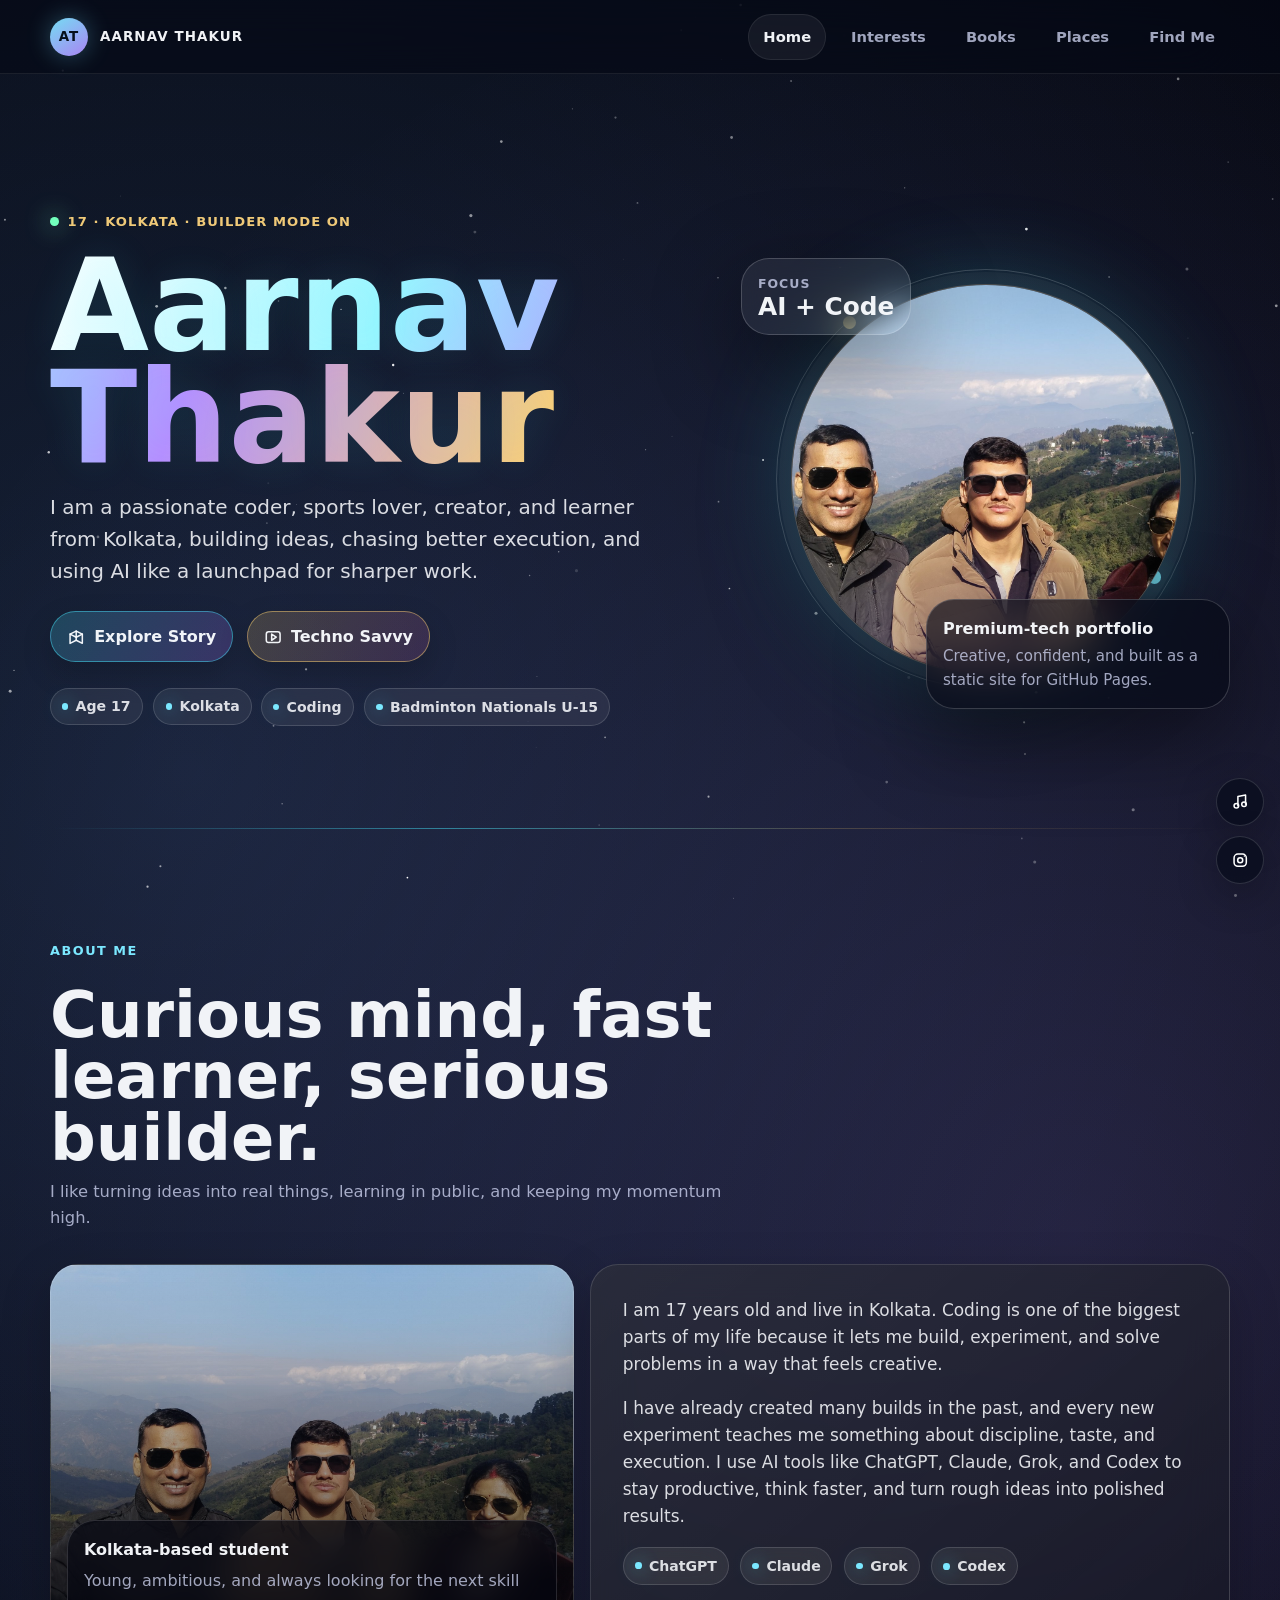
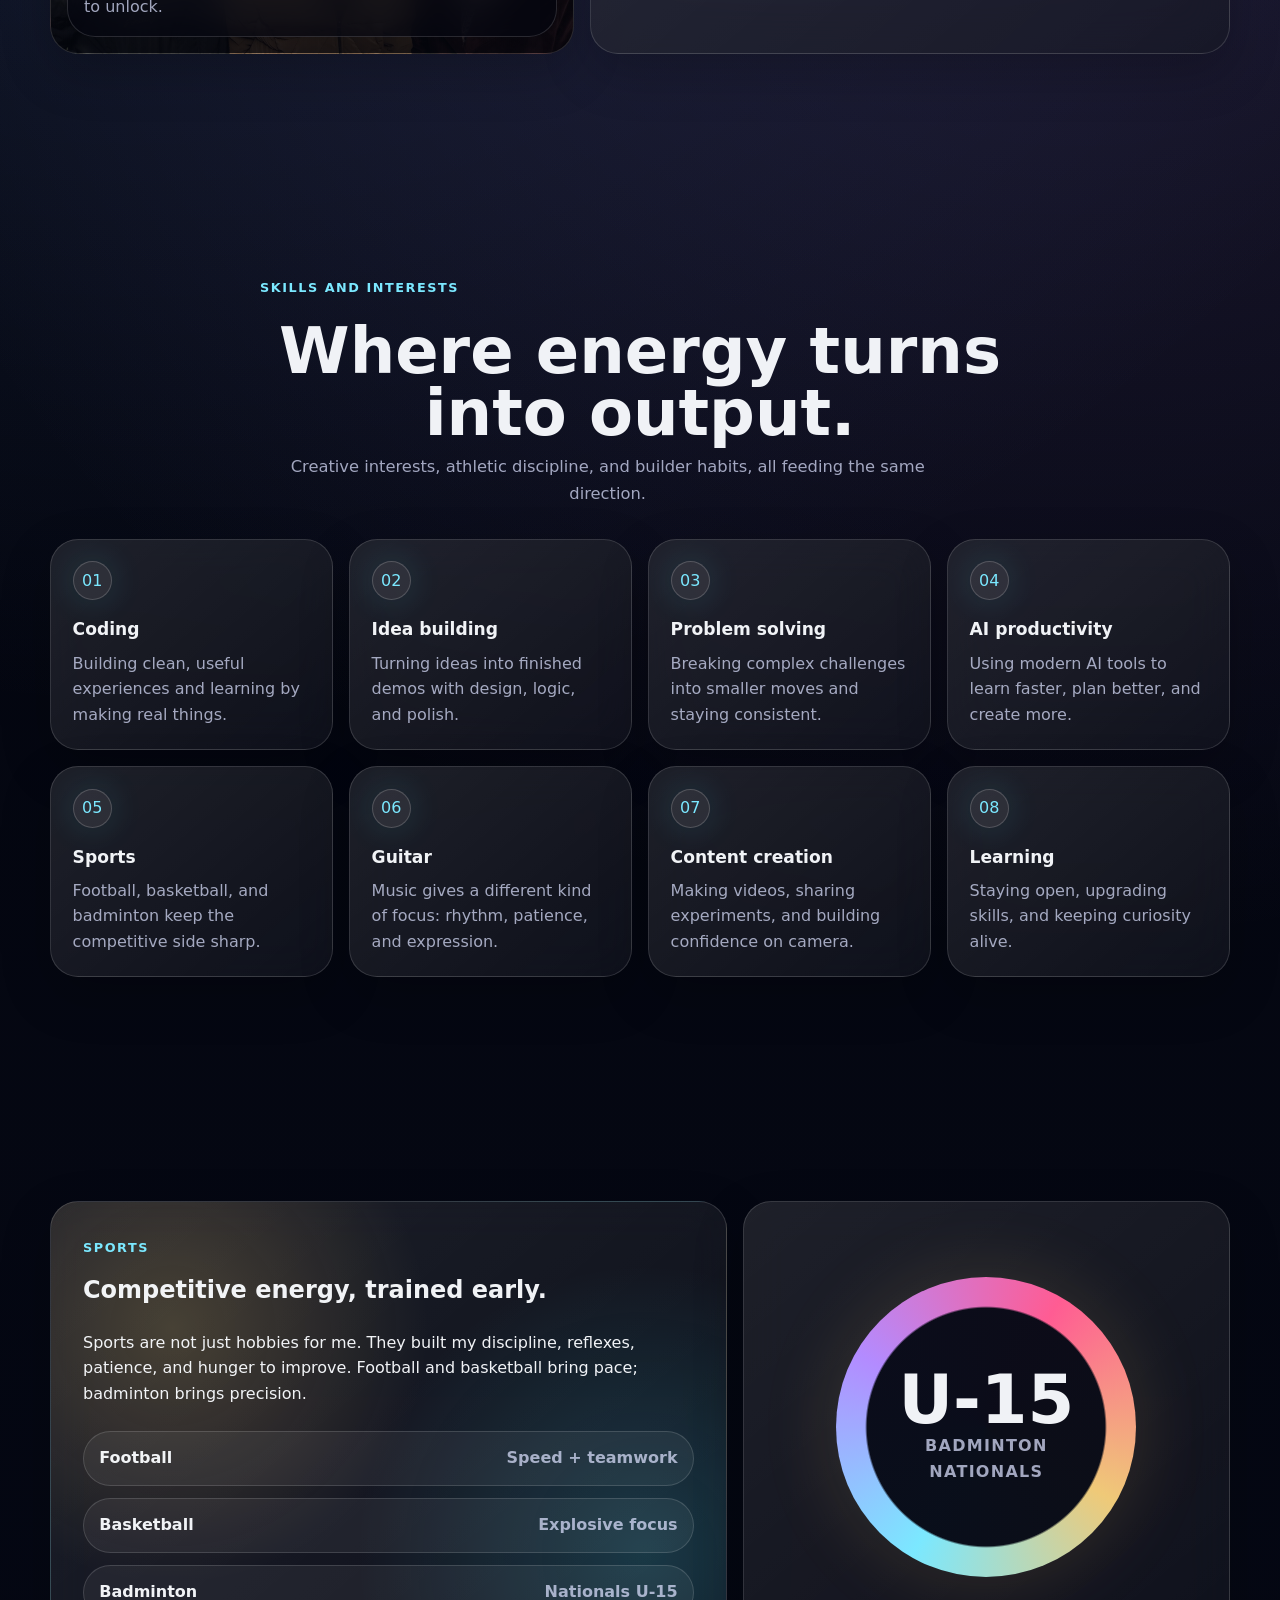
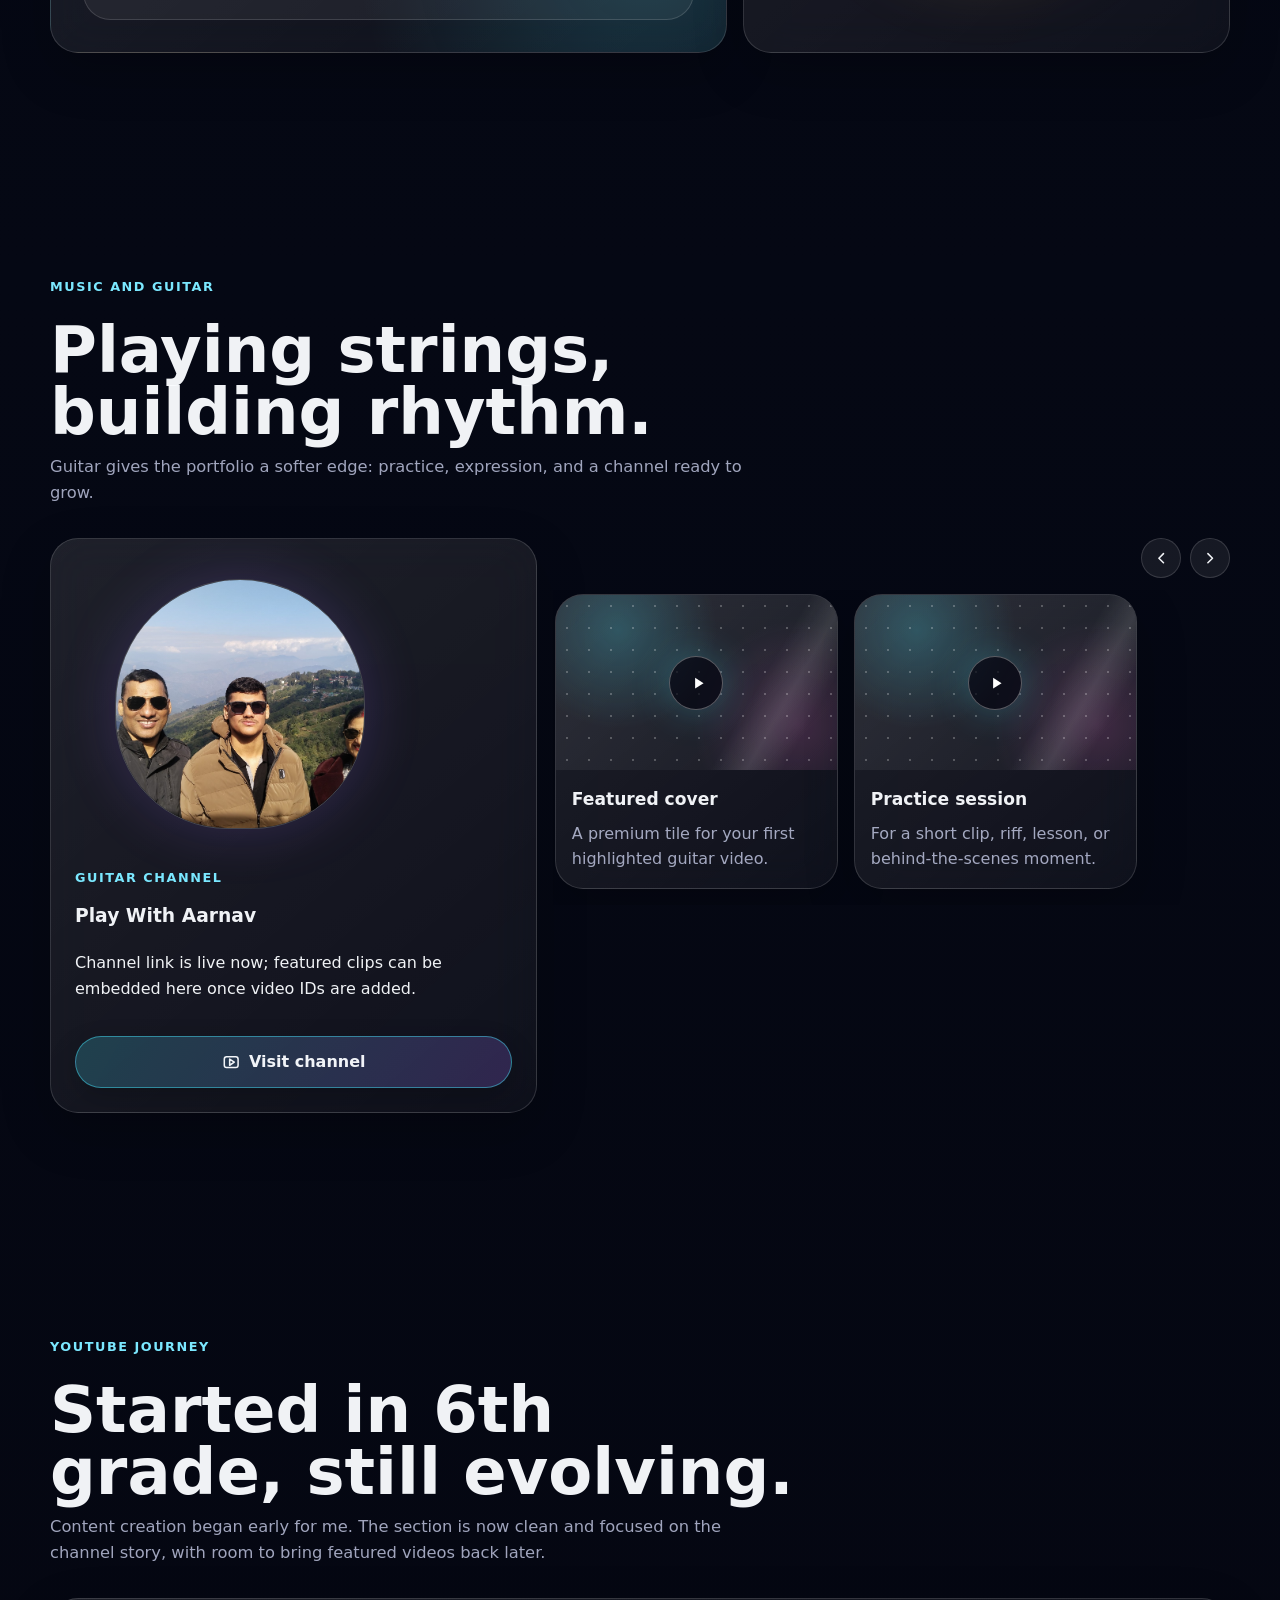
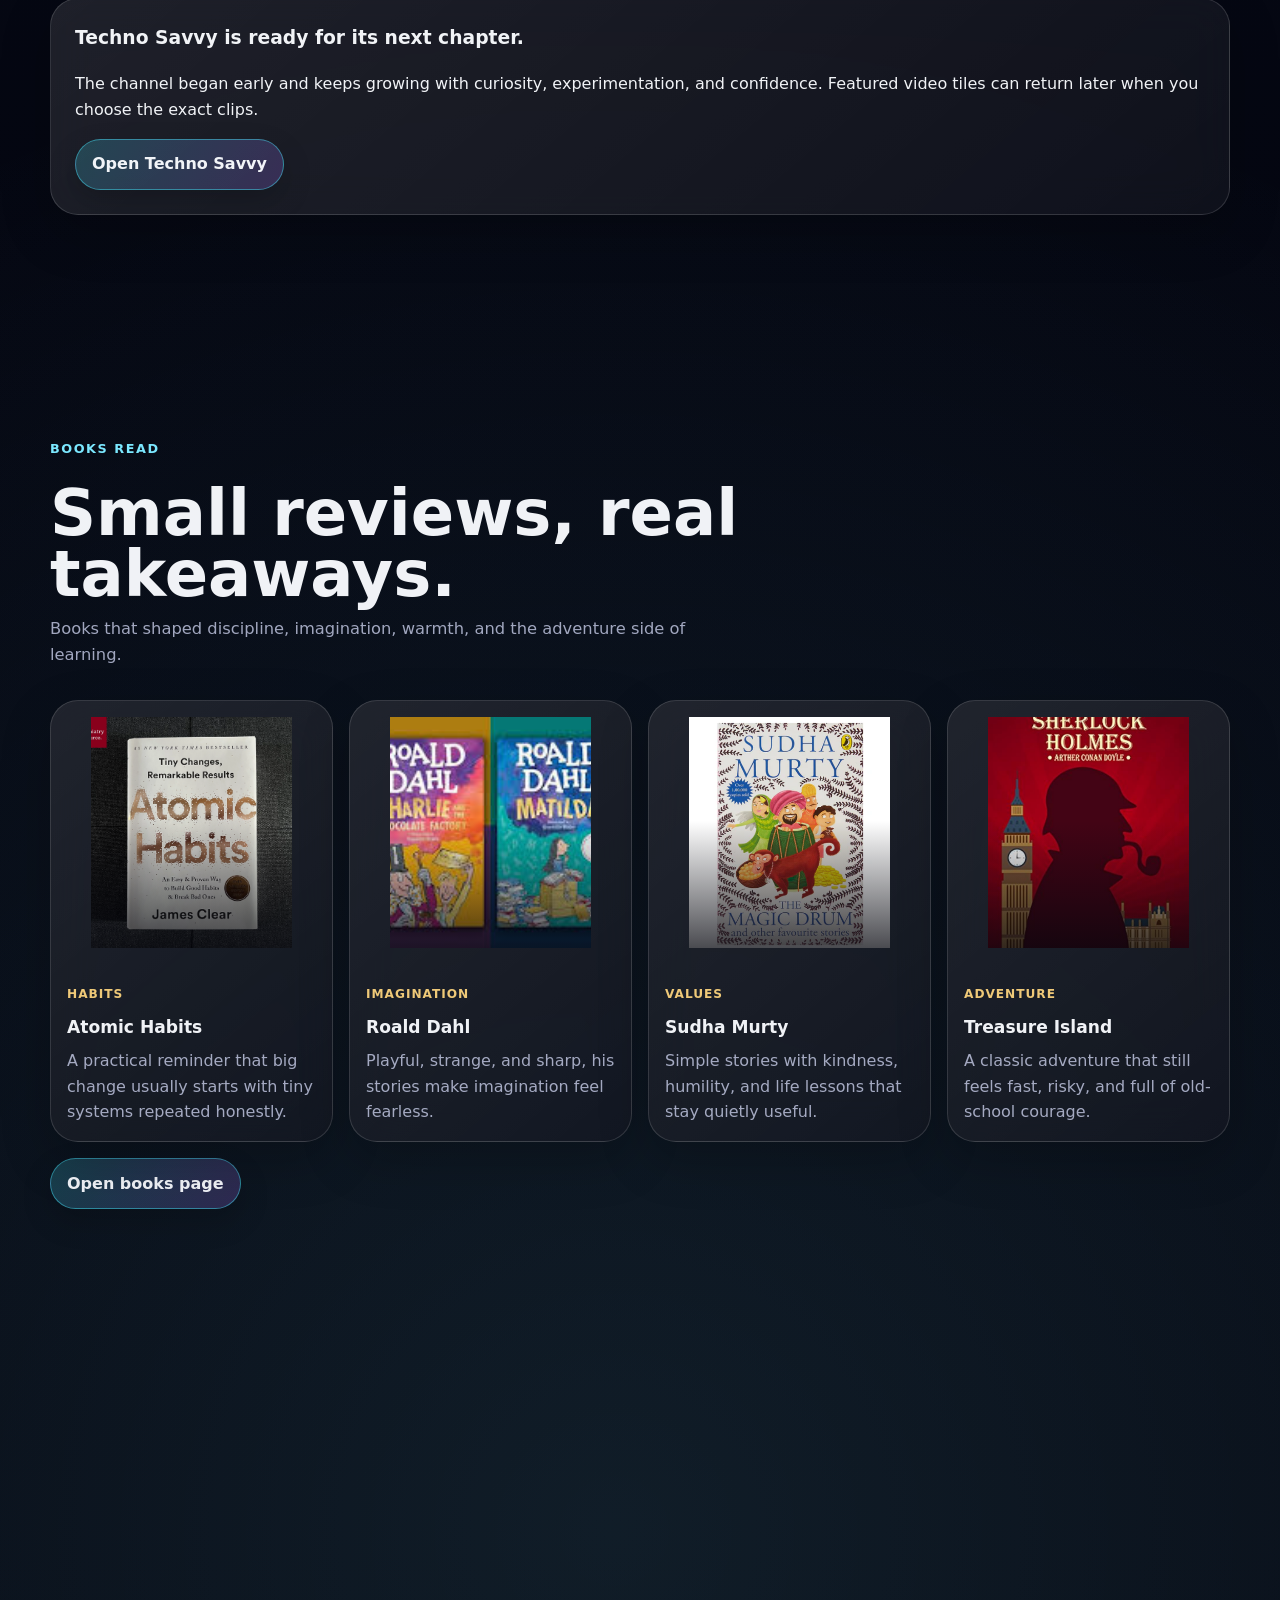
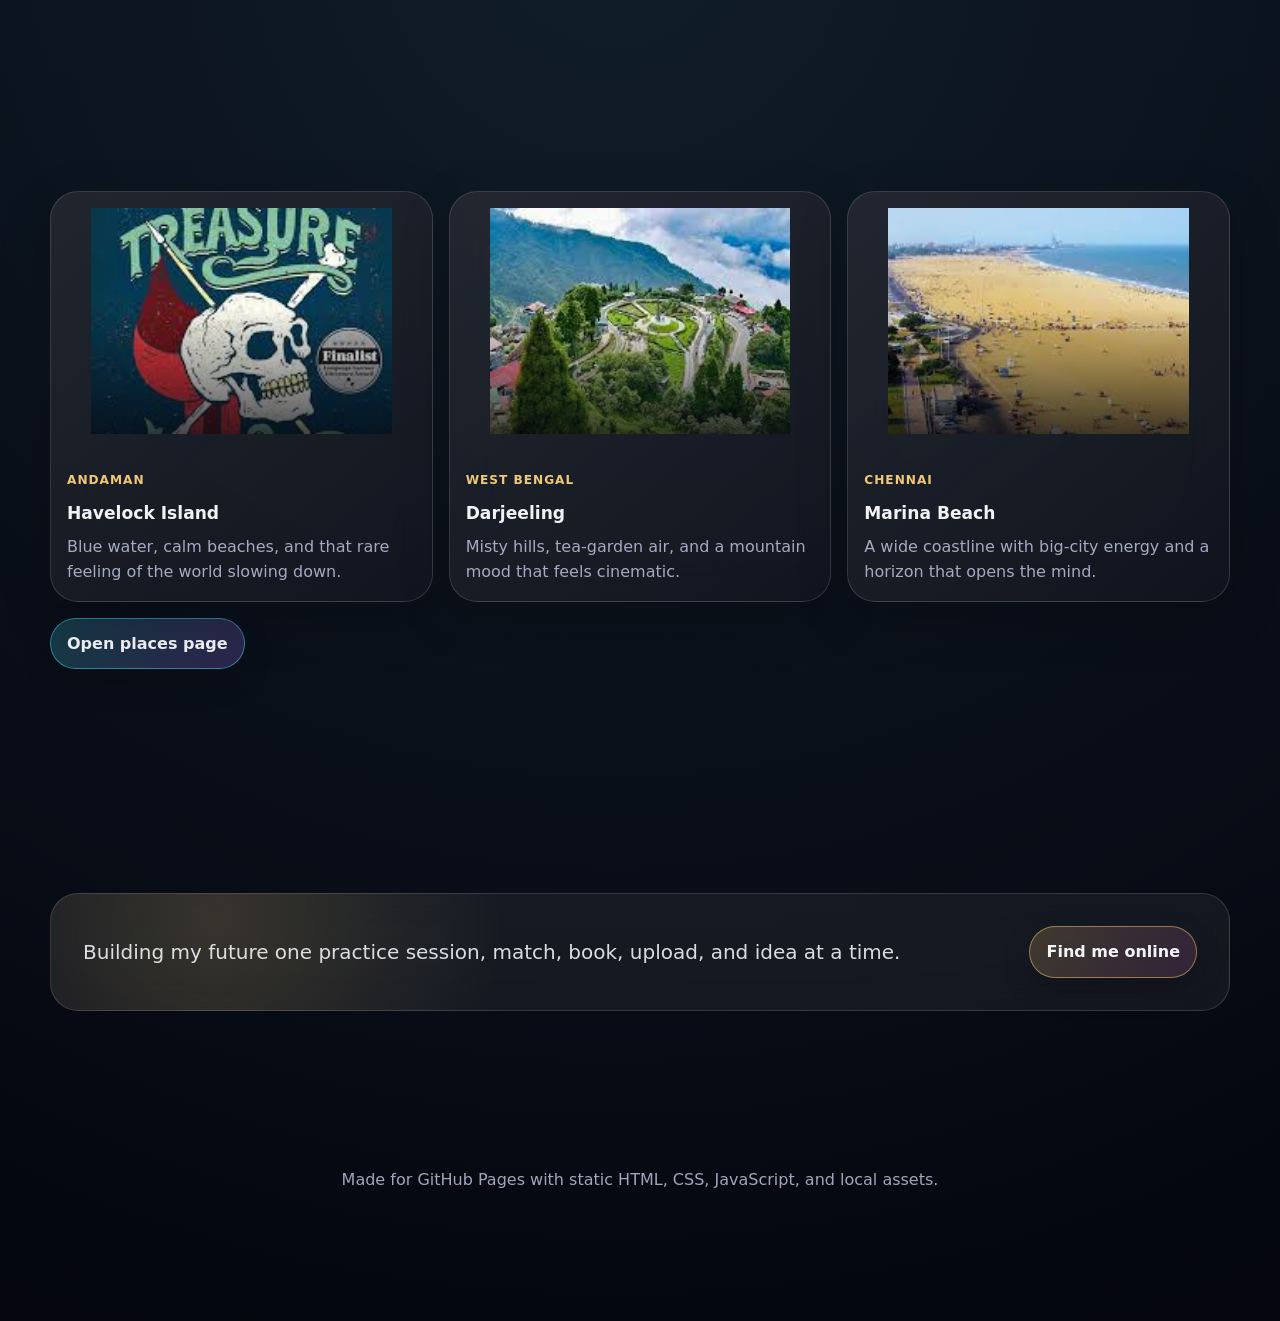
==== index.html @ 8a7a1f85 "Update index.html" ====
<!doctype html>
<html lang="en">
  <head>
    <meta charset="utf-8">
    <meta name="viewport" content="width=device-width, initial-scale=1">
    <meta name="description" content="A futuristic personal portfolio for Aarnav Thakur, a 17-year-old student from Kolkata.">
    <title>Aarnav Thakur | Personal Portfolio</title>
    <link rel="icon" href="/Blog/assets/images/at-favicon.png">
    <link rel="preload" href="./assets/images/profile-family-hero.jpg" as="image">
    <link rel="stylesheet" href="./assets/css/styles.css">
  </head>
  <body>
    <canvas id="starfield" aria-hidden="true"></canvas>
    <div class="texture-noise" aria-hidden="true"></div>
    <div class="aurora aurora-one" aria-hidden="true"></div>
    <div class="aurora aurora-two" aria-hidden="true"></div>
    <div class="aurora aurora-three" aria-hidden="true"></div>

    <a class="skip-link" href="#main">Skip to content</a>

    <header class="site-header">
      <!-- EDIT: Replace this name/initials if you want a different public brand name. -->
      <a class="brand" href="./index.html" aria-label="Aarnav Thakur home">
        <span class="brand-mark">AT</span>
        <span>Aarnav Thakur</span>
      </a>

      <button class="nav-toggle" type="button" aria-expanded="false" aria-controls="primary-navigation" aria-label="Open navigation">
        <svg viewBox="0 0 24 24" aria-hidden="true"><path d="M4 7h16M4 12h16M4 17h16"></path></svg>
      </button>

      <nav class="nav-links" id="primary-navigation" aria-label="Primary navigation">
        <a href="./index.html" aria-current="page">Home</a>
        <a href="./interests.html">Interests</a>
        <a href="./books.html">Books</a>
        <a href="./places.html">Places</a>
        <a href="./find-me.html">Find Me</a>
      </nav>
    </header>

    <main id="main">
      <section class="page-shell hero" id="home">
        <div class="hero-copy" data-reveal>
          <p class="eyebrow">17 &middot; Kolkata &middot; Builder mode on</p>
          <h1><span class="gradient-text">Aarnav Thakur</span></h1>
          <p class="hero-lede">
            I am a passionate coder, sports lover, creator, and learner from Kolkata, building ideas,
            chasing better execution, and using AI like a launchpad for sharper work.
          </p>
          <div class="hero-actions">
            <a class="button primary" href="#about">
              <svg viewBox="0 0 24 24" aria-hidden="true"><path d="M4 20V8l8-4 8 4v12l-8-4-8 4Z"></path><path d="M12 4v12"></path><path d="m4 8 8 4 8-4"></path></svg>
              Explore Story
            </a>
            <a class="button gold" href="https://www.youtube.com/@technosavvy4364" target="_blank" rel="noreferrer">
              <svg viewBox="0 0 24 24" aria-hidden="true"><path d="M10 8l6 4-6 4V8Z"></path><rect x="3" y="5" width="18" height="14" rx="3"></rect></svg>
              Techno Savvy
            </a>
          </div>
          <div class="meta-strip" aria-label="Quick profile facts">
            <span class="meta-pill">Age 17</span>
            <span class="meta-pill">Kolkata</span>
            <span class="meta-pill">Coding</span>
            <span class="meta-pill">Badminton Nationals U-15</span>
          </div>
        </div>

        <div class="hero-visual" data-reveal>
          <div class="portrait-frame">
            <div class="portrait-orbit" aria-hidden="true"></div>
            <figure class="portrait">
              <!-- EDIT: Replace this image with your final hero/profile photo if needed. -->
              <img src="./assets/images/profile-family-hero.jpg" alt="Aarnav with family in the hills">
            </figure>
          </div>
          <div class="floating-badge">
            <span>Focus</span>
            <b>AI + Code</b>
          </div>
          <div class="hero-card">
            <strong>Premium-tech portfolio</strong>
            <p>Creative, confident, and built as a static site for GitHub Pages.</p>
          </div>
        </div>
      </section>

      <div class="section-divider"></div>

      <section class="section page-shell" id="about">
        <div class="section-heading" data-reveal>
          <span class="section-kicker">About me</span>
          <h2>Curious mind, fast learner, serious builder.</h2>
          <p>
            I like turning ideas into real things, learning in public, and keeping my momentum high.
          </p>
        </div>

        <div class="about-grid">
          <article class="glass-card mini-profile" data-reveal>
            <div class="mini-profile-content">
              <strong>Kolkata-based student</strong>
              <p>Young, ambitious, and always looking for the next skill to unlock.</p>
            </div>
          </article>

          <article class="glass-card about-copy delay-1" data-reveal>
            <p>
              I am 17 years old and live in Kolkata. Coding is one of the biggest parts of my life because it
              lets me build, experiment, and solve problems in a way that feels creative.
            </p>
            <p>
              I have already created many builds in the past, and every new experiment teaches me something about
              discipline, taste, and execution. I use AI tools like ChatGPT, Claude, Grok, and Codex to stay
              productive, think faster, and turn rough ideas into polished results.
            </p>
            <div class="skills-cloud" aria-label="AI tools">
              <span class="chip">ChatGPT</span>
              <span class="chip">Claude</span>
              <span class="chip">Grok</span>
              <span class="chip">Codex</span>
            </div>
          </article>
        </div>
      </section>

      <section class="section page-shell" id="skills">
        <div class="section-heading center" data-reveal>
          <span class="section-kicker">Skills and interests</span>
          <h2>Where energy turns into output.</h2>
          <p>Creative interests, athletic discipline, and builder habits, all feeding the same direction.</p>
        </div>

        <div class="grid four">
          <article class="feature-card" data-reveal>
            <div class="feature-icon">01</div>
            <h3>Coding</h3>
            <p>Building clean, useful experiences and learning by making real things.</p>
          </article>
          <article class="feature-card delay-1" data-reveal>
            <div class="feature-icon">02</div>
            <h3>Idea building</h3>
            <p>Turning ideas into finished demos with design, logic, and polish.</p>
          </article>
          <article class="feature-card delay-2" data-reveal>
            <div class="feature-icon">03</div>
            <h3>Problem solving</h3>
            <p>Breaking complex challenges into smaller moves and staying consistent.</p>
          </article>
          <article class="feature-card delay-3" data-reveal>
            <div class="feature-icon">04</div>
            <h3>AI productivity</h3>
            <p>Using modern AI tools to learn faster, plan better, and create more.</p>
          </article>
          <article class="feature-card" data-reveal>
            <div class="feature-icon">05</div>
            <h3>Sports</h3>
            <p>Football, basketball, and badminton keep the competitive side sharp.</p>
          </article>
          <article class="feature-card delay-1" data-reveal>
            <div class="feature-icon">06</div>
            <h3>Guitar</h3>
            <p>Music gives a different kind of focus: rhythm, patience, and expression.</p>
          </article>
          <article class="feature-card delay-2" data-reveal>
            <div class="feature-icon">07</div>
            <h3>Content creation</h3>
            <p>Making videos, sharing experiments, and building confidence on camera.</p>
          </article>
          <article class="feature-card delay-3" data-reveal>
            <div class="feature-icon">08</div>
            <h3>Learning</h3>
            <p>Staying open, upgrading skills, and keeping curiosity alive.</p>
          </article>
        </div>
      </section>

      <section class="section page-shell" id="sports">
        <div class="sports-stage">
          <article class="glass-card sports-panel" data-reveal>
            <span class="section-kicker">Sports</span>
            <h2>Competitive energy, trained early.</h2>
            <p>
              Sports are not just hobbies for me. They built my discipline, reflexes, patience, and hunger to
              improve. Football and basketball bring pace; badminton brings precision.
            </p>
            <div class="sports-list">
              <div class="sport-row"><strong>Football</strong><span>Speed + teamwork</span></div>
              <div class="sport-row"><strong>Basketball</strong><span>Explosive focus</span></div>
              <div class="sport-row"><strong>Badminton</strong><span>Nationals U-15</span></div>
            </div>
          </article>
          <aside class="glass-card achievement-ring delay-1" data-reveal>
            <div class="ring">
              <div class="ring-content">
                <b>U-15</b>
                <span>Badminton Nationals</span>
              </div>
            </div>
          </aside>
        </div>
      </section>

      <section class="section page-shell" id="guitar">
        <div class="section-heading" data-reveal>
          <span class="section-kicker">Music and guitar</span>
          <h2>Playing strings, building rhythm.</h2>
          <p>
            Guitar gives the portfolio a softer edge: practice, expression, and a channel ready to grow.
          </p>
        </div>

        <div class="media-split">
          <article class="glass-card channel-card" data-reveal>
            <figure class="channel-avatar">
              <!-- EDIT: Replace with your guitar channel profile picture later if you want a separate avatar. -->
              <img src="./assets/images/profile-family-hero.jpg" alt="Profile photo for the guitar channel">
            </figure>
            <div>
              <span class="section-kicker">Guitar channel</span>
              <h3>Play With Aarnav</h3>
              <p>Channel link is live now; featured clips can be embedded here once video IDs are added.</p>
            </div>
            <a class="button primary" href="https://www.youtube.com/@playwithaarnav" target="_blank" rel="noreferrer">
              <svg viewBox="0 0 24 24" aria-hidden="true"><path d="M10 8l6 4-6 4V8Z"></path><rect x="3" y="5" width="18" height="14" rx="3"></rect></svg>
              Visit channel
            </a>
          </article>

          <div class="video-rail-wrap" data-reveal>
            <div class="rail-toolbar" aria-label="Guitar video controls">
              <button class="icon-button" type="button" data-rail-prev="#guitarRail" aria-label="Previous guitar video">
                <svg viewBox="0 0 24 24" aria-hidden="true"><path d="m15 18-6-6 6-6"></path></svg>
              </button>
              <button class="icon-button" type="button" data-rail-next="#guitarRail" aria-label="Next guitar video">
                <svg viewBox="0 0 24 24" aria-hidden="true"><path d="m9 18 6-6-6-6"></path></svg>
              </button>
            </div>
            <div class="video-rail" id="guitarRail">
              <!-- YOUTUBE: Replace VIDEO_ID_HERE with the ID from a YouTube URL to make tiles play in-page. -->
              <article class="video-card" tabindex="0" data-title="Guitar Cover Slot 01" data-video-id="VIDEO_ID_HERE" data-channel-url="https://www.youtube.com/@playwithaarnav">
                <div class="video-visual"><span class="play-button"><svg viewBox="0 0 24 24" aria-hidden="true"><path d="M8 5v14l11-7z"></path></svg></span></div>
                <div class="video-content"><h3>Featured cover</h3><p>A premium tile for your first highlighted guitar video.</p></div>
              </article>
              <article class="video-card" tabindex="0" data-title="Guitar Practice Clip" data-video-id="VIDEO_ID_HERE" data-channel-url="https://www.youtube.com/@playwithaarnav">
                <div class="video-visual"><span class="play-button"><svg viewBox="0 0 24 24" aria-hidden="true"><path d="M8 5v14l11-7z"></path></svg></span></div>
                <div class="video-content"><h3>Practice session</h3><p>For a short clip, riff, lesson, or behind-the-scenes moment.</p></div>
              </article>
            </div>
          </div>
        </div>
      </section>

      <section class="section page-shell" id="youtube">
        <div class="section-heading" data-reveal>
          <span class="section-kicker">YouTube journey</span>
          <h2>Started in 6th grade, still evolving.</h2>
          <p>
            Content creation began early for me. The section is now clean and focused on the channel story,
            with room to bring featured videos back later.
          </p>
        </div>

        <article class="glass-card" data-reveal>
          <h3>Techno Savvy is ready for its next chapter.</h3>
          <p>
            The channel began early and keeps growing with curiosity, experimentation, and confidence.
            Featured video tiles can return later when you choose the exact clips.
          </p>
          <div class="section-actions" style="margin-top: 1rem;">
            <a class="button primary" href="https://www.youtube.com/@technosavvy4364" target="_blank" rel="noreferrer">Open Techno Savvy</a>
          </div>
        </article>
      </section>

      <section class="section page-shell" id="books">
        <div class="section-heading" data-reveal>
          <span class="section-kicker">Books read</span>
          <h2>Small reviews, real takeaways.</h2>
          <p>Books that shaped discipline, imagination, warmth, and the adventure side of learning.</p>
        </div>

        <div class="grid four">
          <article class="book-card" data-reveal>
            <figure class="book-cover"><img src="./assets/images/book-atomic-habits.webp" alt="Atomic Habits book cover"></figure>
            <div class="book-content">
              <span class="book-meta">Habits</span>
              <h3>Atomic Habits</h3>
              <p>A practical reminder that big change usually starts with tiny systems repeated honestly.</p>
            </div>
          </article>
          <article class="book-card delay-1" data-reveal>
            <figure class="book-cover"><img src="./assets/images/book-roald-dahl.jpg" alt="Roald Dahl book image"></figure>
            <div class="book-content">
              <span class="book-meta">Imagination</span>
              <h3>Roald Dahl</h3>
              <p>Playful, strange, and sharp, his stories make imagination feel fearless.</p>
            </div>
          </article>
          <article class="book-card delay-2" data-reveal>
            <figure class="book-cover"><img src="./assets/images/book-sudha-murty.webp" alt="Sudha Murty book image"></figure>
            <div class="book-content">
              <span class="book-meta">Values</span>
              <h3>Sudha Murty</h3>
              <p>Simple stories with kindness, humility, and life lessons that stay quietly useful.</p>
            </div>
          </article>
          <article class="book-card delay-3" data-reveal>
            <figure class="book-cover"><img src="./assets/images/book-treasure-island.jpg" alt="Treasure Island book cover"></figure>
            <div class="book-content">
              <span class="book-meta">Adventure</span>
              <h3>Treasure Island</h3>
              <p>A classic adventure that still feels fast, risky, and full of old-school courage.</p>
            </div>
          </article>
        </div>
        <div class="section-actions" style="margin-top: 1rem;">
          <a class="button primary" href="./books.html">Open books page</a>
        </div>
      </section>

      <section class="section page-shell" id="places">
        <div class="section-heading" data-reveal>
          <span class="section-kicker">Places visited</span>
          <h2>Travel notes from beaches, hills, temples, and city lights.</h2>
          <p>Each place gets an image, a memory, and a polished card that can grow over time.</p>
        </div>

        <div class="grid three">
          <article class="place-card" data-reveal>
            <figure class="place-image"><img src="./assets/images/place-havelock.jpg" alt="Havelock Island memory"></figure>
            <div class="place-content"><span class="place-meta">Andaman</span><h3>Havelock Island</h3><p>Blue water, calm beaches, and that rare feeling of the world slowing down.</p></div>
          </article>
          <article class="place-card delay-1" data-reveal>
            <figure class="place-image"><img src="./assets/images/place-darjeeling.jpg" alt="Darjeeling hills"></figure>
            <div class="place-content"><span class="place-meta">West Bengal</span><h3>Darjeeling</h3><p>Misty hills, tea-garden air, and a mountain mood that feels cinematic.</p></div>
          </article>
          <article class="place-card delay-2" data-reveal>
            <figure class="place-image"><img src="./assets/images/place-marina.jpg" alt="Marina Beach"></figure>
            <div class="place-content"><span class="place-meta">Chennai</span><h3>Marina Beach</h3><p>A wide coastline with big-city energy and a horizon that opens the mind.</p></div>
          </article>
        </div>
        <div class="section-actions" style="margin-top: 1rem;">
          <a class="button primary" href="./places.html">Open places page</a>
        </div>
      </section>

      <section class="section page-shell" id="contact">
        <div class="quote-band" data-reveal>
          <p>Building my future one practice session, match, book, upload, and idea at a time.</p>
          <a class="button gold" href="./find-me.html">Find me online</a>
        </div>
      </section>
    </main>

    <footer class="footer">
      <p>Made for GitHub Pages with static HTML, CSS, JavaScript, and local assets.</p>
    </footer>

    <audio id="bgm" src="./assets/audio/minecraft-theme.mp3" loop preload="none"></audio>
    <div class="floating-actions" aria-label="Quick actions">
      <button class="icon-button audio-toggle" type="button" aria-label="Play background music">
        <svg viewBox="0 0 24 24" aria-hidden="true"><path d="M9 18V6l10-2v12"></path><circle cx="7" cy="18" r="3"></circle><circle cx="17" cy="16" r="3"></circle></svg>
      </button>
      <button class="icon-button instagram-float" type="button" aria-label="Open Instagram card">
        <svg viewBox="0 0 24 24" aria-hidden="true"><rect x="4" y="4" width="16" height="16" rx="5"></rect><circle cx="12" cy="12" r="3.3"></circle><path d="M17.5 6.5h.01"></path></svg>
      </button>
      <div class="insta-popover">
        <!-- EDIT: Replace Instagram link or handle here if it changes. -->
        <strong>@aarnav_thakurr</strong>
        <p>Instagram page for updates, moments, and creative work.</p>
        <a class="button primary" href="https://www.instagram.com/aarnav_thakurr/" target="_blank" rel="noreferrer">Open Instagram</a>
      </div>
    </div>

    <section class="video-modal" id="videoModal" aria-hidden="true">
      <div class="video-modal__backdrop" data-close-video></div>
      <div class="video-modal__panel" role="dialog" aria-modal="true" aria-label="Video player">
        <button class="modal-close" type="button" data-close-video aria-label="Close video">
          <svg viewBox="0 0 24 24" aria-hidden="true"><path d="M6 6l12 12M18 6 6 18"></path></svg>
        </button>
        <div id="videoModalBody"></div>
      </div>
    </section>

    <script src="./assets/js/main.js"></script>
  </body>
</html>
---- assets/css/styles.css ----
:root {
  color-scheme: dark;
  --bg: #050814;
  --bg-2: #050814;
  --panel: rgba(12, 16, 38, 0.6);
  --panel-strong: rgba(255, 255, 255, 0.1);
  --line: rgba(255, 255, 255, 0.09);
  --text: rgba(250, 252, 255, 0.96);
  --muted: rgba(220, 226, 255, 0.72);
  --soft: rgba(250, 252, 255, 0.86);
  --cyan: #7be8ff;
  --blue: #6da6ff;
  --purple: #b38bff;
  --pink: #ff5c93;
  --gold: #efc978;
  --green: #72ffbc;
  --shadow: 0 28px 90px rgba(0, 0, 0, 0.48);
  --radius: 28px;
  --max: 1180px;
  --header-height: 74px;
}

* {
  box-sizing: border-box;
}

html {
  scroll-behavior: smooth;
}

body {
  min-height: 100vh;
  margin: 0;
  overflow-x: hidden;
  background:
    radial-gradient(circle at 15% 10%, rgba(109, 166, 255, 0.18), transparent 22%),
    radial-gradient(circle at 84% 16%, rgba(179, 139, 255, 0.16), transparent 20%),
    radial-gradient(circle at 48% 82%, rgba(123, 232, 255, 0.1), transparent 24%),
    linear-gradient(180deg, #03040b 0%, #050814 45%, #04050e 100%);
  color: var(--text);
  font-family: Inter, ui-sans-serif, system-ui, -apple-system, BlinkMacSystemFont, "Segoe UI", sans-serif;
  line-height: 1.6;
}

a {
  color: inherit;
  text-decoration: none;
}

img {
  display: block;
  max-width: 100%;
}

button {
  font: inherit;
}

::selection {
  background: rgba(70, 232, 255, 0.34);
  color: #fff;
}

#starfield {
  position: fixed;
  inset: 0;
  width: 100%;
  height: 100%;
  z-index: -1;
  pointer-events: none;
}

.texture-noise {
  display: none;
}

.aurora {
  display: none;
}

.aurora-one {
  top: -10%;
  left: -9%;
  background: rgba(70, 232, 255, 0.22);
}

.aurora-two {
  right: -12%;
  top: 16%;
  background: rgba(169, 112, 255, 0.22);
  animation-delay: -6s;
}

.aurora-three {
  left: 38%;
  bottom: -20%;
  background: rgba(255, 211, 111, 0.16);
  animation-delay: -10s;
}

@keyframes drift {
  from {
    transform: translate3d(-1.5rem, -1rem, 0) scale(1);
  }
  to {
    transform: translate3d(2rem, 1.5rem, 0) scale(1.08);
  }
}

.skip-link {
  position: absolute;
  top: -4rem;
  left: 1rem;
  z-index: 20;
  padding: 0.7rem 1rem;
  border: 1px solid var(--line);
  border-radius: var(--radius);
  background: #101424;
  color: var(--text);
}

.skip-link:focus {
  top: 1rem;
}

.site-header {
  position: sticky;
  top: 0;
  z-index: 1000;
  min-height: var(--header-height);
  display: flex;
  align-items: center;
  justify-content: space-between;
  gap: 16px;
  width: min(calc(100% - 32px), var(--max));
  margin: 0 auto;
  padding: 14px 0;
  backdrop-filter: blur(22px);
}

.site-header::before {
  content: "";
  position: absolute;
  inset: 0 calc(50% - 50vw);
  z-index: -1;
  border-bottom: 1px solid rgba(255, 255, 255, 0.08);
  background: rgba(5, 8, 20, 0.56);
}

.brand {
  display: inline-flex;
  align-items: center;
  gap: 12px;
  min-width: max-content;
  font-size: 0.84rem;
  font-weight: 800;
  letter-spacing: 0.08em;
  text-transform: uppercase;
}

.brand-mark {
  display: grid;
  place-items: center;
  width: 38px;
  height: 38px;
  border: 0;
  border-radius: 50%;
  color: #06101b;
  font-weight: 900;
  background:
    linear-gradient(145deg, rgba(123, 232, 255, 0.95), rgba(179, 139, 255, 0.95));
  box-shadow: 0 0 24px rgba(123, 232, 255, 0.3);
}

.nav-links {
  display: flex;
  align-items: center;
  flex-wrap: wrap;
  justify-content: flex-end;
  gap: 10px;
  padding: 0;
  border: 0;
  border-radius: 0;
  background: transparent;
  backdrop-filter: none;
}

.nav-links a {
  padding: 10px 14px;
  border: 1px solid transparent;
  border-radius: 999px;
  color: var(--muted);
  font-size: 0.92rem;
  font-weight: 600;
  transition: 0.25s ease;
}

.nav-links a:hover,
.nav-links a:focus-visible,
.nav-links a[aria-current="page"] {
  color: var(--text);
  border-color: rgba(255, 255, 255, 0.08);
  background: rgba(255, 255, 255, 0.06);
  transform: none;
}

.nav-toggle {
  display: none;
  place-items: center;
  width: 2.7rem;
  height: 2.7rem;
  border: 1px solid var(--line);
  border-radius: 999px;
  background: rgba(255, 255, 255, 0.05);
  color: var(--text);
  cursor: pointer;
}

.nav-toggle svg,
.icon-button svg,
.button svg,
.play-button svg,
.modal-close svg {
  width: 1.15rem;
  height: 1.15rem;
  fill: none;
  stroke: currentColor;
  stroke-linecap: round;
  stroke-linejoin: round;
  stroke-width: 2;
}

.page-shell {
  width: min(calc(100% - 2rem), var(--max));
  margin: 0 auto;
}

.hero {
  position: relative;
  display: grid;
  grid-template-columns: minmax(0, 1.03fr) minmax(310px, 0.82fr);
  gap: clamp(2.2rem, 6vw, 5.5rem);
  align-items: center;
  min-height: calc(92vh - var(--header-height));
  padding: clamp(3rem, 8vw, 6rem) 0 clamp(2rem, 5vw, 4rem);
}

.hero-copy {
  position: relative;
  z-index: 1;
}

.eyebrow {
  display: inline-flex;
  align-items: center;
  gap: 0.55rem;
  margin: 0 0 1.1rem;
  color: var(--gold);
  font-size: 0.82rem;
  font-weight: 800;
  letter-spacing: 0.08em;
  text-transform: uppercase;
}

.eyebrow::before {
  content: "";
  width: 0.55rem;
  height: 0.55rem;
  border-radius: 50%;
  background: var(--green);
  box-shadow: 0 0 24px var(--green);
}

h1,
h2,
h3,
p {
  margin-top: 0;
}

h1,
h2,
h3,
.display {
  font-family: ui-sans-serif, system-ui, -apple-system, BlinkMacSystemFont, "Segoe UI", sans-serif;
  letter-spacing: 0;
}

h1 {
  max-width: 11ch;
  margin-bottom: 1rem;
  font-size: clamp(3.9rem, 10vw, 8.8rem);
  line-height: 0.88;
  font-weight: 900;
}

.gradient-text {
  color: transparent;
  background: linear-gradient(110deg, #fff 0%, #9af6ff 34%, #b88dff 62%, #ffd36f 100%);
  background-clip: text;
  -webkit-background-clip: text;
  text-shadow: 0 0 40px rgba(70, 232, 255, 0.1);
}

.hero-lede {
  max-width: 59ch;
  margin-bottom: 1.5rem;
  color: var(--soft);
  font-size: clamp(1.05rem, 1.6vw, 1.25rem);
}

.hero-actions,
.section-actions,
.card-actions {
  display: flex;
  flex-wrap: wrap;
  gap: 0.85rem;
  align-items: center;
}

.button {
  display: inline-flex;
  align-items: center;
  justify-content: center;
  gap: 0.55rem;
  min-height: 2.85rem;
  padding: 0.74rem 1rem;
  border: 1px solid rgba(255, 255, 255, 0.17);
  border-radius: var(--radius);
  background: rgba(255, 255, 255, 0.07);
  color: var(--text);
  font-weight: 800;
  box-shadow: 0 12px 30px rgba(0, 0, 0, 0.18);
  transition: transform 180ms ease, border-color 180ms ease, background 180ms ease, box-shadow 180ms ease;
}

.button:hover,
.button:focus-visible {
  transform: translateY(-2px);
  border-color: rgba(70, 232, 255, 0.48);
  background: rgba(70, 232, 255, 0.1);
  box-shadow: 0 18px 46px rgba(70, 232, 255, 0.12);
}

.button.primary {
  border-color: rgba(70, 232, 255, 0.45);
  background: linear-gradient(120deg, rgba(70, 232, 255, 0.2), rgba(169, 112, 255, 0.22));
}

.button.gold {
  border-color: rgba(255, 211, 111, 0.48);
  background: linear-gradient(120deg, rgba(255, 211, 111, 0.18), rgba(255, 111, 216, 0.13));
}

.meta-strip {
  display: flex;
  flex-wrap: wrap;
  gap: 0.6rem;
  margin: 1.6rem 0 0;
}

.meta-pill,
.chip,
.tool-pill {
  display: inline-flex;
  align-items: center;
  gap: 0.45rem;
  min-height: 2.15rem;
  padding: 0.42rem 0.7rem;
  border: 1px solid rgba(255, 255, 255, 0.14);
  border-radius: 999px;
  background: rgba(255, 255, 255, 0.065);
  color: var(--soft);
  font-size: 0.88rem;
  font-weight: 700;
  backdrop-filter: blur(16px);
}

.meta-pill::before,
.chip::before,
.tool-pill::before {
  content: "";
  width: 0.42rem;
  height: 0.42rem;
  border-radius: 50%;
  background: var(--cyan);
  box-shadow: 0 0 18px rgba(70, 232, 255, 0.68);
}

.hero-visual {
  position: relative;
  min-height: 520px;
  perspective: 1400px;
}

.portrait-frame {
  position: absolute;
  inset: 3rem 0 1.5rem;
  display: grid;
  place-items: center;
  transform: translate3d(calc(var(--parallax-x, 0) * -10px), calc(var(--parallax-y, 0) * -7px), 0);
  transition: transform 220ms ease-out;
}

.portrait-orbit {
  position: absolute;
  width: min(100%, 420px);
  aspect-ratio: 1;
  border: 1px solid rgba(255, 255, 255, 0.2);
  border-radius: 50%;
  animation: slow-spin 24s linear infinite;
}

.portrait-orbit::before,
.portrait-orbit::after {
  content: "";
  position: absolute;
  width: 0.82rem;
  height: 0.82rem;
  border-radius: 50%;
  background: var(--gold);
  box-shadow: 0 0 30px rgba(255, 211, 111, 0.9);
}

.portrait-orbit::before {
  top: 11%;
  left: 16%;
}

.portrait-orbit::after {
  right: 8%;
  bottom: 25%;
  background: var(--cyan);
  box-shadow: 0 0 30px rgba(70, 232, 255, 0.9);
}

@keyframes slow-spin {
  to {
    transform: rotate(360deg);
  }
}

.portrait {
  position: relative;
  width: min(100%, 390px);
  aspect-ratio: 1;
  overflow: hidden;
  border: 1px solid rgba(255, 255, 255, 0.28);
  border-radius: 50%;
  background: #111;
  box-shadow:
    0 0 0 12px rgba(255, 255, 255, 0.035),
    0 0 90px rgba(70, 232, 255, 0.25),
    var(--shadow);
}

.portrait::after {
  content: "";
  position: absolute;
  inset: 0;
  background:
    linear-gradient(140deg, rgba(255, 255, 255, 0.18), transparent 34%),
    radial-gradient(circle at 50% 108%, rgba(169, 112, 255, 0.38), transparent 42%);
  mix-blend-mode: screen;
}

.portrait img {
  width: 100%;
  height: 100%;
  object-fit: cover;
  object-position: 50% 44%;
  transform: scale(1.08);
}

.hero-card {
  position: absolute;
  right: 0;
  bottom: 1.1rem;
  max-width: 19rem;
  padding: 1rem;
  border: 1px solid rgba(255, 255, 255, 0.18);
  border-radius: var(--radius);
  background: rgba(7, 10, 23, 0.68);
  backdrop-filter: blur(22px);
  box-shadow: var(--shadow);
}

.hero-card strong {
  display: block;
  margin-bottom: 0.2rem;
}

.hero-card p {
  margin-bottom: 0;
  color: var(--muted);
  font-size: 0.94rem;
}

.floating-badge {
  position: absolute;
  left: 0;
  top: 3.2rem;
  display: grid;
  gap: 0.08rem;
  padding: 0.9rem 1rem;
  border: 1px solid rgba(255, 255, 255, 0.18);
  border-radius: var(--radius);
  background: rgba(255, 255, 255, 0.065);
  backdrop-filter: blur(18px);
  box-shadow: var(--shadow);
}

.floating-badge span {
  color: var(--muted);
  font-size: 0.78rem;
  font-weight: 800;
  letter-spacing: 0.08em;
  text-transform: uppercase;
}

.floating-badge b {
  font-size: 1.55rem;
  line-height: 1;
}

.section {
  position: relative;
  padding: clamp(4rem, 9vw, 7rem) 0;
}

.section.compact {
  padding: clamp(2.8rem, 7vw, 5rem) 0;
}

.section-divider {
  width: min(calc(100% - 2rem), var(--max));
  height: 1px;
  margin: 0 auto;
  background: linear-gradient(90deg, transparent, rgba(70, 232, 255, 0.48), rgba(255, 211, 111, 0.2), transparent);
}

.section-kicker {
  display: inline-flex;
  margin-bottom: 0.8rem;
  color: var(--cyan);
  font-size: 0.8rem;
  font-weight: 900;
  letter-spacing: 0.12em;
  text-transform: uppercase;
}

.section-heading {
  display: grid;
  gap: 0.65rem;
  max-width: 760px;
  margin-bottom: 2rem;
}

.section-heading.center {
  margin-right: auto;
  margin-left: auto;
  text-align: center;
}

.section-heading h2,
.page-hero h1 {
  margin-bottom: 0;
  font-size: clamp(2.25rem, 5vw, 4.8rem);
  line-height: 0.96;
  font-weight: 900;
}

.section-heading p,
.page-hero p {
  max-width: 67ch;
  margin-bottom: 0;
  color: var(--muted);
  font-size: 1.02rem;
}

.page-hero {
  display: grid;
  gap: 1rem;
  align-content: end;
  min-height: 42vh;
  padding: clamp(4rem, 10vw, 7rem) 0 clamp(2.5rem, 5vw, 4rem);
}

.page-hero h1 {
  max-width: 12ch;
}

.page-hero.wide h1 {
  max-width: 15ch;
}

.grid {
  display: grid;
  gap: 1rem;
}

.grid.two {
  grid-template-columns: repeat(2, minmax(0, 1fr));
}

.grid.three {
  grid-template-columns: repeat(3, minmax(0, 1fr));
}

.grid.four {
  grid-template-columns: repeat(4, minmax(0, 1fr));
}

.glass-card,
.feature-card,
.book-card,
.place-card,
.timeline-card,
.video-card,
.contact-card,
.stat-card {
  position: relative;
  overflow: hidden;
  border: 1px solid rgba(255, 255, 255, 0.14);
  border-radius: var(--radius);
  background:
    linear-gradient(140deg, rgba(255, 255, 255, 0.105), rgba(255, 255, 255, 0.045)),
    rgba(4, 7, 17, 0.55);
  box-shadow: 0 18px 50px rgba(0, 0, 0, 0.22);
  backdrop-filter: blur(22px);
}

.glass-card::before,
.feature-card::before,
.book-card::before,
.place-card::before,
.timeline-card::before,
.video-card::before,
.contact-card::before,
.stat-card::before {
  content: "";
  position: absolute;
  inset: 0;
  pointer-events: none;
  background:
    linear-gradient(120deg, rgba(255, 255, 255, 0.14), transparent 34%),
    radial-gradient(circle at var(--cursor-x, 50%) var(--cursor-y, 50%), rgba(70, 232, 255, 0.16), transparent 28%);
  opacity: 0;
  transition: opacity 220ms ease;
}

.glass-card:hover::before,
.feature-card:hover::before,
.book-card:hover::before,
.place-card:hover::before,
.timeline-card:hover::before,
.video-card:hover::before,
.contact-card:hover::before,
.stat-card:hover::before {
  opacity: 1;
}

.glass-card {
  padding: clamp(1.1rem, 2vw, 1.5rem);
}

.about-grid {
  display: grid;
  grid-template-columns: minmax(0, 0.9fr) minmax(0, 1.1fr);
  gap: 1rem;
  align-items: stretch;
}

.about-copy {
  padding: clamp(1.2rem, 3vw, 2rem);
}

.about-copy p {
  color: var(--soft);
  font-size: 1.06rem;
}

.about-copy p:last-child {
  margin-bottom: 0;
}

.mini-profile {
  display: grid;
  align-content: end;
  min-height: 390px;
  padding: 1rem;
  background:
    linear-gradient(180deg, transparent, rgba(3, 5, 13, 0.78)),
    url("../images/profile-family-hero.jpg") center 42% / cover;
}

.mini-profile-content {
  padding: 1rem;
  border: 1px solid rgba(255, 255, 255, 0.14);
  border-radius: var(--radius);
  background: rgba(5, 7, 17, 0.66);
  backdrop-filter: blur(18px);
}

.mini-profile-content p {
  margin: 0.35rem 0 0;
  color: var(--muted);
}

.skills-cloud {
  display: flex;
  flex-wrap: wrap;
  gap: 0.7rem;
}

.feature-card,
.stat-card,
.timeline-card,
.contact-card {
  padding: clamp(1rem, 2vw, 1.35rem);
}

.feature-card {
  min-height: 175px;
  transition: transform 220ms ease, border-color 220ms ease;
}

.feature-card:hover {
  transform: translateY(-5px);
  border-color: rgba(70, 232, 255, 0.36);
}

.feature-icon,
.stat-icon,
.contact-icon {
  display: grid;
  place-items: center;
  width: 2.45rem;
  height: 2.45rem;
  margin-bottom: 1rem;
  border: 1px solid rgba(255, 255, 255, 0.18);
  border-radius: 50%;
  background: rgba(255, 255, 255, 0.08);
  color: var(--cyan);
  box-shadow: 0 0 34px rgba(70, 232, 255, 0.14);
}

.feature-card h3,
.stat-card h3,
.timeline-card h3,
.contact-card h3,
.book-card h3,
.place-card h3,
.video-card h3 {
  margin-bottom: 0.42rem;
  font-size: 1.07rem;
}

.feature-card p,
.stat-card p,
.timeline-card p,
.contact-card p,
.book-card p,
.place-card p,
.video-card p {
  margin-bottom: 0;
  color: var(--muted);
}

.sports-stage {
  position: relative;
  display: grid;
  grid-template-columns: minmax(0, 1fr) minmax(280px, 0.72fr);
  gap: 1rem;
  align-items: stretch;
}

.sports-panel {
  min-height: 430px;
  padding: clamp(1.3rem, 3vw, 2rem);
  background:
    radial-gradient(circle at 18% 28%, rgba(255, 211, 111, 0.2), transparent 16rem),
    radial-gradient(circle at 88% 78%, rgba(70, 232, 255, 0.18), transparent 18rem),
    linear-gradient(140deg, rgba(255, 255, 255, 0.1), rgba(255, 255, 255, 0.035));
}

.sports-list {
  display: grid;
  gap: 0.75rem;
  margin-top: 1.5rem;
}

.sport-row {
  display: flex;
  align-items: center;
  justify-content: space-between;
  gap: 1rem;
  padding: 0.86rem 0.95rem;
  border: 1px solid rgba(255, 255, 255, 0.14);
  border-radius: var(--radius);
  background: rgba(255, 255, 255, 0.055);
}

.sport-row span {
  color: var(--muted);
  font-weight: 800;
}

.achievement-ring {
  display: grid;
  place-items: center;
  min-height: 100%;
  padding: 1rem;
}

.ring {
  display: grid;
  place-items: center;
  width: min(100%, 300px);
  aspect-ratio: 1;
  border-radius: 50%;
  background:
    radial-gradient(circle, rgba(7, 10, 22, 0.98) 0 56%, transparent 57%),
    conic-gradient(from 120deg, var(--gold), var(--cyan), var(--purple), var(--pink), var(--gold));
  box-shadow: 0 0 80px rgba(255, 211, 111, 0.14);
}

.ring-content {
  width: 74%;
  text-align: center;
}

.ring-content b {
  display: block;
  font-size: clamp(2.1rem, 6vw, 4.2rem);
  line-height: 0.95;
}

.ring-content span {
  color: var(--muted);
  font-weight: 800;
  letter-spacing: 0.08em;
  text-transform: uppercase;
}

.media-split {
  display: grid;
  grid-template-columns: minmax(0, 0.72fr) minmax(0, 1fr);
  gap: 1rem;
  align-items: stretch;
}

.channel-card {
  display: grid;
  gap: 1.2rem;
  padding: clamp(1.1rem, 3vw, 1.5rem);
}

.channel-avatar {
  position: relative;
  width: min(100%, 250px);
  aspect-ratio: 1;
  overflow: hidden;
  border: 1px solid rgba(255, 255, 255, 0.2);
  border-radius: 50% 50% 45% 45%;
  box-shadow: 0 0 58px rgba(169, 112, 255, 0.2);
}

.channel-avatar img {
  width: 100%;
  height: 100%;
  object-fit: cover;
  object-position: 50% 44%;
  transform: scale(1.08);
}

.channel-avatar::after {
  content: "";
  position: absolute;
  inset: 0;
  background: linear-gradient(140deg, rgba(255, 255, 255, 0.16), transparent 42%);
}

.video-rail-wrap {
  position: relative;
  min-width: 0;
}

.rail-toolbar {
  display: flex;
  justify-content: flex-end;
  gap: 0.55rem;
  margin-bottom: 0.75rem;
}

.icon-button,
.modal-close {
  display: grid;
  place-items: center;
  width: 2.5rem;
  height: 2.5rem;
  border: 1px solid rgba(255, 255, 255, 0.14);
  border-radius: var(--radius);
  background: rgba(255, 255, 255, 0.07);
  color: var(--text);
  cursor: pointer;
  transition: transform 180ms ease, border-color 180ms ease, background 180ms ease;
}

.icon-button:hover,
.icon-button:focus-visible,
.modal-close:hover,
.modal-close:focus-visible {
  transform: translateY(-2px);
  border-color: rgba(70, 232, 255, 0.42);
  background: rgba(70, 232, 255, 0.1);
}

.video-rail {
  display: grid;
  grid-auto-flow: column;
  grid-auto-columns: minmax(260px, 42%);
  gap: 1rem;
  overflow-x: auto;
  overscroll-behavior-inline: contain;
  padding: 0.25rem 0.1rem 1rem;
  scroll-snap-type: inline mandatory;
  scrollbar-width: thin;
}

.video-rail > * {
  scroll-snap-align: start;
}

.video-card {
  cursor: pointer;
  transition: transform 220ms ease, border-color 220ms ease;
}

.video-card:hover {
  transform: translateY(-5px);
  border-color: rgba(255, 211, 111, 0.38);
}

.video-visual {
  position: relative;
  display: grid;
  place-items: center;
  aspect-ratio: 16 / 10;
  overflow: hidden;
  background:
    radial-gradient(circle at 22% 20%, rgba(70, 232, 255, 0.22), transparent 38%),
    radial-gradient(circle at 86% 74%, rgba(255, 111, 216, 0.16), transparent 38%),
    linear-gradient(135deg, rgba(255, 255, 255, 0.08), rgba(255, 255, 255, 0.025));
}

.video-visual::before {
  content: "";
  position: absolute;
  inset: 0;
  background-image:
    linear-gradient(120deg, transparent 0 42%, rgba(255, 255, 255, 0.12) 48%, transparent 54%),
    radial-gradient(circle, rgba(255, 255, 255, 0.24) 1px, transparent 1px);
  background-size: 180% 100%, 22px 22px;
  animation: shimmer 5.5s linear infinite;
}

@keyframes shimmer {
  to {
    background-position: -180% 0, 22px 22px;
  }
}

.play-button {
  position: relative;
  z-index: 1;
  display: grid;
  place-items: center;
  width: 3.4rem;
  height: 3.4rem;
  border: 1px solid rgba(255, 255, 255, 0.32);
  border-radius: 50%;
  background: rgba(5, 7, 18, 0.7);
  color: #fff;
  box-shadow: 0 0 38px rgba(70, 232, 255, 0.28);
}

.play-button svg {
  margin-left: 0.18rem;
  fill: currentColor;
  stroke: none;
}

.video-content,
.book-content,
.place-content {
  position: relative;
  z-index: 1;
  padding: 1rem;
}

.timeline {
  position: relative;
  display: grid;
  gap: 1rem;
}

.timeline::before {
  content: "";
  position: absolute;
  top: 0.5rem;
  bottom: 0.5rem;
  left: 1.1rem;
  width: 1px;
  background: linear-gradient(var(--cyan), rgba(255, 255, 255, 0.08), var(--gold));
}

.timeline-card {
  display: grid;
  grid-template-columns: 2.2rem minmax(0, 1fr);
  gap: 1rem;
}

.timeline-dot {
  position: relative;
  z-index: 1;
  display: grid;
  place-items: center;
  width: 2.2rem;
  height: 2.2rem;
  border-radius: 50%;
  background: #080b18;
  border: 1px solid rgba(70, 232, 255, 0.5);
  color: var(--cyan);
  font-size: 0.76rem;
  font-weight: 900;
  box-shadow: 0 0 28px rgba(70, 232, 255, 0.18);
}

.tool-stack {
  display: flex;
  flex-wrap: wrap;
  gap: 0.45rem;
  margin: 1rem 0;
}

.tool-pill {
  min-height: 1.9rem;
  padding: 0.25rem 0.55rem;
  font-size: 0.76rem;
}

.book-card,
.place-card {
  transition: transform 220ms ease, border-color 220ms ease;
}

.book-card:hover,
.place-card:hover {
  transform: translateY(-5px);
  border-color: rgba(70, 232, 255, 0.36);
}

.book-cover,
.place-image {
  position: relative;
  overflow: hidden;
  aspect-ratio: 4 / 3;
  background: rgba(255, 255, 255, 0.05);
}

.book-cover {
  aspect-ratio: 4 / 4.6;
}

.book-cover img,
.place-image img {
  width: 100%;
  height: 100%;
  object-fit: cover;
  transition: transform 550ms ease, filter 550ms ease;
}

.book-card:hover img,
.place-card:hover img {
  transform: scale(1.06);
  filter: saturate(1.1) contrast(1.05);
}

.book-cover::after,
.place-image::after {
  content: "";
  position: absolute;
  inset: 0;
  background: linear-gradient(180deg, transparent 45%, rgba(5, 6, 13, 0.72));
}

.place-meta,
.book-meta {
  display: inline-flex;
  margin-bottom: 0.6rem;
  color: var(--gold);
  font-size: 0.76rem;
  font-weight: 900;
  letter-spacing: 0.08em;
  text-transform: uppercase;
}

.quote-band {
  display: grid;
  grid-template-columns: minmax(0, 1fr) auto;
  gap: 1rem;
  align-items: center;
  padding: clamp(1.3rem, 3vw, 2rem);
  border: 1px solid rgba(255, 255, 255, 0.14);
  border-radius: var(--radius);
  background:
    radial-gradient(circle at 14% 20%, rgba(255, 211, 111, 0.15), transparent 18rem),
    rgba(255, 255, 255, 0.055);
  backdrop-filter: blur(18px);
}

.quote-band p {
  margin-bottom: 0;
  color: var(--soft);
  font-size: clamp(1rem, 2vw, 1.25rem);
}

.contact-layout {
  display: grid;
  grid-template-columns: minmax(0, 0.85fr) minmax(0, 1.15fr);
  gap: 1rem;
  align-items: stretch;
}

.contact-profile {
  display: grid;
  min-height: 460px;
  padding: 1rem;
  background:
    linear-gradient(180deg, transparent, rgba(3, 5, 13, 0.82)),
    url("../images/profile-family-hero.jpg") center 42% / cover;
}

.contact-profile .mini-profile-content {
  align-self: end;
}

.social-list {
  display: grid;
  gap: 0.75rem;
}

.social-row {
  display: flex;
  align-items: center;
  justify-content: space-between;
  gap: 1rem;
  padding: 0.9rem 1rem;
  border: 1px solid rgba(255, 255, 255, 0.13);
  border-radius: var(--radius);
  background: rgba(255, 255, 255, 0.055);
  transition: transform 180ms ease, border-color 180ms ease;
}

.social-row:hover {
  transform: translateY(-2px);
  border-color: rgba(70, 232, 255, 0.36);
}

.social-row span {
  color: var(--muted);
}

.footer {
  width: min(calc(100% - 2rem), var(--max));
  margin: 0 auto;
  padding: 2.8rem 0 7rem;
  color: var(--muted);
  text-align: center;
}

.floating-actions {
  position: fixed;
  right: 1rem;
  bottom: 1rem;
  z-index: 12;
  display: grid;
  gap: 0.65rem;
}

.floating-actions .icon-button {
  width: 3rem;
  height: 3rem;
  border-radius: 50%;
  background: rgba(9, 12, 28, 0.75);
  backdrop-filter: blur(18px);
  box-shadow: 0 12px 40px rgba(0, 0, 0, 0.28);
}

.audio-toggle.is-playing {
  color: var(--green);
  box-shadow: 0 0 38px rgba(114, 255, 188, 0.22);
}

.audio-toggle,
.instagram-float {
  color: #fff;
  animation: soft-vibrate 2.8s ease-in-out infinite;
}

.audio-toggle {
  animation-delay: 0.6s;
}

@keyframes soft-vibrate {
  0%,
  92%,
  100% {
    transform: translate(0, 0) rotate(0);
  }
  94% {
    transform: translate(1px, -1px) rotate(2deg);
  }
  96% {
    transform: translate(-1px, 1px) rotate(-2deg);
  }
  98% {
    transform: translate(1px, 1px) rotate(1deg);
  }
}

.insta-popover {
  position: absolute;
  right: 3.7rem;
  bottom: 0;
  width: min(78vw, 280px);
  padding: 1rem;
  border: 1px solid rgba(255, 255, 255, 0.16);
  border-radius: var(--radius);
  background: rgba(8, 11, 27, 0.88);
  box-shadow: var(--shadow);
  backdrop-filter: blur(22px);
  opacity: 0;
  transform: translateX(0.7rem) scale(0.96);
  pointer-events: none;
  transition: opacity 180ms ease, transform 180ms ease;
}

.insta-popover.is-open {
  opacity: 1;
  transform: translateX(0) scale(1);
  pointer-events: auto;
}

.insta-popover strong {
  display: block;
  margin-bottom: 0.25rem;
}

.insta-popover p {
  margin-bottom: 0.75rem;
  color: var(--muted);
  font-size: 0.92rem;
}

.video-modal {
  position: fixed;
  inset: 0;
  z-index: 30;
  display: grid;
  place-items: center;
  padding: 1rem;
  opacity: 0;
  pointer-events: none;
  transition: opacity 180ms ease;
}

.video-modal.is-open {
  opacity: 1;
  pointer-events: auto;
}

.video-modal__backdrop {
  position: absolute;
  inset: 0;
  background: rgba(0, 0, 0, 0.72);
  backdrop-filter: blur(8px);
}

.video-modal__panel {
  position: relative;
  width: min(960px, 100%);
  border: 1px solid rgba(255, 255, 255, 0.16);
  border-radius: var(--radius);
  background: #070915;
  box-shadow: var(--shadow);
}

.modal-close {
  position: absolute;
  top: 0.75rem;
  right: 0.75rem;
  z-index: 2;
  background: rgba(0, 0, 0, 0.55);
}

.modal-frame {
  position: relative;
  aspect-ratio: 16 / 9;
  overflow: hidden;
  border-radius: var(--radius);
}

.modal-frame iframe {
  width: 100%;
  height: 100%;
  border: 0;
}

.modal-placeholder {
  display: grid;
  place-items: center;
  min-height: 340px;
  padding: 2rem;
  text-align: center;
  background:
    radial-gradient(circle at 30% 18%, rgba(70, 232, 255, 0.16), transparent 18rem),
    radial-gradient(circle at 78% 80%, rgba(255, 211, 111, 0.12), transparent 18rem),
    #080b18;
}

.modal-placeholder h3 {
  margin-bottom: 0.5rem;
}

.modal-placeholder p {
  max-width: 42ch;
  margin: 0 auto 1rem;
  color: var(--muted);
}

[data-reveal] {
  opacity: 0;
  transform: translateY(24px);
  transition: opacity 700ms ease, transform 700ms ease;
}

[data-reveal].is-visible {
  opacity: 1;
  transform: translateY(0);
}

.delay-1 {
  transition-delay: 90ms;
}

.delay-2 {
  transition-delay: 170ms;
}

.delay-3 {
  transition-delay: 250ms;
}

@media (max-width: 980px) {
  :root {
    --header-height: 68px;
  }

  .nav-toggle {
    display: grid;
  }

  .nav-links {
    position: absolute;
    top: calc(100% + 0.5rem);
    right: 0;
    display: grid;
    width: min(320px, calc(100vw - 2rem));
    padding: 0.5rem;
    border: 1px solid rgba(255, 255, 255, 0.08);
    border-radius: 24px;
    background: rgba(5, 8, 20, 0.92);
    backdrop-filter: blur(22px);
    opacity: 0;
    transform: translateY(-0.5rem);
    pointer-events: none;
    transition: opacity 180ms ease, transform 180ms ease;
  }

  .nav-links.is-open {
    opacity: 1;
    transform: translateY(0);
    pointer-events: auto;
  }

  .nav-links a {
    padding: 0.78rem;
  }

  .hero,
  .about-grid,
  .sports-stage,
  .media-split,
  .contact-layout {
    grid-template-columns: 1fr;
  }

  .hero {
    min-height: auto;
    padding-top: 3rem;
  }

  .hero-visual {
    min-height: 430px;
  }

  .hero-card {
    right: 0.5rem;
    bottom: 0;
  }

  .floating-badge {
    left: 0.5rem;
  }

  .grid.three,
  .grid.four {
    grid-template-columns: repeat(2, minmax(0, 1fr));
  }

  .video-rail {
    grid-auto-columns: minmax(250px, 72%);
  }
}

@media (max-width: 640px) {
  .page-shell,
  .site-header,
  .footer,
  .section-divider {
    width: min(calc(100% - 1rem), var(--max));
  }

  .site-header::before {
    inset-inline: calc(50% - 50vw);
  }

  h1 {
    font-size: clamp(3.3rem, 18vw, 5.2rem);
  }

  .hero-lede {
    font-size: 1rem;
  }

  .hero-actions,
  .section-actions,
  .card-actions {
    align-items: stretch;
  }

  .button {
    width: 100%;
  }

  .hero-visual {
    min-height: 370px;
  }

  .portrait {
    width: min(100%, 310px);
  }

  .portrait-orbit {
    width: min(100%, 336px);
  }

  .hero-card,
  .floating-badge {
    position: relative;
    inset: auto;
    margin-top: 1rem;
    max-width: none;
  }

  .portrait-frame {
    inset: 0;
  }

  .grid.two,
  .grid.three,
  .grid.four {
    grid-template-columns: 1fr;
  }

  .quote-band {
    grid-template-columns: 1fr;
  }

  .video-rail {
    grid-auto-columns: minmax(235px, 88%);
  }

  .floating-actions {
    right: 0.75rem;
    bottom: 0.75rem;
  }

  .insta-popover {
    right: 0;
    bottom: 3.6rem;
  }
}

@media (prefers-reduced-motion: reduce) {
  *,
  *::before,
  *::after {
    scroll-behavior: auto !important;
    animation-duration: 0.001ms !important;
    animation-iteration-count: 1 !important;
    transition-duration: 0.001ms !important;
  }

  #starfield {
    display: none;
  }
}
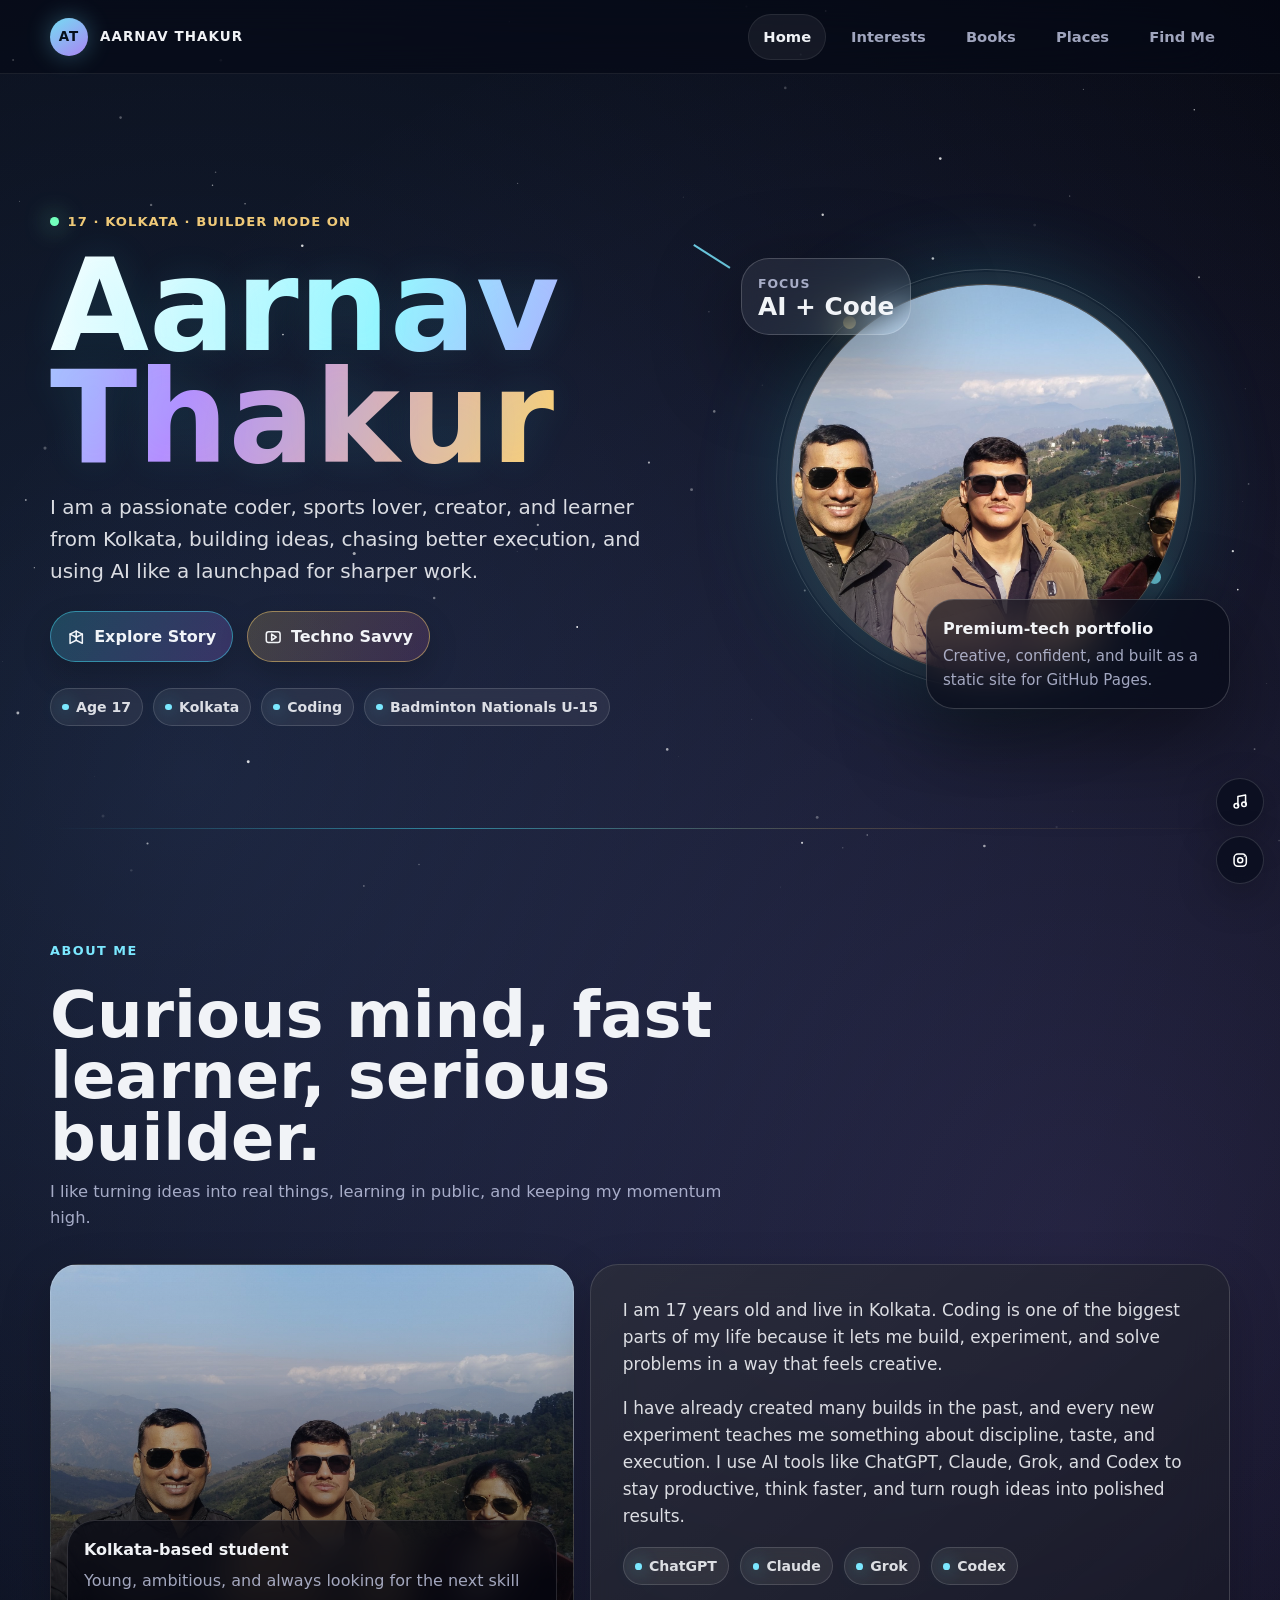
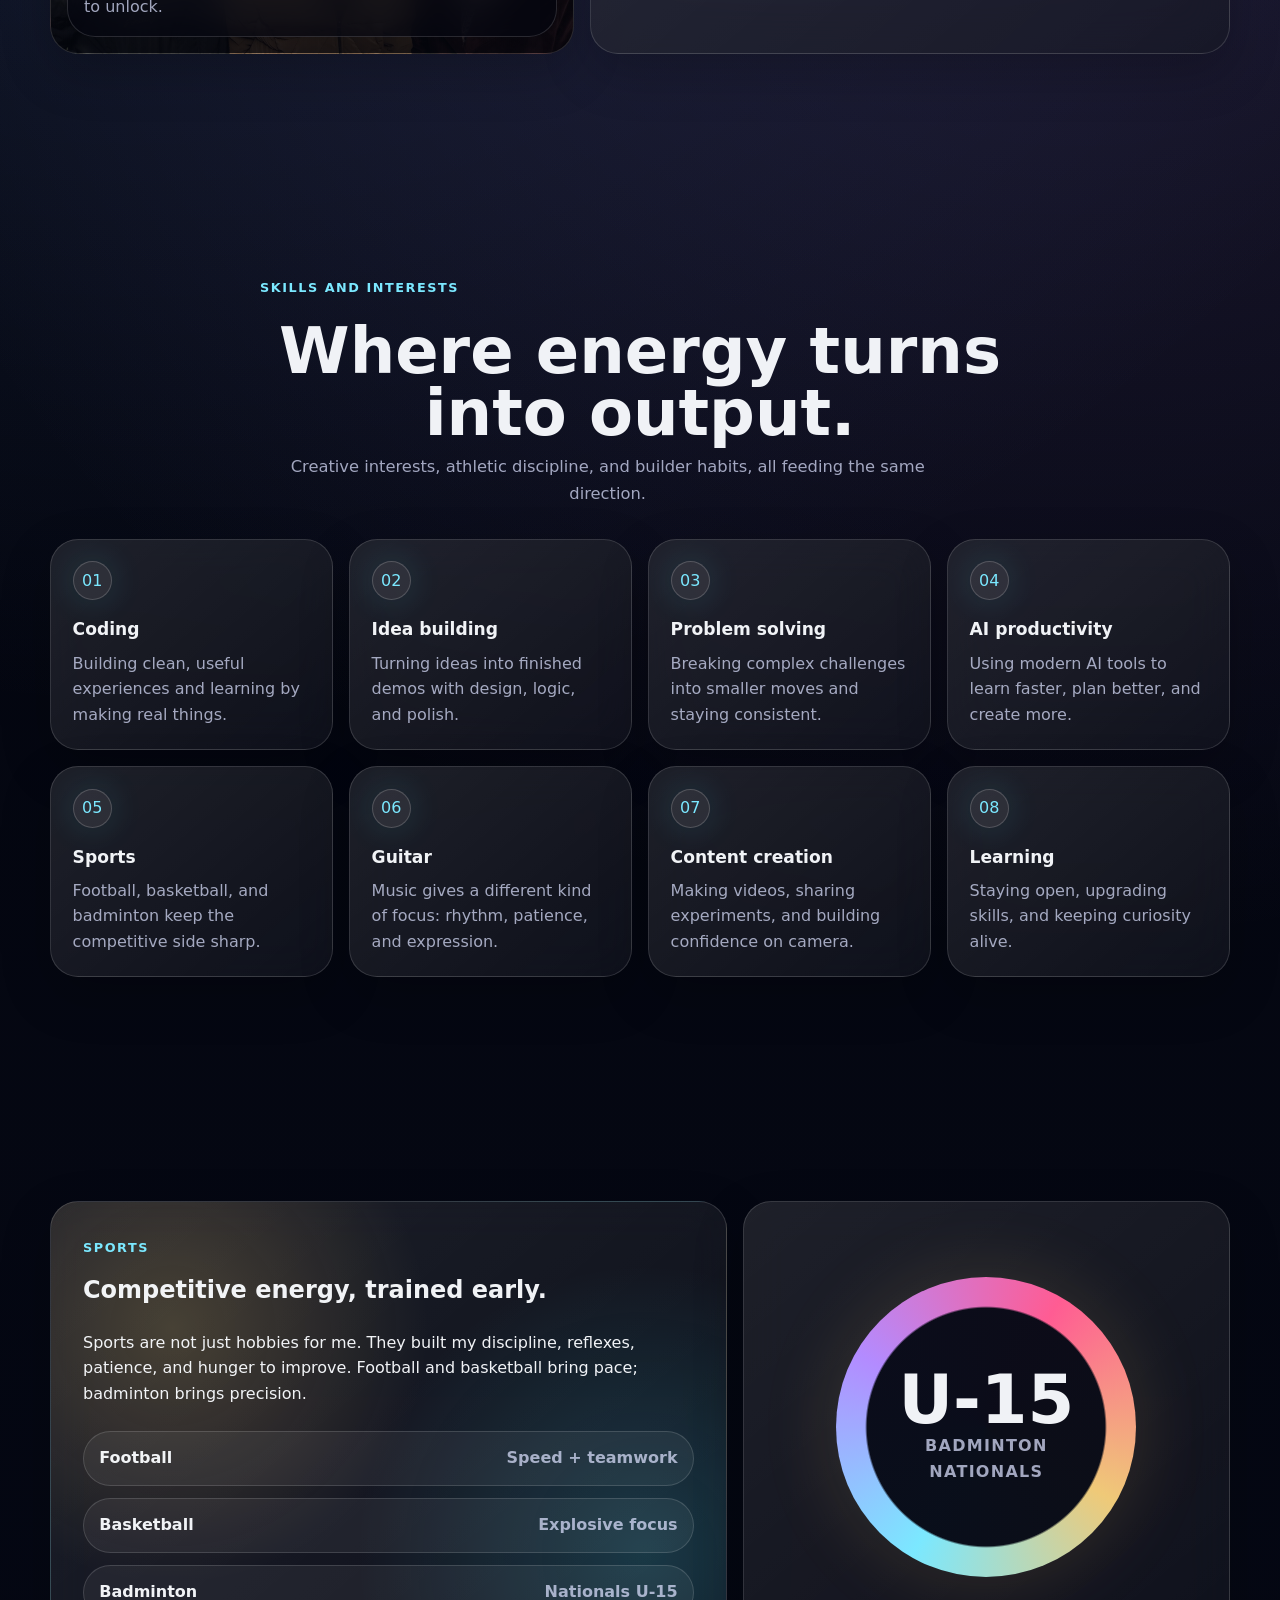
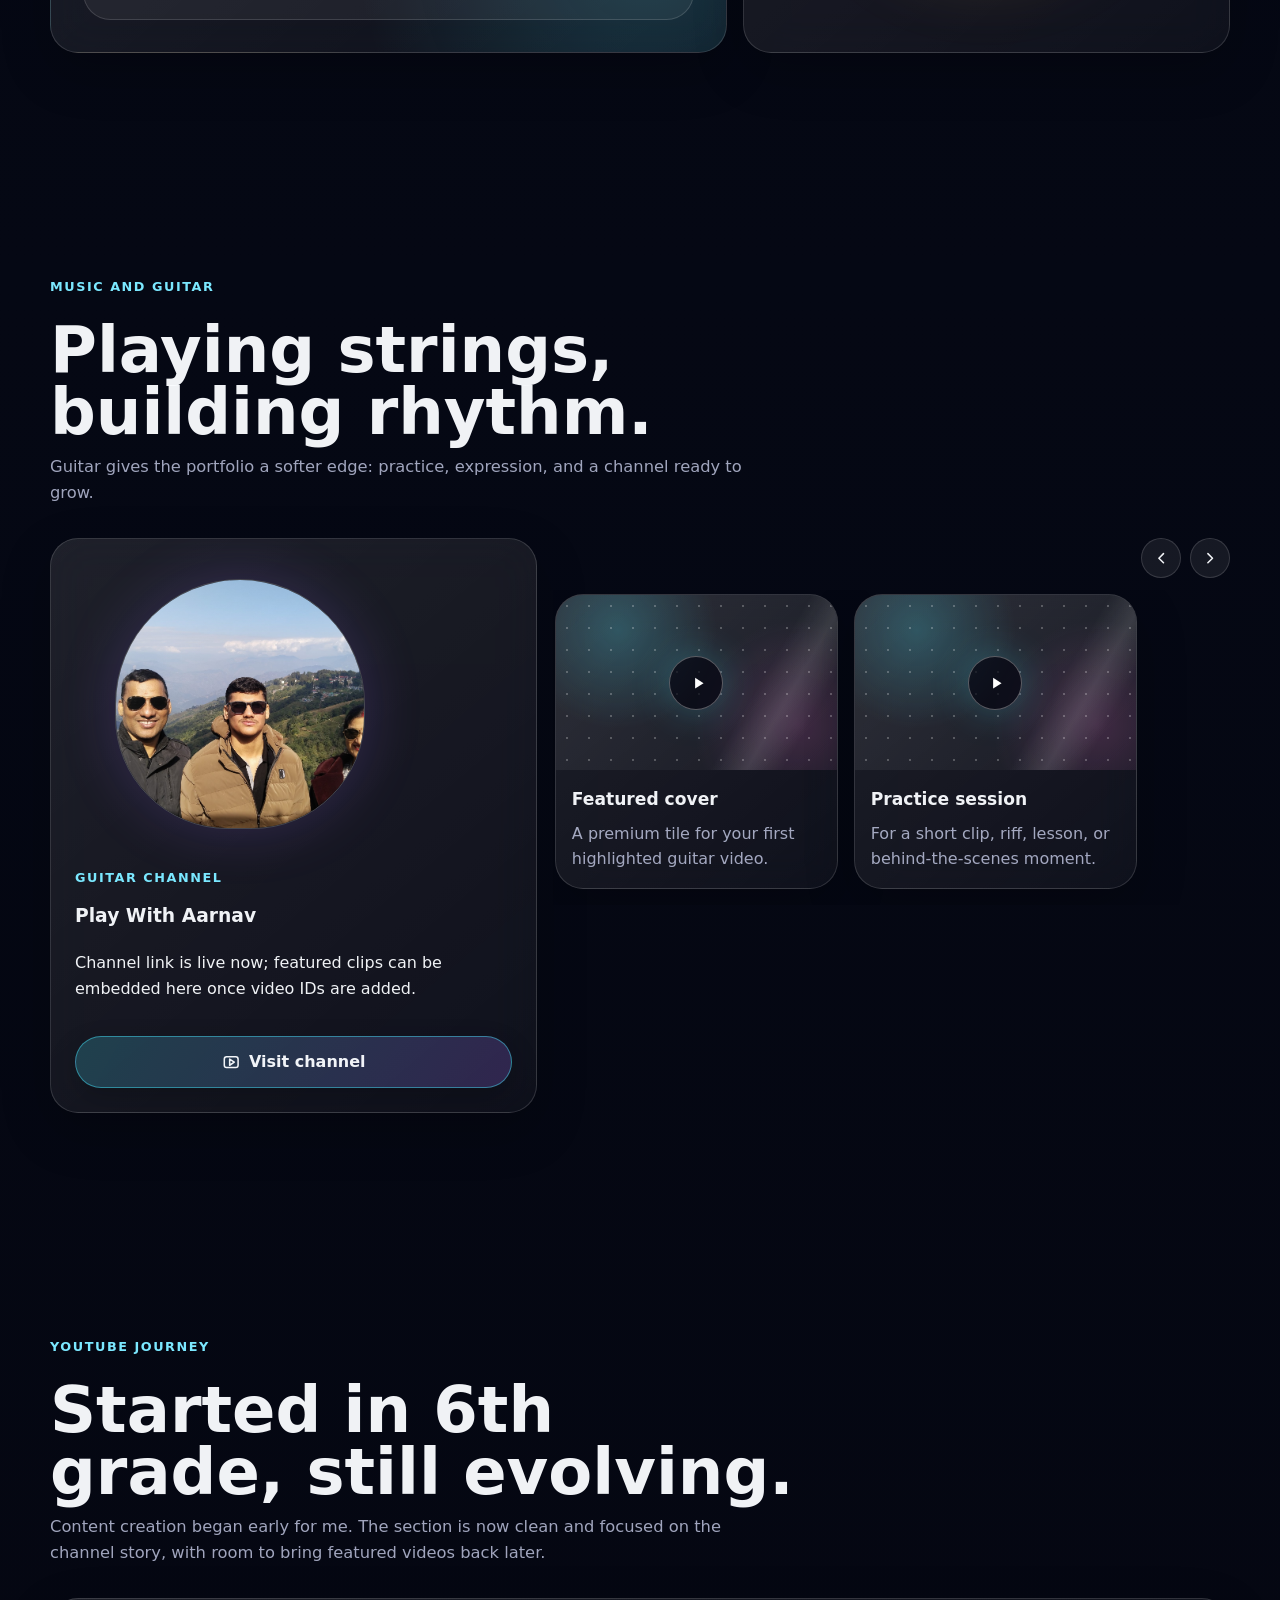
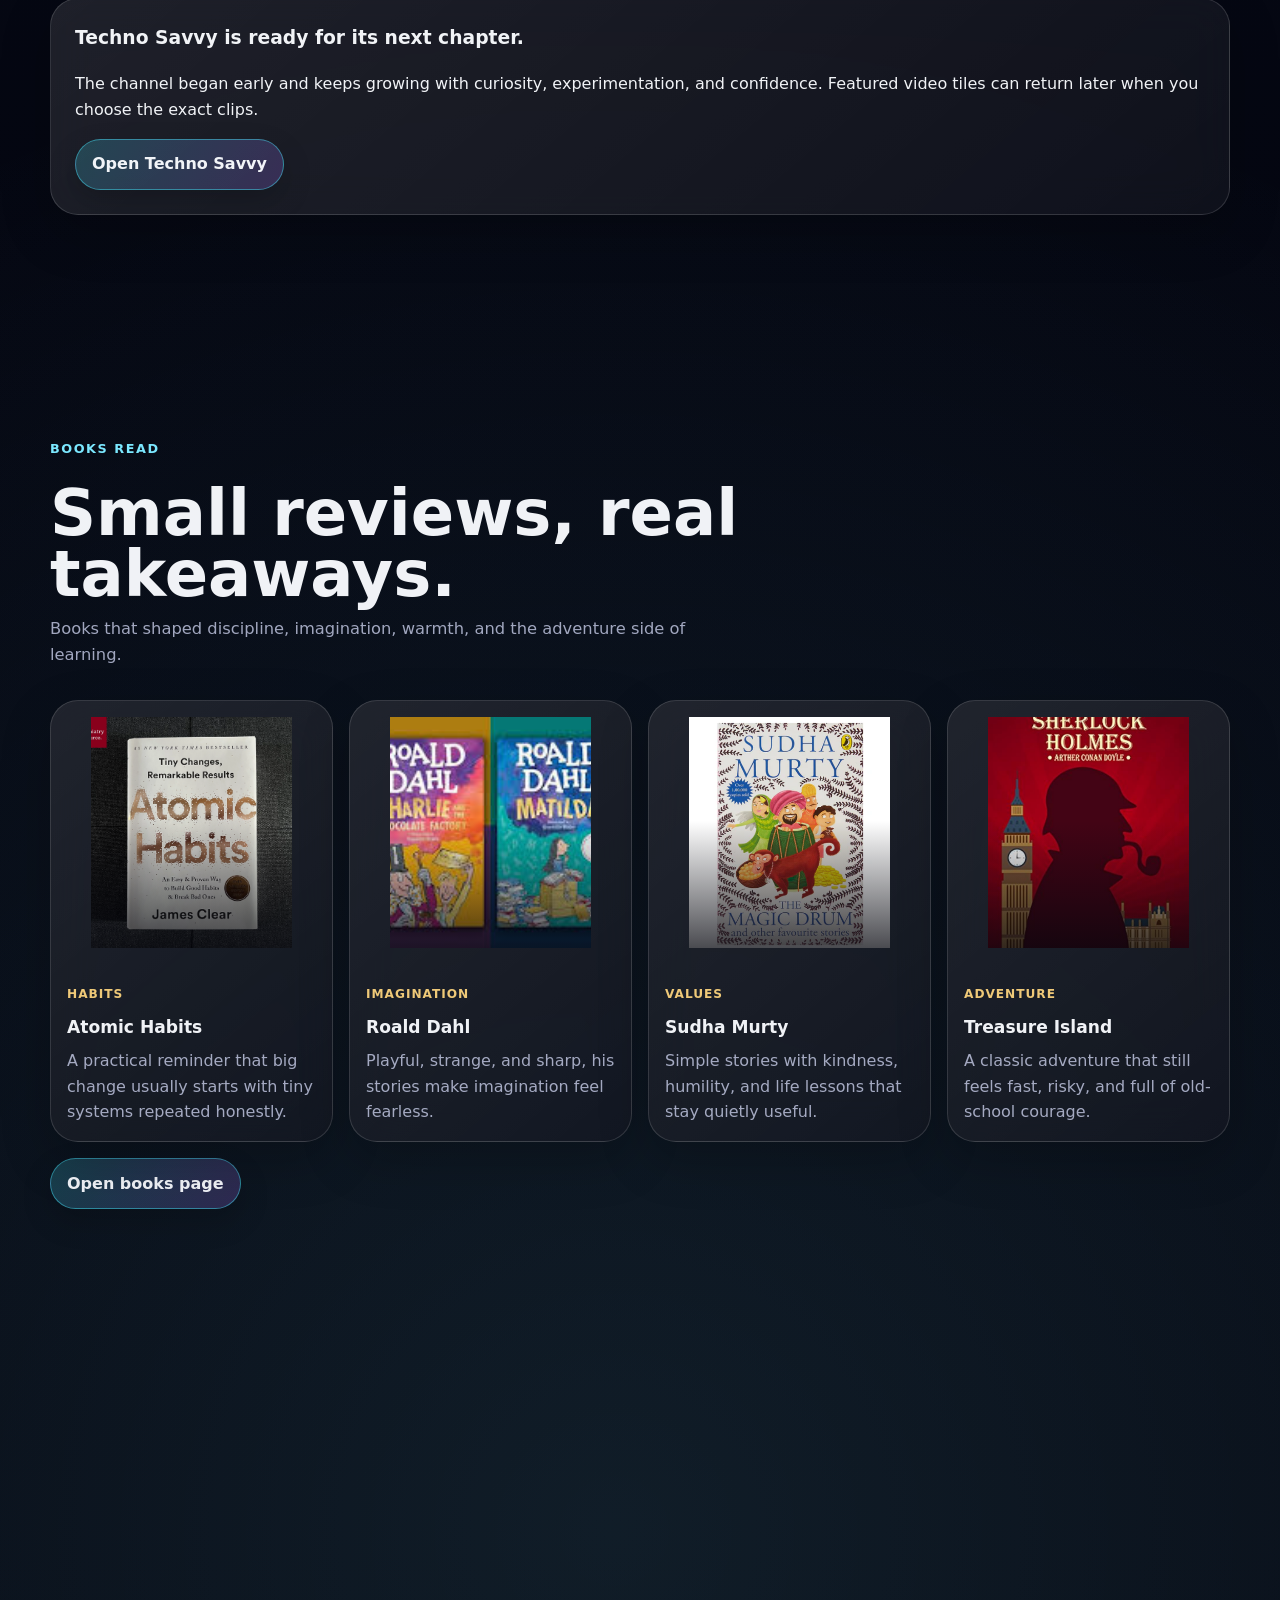
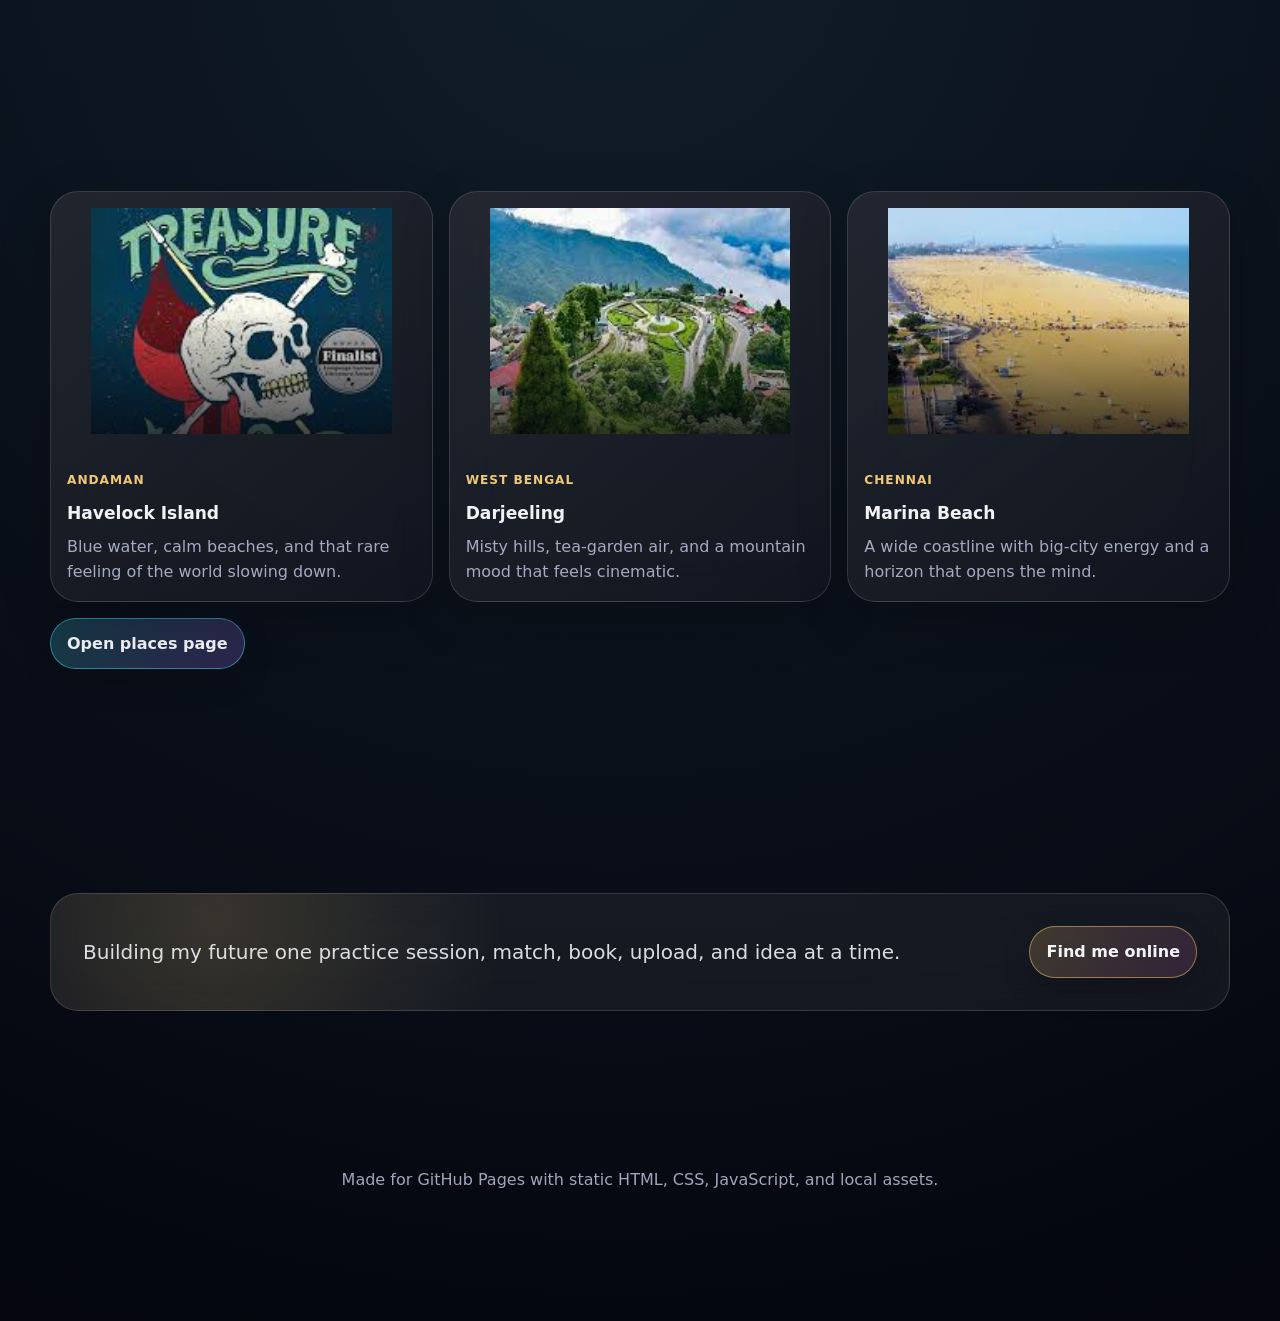
==== commit adfc8024: "Update index.html" ====
--- a/index.html
+++ b/index.html
@@ -5,7 +5,7 @@
     <meta name="viewport" content="width=device-width, initial-scale=1">
     <meta name="description" content="A futuristic personal portfolio for Aarnav Thakur, a 17-year-old student from Kolkata.">
     <title>Aarnav Thakur | Personal Portfolio</title>
-    <link rel="icon" href="/Blog/assets/images/at-favicon.png">
+   <link rel="icon" type="image/x-icon" href="at-favicon.png">
     <link rel="preload" href="./assets/images/profile-family-hero.jpg" as="image">
     <link rel="stylesheet" href="./assets/css/styles.css">
   </head>
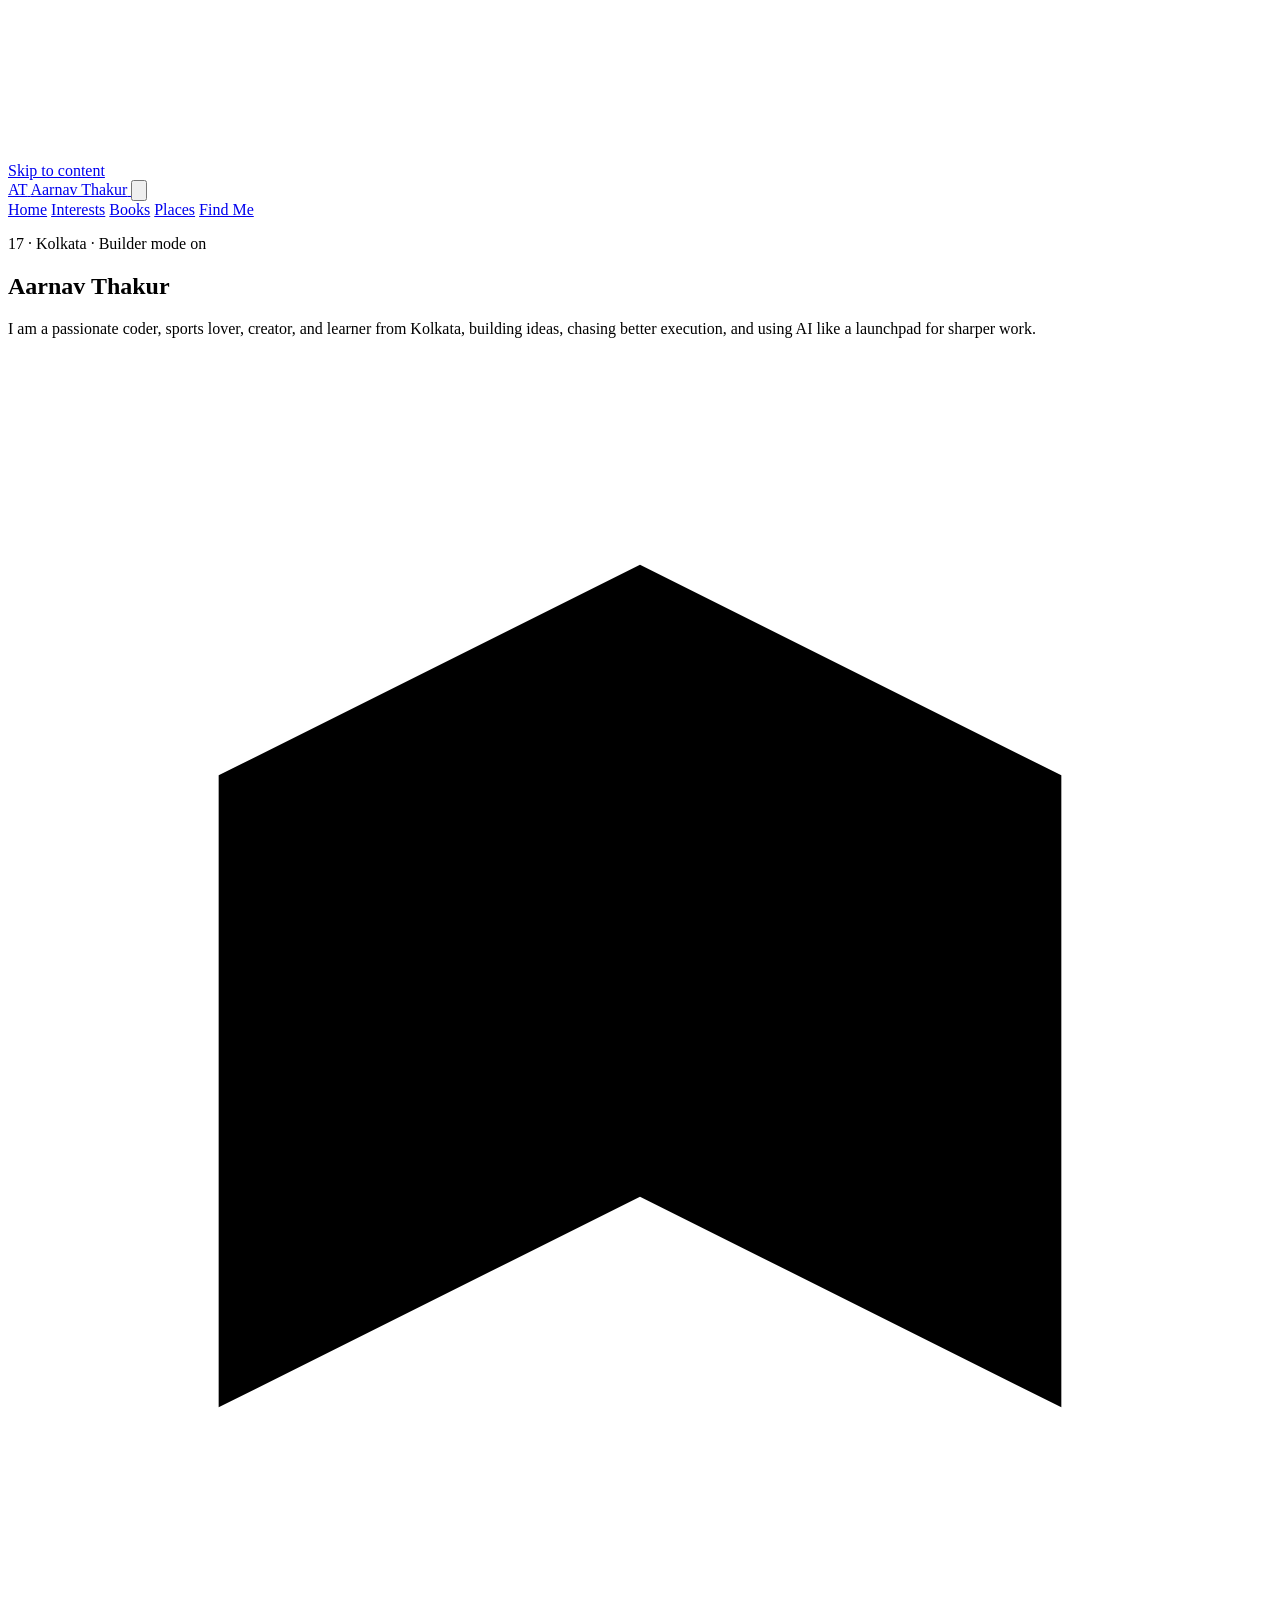
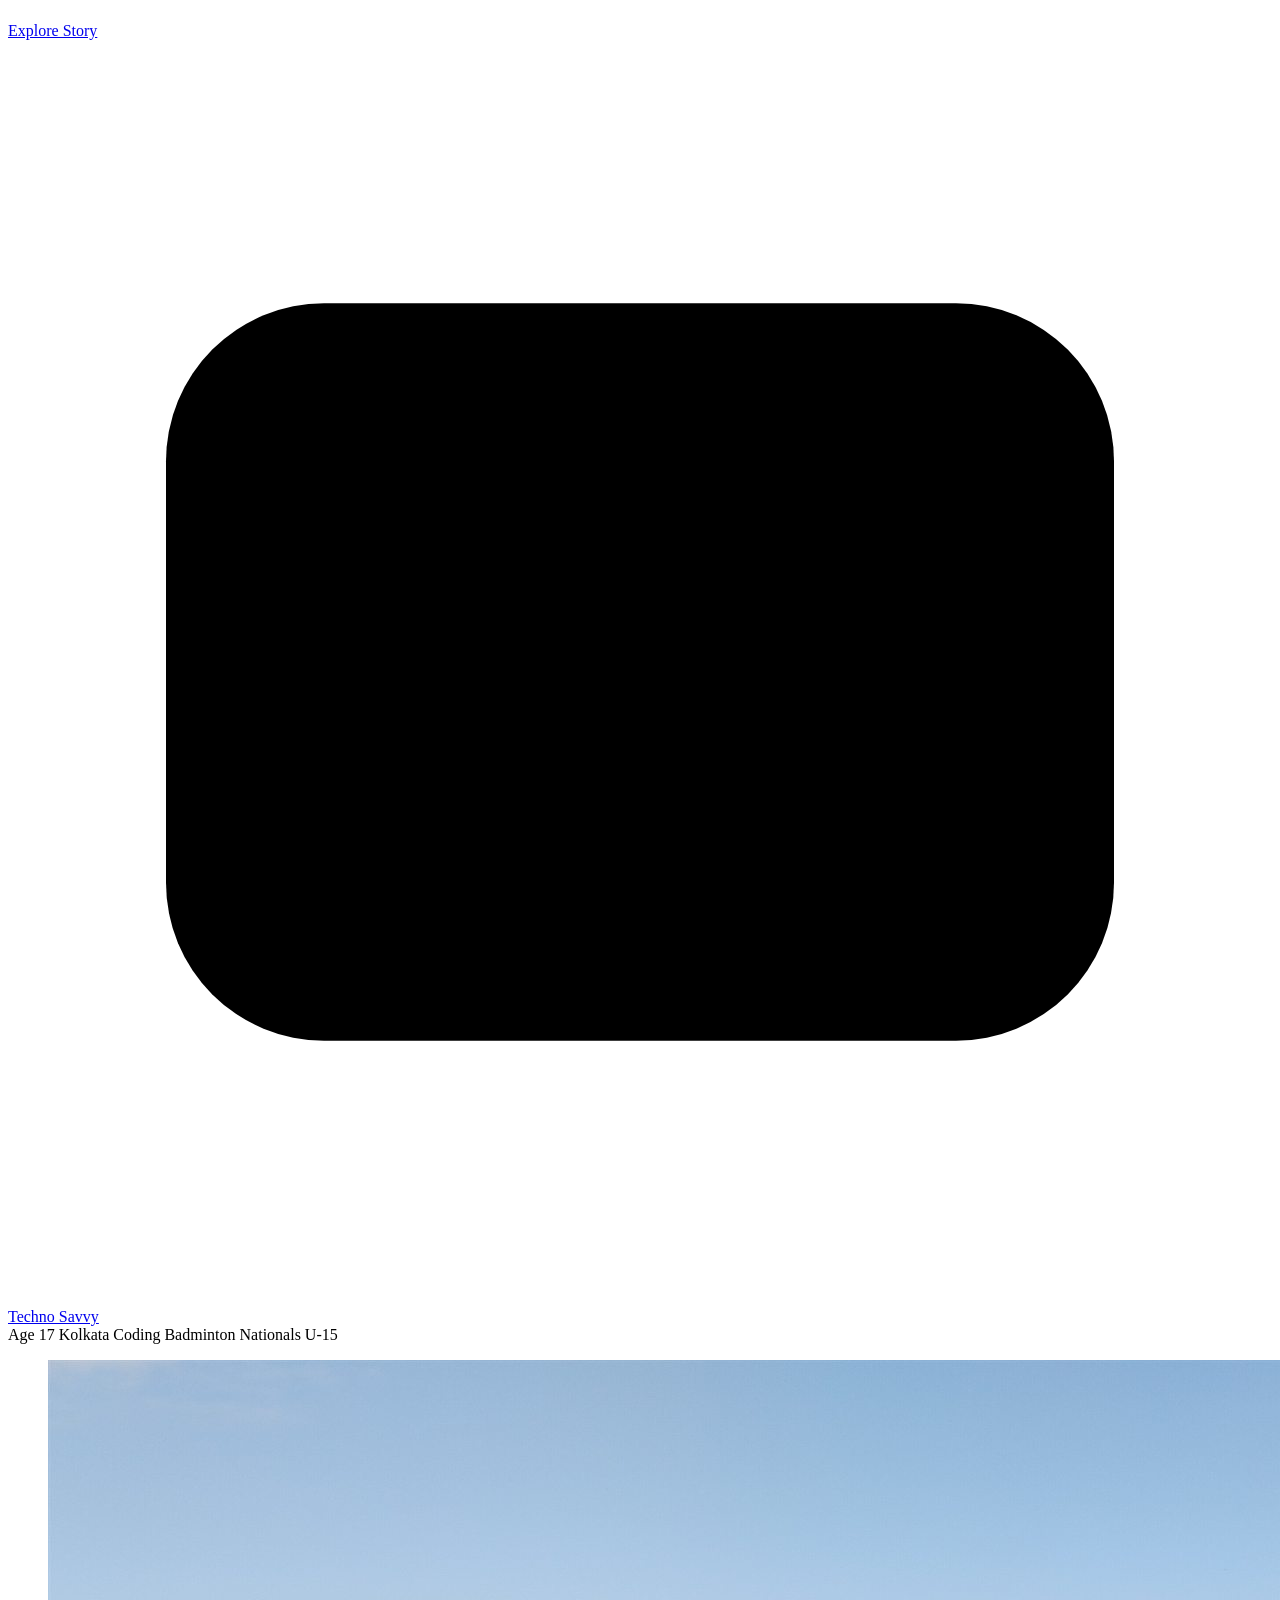
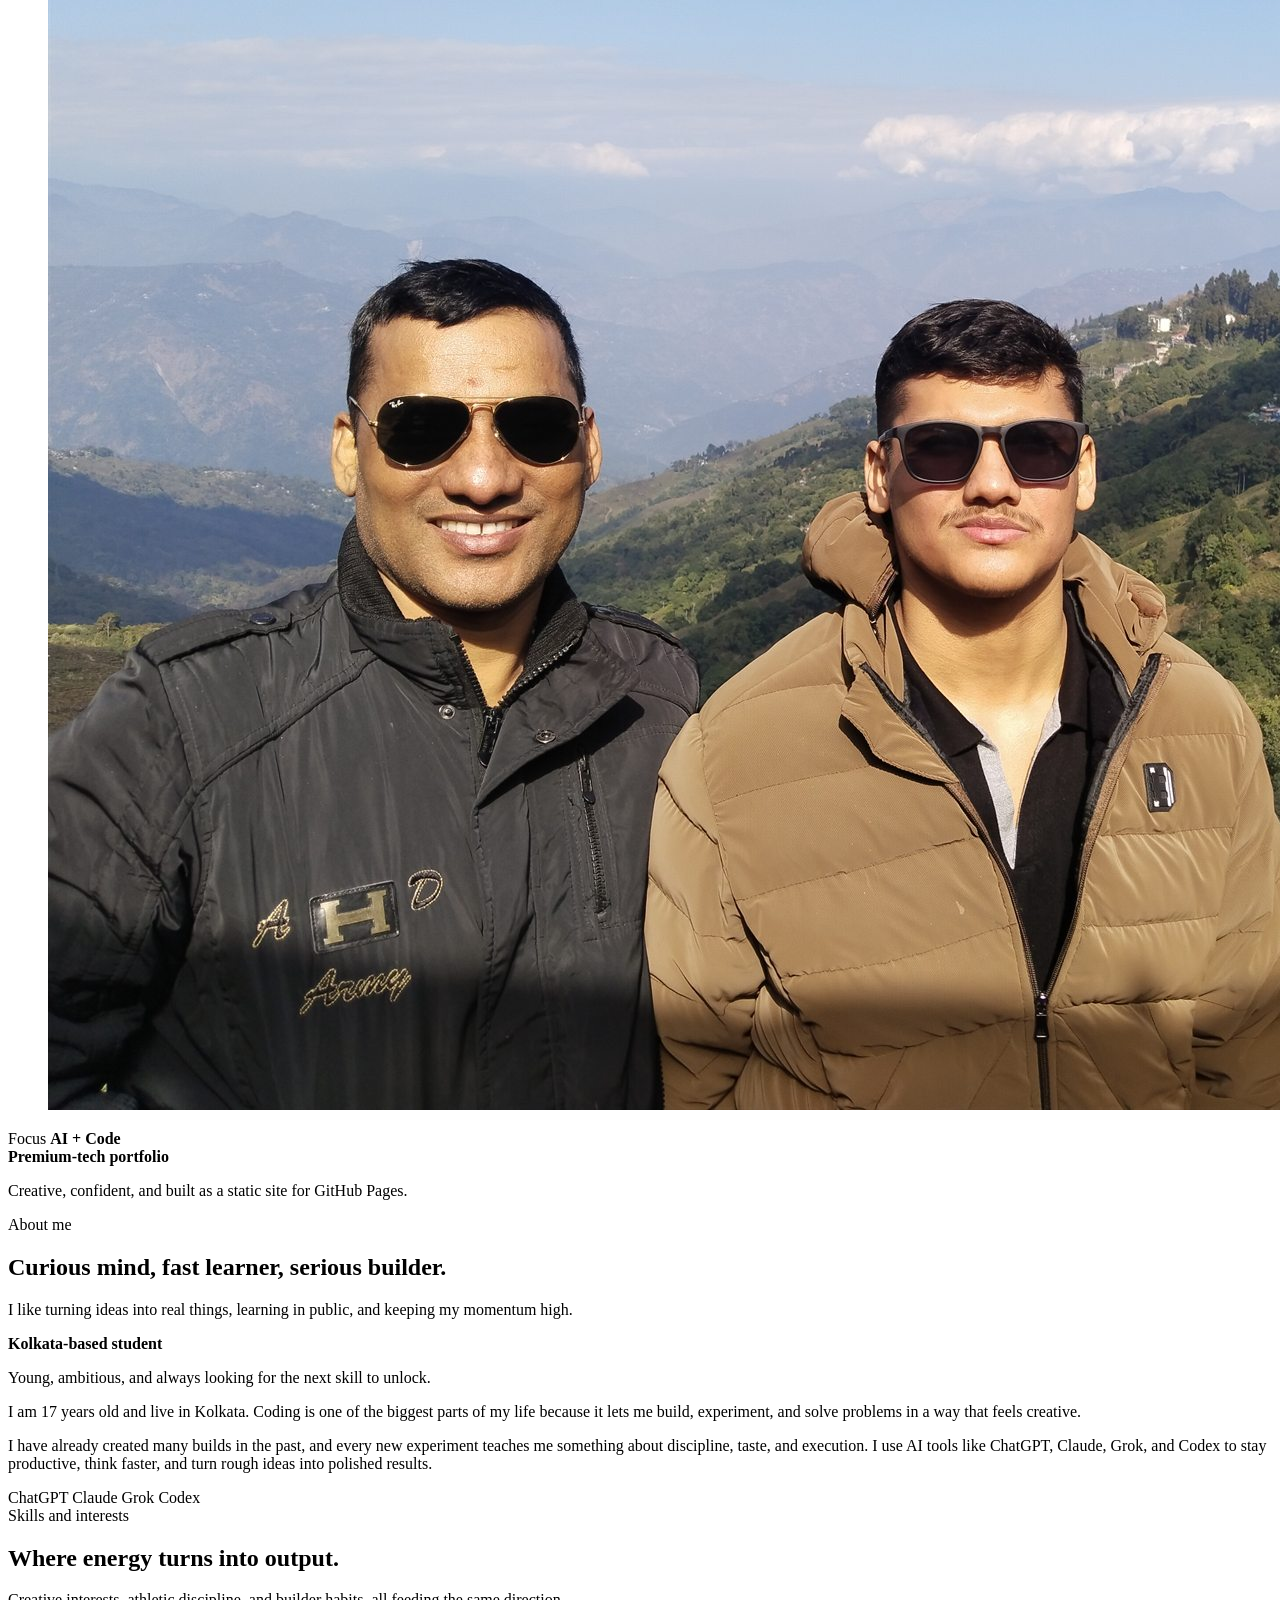
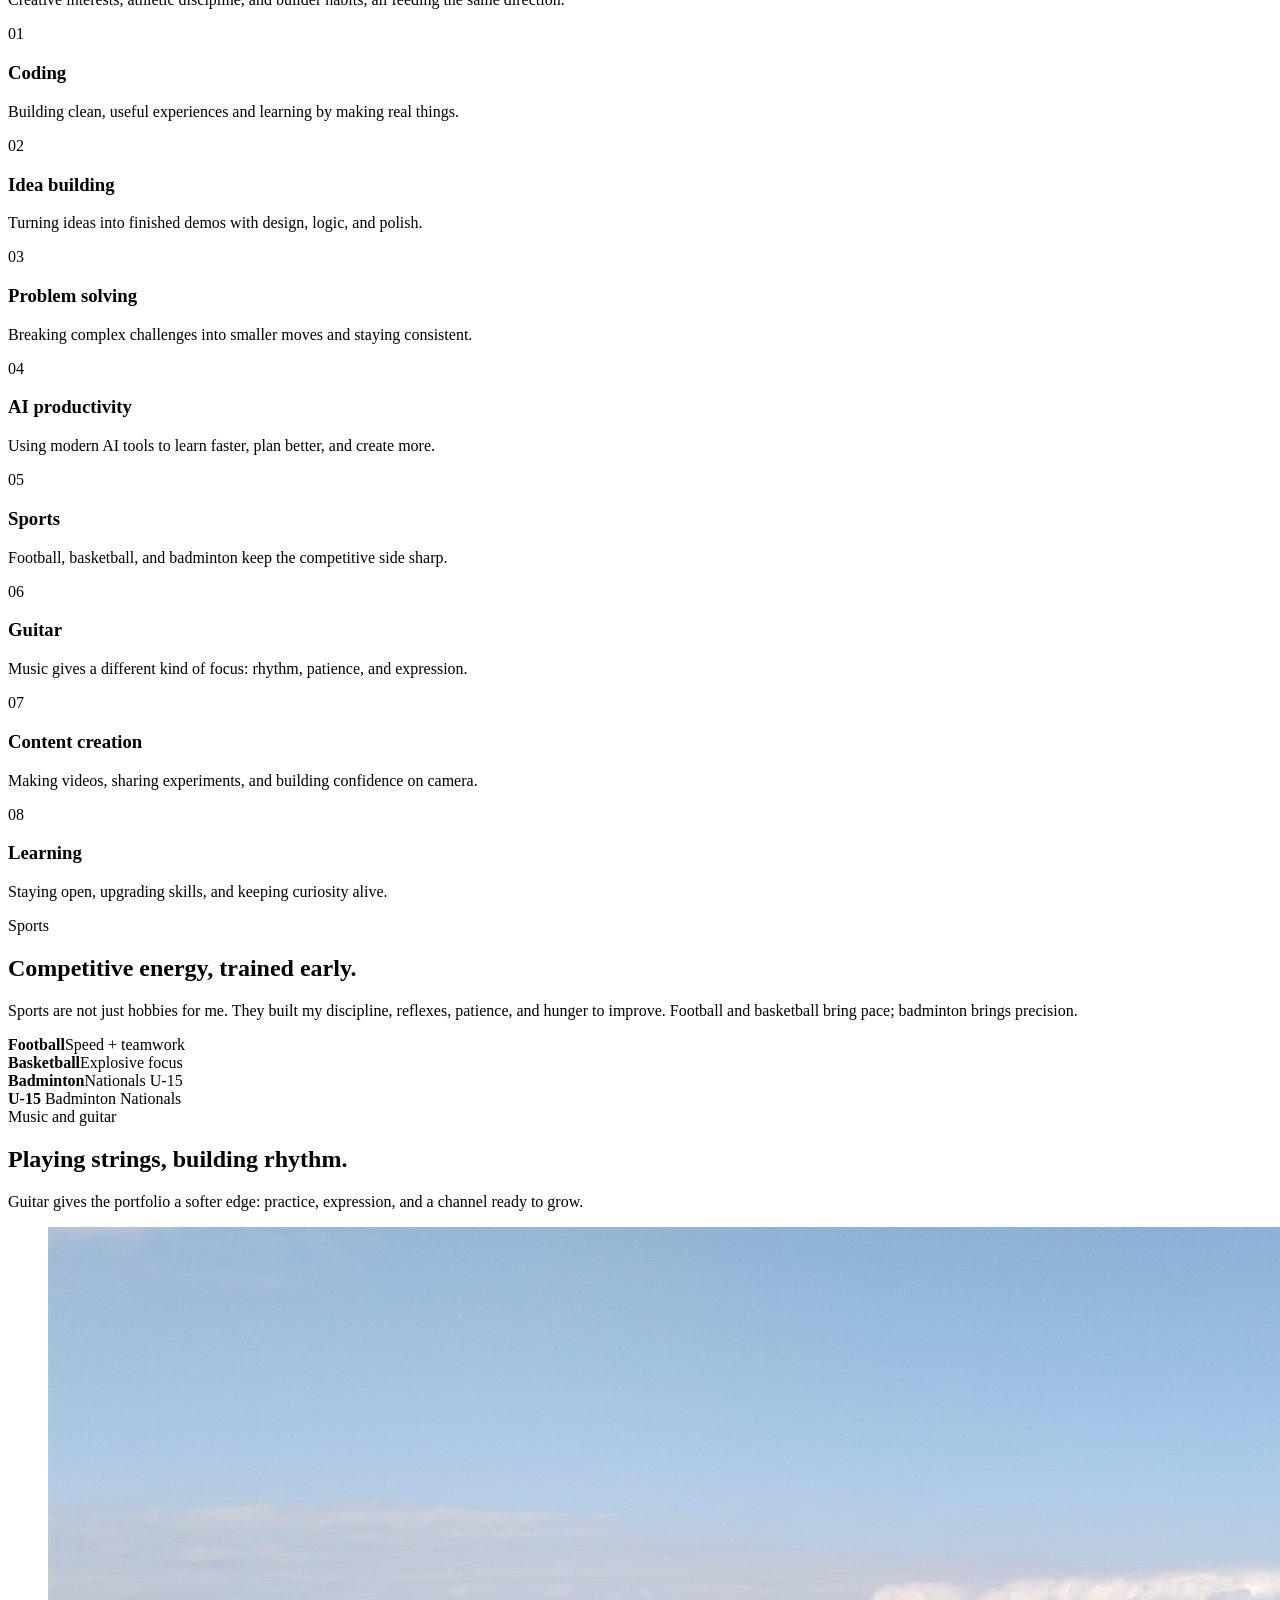
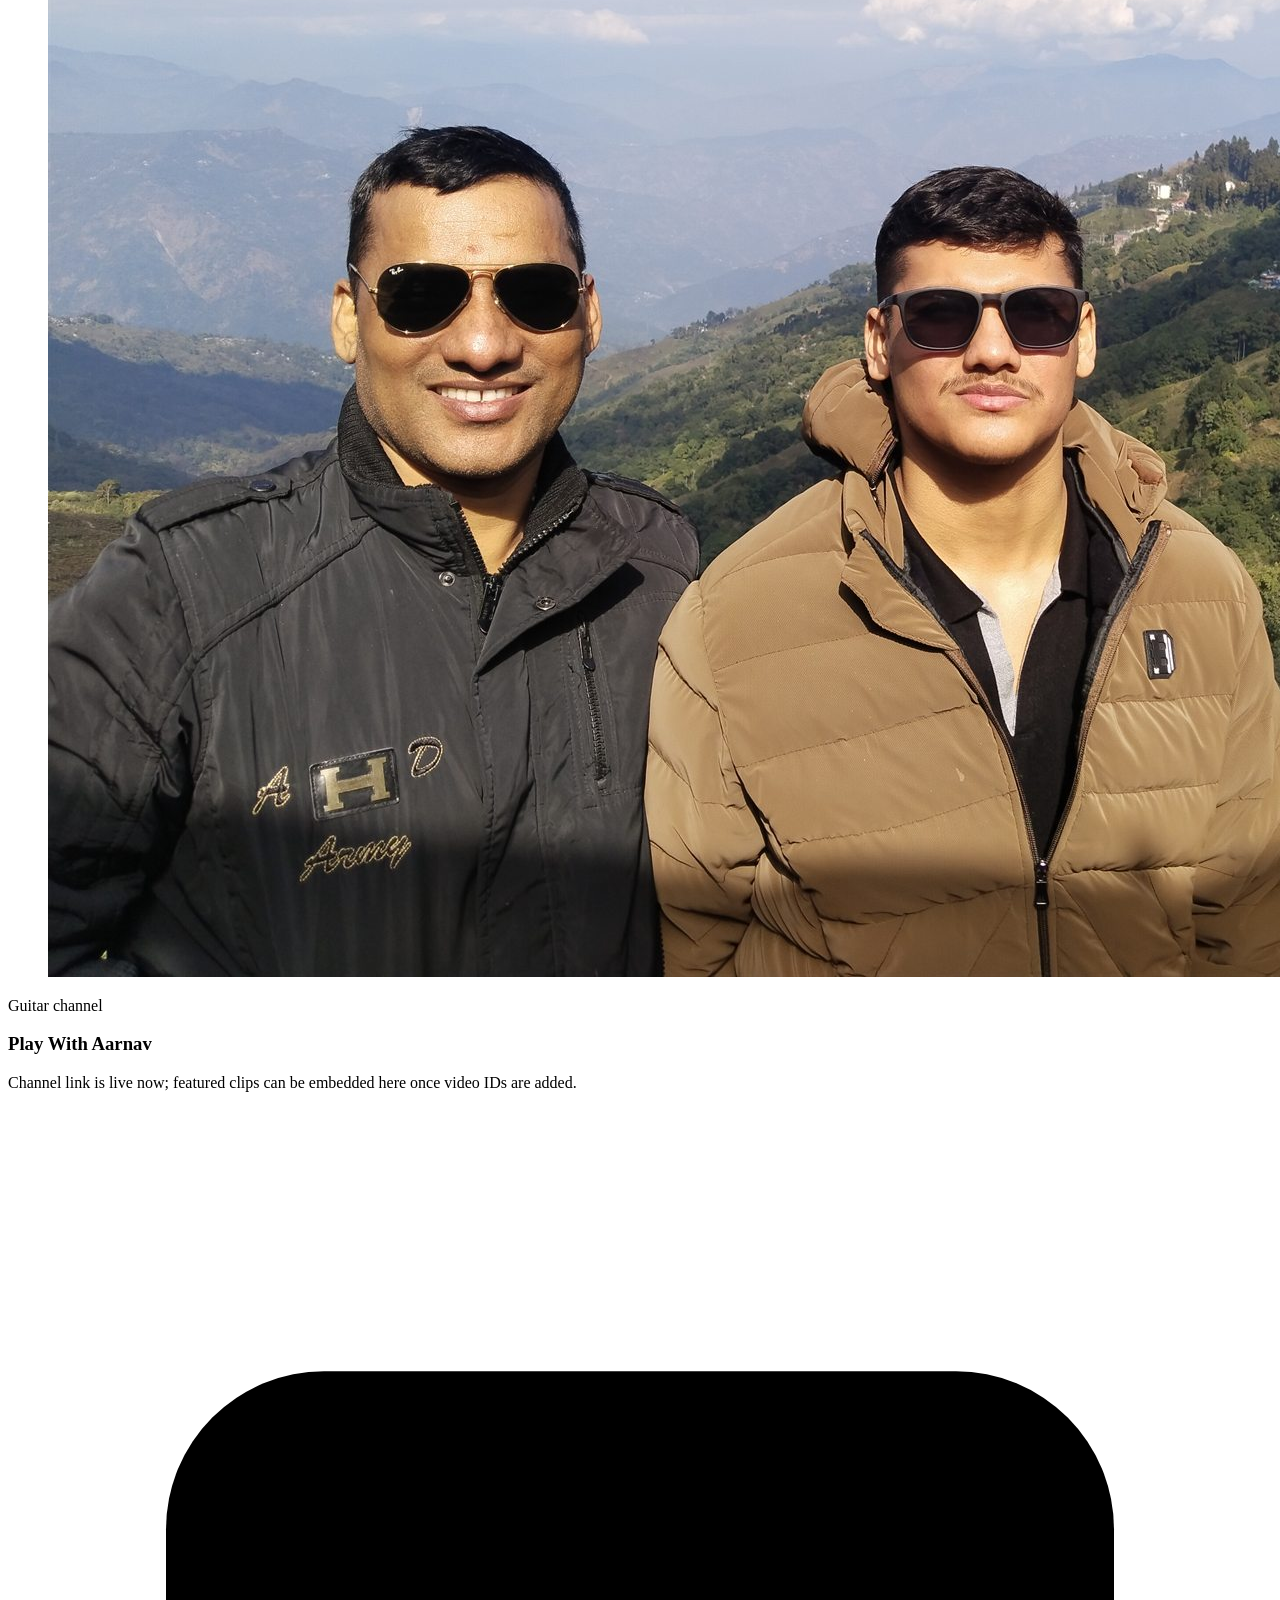
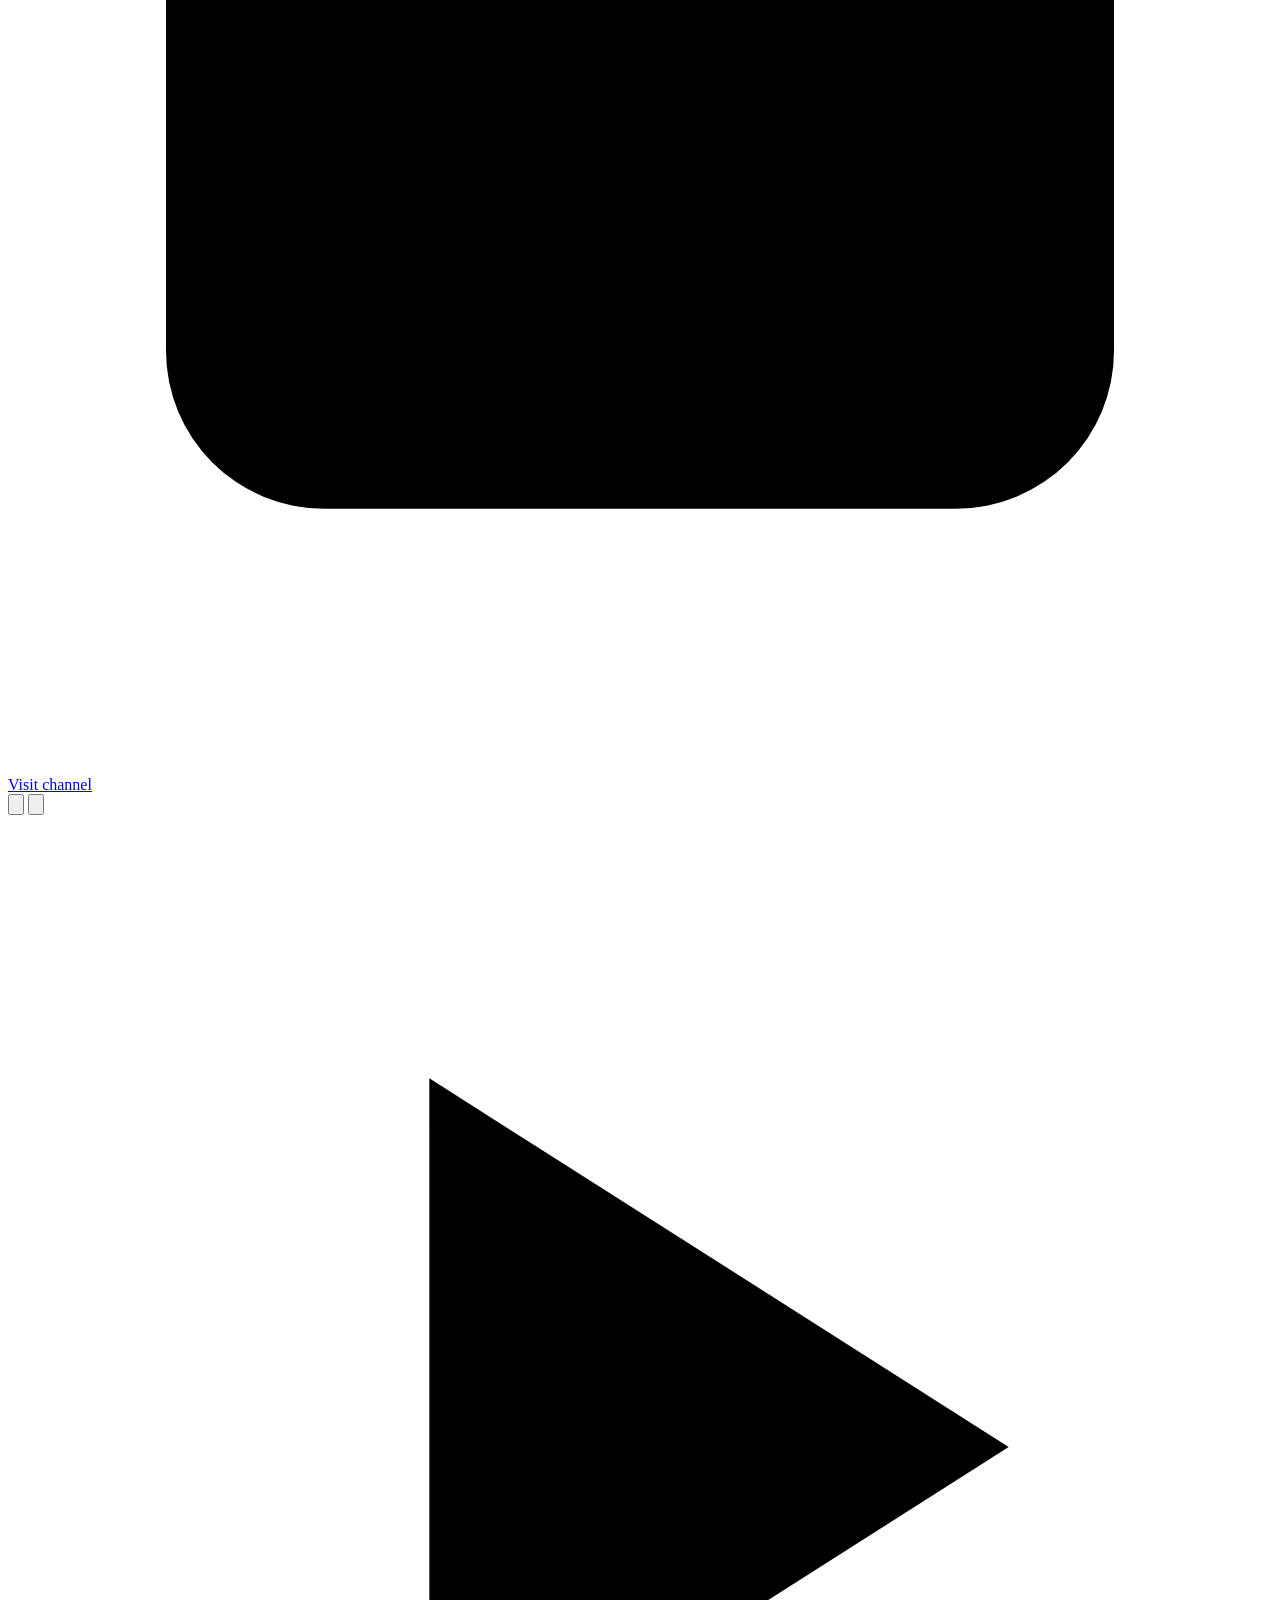
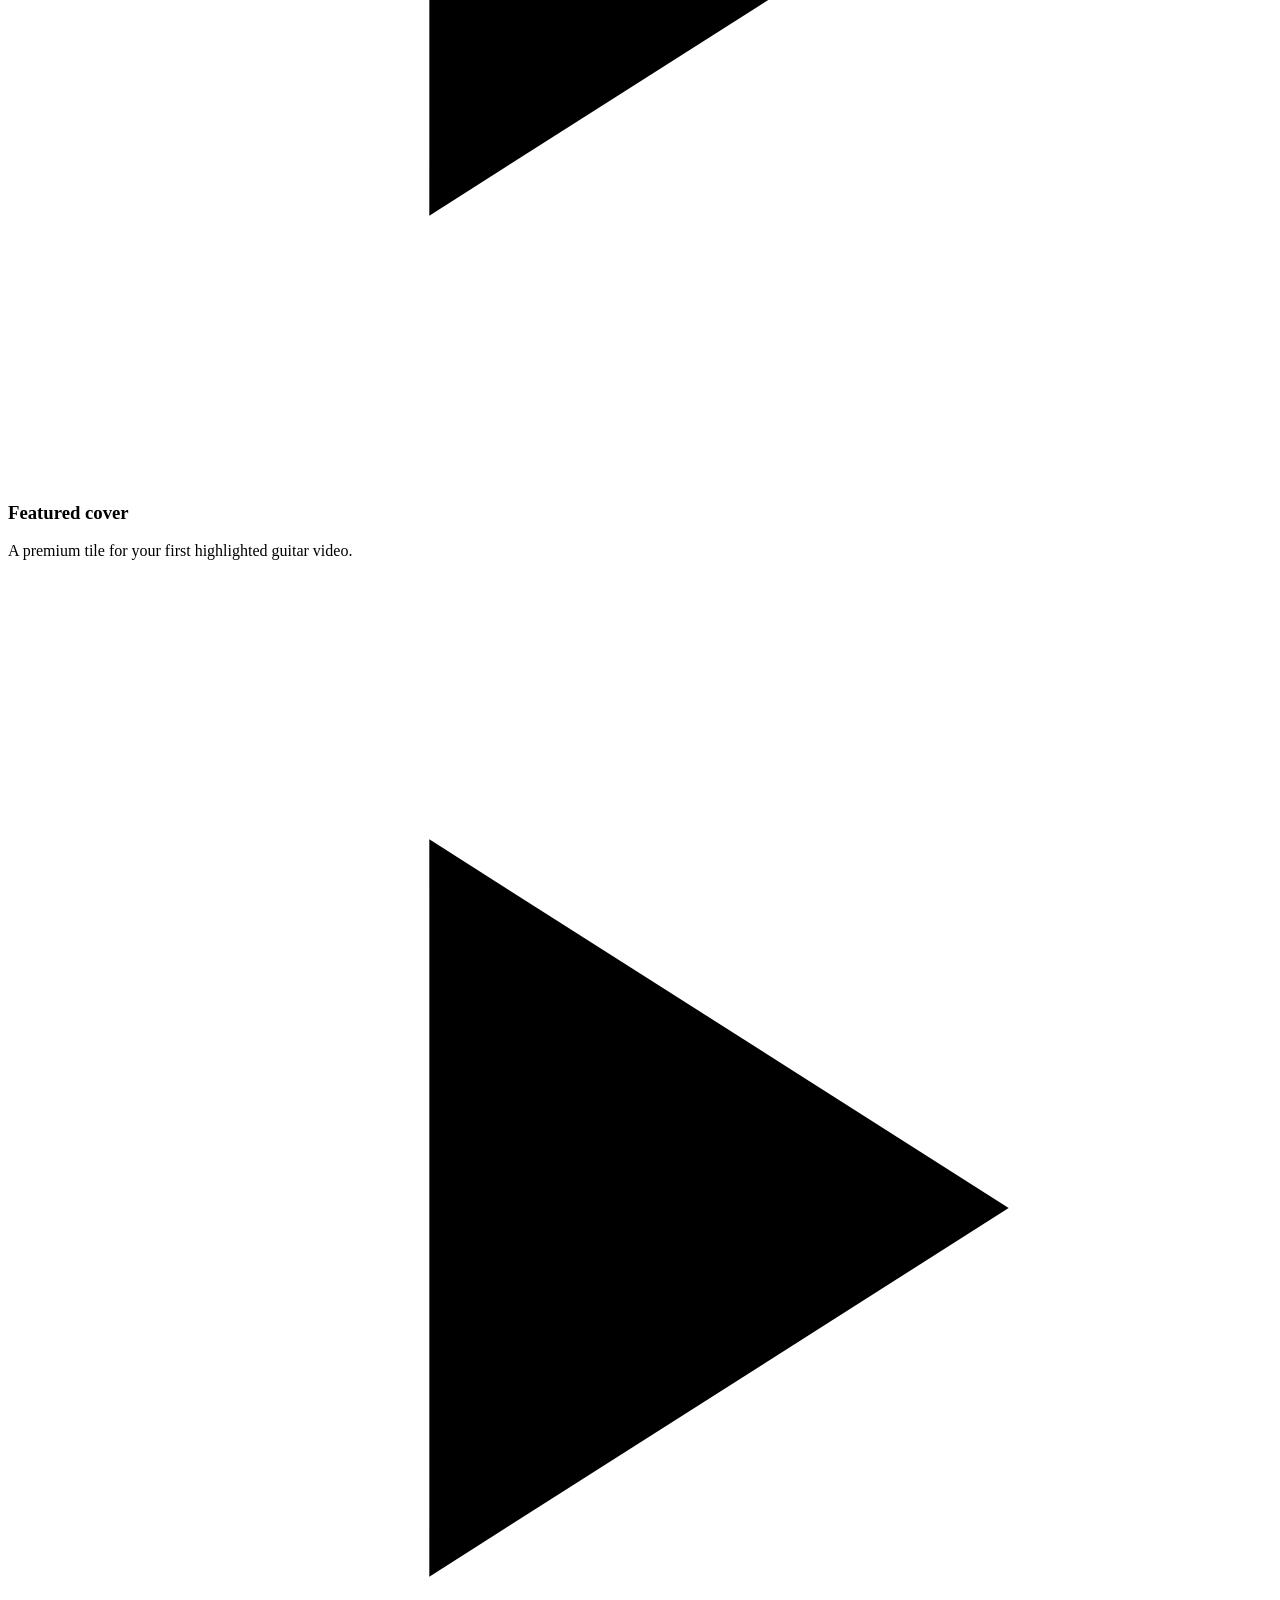
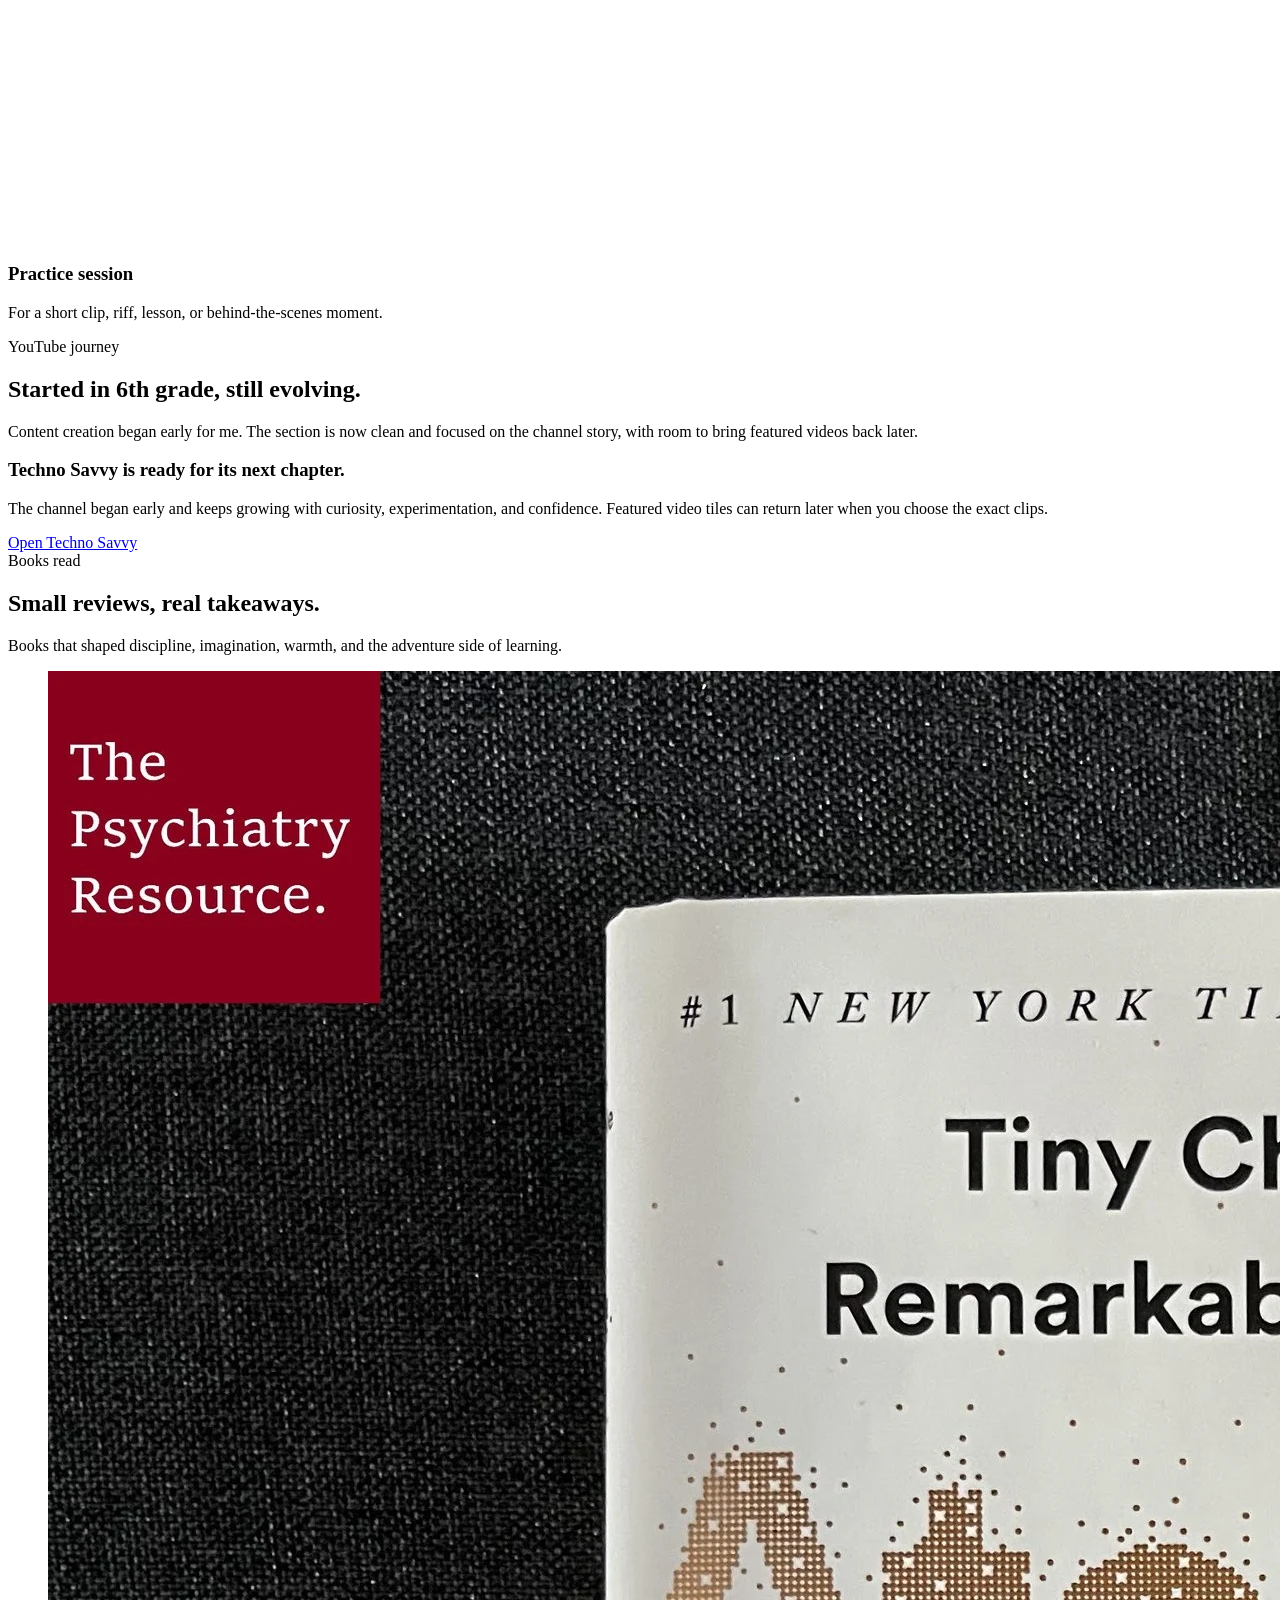
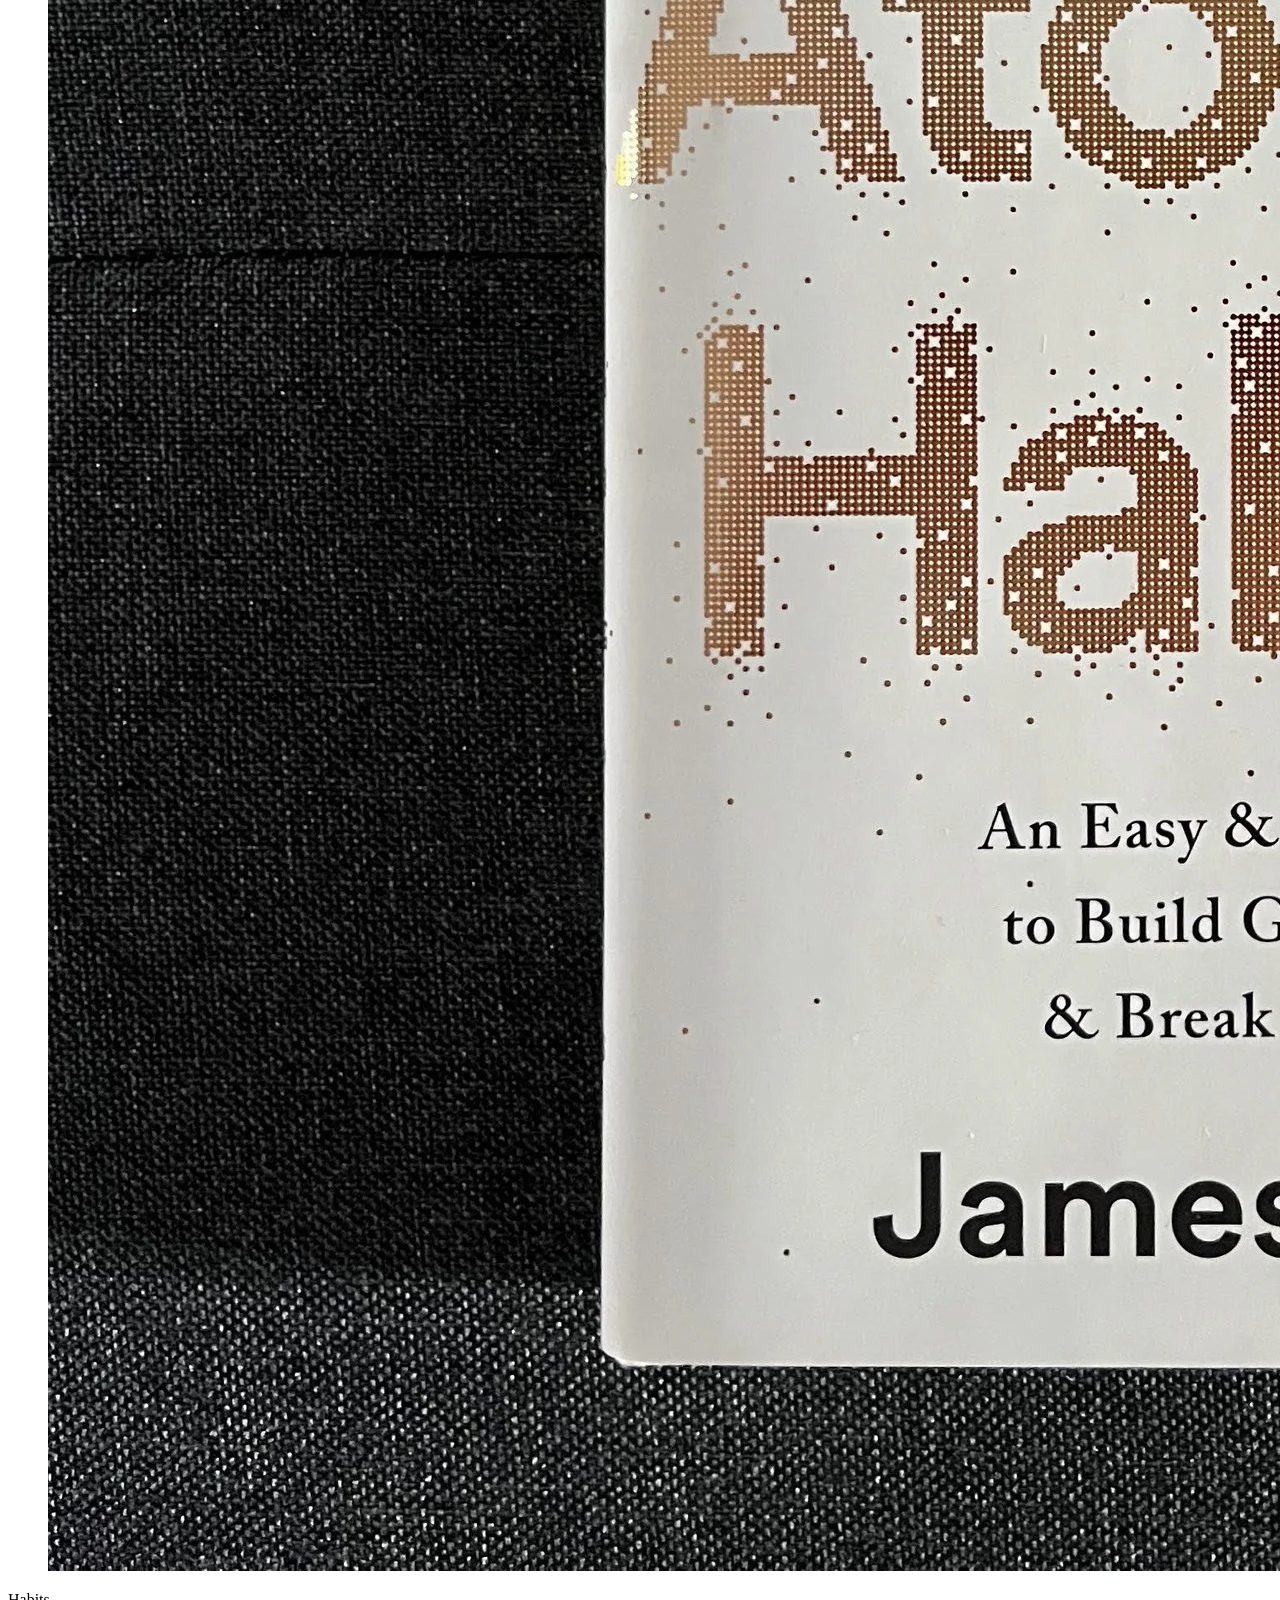
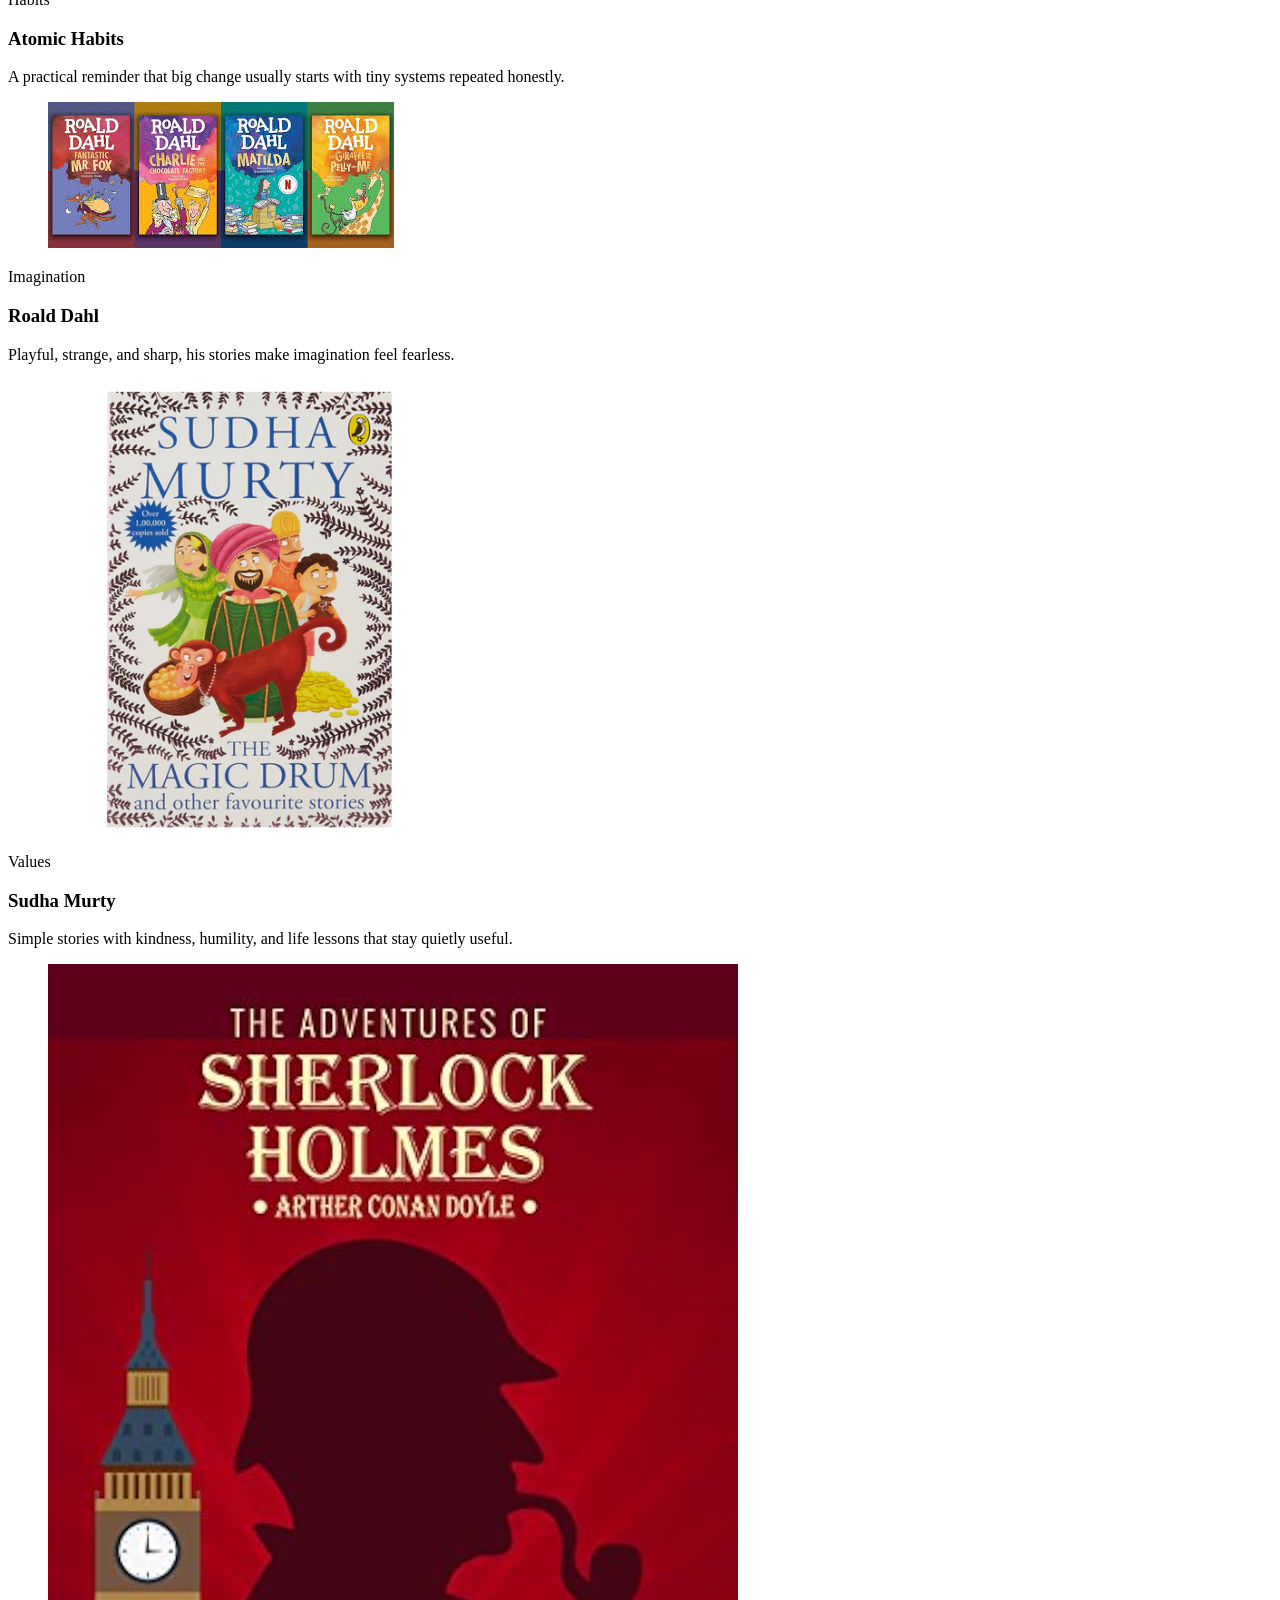
==== commit 4bd1d6ea: "Add files via upload" ====
--- a/index.html
+++ b/index.html
@@ -5,7 +5,6 @@
     <meta name="viewport" content="width=device-width, initial-scale=1">
     <meta name="description" content="A futuristic personal portfolio for Aarnav Thakur, a 17-year-old student from Kolkata.">
     <title>Aarnav Thakur | Personal Portfolio</title>
-   <link rel="icon" type="image/x-icon" href="at-favicon.png">
     <link rel="preload" href="./assets/images/profile-family-hero.jpg" as="image">
     <link rel="stylesheet" href="./assets/css/styles.css">
   </head>
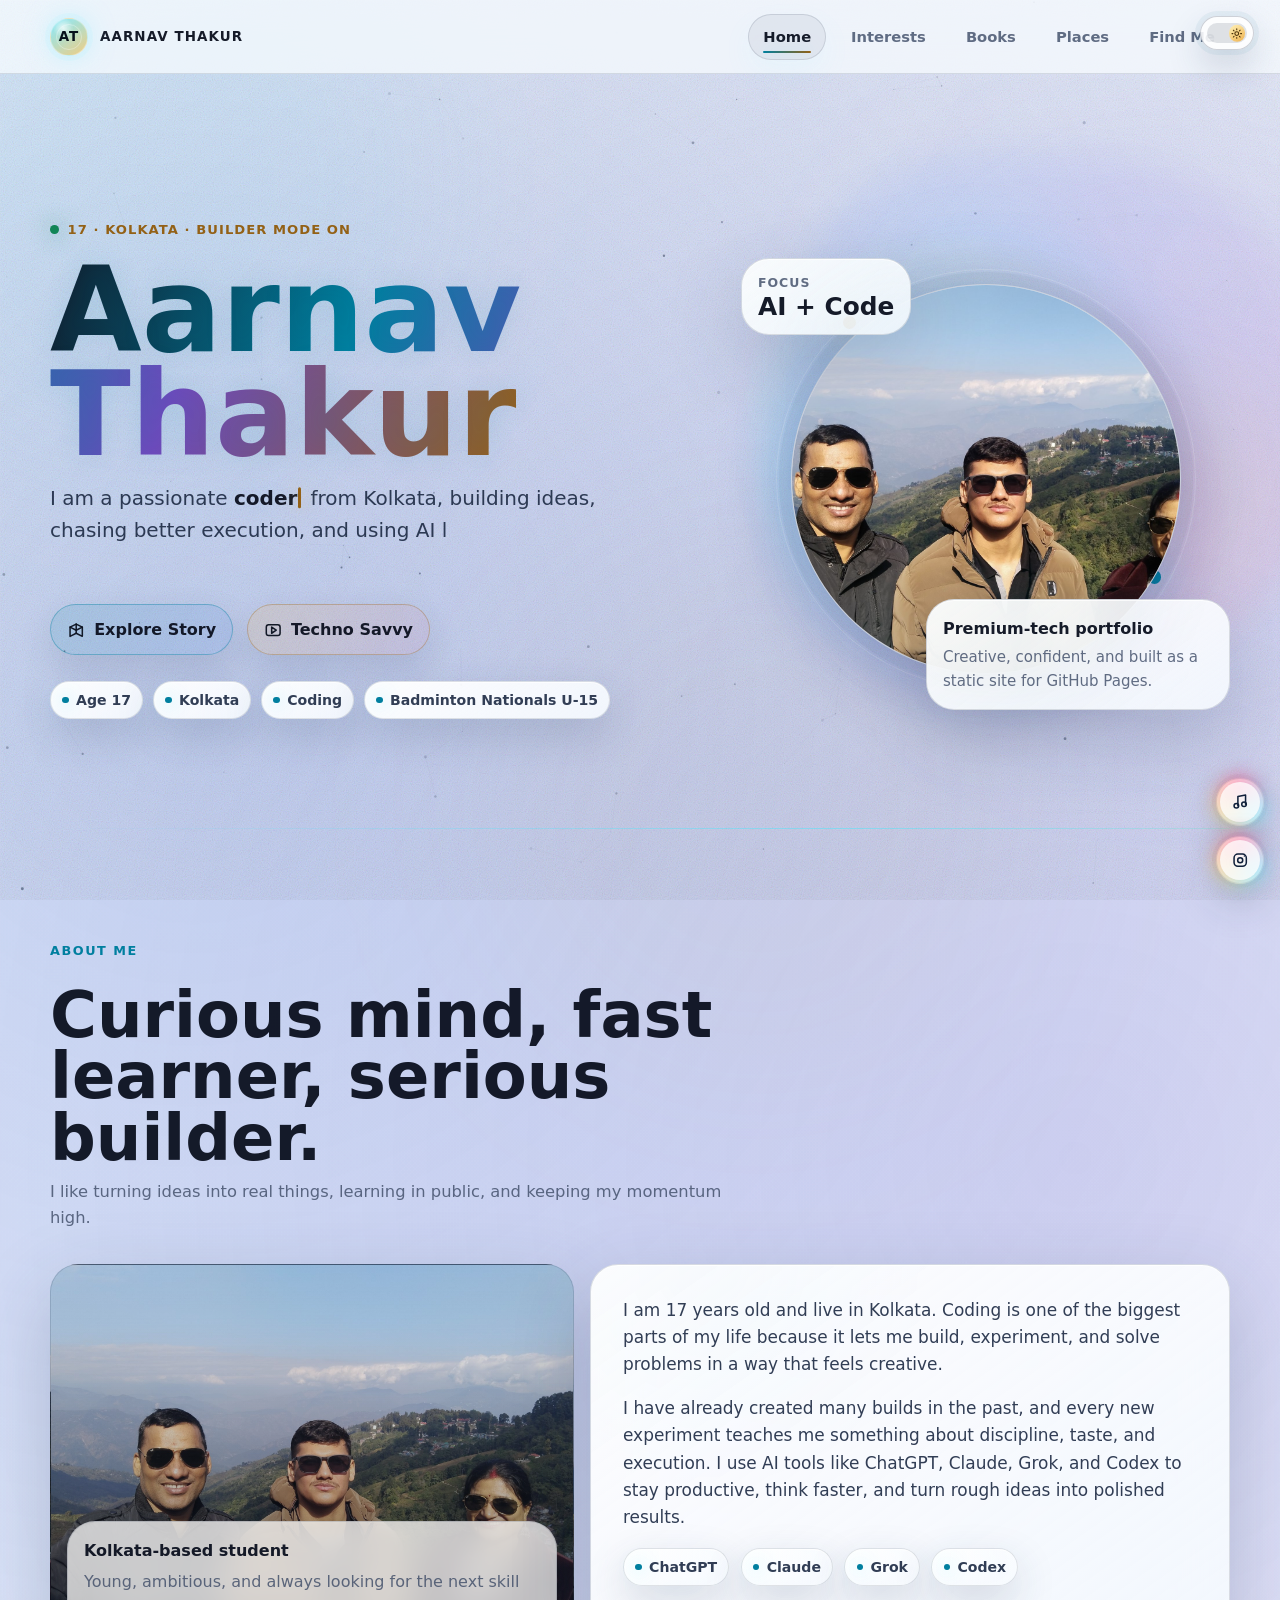
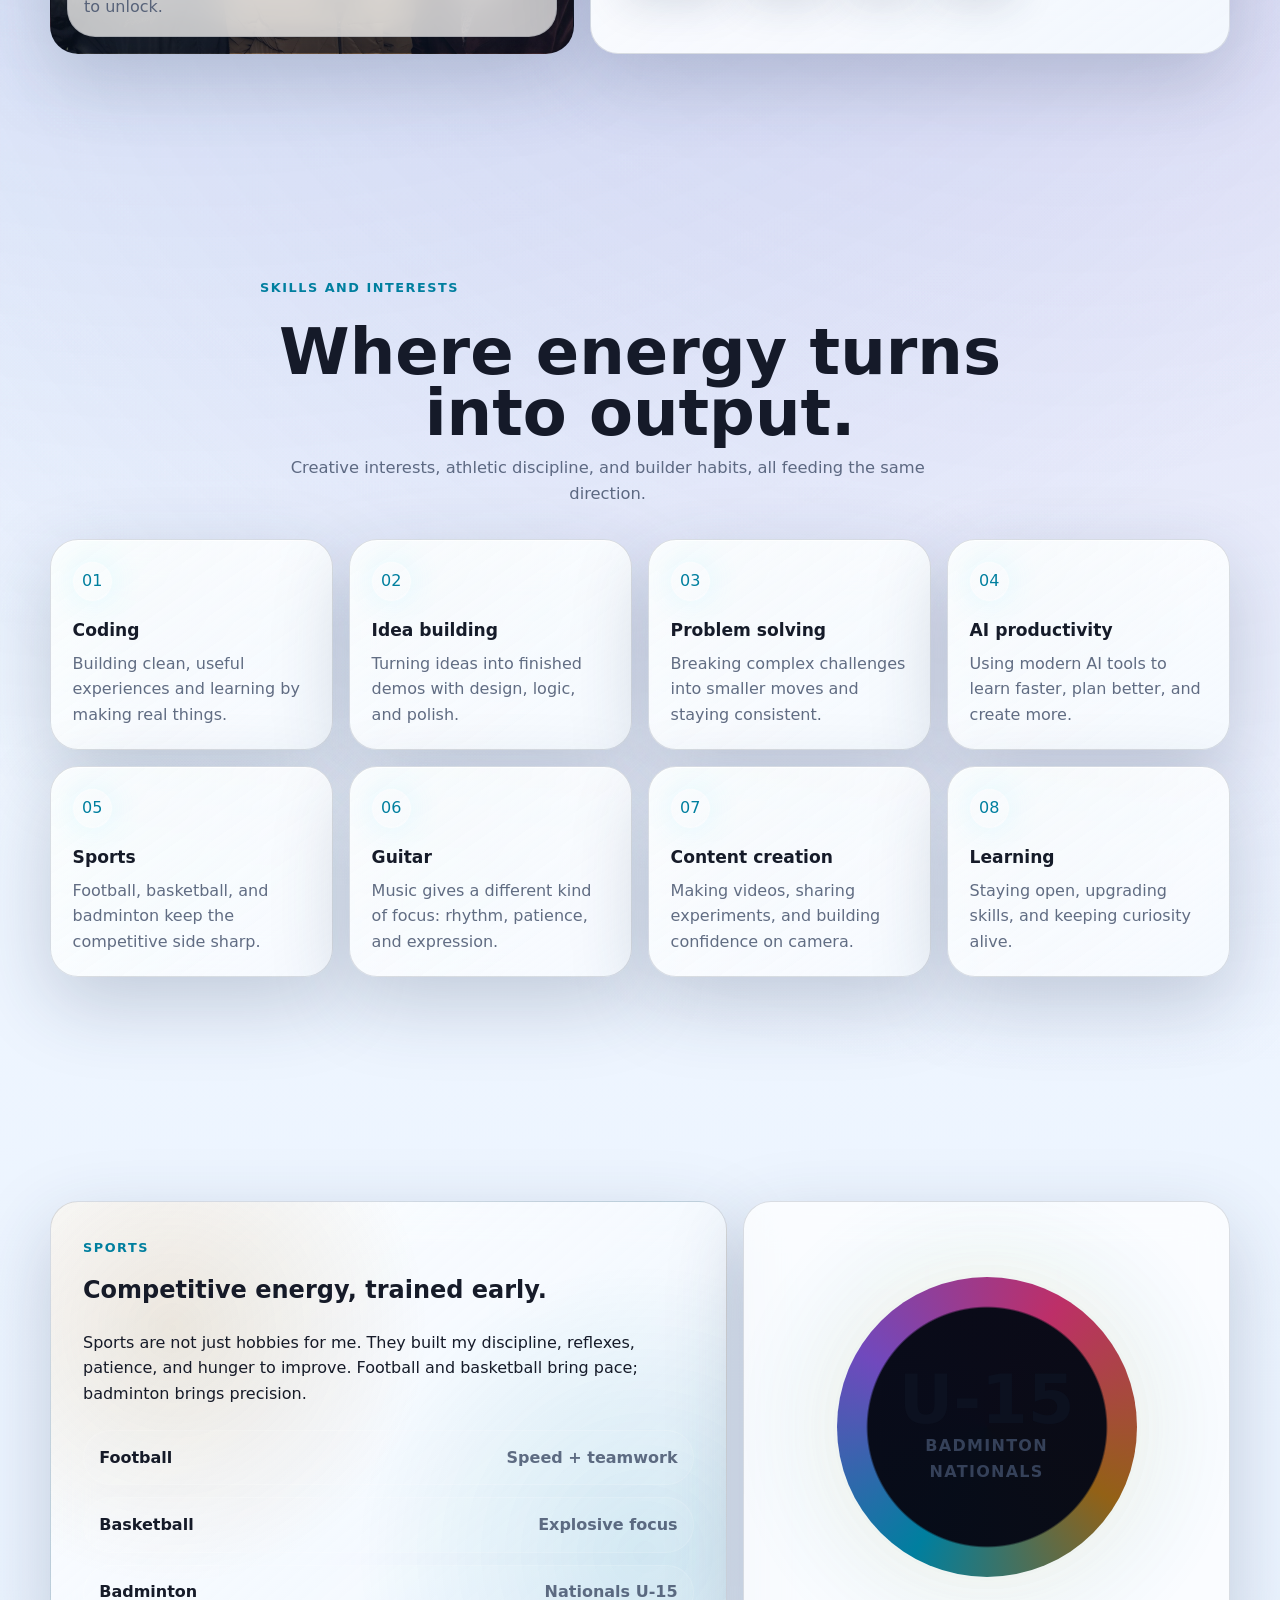
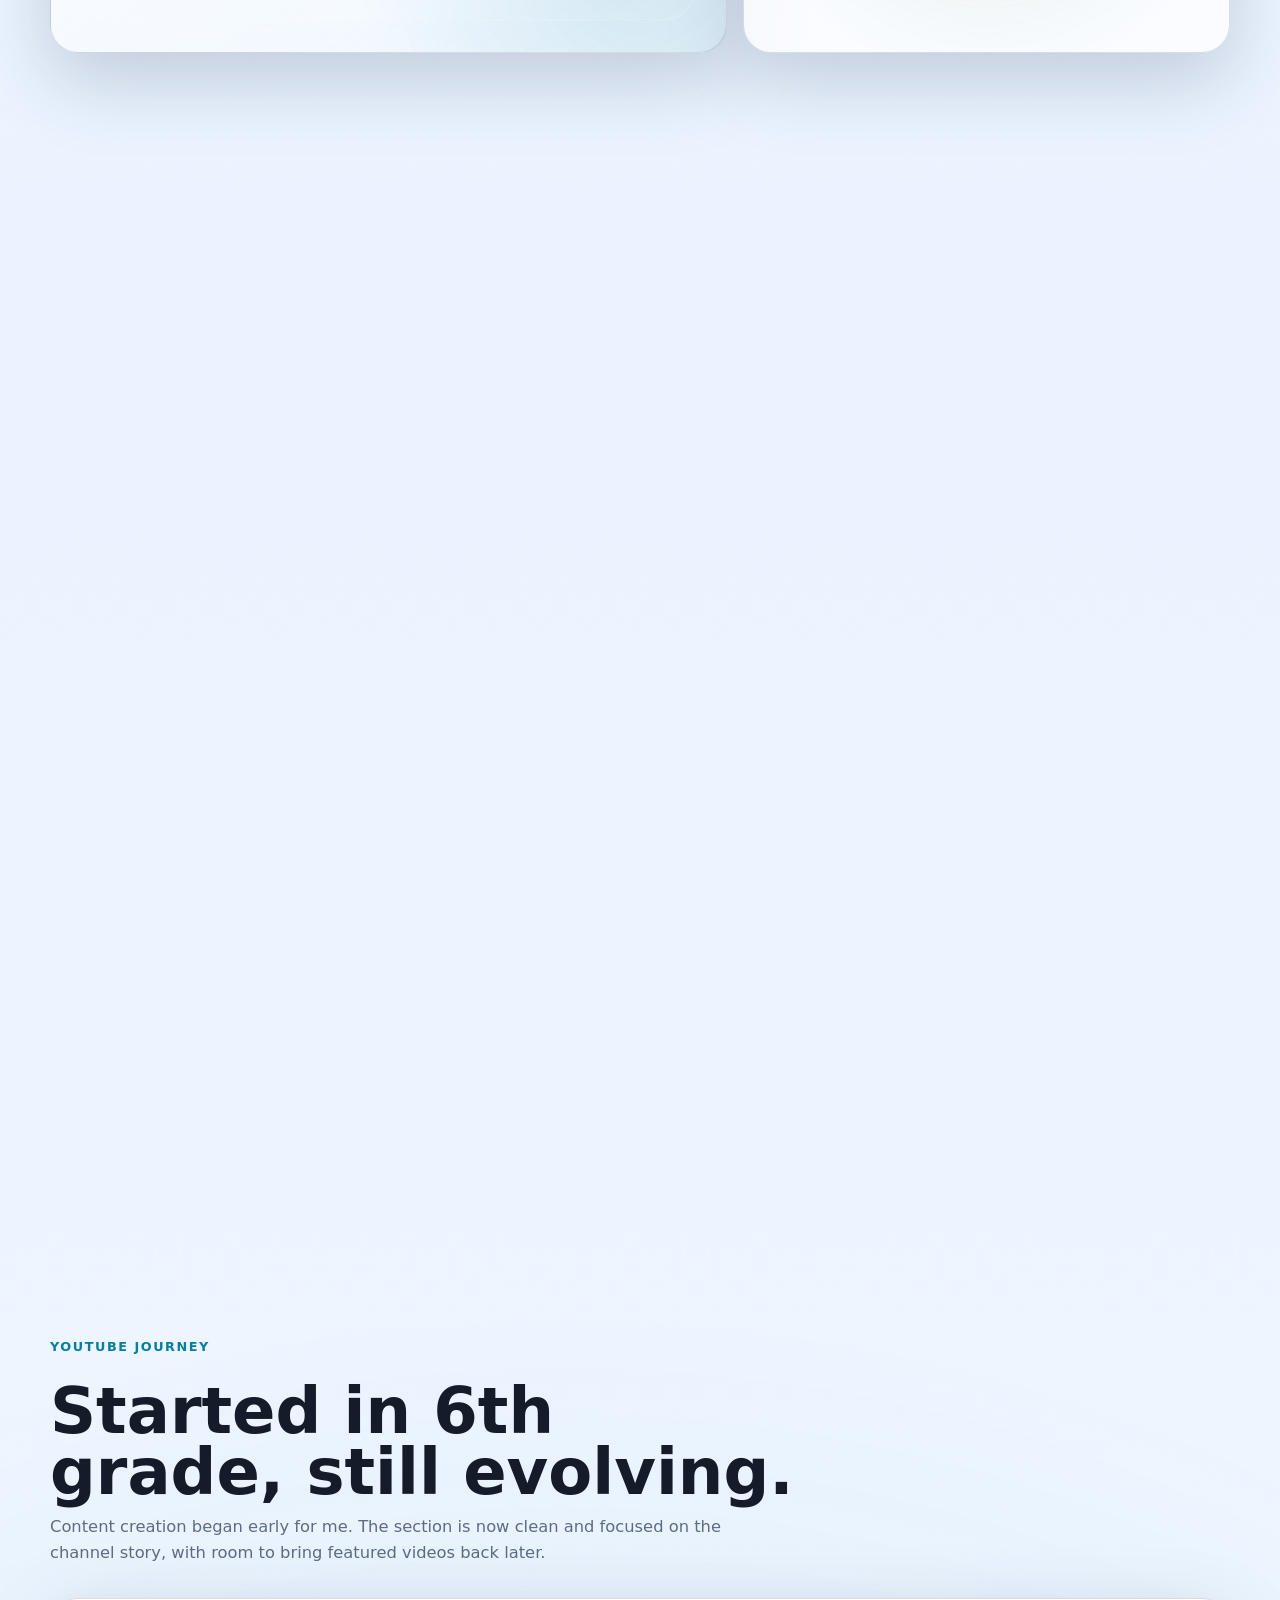
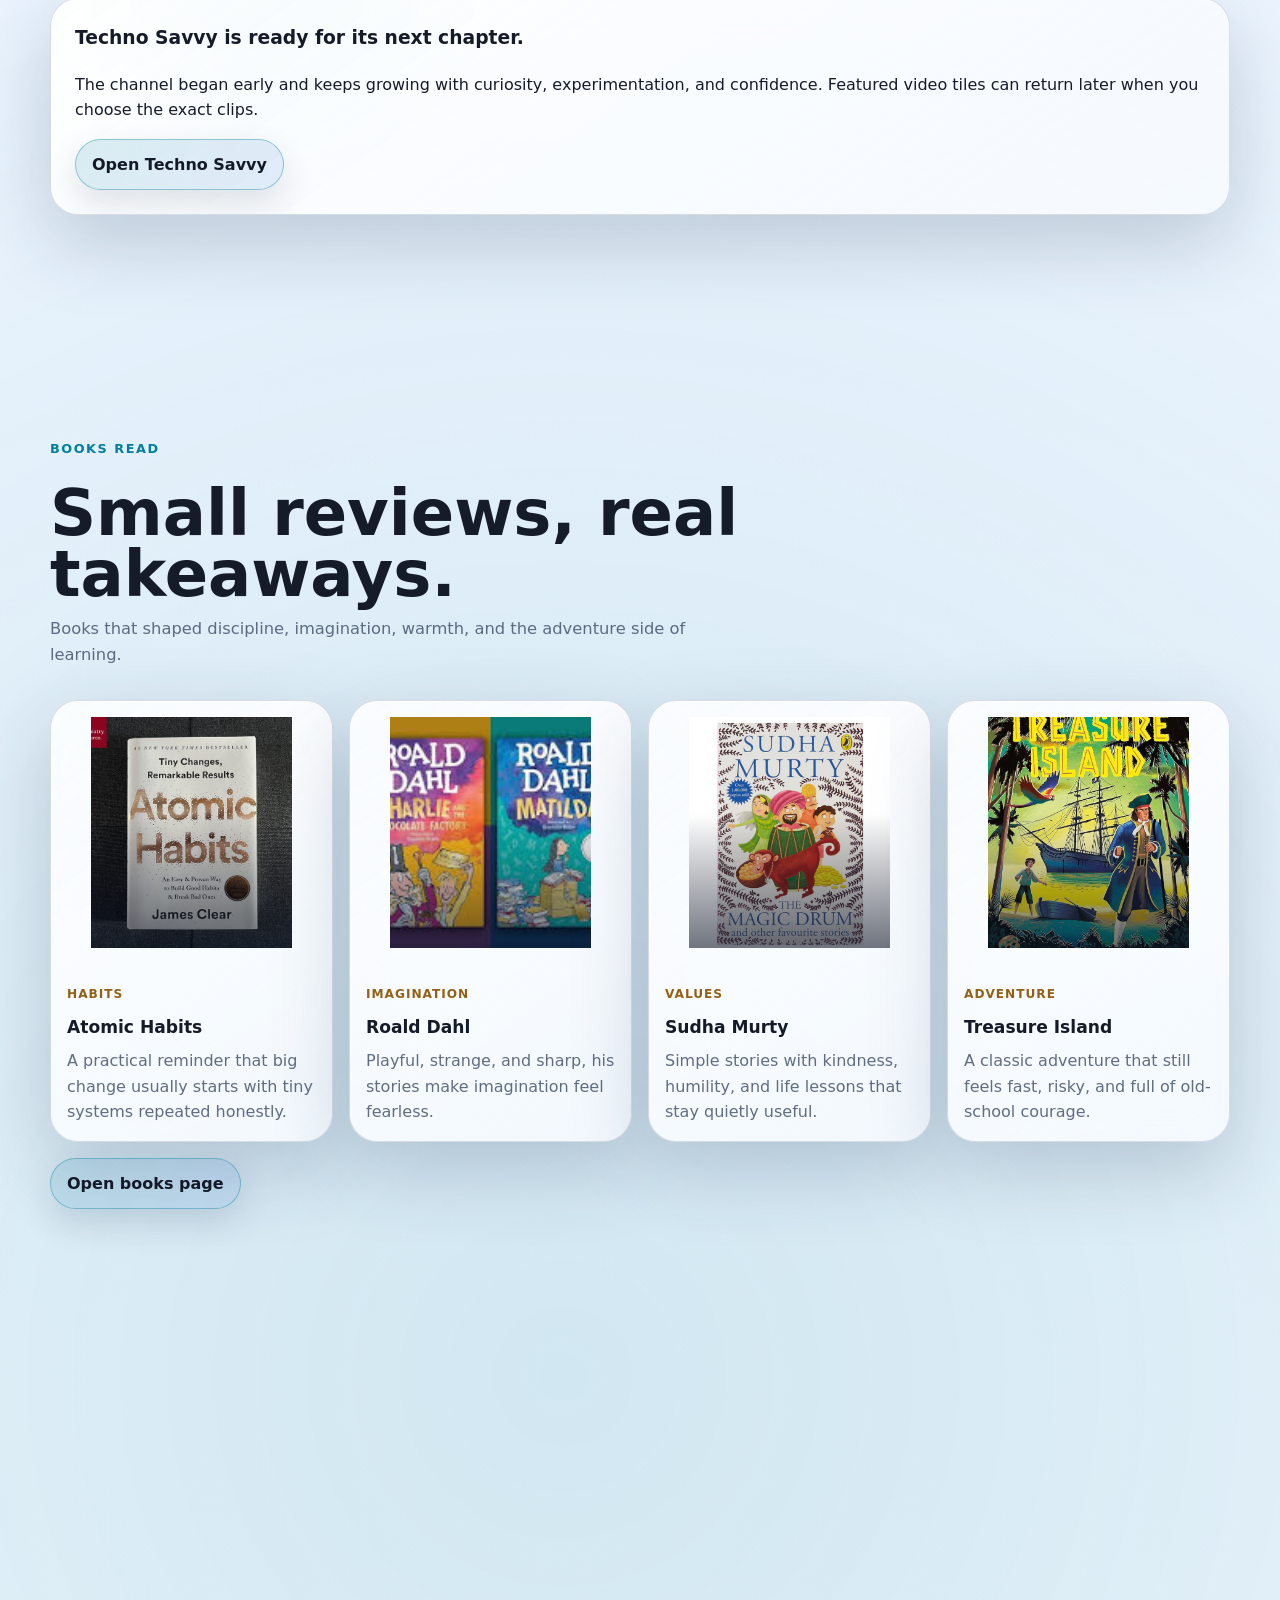
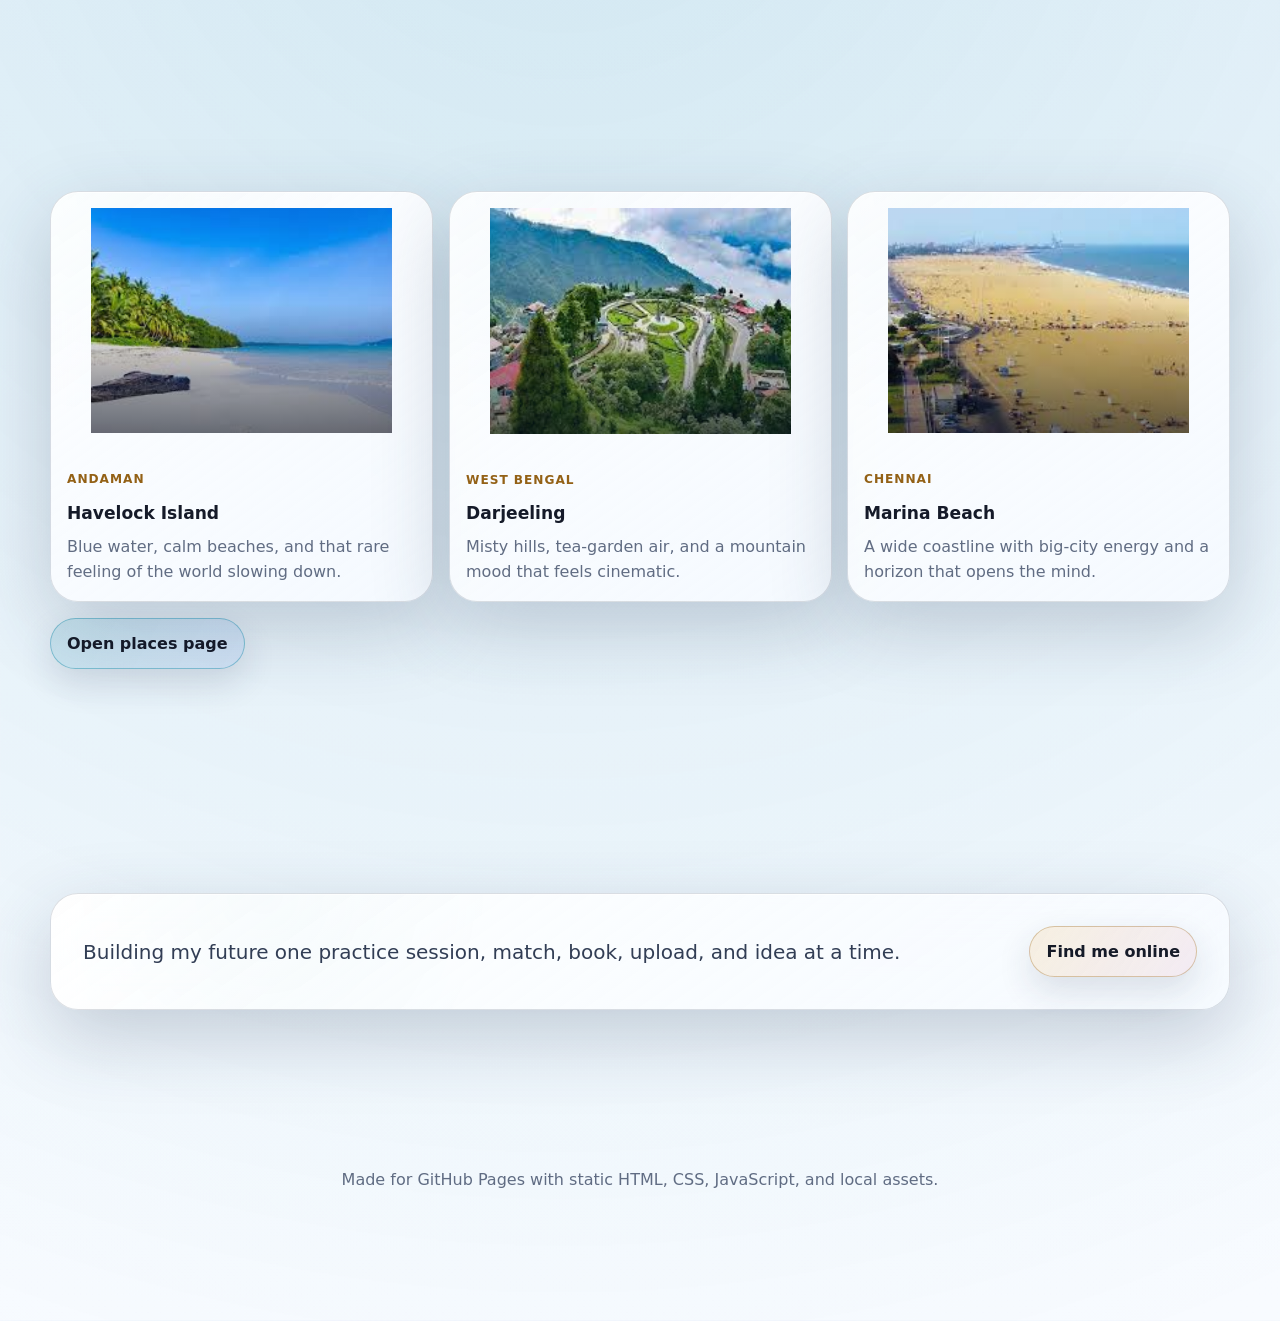
==== commit 2e3a7597: "Add inertia smooth scrolling, button ripple, card sheen, and film-grain texture Co-Authored-By: Devi" ====
--- a/index.html
+++ b/index.html
@@ -381,6 +381,8 @@
       </div>
     </section>
 
+    <script src="./assets/js/lenis.min.js"></script>
+
     <script src="./assets/js/main.js"></script>
   </body>
 </html>
--- a/assets/css/styles.css
+++ b/assets/css/styles.css
@@ -0,0 +1,2450 @@
+:root {
+  color-scheme: dark;
+  --bg: #050814;
+  --bg-2: #050814;
+  --panel: rgba(12, 16, 38, 0.6);
+  --panel-strong: rgba(255, 255, 255, 0.1);
+  --line: rgba(255, 255, 255, 0.09);
+  --text: rgba(250, 252, 255, 0.96);
+  --muted: rgba(220, 226, 255, 0.72);
+  --soft: rgba(250, 252, 255, 0.86);
+  --cyan: #7be8ff;
+  --blue: #6da6ff;
+  --purple: #b38bff;
+  --pink: #ff5c93;
+  --gold: #efc978;
+  --green: #72ffbc;
+  --shadow: 0 28px 90px rgba(0, 0, 0, 0.48);
+  --radius: 28px;
+  --max: 1180px;
+  --header-height: 74px;
+}
+
+html[data-theme="light"] {
+  color-scheme: light;
+  --bg: #edf5ff;
+  --bg-2: #f8fbff;
+  --panel: rgba(255, 255, 255, 0.72);
+  --panel-strong: rgba(20, 34, 62, 0.1);
+  --line: rgba(17, 34, 62, 0.16);
+  --text: rgba(12, 18, 32, 0.96);
+  --muted: rgba(63, 77, 104, 0.82);
+  --soft: rgba(28, 41, 66, 0.9);
+  --cyan: #007f9f;
+  --blue: #285fc7;
+  --purple: #7049bd;
+  --pink: #bd2f68;
+  --gold: #936116;
+  --green: #118556;
+  --shadow: 0 26px 78px rgba(36, 53, 88, 0.22);
+}
+
+* {
+  box-sizing: border-box;
+}
+
+html {
+  scroll-behavior: smooth;
+}
+
+body {
+  min-height: 100vh;
+  margin: 0;
+  overflow-x: hidden;
+  background:
+    radial-gradient(circle at 15% 10%, rgba(109, 166, 255, 0.18), transparent 22%),
+    radial-gradient(circle at 84% 16%, rgba(179, 139, 255, 0.16), transparent 20%),
+    radial-gradient(circle at 48% 82%, rgba(123, 232, 255, 0.1), transparent 24%),
+    linear-gradient(180deg, #03040b 0%, #050814 45%, #04050e 100%);
+  color: var(--text);
+  font-family: Inter, ui-sans-serif, system-ui, -apple-system, BlinkMacSystemFont, "Segoe UI", sans-serif;
+  line-height: 1.6;
+}
+
+html[data-theme="light"] body {
+  background:
+    radial-gradient(circle at 15% 9%, rgba(40, 95, 199, 0.22), transparent 24%),
+    radial-gradient(circle at 84% 15%, rgba(112, 73, 189, 0.18), transparent 23%),
+    radial-gradient(circle at 44% 80%, rgba(0, 127, 159, 0.14), transparent 27%),
+    linear-gradient(180deg, #f8fbff 0%, #eaf3ff 46%, #f8fbff 100%);
+}
+
+a {
+  color: inherit;
+  text-decoration: none;
+}
+
+img {
+  display: block;
+  max-width: 100%;
+}
+
+button {
+  font: inherit;
+}
+
+::selection {
+  background: rgba(70, 232, 255, 0.34);
+  color: #fff;
+}
+
+#starfield {
+  position: fixed;
+  inset: 0;
+  width: 100%;
+  height: 100%;
+  z-index: -1;
+  pointer-events: none;
+}
+
+html[data-theme="light"] #starfield {
+  opacity: 0.78;
+}
+
+.texture-noise {
+  position: fixed;
+  inset: 0;
+  z-index: -1;
+  pointer-events: none;
+  background-image:
+    linear-gradient(115deg, rgba(255, 255, 255, 0.045), transparent 24%, rgba(123, 232, 255, 0.055) 48%, transparent 72%),
+    radial-gradient(circle, rgba(255, 255, 255, 0.16) 1px, transparent 1px);
+  background-position: 0 0, 0 0;
+  background-size: 160% 160%, 42px 42px;
+  mix-blend-mode: screen;
+  opacity: 0.2;
+  animation: texture-drift 24s linear infinite;
+}
+
+.aurora {
+  position: fixed;
+  z-index: -1;
+  width: min(44vw, 34rem);
+  aspect-ratio: 1;
+  border-radius: 50%;
+  filter: blur(72px);
+  mix-blend-mode: screen;
+  opacity: 0.38;
+  pointer-events: none;
+  animation: drift 18s ease-in-out infinite alternate;
+}
+
+.aurora-one {
+  top: -10%;
+  left: -9%;
+  background: rgba(70, 232, 255, 0.22);
+}
+
+.aurora-two {
+  right: -12%;
+  top: 16%;
+  background: rgba(169, 112, 255, 0.22);
+  animation-delay: -6s;
+}
+
+.aurora-three {
+  left: 38%;
+  bottom: -20%;
+  background: rgba(255, 211, 111, 0.16);
+  animation-delay: -10s;
+}
+
+@keyframes drift {
+  from {
+    transform: translate3d(-1.5rem, -1rem, 0) scale(1);
+  }
+  to {
+    transform: translate3d(2rem, 1.5rem, 0) scale(1.08);
+  }
+}
+
+@keyframes texture-drift {
+  to {
+    background-position: 120% 80%, 42px 42px;
+  }
+}
+
+html[data-theme="light"] .texture-noise {
+  mix-blend-mode: multiply;
+  opacity: 0.14;
+}
+
+html[data-theme="light"] .aurora {
+  filter: blur(78px) saturate(1.15);
+  mix-blend-mode: multiply;
+  opacity: 0.26;
+}
+
+.scroll-progress {
+  position: fixed;
+  top: 0;
+  left: 0;
+  z-index: 3000;
+  width: 100%;
+  height: 3px;
+  transform: scaleX(0);
+  transform-origin: left center;
+  background: linear-gradient(90deg, var(--cyan), var(--purple), var(--gold));
+  box-shadow: 0 0 22px rgba(123, 232, 255, 0.48);
+  pointer-events: none;
+  will-change: transform;
+}
+
+.skip-link {
+  position: absolute;
+  top: -4rem;
+  left: 1rem;
+  z-index: 20;
+  padding: 0.7rem 1rem;
+  border: 1px solid var(--line);
+  border-radius: var(--radius);
+  background: #101424;
+  color: var(--text);
+}
+
+.skip-link:focus {
+  top: 1rem;
+}
+
+.site-header {
+  position: sticky;
+  top: 0;
+  z-index: 1000;
+  min-height: var(--header-height);
+  display: flex;
+  align-items: center;
+  justify-content: space-between;
+  gap: 16px;
+  width: min(calc(100% - 32px), var(--max));
+  margin: 0 auto;
+  padding: 14px 0;
+  backdrop-filter: blur(22px);
+}
+
+.site-header::before {
+  content: "";
+  position: absolute;
+  inset: 0 calc(50% - 50vw);
+  z-index: -1;
+  border-bottom: 1px solid rgba(255, 255, 255, 0.08);
+  background: rgba(5, 8, 20, 0.56);
+}
+
+html[data-theme="light"] .site-header::before {
+  border-bottom-color: rgba(15, 29, 52, 0.12);
+  background: rgba(248, 252, 255, 0.72);
+}
+
+.brand {
+  display: inline-flex;
+  align-items: center;
+  gap: 12px;
+  min-width: max-content;
+  font-size: 0.84rem;
+  font-weight: 800;
+  letter-spacing: 0.08em;
+  text-transform: uppercase;
+}
+
+.brand-mark {
+  position: relative;
+  display: grid;
+  place-items: center;
+  width: 38px;
+  height: 38px;
+  overflow: hidden;
+  border: 1px solid rgba(255, 255, 255, 0.34);
+  border-radius: 50%;
+  color: #06101b;
+  font-weight: 900;
+  background:
+    radial-gradient(circle at 34% 25%, rgba(255, 255, 255, 0.72), transparent 28%),
+    linear-gradient(145deg, rgba(123, 232, 255, 0.9), rgba(239, 201, 120, 0.92));
+  background-blend-mode: screen, normal;
+  box-shadow:
+    0 0 0 5px rgba(123, 232, 255, 0.08),
+    0 0 28px rgba(123, 232, 255, 0.36);
+}
+
+.brand-mark::after {
+  content: "";
+  position: absolute;
+  inset: 5px;
+  border: 1px solid rgba(255, 255, 255, 0.32);
+  border-radius: inherit;
+  pointer-events: none;
+}
+
+.nav-links {
+  display: flex;
+  align-items: center;
+  flex-wrap: wrap;
+  justify-content: flex-end;
+  gap: 10px;
+  padding: 0;
+  border: 0;
+  border-radius: 0;
+  background: transparent;
+  backdrop-filter: none;
+}
+
+.nav-links a {
+  position: relative;
+  isolation: isolate;
+  overflow: hidden;
+  padding: 10px 14px;
+  border: 1px solid transparent;
+  border-radius: 999px;
+  color: var(--muted);
+  font-size: 0.92rem;
+  font-weight: 600;
+  transition: color 220ms ease, border-color 220ms ease, background 220ms ease, box-shadow 220ms ease;
+}
+
+.nav-links a::after {
+  content: "";
+  position: absolute;
+  right: 14px;
+  bottom: 6px;
+  left: 14px;
+  height: 2px;
+  border-radius: 999px;
+  background: linear-gradient(90deg, var(--cyan), var(--gold));
+  box-shadow: 0 0 16px rgba(123, 232, 255, 0.55);
+  transform: scaleX(0);
+  transform-origin: left center;
+  transition: transform 240ms ease;
+}
+
+.nav-links a:hover,
+.nav-links a:focus-visible,
+.nav-links a[aria-current="page"] {
+  color: var(--text);
+  border-color: rgba(255, 255, 255, 0.08);
+  background: rgba(255, 255, 255, 0.06);
+  box-shadow: 0 12px 28px rgba(123, 232, 255, 0.08);
+  transform: none;
+}
+
+.nav-links a:hover::after,
+.nav-links a:focus-visible::after,
+.nav-links a[aria-current="page"]::after {
+  transform: scaleX(1);
+}
+
+html[data-theme="light"] .nav-links a:hover,
+html[data-theme="light"] .nav-links a:focus-visible,
+html[data-theme="light"] .nav-links a[aria-current="page"] {
+  border-color: rgba(15, 29, 52, 0.12);
+  background: rgba(15, 29, 52, 0.06);
+}
+
+.theme-toggle {
+  position: fixed;
+  top: 1rem;
+  right: clamp(0.9rem, 2vw, 1.6rem);
+  z-index: 1002;
+  display: grid;
+  place-items: center;
+  flex: 0 0 auto;
+  width: 3.4rem;
+  height: 2.15rem;
+  border: 1px solid rgba(255, 255, 255, 0.16);
+  border-radius: 999px;
+  background: rgba(255, 255, 255, 0.07);
+  color: var(--text);
+  cursor: pointer;
+  backdrop-filter: blur(18px);
+  transition: transform 180ms ease, border-color 180ms ease, background 180ms ease, box-shadow 180ms ease;
+}
+
+.theme-toggle:hover,
+.theme-toggle:focus-visible {
+  transform: translateY(-1px);
+  border-color: rgba(123, 232, 255, 0.42);
+  box-shadow: 0 12px 34px rgba(123, 232, 255, 0.13);
+}
+
+.theme-toggle__track {
+  position: relative;
+  width: 2.48rem;
+  height: 1.26rem;
+  border-radius: inherit;
+  background: rgba(5, 8, 20, 0.68);
+}
+
+.theme-toggle__thumb {
+  position: absolute;
+  top: 50%;
+  left: 0.12rem;
+  display: grid;
+  place-items: center;
+  width: 1.02rem;
+  height: 1.02rem;
+  border-radius: 50%;
+  background: linear-gradient(145deg, #ffffff, #9af6ff);
+  color: #06101b;
+  transform: translateY(-50%);
+  transition: left 220ms ease, background 220ms ease, color 220ms ease;
+}
+
+.theme-toggle svg {
+  grid-area: 1 / 1;
+  width: 0.72rem;
+  height: 0.72rem;
+  fill: none;
+  stroke: currentColor;
+  stroke-linecap: round;
+  stroke-linejoin: round;
+  stroke-width: 2.2;
+  transition: opacity 180ms ease, transform 180ms ease;
+}
+
+.theme-toggle__sun {
+  opacity: 0;
+  transform: scale(0.6) rotate(-40deg);
+}
+
+html[data-theme="light"] .theme-toggle {
+  border-color: rgba(17, 34, 62, 0.2);
+  background: rgba(255, 255, 255, 0.82);
+  box-shadow:
+    0 16px 36px rgba(36, 53, 88, 0.2),
+    0 0 0 5px rgba(0, 127, 159, 0.06);
+}
+
+html[data-theme="light"] .theme-toggle__track {
+  background: rgba(15, 29, 52, 0.12);
+}
+
+html[data-theme="light"] .theme-toggle__thumb {
+  left: 1.34rem;
+  background: linear-gradient(145deg, #fff2b9, #efb24f);
+  color: #4a3109;
+}
+
+html[data-theme="light"] .theme-toggle__moon {
+  opacity: 0;
+  transform: scale(0.6) rotate(40deg);
+}
+
+html[data-theme="light"] .theme-toggle__sun {
+  opacity: 1;
+  transform: scale(1) rotate(0);
+}
+
+.nav-toggle {
+  display: none;
+  place-items: center;
+  width: 2.7rem;
+  height: 2.7rem;
+  border: 1px solid var(--line);
+  border-radius: 999px;
+  background: rgba(255, 255, 255, 0.05);
+  color: var(--text);
+  cursor: pointer;
+}
+
+.nav-toggle svg,
+.icon-button svg,
+.button svg,
+.play-button svg,
+.modal-close svg {
+  width: 1.15rem;
+  height: 1.15rem;
+  fill: none;
+  stroke: currentColor;
+  stroke-linecap: round;
+  stroke-linejoin: round;
+  stroke-width: 2;
+}
+
+.page-shell {
+  width: min(calc(100% - 2rem), var(--max));
+  margin: 0 auto;
+}
+
+.hero {
+  position: relative;
+  display: grid;
+  grid-template-columns: minmax(0, 1.03fr) minmax(310px, 0.82fr);
+  gap: clamp(2.2rem, 6vw, 5.5rem);
+  align-items: center;
+  min-height: calc(92vh - var(--header-height));
+  padding: clamp(3rem, 8vw, 6rem) 0 clamp(2rem, 5vw, 4rem);
+}
+
+.hero::before {
+  content: "";
+  position: absolute;
+  top: clamp(2rem, 8vw, 5rem);
+  right: -8vw;
+  width: min(46vw, 34rem);
+  height: min(46vw, 34rem);
+  border-radius: 42% 58% 62% 38%;
+  background:
+    radial-gradient(circle at 35% 35%, rgba(123, 232, 255, 0.3), transparent 34%),
+    radial-gradient(circle at 70% 62%, rgba(239, 201, 120, 0.18), transparent 34%),
+    linear-gradient(135deg, rgba(109, 166, 255, 0.18), rgba(255, 92, 147, 0.12));
+  filter: blur(12px);
+  opacity: 0.72;
+  pointer-events: none;
+  transform: translate3d(calc(var(--parallax-x, 0) * 18px), calc(var(--parallax-y, 0) * 14px), 0);
+  transition: transform 260ms ease-out;
+}
+
+.hero-copy {
+  position: relative;
+  z-index: 1;
+}
+
+.eyebrow {
+  display: inline-flex;
+  align-items: center;
+  gap: 0.55rem;
+  margin: 0 0 1.1rem;
+  color: var(--gold);
+  font-size: 0.82rem;
+  font-weight: 800;
+  letter-spacing: 0.08em;
+  text-transform: uppercase;
+}
+
+.eyebrow::before {
+  content: "";
+  width: 0.55rem;
+  height: 0.55rem;
+  border-radius: 50%;
+  background: var(--green);
+  box-shadow: 0 0 24px var(--green);
+}
+
+h1,
+h2,
+h3,
+p {
+  margin-top: 0;
+}
+
+h1,
+h2,
+h3,
+.display {
+  font-family: ui-sans-serif, system-ui, -apple-system, BlinkMacSystemFont, "Segoe UI", sans-serif;
+  letter-spacing: 0;
+}
+
+h1 {
+  max-width: 11ch;
+  margin-bottom: 1rem;
+  font-size: clamp(3.9rem, 10vw, 8.8rem);
+  line-height: 0.88;
+  font-weight: 900;
+}
+
+.hero-copy h1 {
+  max-width: 11.5ch;
+  font-size: clamp(3.65rem, 9.25vw, 8.15rem);
+}
+
+.gradient-text {
+  color: transparent;
+  background: linear-gradient(110deg, #fff 0%, #9af6ff 34%, #b88dff 62%, #ffd36f 100%);
+  background-clip: text;
+  -webkit-background-clip: text;
+  text-shadow: 0 0 40px rgba(70, 232, 255, 0.1);
+}
+
+.hero-copy h1 .gradient-text {
+  position: relative;
+  display: inline;
+}
+
+.hero-copy h1 .gradient-text.is-typing::after {
+  content: "";
+  display: inline-block;
+  width: 0.06em;
+  height: 0.78em;
+  margin-left: 0.08em;
+  border-radius: 999px;
+  background: linear-gradient(180deg, #ffffff, var(--cyan));
+  box-shadow: 0 0 24px rgba(123, 232, 255, 0.72);
+  transform: translateY(0.08em);
+  animation: typing-caret 760ms steps(1, end) infinite;
+}
+
+@keyframes typing-caret {
+  0%,
+  46% {
+    opacity: 1;
+  }
+  47%,
+  100% {
+    opacity: 0;
+  }
+}
+
+.hero-lede {
+  max-width: 59ch;
+  min-height: 4.9em;
+  margin-bottom: 1.5rem;
+  color: var(--soft);
+  font-size: clamp(1.05rem, 1.6vw, 1.25rem);
+}
+
+.lede-type-text {
+  display: inline-block;
+  min-width: 0;
+  color: var(--text);
+  font-weight: 850;
+  text-shadow: 0 0 24px rgba(123, 232, 255, 0.18);
+}
+
+.lede-prefix,
+.lede-suffix {
+  color: var(--soft);
+}
+
+.lede-type-caret {
+  display: inline-block;
+  width: 0.12em;
+  height: 1.05em;
+  margin: 0 0.18em 0 0.04em;
+  border-radius: 999px;
+  background: var(--gold);
+  box-shadow: 0 0 18px rgba(239, 201, 120, 0.62);
+  transform: translateY(0.16em);
+  animation: typing-caret 760ms steps(1, end) infinite;
+}
+
+.hero-actions,
+.section-actions,
+.card-actions {
+  display: flex;
+  flex-wrap: wrap;
+  gap: 0.85rem;
+  align-items: center;
+}
+
+.button {
+  position: relative;
+  isolation: isolate;
+  overflow: hidden;
+  display: inline-flex;
+  align-items: center;
+  justify-content: center;
+  gap: 0.55rem;
+  min-height: 2.85rem;
+  padding: 0.74rem 1rem;
+  border: 1px solid rgba(255, 255, 255, 0.17);
+  border-radius: var(--radius);
+  background: rgba(255, 255, 255, 0.07);
+  color: var(--text);
+  font-weight: 800;
+  box-shadow: 0 12px 30px rgba(0, 0, 0, 0.18);
+  transition: transform 180ms ease, border-color 180ms ease, background 180ms ease, box-shadow 180ms ease;
+}
+
+.button::after {
+  content: "";
+  position: absolute;
+  inset: -1px;
+  z-index: 0;
+  background: linear-gradient(115deg, transparent 0 34%, rgba(255, 255, 255, 0.22) 45%, transparent 56% 100%);
+  pointer-events: none;
+  transform: translateX(-125%);
+  transition: transform 560ms ease;
+}
+
+.button:hover,
+.button:focus-visible {
+  transform: translateY(-2px);
+  border-color: rgba(70, 232, 255, 0.48);
+  background: rgba(70, 232, 255, 0.1);
+  box-shadow: 0 18px 46px rgba(70, 232, 255, 0.12);
+}
+
+.button:hover::after,
+.button:focus-visible::after {
+  transform: translateX(125%);
+}
+
+.button svg,
+.icon-button svg,
+.play-button svg {
+  transition: transform 200ms ease, filter 200ms ease;
+}
+
+.button:hover svg,
+.button:focus-visible svg {
+  transform: translateX(2px) rotate(-4deg);
+}
+
+.icon-button:hover svg,
+.icon-button:focus-visible svg,
+.play-button:hover svg,
+.play-button:focus-visible svg {
+  filter: drop-shadow(0 0 10px rgba(123, 232, 255, 0.42));
+  transform: scale(1.08) rotate(-5deg);
+}
+
+.button.primary {
+  border-color: rgba(70, 232, 255, 0.45);
+  background: linear-gradient(120deg, rgba(70, 232, 255, 0.2), rgba(169, 112, 255, 0.22));
+}
+
+.button.gold {
+  border-color: rgba(255, 211, 111, 0.48);
+  background: linear-gradient(120deg, rgba(255, 211, 111, 0.18), rgba(255, 111, 216, 0.13));
+}
+
+.meta-strip {
+  display: flex;
+  flex-wrap: wrap;
+  gap: 0.6rem;
+  margin: 1.6rem 0 0;
+}
+
+.meta-pill,
+.chip,
+.tool-pill {
+  display: inline-flex;
+  align-items: center;
+  gap: 0.45rem;
+  min-height: 2.15rem;
+  padding: 0.42rem 0.7rem;
+  border: 1px solid rgba(255, 255, 255, 0.14);
+  border-radius: 999px;
+  background: rgba(255, 255, 255, 0.065);
+  color: var(--soft);
+  font-size: 0.88rem;
+  font-weight: 700;
+  backdrop-filter: blur(16px);
+}
+
+.meta-pill::before,
+.chip::before,
+.tool-pill::before {
+  content: "";
+  width: 0.42rem;
+  height: 0.42rem;
+  border-radius: 50%;
+  background: var(--cyan);
+  box-shadow: 0 0 18px rgba(70, 232, 255, 0.68);
+}
+
+.hero-visual {
+  position: relative;
+  min-height: 520px;
+  perspective: 1400px;
+}
+
+.portrait-frame {
+  position: absolute;
+  inset: 3rem 0 1.5rem;
+  display: grid;
+  place-items: center;
+  transform: translate3d(calc(var(--parallax-x, 0) * -10px), calc(var(--parallax-y, 0) * -7px), 0);
+  transition: transform 220ms ease-out;
+  will-change: transform;
+}
+
+.portrait-frame::before {
+  content: "";
+  position: absolute;
+  width: min(100%, 452px);
+  aspect-ratio: 1;
+  border-radius: 38% 62% 42% 58%;
+  background:
+    conic-gradient(from 180deg, rgba(123, 232, 255, 0), rgba(123, 232, 255, 0.26), rgba(239, 201, 120, 0.18), rgba(255, 92, 147, 0.12), rgba(123, 232, 255, 0));
+  filter: blur(20px);
+  opacity: 0.62;
+  animation: slow-spin 38s linear infinite reverse;
+}
+
+.portrait-orbit {
+  position: absolute;
+  width: min(100%, 420px);
+  aspect-ratio: 1;
+  border: 1px solid rgba(255, 255, 255, 0.2);
+  border-radius: 50%;
+  animation: slow-spin 24s linear infinite;
+}
+
+.portrait-orbit::before,
+.portrait-orbit::after {
+  content: "";
+  position: absolute;
+  width: 0.82rem;
+  height: 0.82rem;
+  border-radius: 50%;
+  background: var(--gold);
+  box-shadow: 0 0 30px rgba(255, 211, 111, 0.9);
+}
+
+.portrait-orbit::before {
+  top: 11%;
+  left: 16%;
+}
+
+.portrait-orbit::after {
+  right: 8%;
+  bottom: 25%;
+  background: var(--cyan);
+  box-shadow: 0 0 30px rgba(70, 232, 255, 0.9);
+}
+
+@keyframes slow-spin {
+  to {
+    transform: rotate(360deg);
+  }
+}
+
+.portrait {
+  position: relative;
+  width: min(100%, 390px);
+  aspect-ratio: 1;
+  overflow: hidden;
+  border: 1px solid rgba(255, 255, 255, 0.28);
+  border-radius: 50%;
+  background: #111;
+  box-shadow:
+    0 0 0 12px rgba(255, 255, 255, 0.035),
+    0 0 90px rgba(70, 232, 255, 0.25),
+    var(--shadow);
+  animation: portrait-drift 7.5s ease-in-out infinite;
+  transition: box-shadow 420ms ease, filter 420ms ease, transform 420ms ease;
+  will-change: transform;
+}
+
+.portrait::after {
+  content: "";
+  position: absolute;
+  inset: 0;
+  background:
+    linear-gradient(140deg, rgba(255, 255, 255, 0.18), transparent 34%),
+    radial-gradient(circle at 50% 108%, rgba(169, 112, 255, 0.38), transparent 42%);
+  mix-blend-mode: screen;
+}
+
+.portrait img {
+  width: 100%;
+  height: 100%;
+  object-fit: cover;
+  object-position: 50% 44%;
+  transform: scale(1.08);
+}
+
+.hero-card {
+  position: absolute;
+  right: 0;
+  bottom: 1.1rem;
+  max-width: 19rem;
+  padding: 1rem;
+  border: 1px solid rgba(255, 255, 255, 0.18);
+  border-radius: var(--radius);
+  background: rgba(7, 10, 23, 0.68);
+  backdrop-filter: blur(22px);
+  box-shadow: var(--shadow);
+  animation: soft-card-float 7.8s ease-in-out infinite;
+  transition: border-color 420ms ease, box-shadow 420ms ease, transform 420ms ease;
+  will-change: transform;
+}
+
+.hero-card strong {
+  display: block;
+  margin-bottom: 0.2rem;
+}
+
+.hero-card p {
+  margin-bottom: 0;
+  color: var(--muted);
+  font-size: 0.94rem;
+}
+
+.floating-badge {
+  position: absolute;
+  left: 0;
+  top: 3.2rem;
+  display: grid;
+  gap: 0.08rem;
+  padding: 0.9rem 1rem;
+  border: 1px solid rgba(255, 255, 255, 0.18);
+  border-radius: var(--radius);
+  background: rgba(255, 255, 255, 0.065);
+  backdrop-filter: blur(18px);
+  box-shadow: var(--shadow);
+  animation: soft-card-float 7s ease-in-out infinite reverse;
+  transition: border-color 420ms ease, box-shadow 420ms ease, transform 420ms ease;
+  will-change: transform;
+}
+
+.hero-visual:hover .portrait {
+  animation-play-state: paused;
+  transform: translateY(-9px) scale(1.012);
+  filter: saturate(1.08) contrast(1.03);
+  box-shadow:
+    0 0 0 12px rgba(255, 255, 255, 0.05),
+    0 0 115px rgba(123, 232, 255, 0.36),
+    0 26px 90px rgba(0, 0, 0, 0.52);
+}
+
+.hero-visual:hover .floating-badge,
+.hero-visual:hover .hero-card {
+  animation-play-state: paused;
+  border-color: rgba(123, 232, 255, 0.34);
+  box-shadow:
+    0 18px 70px rgba(0, 0, 0, 0.44),
+    0 0 42px rgba(123, 232, 255, 0.2);
+  transform: translateY(-8px);
+}
+
+@keyframes portrait-drift {
+  0%,
+  100% {
+    transform: translate3d(0, 0, 0) rotate(0deg);
+  }
+  50% {
+    transform: translate3d(0, -10px, 0) rotate(0.35deg);
+  }
+}
+
+@keyframes soft-card-float {
+  0%,
+  100% {
+    transform: translate3d(0, 0, 0);
+  }
+  50% {
+    transform: translate3d(0, -7px, 0);
+  }
+}
+
+.floating-badge span {
+  color: var(--muted);
+  font-size: 0.78rem;
+  font-weight: 800;
+  letter-spacing: 0.08em;
+  text-transform: uppercase;
+}
+
+.floating-badge b {
+  font-size: 1.55rem;
+  line-height: 1;
+}
+
+.section {
+  position: relative;
+  padding: clamp(4rem, 9vw, 7rem) 0;
+}
+
+.section.compact {
+  padding: clamp(2.8rem, 7vw, 5rem) 0;
+}
+
+.section-divider {
+  width: min(calc(100% - 2rem), var(--max));
+  height: 1px;
+  margin: 0 auto;
+  background: linear-gradient(90deg, transparent, rgba(70, 232, 255, 0.48), rgba(255, 211, 111, 0.2), transparent);
+  background-size: 200% 100%;
+  animation: line-glow-flow 9s ease-in-out infinite;
+}
+
+@keyframes line-glow-flow {
+  0%,
+  100% {
+    background-position: 0% 50%;
+  }
+  50% {
+    background-position: 100% 50%;
+  }
+}
+
+.section-kicker {
+  display: inline-flex;
+  margin-bottom: 0.8rem;
+  color: var(--cyan);
+  font-size: 0.8rem;
+  font-weight: 900;
+  letter-spacing: 0.12em;
+  text-transform: uppercase;
+}
+
+.section-heading {
+  display: grid;
+  gap: 0.65rem;
+  max-width: 760px;
+  margin-bottom: 2rem;
+}
+
+.section-heading.center {
+  margin-right: auto;
+  margin-left: auto;
+  text-align: center;
+}
+
+.section-heading h2,
+.page-hero h1 {
+  margin-bottom: 0;
+  font-size: clamp(2.25rem, 5vw, 4.8rem);
+  line-height: 0.96;
+  font-weight: 900;
+}
+
+.section-heading p,
+.page-hero p {
+  max-width: 67ch;
+  margin-bottom: 0;
+  color: var(--muted);
+  font-size: 1.02rem;
+}
+
+.page-hero {
+  display: grid;
+  gap: 1rem;
+  align-content: end;
+  min-height: 42vh;
+  padding: clamp(4rem, 10vw, 7rem) 0 clamp(2.5rem, 5vw, 4rem);
+}
+
+.page-hero h1 {
+  max-width: 12ch;
+}
+
+.page-hero.wide h1 {
+  max-width: 15ch;
+}
+
+.grid {
+  display: grid;
+  gap: 1rem;
+}
+
+.grid.two {
+  grid-template-columns: repeat(2, minmax(0, 1fr));
+}
+
+.grid.three {
+  grid-template-columns: repeat(3, minmax(0, 1fr));
+}
+
+.grid.four {
+  grid-template-columns: repeat(4, minmax(0, 1fr));
+}
+
+.glass-card,
+.feature-card,
+.book-card,
+.place-card,
+.timeline-card,
+.video-card,
+.contact-card,
+.stat-card {
+  position: relative;
+  overflow: hidden;
+  border: 1px solid rgba(255, 255, 255, 0.14);
+  border-radius: var(--radius);
+  background:
+    linear-gradient(140deg, rgba(255, 255, 255, 0.105), rgba(255, 255, 255, 0.045)),
+    rgba(4, 7, 17, 0.55);
+  box-shadow: 0 18px 50px rgba(0, 0, 0, 0.22);
+  backdrop-filter: blur(22px);
+  transition: transform 260ms cubic-bezier(0.2, 0.8, 0.2, 1), border-color 220ms ease, box-shadow 220ms ease, background 220ms ease;
+}
+
+.glass-card::before,
+.feature-card::before,
+.book-card::before,
+.place-card::before,
+.timeline-card::before,
+.video-card::before,
+.contact-card::before,
+.stat-card::before {
+  content: "";
+  position: absolute;
+  inset: 0;
+  pointer-events: none;
+  background:
+    linear-gradient(120deg, rgba(255, 255, 255, 0.14), transparent 34%),
+    radial-gradient(circle at var(--cursor-x, 50%) var(--cursor-y, 50%), rgba(70, 232, 255, 0.16), transparent 28%);
+  opacity: 0;
+  transition: opacity 220ms ease;
+}
+
+.glass-card:hover::before,
+.feature-card:hover::before,
+.book-card:hover::before,
+.place-card:hover::before,
+.timeline-card:hover::before,
+.video-card:hover::before,
+.contact-card:hover::before,
+.stat-card:hover::before {
+  opacity: 1;
+}
+
+.glass-card:hover,
+.stat-card:hover,
+.timeline-card:hover,
+.contact-card:hover,
+.channel-card:hover {
+  border-color: rgba(123, 232, 255, 0.28);
+  box-shadow:
+    0 26px 70px rgba(0, 0, 0, 0.28),
+    0 0 40px rgba(123, 232, 255, 0.08);
+  transform: translateY(-4px);
+}
+
+.glass-card {
+  padding: clamp(1.1rem, 2vw, 1.5rem);
+}
+
+.about-grid {
+  display: grid;
+  grid-template-columns: minmax(0, 0.9fr) minmax(0, 1.1fr);
+  gap: 1rem;
+  align-items: stretch;
+}
+
+.about-copy {
+  padding: clamp(1.2rem, 3vw, 2rem);
+}
+
+.about-copy p {
+  color: var(--soft);
+  font-size: 1.06rem;
+}
+
+.about-copy p:last-child {
+  margin-bottom: 0;
+}
+
+.mini-profile {
+  display: grid;
+  align-content: end;
+  min-height: 390px;
+  padding: 1rem;
+  background:
+    linear-gradient(180deg, transparent, rgba(3, 5, 13, 0.78)),
+    url("../images/profile-family-hero.jpg") center 42% / cover;
+}
+
+.mini-profile-content {
+  padding: 1rem;
+  border: 1px solid rgba(255, 255, 255, 0.14);
+  border-radius: var(--radius);
+  background: rgba(5, 7, 17, 0.66);
+  backdrop-filter: blur(18px);
+}
+
+.mini-profile-content p {
+  margin: 0.35rem 0 0;
+  color: var(--muted);
+}
+
+.skills-cloud {
+  display: flex;
+  flex-wrap: wrap;
+  gap: 0.7rem;
+}
+
+.feature-card,
+.stat-card,
+.timeline-card,
+.contact-card {
+  padding: clamp(1rem, 2vw, 1.35rem);
+}
+
+.feature-card {
+  min-height: 175px;
+  transition: transform 260ms cubic-bezier(0.2, 0.8, 0.2, 1), border-color 220ms ease, box-shadow 220ms ease;
+}
+
+.feature-card:hover {
+  transform: translateY(-5px);
+  border-color: rgba(70, 232, 255, 0.36);
+}
+
+.feature-icon,
+.stat-icon,
+.contact-icon {
+  display: grid;
+  place-items: center;
+  width: 2.45rem;
+  height: 2.45rem;
+  margin-bottom: 1rem;
+  border: 1px solid rgba(255, 255, 255, 0.18);
+  border-radius: 50%;
+  background: rgba(255, 255, 255, 0.08);
+  color: var(--cyan);
+  box-shadow: 0 0 34px rgba(70, 232, 255, 0.14);
+  transition: transform 220ms ease, box-shadow 220ms ease;
+}
+
+.feature-card:hover .feature-icon,
+.stat-card:hover .stat-icon,
+.contact-card:hover .contact-icon {
+  box-shadow: 0 0 38px rgba(123, 232, 255, 0.28);
+  transform: translateY(-2px) scale(1.04);
+}
+
+.feature-card h3,
+.stat-card h3,
+.timeline-card h3,
+.contact-card h3,
+.book-card h3,
+.place-card h3,
+.video-card h3 {
+  margin-bottom: 0.42rem;
+  font-size: 1.07rem;
+}
+
+.feature-card p,
+.stat-card p,
+.timeline-card p,
+.contact-card p,
+.book-card p,
+.place-card p,
+.video-card p {
+  margin-bottom: 0;
+  color: var(--muted);
+}
+
+.sports-stage {
+  position: relative;
+  display: grid;
+  grid-template-columns: minmax(0, 1fr) minmax(280px, 0.72fr);
+  gap: 1rem;
+  align-items: stretch;
+}
+
+.sports-panel {
+  min-height: 430px;
+  padding: clamp(1.3rem, 3vw, 2rem);
+  background:
+    radial-gradient(circle at 18% 28%, rgba(255, 211, 111, 0.2), transparent 16rem),
+    radial-gradient(circle at 88% 78%, rgba(70, 232, 255, 0.18), transparent 18rem),
+    linear-gradient(140deg, rgba(255, 255, 255, 0.1), rgba(255, 255, 255, 0.035));
+}
+
+.sports-list {
+  display: grid;
+  gap: 0.75rem;
+  margin-top: 1.5rem;
+}
+
+.sport-row {
+  display: flex;
+  align-items: center;
+  justify-content: space-between;
+  gap: 1rem;
+  padding: 0.86rem 0.95rem;
+  border: 1px solid rgba(255, 255, 255, 0.14);
+  border-radius: var(--radius);
+  background: rgba(255, 255, 255, 0.055);
+}
+
+.sport-row span {
+  color: var(--muted);
+  font-weight: 800;
+}
+
+.achievement-ring {
+  display: grid;
+  place-items: center;
+  min-height: 100%;
+  padding: 1rem;
+}
+
+.ring {
+  display: grid;
+  place-items: center;
+  width: min(100%, 300px);
+  aspect-ratio: 1;
+  border-radius: 50%;
+  background:
+    radial-gradient(circle, rgba(7, 10, 22, 0.98) 0 56%, transparent 57%),
+    conic-gradient(from 120deg, var(--gold), var(--cyan), var(--purple), var(--pink), var(--gold));
+  box-shadow: 0 0 80px rgba(255, 211, 111, 0.14);
+}
+
+.ring-content {
+  width: 74%;
+  text-align: center;
+}
+
+.ring-content b {
+  display: block;
+  font-size: clamp(2.1rem, 6vw, 4.2rem);
+  line-height: 0.95;
+}
+
+.ring-content span {
+  color: var(--muted);
+  font-weight: 800;
+  letter-spacing: 0.08em;
+  text-transform: uppercase;
+}
+
+.media-split {
+  display: grid;
+  grid-template-columns: minmax(0, 0.72fr) minmax(0, 1fr);
+  gap: 1rem;
+  align-items: stretch;
+}
+
+.channel-card {
+  display: grid;
+  gap: 1.2rem;
+  padding: clamp(1.1rem, 3vw, 1.5rem);
+}
+
+.channel-avatar {
+  position: relative;
+  width: min(100%, 250px);
+  aspect-ratio: 1;
+  overflow: hidden;
+  border: 1px solid rgba(255, 255, 255, 0.2);
+  border-radius: 50% 50% 45% 45%;
+  box-shadow: 0 0 58px rgba(169, 112, 255, 0.2);
+}
+
+.channel-avatar img {
+  width: 100%;
+  height: 100%;
+  object-fit: cover;
+  object-position: 50% 44%;
+  transform: scale(1.08);
+}
+
+.channel-avatar::after {
+  content: "";
+  position: absolute;
+  inset: 0;
+  background: linear-gradient(140deg, rgba(255, 255, 255, 0.16), transparent 42%);
+}
+
+.video-rail-wrap {
+  position: relative;
+  min-width: 0;
+}
+
+.rail-toolbar {
+  display: flex;
+  justify-content: flex-end;
+  gap: 0.55rem;
+  margin-bottom: 0.75rem;
+}
+
+.icon-button,
+.modal-close {
+  display: grid;
+  place-items: center;
+  width: 2.5rem;
+  height: 2.5rem;
+  border: 1px solid rgba(255, 255, 255, 0.14);
+  border-radius: var(--radius);
+  background: rgba(255, 255, 255, 0.07);
+  color: var(--text);
+  cursor: pointer;
+  transition: transform 180ms ease, border-color 180ms ease, background 180ms ease;
+}
+
+.icon-button:hover,
+.icon-button:focus-visible,
+.modal-close:hover,
+.modal-close:focus-visible {
+  transform: translateY(-2px);
+  border-color: rgba(70, 232, 255, 0.42);
+  background: rgba(70, 232, 255, 0.1);
+}
+
+.video-rail {
+  display: grid;
+  grid-auto-flow: column;
+  grid-auto-columns: minmax(260px, 42%);
+  gap: 1rem;
+  overflow-x: auto;
+  overscroll-behavior-inline: contain;
+  padding: 0.25rem 0.1rem 1rem;
+  scroll-snap-type: inline mandatory;
+  scrollbar-width: thin;
+}
+
+.video-rail > * {
+  scroll-snap-align: start;
+}
+
+.video-card {
+  cursor: pointer;
+  transition: transform 260ms cubic-bezier(0.2, 0.8, 0.2, 1), border-color 220ms ease, box-shadow 220ms ease;
+}
+
+.video-card:hover {
+  transform: translateY(-5px);
+  border-color: rgba(255, 211, 111, 0.38);
+}
+
+.video-visual {
+  position: relative;
+  display: grid;
+  place-items: center;
+  aspect-ratio: 16 / 10;
+  overflow: hidden;
+  background:
+    radial-gradient(circle at 22% 20%, rgba(70, 232, 255, 0.22), transparent 38%),
+    radial-gradient(circle at 86% 74%, rgba(255, 111, 216, 0.16), transparent 38%),
+    linear-gradient(135deg, rgba(255, 255, 255, 0.08), rgba(255, 255, 255, 0.025));
+}
+
+.video-visual::before {
+  content: "";
+  position: absolute;
+  inset: 0;
+  background-image:
+    linear-gradient(120deg, transparent 0 42%, rgba(255, 255, 255, 0.12) 48%, transparent 54%),
+    radial-gradient(circle, rgba(255, 255, 255, 0.24) 1px, transparent 1px);
+  background-size: 180% 100%, 22px 22px;
+  animation: shimmer 5.5s linear infinite;
+}
+
+@keyframes shimmer {
+  to {
+    background-position: -180% 0, 22px 22px;
+  }
+}
+
+.play-button {
+  position: relative;
+  z-index: 1;
+  display: grid;
+  place-items: center;
+  width: 3.4rem;
+  height: 3.4rem;
+  border: 1px solid rgba(255, 255, 255, 0.32);
+  border-radius: 50%;
+  background: rgba(5, 7, 18, 0.7);
+  color: #fff;
+  box-shadow: 0 0 38px rgba(70, 232, 255, 0.28);
+}
+
+.play-button svg {
+  margin-left: 0.18rem;
+  fill: currentColor;
+  stroke: none;
+}
+
+.video-content,
+.book-content,
+.place-content {
+  position: relative;
+  z-index: 1;
+  padding: 1rem;
+}
+
+.timeline {
+  position: relative;
+  display: grid;
+  gap: 1rem;
+}
+
+.timeline::before {
+  content: "";
+  position: absolute;
+  top: 0.5rem;
+  bottom: 0.5rem;
+  left: 1.1rem;
+  width: 1px;
+  background: linear-gradient(var(--cyan), rgba(255, 255, 255, 0.08), var(--gold));
+}
+
+.timeline-card {
+  display: grid;
+  grid-template-columns: 2.2rem minmax(0, 1fr);
+  gap: 1rem;
+}
+
+.timeline-dot {
+  position: relative;
+  z-index: 1;
+  display: grid;
+  place-items: center;
+  width: 2.2rem;
+  height: 2.2rem;
+  border-radius: 50%;
+  background: #080b18;
+  border: 1px solid rgba(70, 232, 255, 0.5);
+  color: var(--cyan);
+  font-size: 0.76rem;
+  font-weight: 900;
+  box-shadow: 0 0 28px rgba(70, 232, 255, 0.18);
+}
+
+.tool-stack {
+  display: flex;
+  flex-wrap: wrap;
+  gap: 0.45rem;
+  margin: 1rem 0;
+}
+
+.tool-pill {
+  min-height: 1.9rem;
+  padding: 0.25rem 0.55rem;
+  font-size: 0.76rem;
+}
+
+.book-card,
+.place-card {
+  transition: transform 260ms cubic-bezier(0.2, 0.8, 0.2, 1), border-color 220ms ease, box-shadow 220ms ease;
+}
+
+.book-card:hover,
+.place-card:hover {
+  transform: translateY(-5px);
+  border-color: rgba(70, 232, 255, 0.36);
+}
+
+.book-cover,
+.place-image {
+  position: relative;
+  overflow: hidden;
+  aspect-ratio: 4 / 3;
+  background: rgba(255, 255, 255, 0.05);
+}
+
+.book-cover {
+  aspect-ratio: 4 / 4.6;
+}
+
+.book-cover img,
+.place-image img {
+  width: 100%;
+  height: 100%;
+  object-fit: cover;
+  transition: transform 550ms ease, filter 550ms ease;
+}
+
+.book-card:hover img,
+.place-card:hover img {
+  transform: scale(1.06);
+  filter: saturate(1.1) contrast(1.05);
+}
+
+.book-cover::after,
+.place-image::after {
+  content: "";
+  position: absolute;
+  inset: 0;
+  background: linear-gradient(180deg, transparent 45%, rgba(5, 6, 13, 0.72));
+}
+
+.place-meta,
+.book-meta {
+  display: inline-flex;
+  margin-bottom: 0.6rem;
+  color: var(--gold);
+  font-size: 0.76rem;
+  font-weight: 900;
+  letter-spacing: 0.08em;
+  text-transform: uppercase;
+}
+
+.quote-band {
+  display: grid;
+  grid-template-columns: minmax(0, 1fr) auto;
+  gap: 1rem;
+  align-items: center;
+  padding: clamp(1.3rem, 3vw, 2rem);
+  border: 1px solid rgba(255, 255, 255, 0.14);
+  border-radius: var(--radius);
+  background:
+    radial-gradient(circle at 14% 20%, rgba(255, 211, 111, 0.15), transparent 18rem),
+    rgba(255, 255, 255, 0.055);
+  backdrop-filter: blur(18px);
+}
+
+.quote-band p {
+  margin-bottom: 0;
+  color: var(--soft);
+  font-size: clamp(1rem, 2vw, 1.25rem);
+}
+
+.contact-layout {
+  display: grid;
+  grid-template-columns: minmax(0, 0.85fr) minmax(0, 1.15fr);
+  gap: 1rem;
+  align-items: stretch;
+}
+
+.contact-profile {
+  display: grid;
+  min-height: 460px;
+  padding: 1rem;
+  background:
+    linear-gradient(180deg, transparent, rgba(3, 5, 13, 0.82)),
+    url("../images/profile-family-hero.jpg") center 42% / cover;
+}
+
+.contact-profile .mini-profile-content {
+  align-self: end;
+}
+
+.social-list {
+  display: grid;
+  gap: 0.75rem;
+}
+
+.social-row {
+  display: flex;
+  align-items: center;
+  justify-content: space-between;
+  gap: 1rem;
+  padding: 0.9rem 1rem;
+  border: 1px solid rgba(255, 255, 255, 0.13);
+  border-radius: var(--radius);
+  background: rgba(255, 255, 255, 0.055);
+  transition: transform 180ms ease, border-color 180ms ease;
+}
+
+.social-row:hover {
+  transform: translateY(-2px);
+  border-color: rgba(70, 232, 255, 0.36);
+}
+
+.social-row span {
+  color: var(--muted);
+}
+
+.footer {
+  width: min(calc(100% - 2rem), var(--max));
+  margin: 0 auto;
+  padding: 2.8rem 0 7rem;
+  color: var(--muted);
+  text-align: center;
+}
+
+.floating-actions {
+  position: fixed;
+  right: 1rem;
+  bottom: 1rem;
+  z-index: 12;
+  display: grid;
+  gap: 0.65rem;
+}
+
+.floating-actions .icon-button {
+  position: relative;
+  isolation: isolate;
+  width: 3rem;
+  height: 3rem;
+  border: 1px solid rgba(255, 255, 255, 0.38);
+  border-radius: 50%;
+  background:
+    radial-gradient(circle at 32% 24%, rgba(255, 255, 255, 0.32), transparent 26%),
+    linear-gradient(145deg, rgba(11, 20, 45, 0.95), rgba(31, 39, 82, 0.92));
+  backdrop-filter: blur(18px);
+  box-shadow:
+    0 18px 46px rgba(0, 0, 0, 0.42),
+    0 0 0 4px rgba(255, 255, 255, 0.05),
+    0 0 32px rgba(123, 232, 255, 0.22);
+}
+
+.floating-actions .icon-button::before {
+  content: "";
+  position: absolute;
+  inset: -5px;
+  z-index: -1;
+  border-radius: inherit;
+  background: conic-gradient(from 120deg, rgba(123, 232, 255, 0.82), rgba(239, 201, 120, 0.88), rgba(255, 92, 147, 0.8), rgba(123, 232, 255, 0.82));
+  opacity: 0.78;
+  filter: blur(8px);
+  animation: beacon-pulse 2.6s ease-in-out infinite;
+}
+
+.floating-actions .icon-button::after {
+  content: "";
+  position: absolute;
+  inset: 3px;
+  z-index: -1;
+  border-radius: inherit;
+  background: rgba(5, 8, 20, 0.7);
+}
+
+.audio-toggle.is-playing {
+  color: var(--green);
+  box-shadow:
+    0 18px 46px rgba(0, 0, 0, 0.42),
+    0 0 0 4px rgba(114, 255, 188, 0.12),
+    0 0 44px rgba(114, 255, 188, 0.42);
+}
+
+.audio-toggle.is-playing::before {
+  background: conic-gradient(from 120deg, rgba(114, 255, 188, 0.9), rgba(123, 232, 255, 0.85), rgba(239, 201, 120, 0.78), rgba(114, 255, 188, 0.9));
+}
+
+.audio-toggle.needs-tap {
+  color: var(--gold);
+}
+
+.audio-toggle,
+.instagram-float {
+  color: #fff;
+  animation: soft-vibrate 2.8s ease-in-out infinite;
+}
+
+.instagram-float::before {
+  background: conic-gradient(from 120deg, rgba(255, 92, 147, 0.92), rgba(239, 201, 120, 0.9), rgba(123, 232, 255, 0.82), rgba(255, 92, 147, 0.92));
+}
+
+.audio-toggle {
+  animation-delay: 0.6s;
+}
+
+.audio-popover {
+  position: absolute;
+  right: 0;
+  bottom: 7.25rem;
+  width: min(82vw, 310px);
+  padding: 1rem;
+  border: 1px solid rgba(123, 232, 255, 0.2);
+  border-radius: var(--radius);
+  background:
+    radial-gradient(circle at 18% 12%, rgba(123, 232, 255, 0.15), transparent 9rem),
+    rgba(8, 11, 27, 0.92);
+  box-shadow: var(--shadow), 0 0 34px rgba(123, 232, 255, 0.14);
+  backdrop-filter: blur(24px);
+  opacity: 0;
+  transform: translateY(0.8rem) scale(0.96);
+  pointer-events: none;
+  transition: opacity 180ms ease, transform 180ms ease;
+}
+
+.audio-popover.is-open {
+  opacity: 1;
+  transform: translateY(0) scale(1);
+  pointer-events: auto;
+}
+
+.audio-popover strong {
+  display: block;
+  margin-bottom: 0.25rem;
+}
+
+.audio-popover p {
+  margin: 0 0 0.8rem;
+  color: var(--muted);
+  font-size: 0.86rem;
+}
+
+.audio-track-list {
+  display: grid;
+  gap: 0.45rem;
+}
+
+.audio-track,
+.audio-pause-control {
+  width: 100%;
+  border: 1px solid rgba(255, 255, 255, 0.12);
+  border-radius: 16px;
+  background: rgba(255, 255, 255, 0.06);
+  color: var(--text);
+  cursor: pointer;
+  text-align: left;
+  transition: transform 180ms ease, border-color 180ms ease, background 180ms ease;
+}
+
+.audio-track {
+  display: flex;
+  align-items: center;
+  gap: 0.65rem;
+  padding: 0.62rem 0.72rem;
+  font-size: 0.9rem;
+  font-weight: 800;
+}
+
+.audio-track span {
+  color: var(--gold);
+  font-size: 0.72rem;
+  letter-spacing: 0.12em;
+}
+
+.audio-track:hover,
+.audio-track:focus-visible,
+.audio-pause-control:hover,
+.audio-pause-control:focus-visible {
+  transform: translateY(-1px);
+  border-color: rgba(123, 232, 255, 0.34);
+  background: rgba(123, 232, 255, 0.1);
+}
+
+.audio-track.is-active {
+  border-color: rgba(114, 255, 188, 0.42);
+  background: rgba(114, 255, 188, 0.12);
+}
+
+.audio-pause-control {
+  margin-top: 0.75rem;
+  padding: 0.68rem 0.78rem;
+  text-align: center;
+  font-weight: 900;
+}
+
+@keyframes beacon-pulse {
+  0%,
+  100% {
+    opacity: 0.56;
+    transform: scale(0.96);
+  }
+  50% {
+    opacity: 0.94;
+    transform: scale(1.04);
+  }
+}
+
+@keyframes soft-vibrate {
+  0%,
+  92%,
+  100% {
+    transform: translate(0, 0) rotate(0);
+  }
+  94% {
+    transform: translate(1px, -1px) rotate(2deg);
+  }
+  96% {
+    transform: translate(-1px, 1px) rotate(-2deg);
+  }
+  98% {
+    transform: translate(1px, 1px) rotate(1deg);
+  }
+}
+
+.insta-popover {
+  position: absolute;
+  right: 3.7rem;
+  bottom: 0;
+  width: min(78vw, 280px);
+  padding: 1rem;
+  border: 1px solid rgba(255, 255, 255, 0.16);
+  border-radius: var(--radius);
+  background: rgba(8, 11, 27, 0.88);
+  box-shadow: var(--shadow);
+  backdrop-filter: blur(22px);
+  opacity: 0;
+  transform: translateX(0.7rem) scale(0.96);
+  pointer-events: none;
+  transition: opacity 180ms ease, transform 180ms ease;
+}
+
+.insta-popover.is-open {
+  opacity: 1;
+  transform: translateX(0) scale(1);
+  pointer-events: auto;
+}
+
+.insta-popover strong {
+  display: block;
+  margin-bottom: 0.25rem;
+}
+
+.insta-popover p {
+  margin-bottom: 0.75rem;
+  color: var(--muted);
+  font-size: 0.92rem;
+}
+
+.video-modal {
+  position: fixed;
+  inset: 0;
+  z-index: 30;
+  display: grid;
+  place-items: center;
+  padding: 1rem;
+  opacity: 0;
+  pointer-events: none;
+  transition: opacity 180ms ease;
+}
+
+.video-modal.is-open {
+  opacity: 1;
+  pointer-events: auto;
+}
+
+html[data-theme="light"] .hero::before,
+html[data-theme="light"] .portrait-frame::before {
+  opacity: 0.66;
+  filter: blur(16px) saturate(1.25);
+}
+
+html[data-theme="light"] .gradient-text {
+  background: linear-gradient(110deg, #101827 0%, #007f9f 34%, #7049bd 62%, #936116 100%);
+  background-clip: text;
+  -webkit-background-clip: text;
+  text-shadow: 0 0 28px rgba(0, 127, 159, 0.12);
+}
+
+html[data-theme="light"] .hero-card,
+html[data-theme="light"] .floating-badge,
+html[data-theme="light"] .glass-card:not(.mini-profile):not(.contact-profile):not(.sports-panel):not(.achievement-ring),
+html[data-theme="light"] .feature-card,
+html[data-theme="light"] .book-card,
+html[data-theme="light"] .place-card,
+html[data-theme="light"] .timeline-card,
+html[data-theme="light"] .video-card,
+html[data-theme="light"] .contact-card,
+html[data-theme="light"] .stat-card,
+html[data-theme="light"] .quote-band,
+html[data-theme="light"] .channel-card {
+  border-color: rgba(17, 34, 62, 0.14);
+  background:
+    linear-gradient(145deg, rgba(255, 255, 255, 0.84), rgba(242, 248, 255, 0.64)),
+    radial-gradient(circle at 18% 0%, rgba(0, 127, 159, 0.11), transparent 14rem),
+    rgba(255, 255, 255, 0.7);
+  box-shadow:
+    var(--shadow),
+    inset 0 1px 0 rgba(255, 255, 255, 0.78);
+}
+
+html[data-theme="light"] .glass-card::before,
+html[data-theme="light"] .feature-card::before,
+html[data-theme="light"] .book-card::before,
+html[data-theme="light"] .place-card::before,
+html[data-theme="light"] .timeline-card::before,
+html[data-theme="light"] .video-card::before,
+html[data-theme="light"] .contact-card::before,
+html[data-theme="light"] .stat-card::before {
+  background:
+    linear-gradient(120deg, rgba(255, 255, 255, 0.72), transparent 34%),
+    radial-gradient(circle at var(--cursor-x, 50%) var(--cursor-y, 50%), rgba(0, 127, 159, 0.2), transparent 30%);
+}
+
+html[data-theme="light"] .feature-card:hover,
+html[data-theme="light"] .book-card:hover,
+html[data-theme="light"] .place-card:hover,
+html[data-theme="light"] .social-row:hover {
+  border-color: rgba(0, 127, 159, 0.34);
+  box-shadow:
+    0 28px 74px rgba(36, 53, 88, 0.24),
+    0 0 36px rgba(0, 127, 159, 0.14);
+}
+
+html[data-theme="light"] .mini-profile,
+html[data-theme="light"] .contact-profile {
+  border-color: rgba(17, 34, 62, 0.14);
+  background:
+    linear-gradient(180deg, rgba(248, 252, 255, 0.06), rgba(8, 16, 34, 0.5)),
+    url("../images/profile-family-hero.jpg") center 42% / cover;
+  box-shadow: var(--shadow);
+}
+
+html[data-theme="light"] .mini-profile-content {
+  border-color: rgba(17, 34, 62, 0.14);
+  background: rgba(255, 255, 255, 0.74);
+  box-shadow: 0 16px 46px rgba(36, 53, 88, 0.18);
+}
+
+html[data-theme="light"] .sports-panel {
+  border-color: rgba(17, 34, 62, 0.14);
+  background:
+    radial-gradient(circle at 18% 28%, rgba(147, 97, 22, 0.14), transparent 16rem),
+    radial-gradient(circle at 88% 78%, rgba(0, 127, 159, 0.14), transparent 18rem),
+    linear-gradient(140deg, rgba(255, 255, 255, 0.82), rgba(242, 248, 255, 0.56));
+  box-shadow: var(--shadow);
+}
+
+html[data-theme="light"] .achievement-ring {
+  border-color: rgba(17, 34, 62, 0.14);
+  background:
+    radial-gradient(circle at 50% 50%, rgba(0, 127, 159, 0.1), transparent 16rem),
+    rgba(255, 255, 255, 0.72);
+  box-shadow: var(--shadow);
+}
+
+html[data-theme="light"] .meta-pill,
+html[data-theme="light"] .chip,
+html[data-theme="light"] .tool-pill,
+html[data-theme="light"] .social-row,
+html[data-theme="light"] .audio-popover,
+html[data-theme="light"] .insta-popover {
+  border-color: rgba(15, 29, 52, 0.12);
+  background:
+    linear-gradient(145deg, rgba(255, 255, 255, 0.84), rgba(242, 248, 255, 0.66)),
+    rgba(255, 255, 255, 0.74);
+  box-shadow:
+    0 16px 42px rgba(36, 53, 88, 0.18),
+    inset 0 1px 0 rgba(255, 255, 255, 0.72);
+}
+
+html[data-theme="light"] .button {
+  border-color: rgba(17, 34, 62, 0.14);
+  background: rgba(255, 255, 255, 0.64);
+  box-shadow: 0 14px 34px rgba(36, 53, 88, 0.14);
+}
+
+html[data-theme="light"] .button:hover,
+html[data-theme="light"] .button:focus-visible {
+  border-color: rgba(0, 127, 159, 0.36);
+  background: rgba(0, 127, 159, 0.09);
+  box-shadow: 0 18px 46px rgba(0, 127, 159, 0.14);
+}
+
+html[data-theme="light"] .button.primary {
+  border-color: rgba(0, 127, 159, 0.38);
+  background: linear-gradient(120deg, rgba(0, 127, 159, 0.14), rgba(47, 109, 214, 0.12));
+}
+
+html[data-theme="light"] .button.gold {
+  border-color: rgba(155, 104, 29, 0.34);
+  background: linear-gradient(120deg, rgba(239, 178, 79, 0.17), rgba(201, 54, 110, 0.08));
+}
+
+html[data-theme="light"] .portrait {
+  background: #f4f8ff;
+  border-color: rgba(17, 34, 62, 0.18);
+  box-shadow:
+    0 0 0 12px rgba(15, 29, 52, 0.035),
+    0 0 80px rgba(47, 109, 214, 0.18),
+    var(--shadow);
+}
+
+html[data-theme="light"] .portrait::after,
+html[data-theme="light"] .channel-avatar::after {
+  background:
+    linear-gradient(140deg, rgba(255, 255, 255, 0.18), transparent 34%),
+    radial-gradient(circle at 50% 108%, rgba(0, 127, 159, 0.18), transparent 42%);
+}
+
+html[data-theme="light"] .place-image::after,
+html[data-theme="light"] .book-cover::after {
+  background: linear-gradient(180deg, rgba(255, 255, 255, 0.02) 42%, rgba(8, 16, 34, 0.58));
+}
+
+html[data-theme="light"] .floating-actions .icon-button {
+  border-color: rgba(15, 29, 52, 0.16);
+  background:
+    radial-gradient(circle at 32% 24%, rgba(255, 255, 255, 0.5), transparent 26%),
+    linear-gradient(145deg, rgba(255, 255, 255, 0.95), rgba(231, 241, 255, 0.92));
+  box-shadow:
+    0 18px 40px rgba(38, 54, 84, 0.22),
+    0 0 0 4px rgba(15, 29, 52, 0.04),
+    0 0 28px rgba(0, 127, 159, 0.16);
+}
+
+html[data-theme="light"] .floating-actions .icon-button::after {
+  background: rgba(255, 255, 255, 0.76);
+}
+
+html[data-theme="light"] .audio-toggle,
+html[data-theme="light"] .instagram-float {
+  color: #10203a;
+}
+
+.video-modal__backdrop {
+  position: absolute;
+  inset: 0;
+  background: rgba(0, 0, 0, 0.72);
+  backdrop-filter: blur(8px);
+}
+
+.video-modal__panel {
+  position: relative;
+  width: min(960px, 100%);
+  border: 1px solid rgba(255, 255, 255, 0.16);
+  border-radius: var(--radius);
+  background: #070915;
+  box-shadow: var(--shadow);
+}
+
+.modal-close {
+  position: absolute;
+  top: 0.75rem;
+  right: 0.75rem;
+  z-index: 2;
+  background: rgba(0, 0, 0, 0.55);
+}
+
+.modal-frame {
+  position: relative;
+  aspect-ratio: 16 / 9;
+  overflow: hidden;
+  border-radius: var(--radius);
+}
+
+.modal-frame iframe {
+  width: 100%;
+  height: 100%;
+  border: 0;
+}
+
+.modal-placeholder {
+  display: grid;
+  place-items: center;
+  min-height: 340px;
+  padding: 2rem;
+  text-align: center;
+  background:
+    radial-gradient(circle at 30% 18%, rgba(70, 232, 255, 0.16), transparent 18rem),
+    radial-gradient(circle at 78% 80%, rgba(255, 211, 111, 0.12), transparent 18rem),
+    #080b18;
+}
+
+.modal-placeholder h3 {
+  margin-bottom: 0.5rem;
+}
+
+.modal-placeholder p {
+  max-width: 42ch;
+  margin: 0 auto 1rem;
+  color: var(--muted);
+}
+
+html[data-theme="light"] .video-modal__panel {
+  border-color: rgba(15, 29, 52, 0.14);
+  background: #f7fbff;
+}
+
+html[data-theme="light"] .modal-close {
+  background: rgba(15, 29, 52, 0.12);
+}
+
+html[data-theme="light"] .modal-placeholder {
+  background:
+    radial-gradient(circle at 30% 18%, rgba(0, 127, 159, 0.12), transparent 18rem),
+    radial-gradient(circle at 78% 80%, rgba(155, 104, 29, 0.1), transparent 18rem),
+    #f7fbff;
+}
+
+[data-reveal] {
+  opacity: 0;
+  filter: blur(8px);
+  transform: translateY(30px) scale(0.985);
+  transition: opacity 760ms ease, transform 760ms cubic-bezier(0.2, 0.8, 0.2, 1), filter 760ms ease;
+  transition-delay: var(--reveal-delay, 0ms);
+  will-change: opacity, transform, filter;
+}
+
+[data-reveal].is-visible {
+  opacity: 1;
+  filter: blur(0);
+  transform: translateY(0);
+}
+
+.delay-1 {
+  --reveal-delay: 90ms;
+}
+
+.delay-2 {
+  --reveal-delay: 170ms;
+}
+
+.delay-3 {
+  --reveal-delay: 250ms;
+}
+
+@media (max-width: 980px) {
+  :root {
+    --header-height: 68px;
+  }
+
+  .nav-toggle {
+    display: grid;
+  }
+
+  .nav-links {
+    position: absolute;
+    top: calc(100% + 0.5rem);
+    right: 0;
+    display: grid;
+    width: min(320px, calc(100vw - 2rem));
+    padding: 0.5rem;
+    border: 1px solid rgba(255, 255, 255, 0.08);
+    border-radius: 24px;
+    background: rgba(5, 8, 20, 0.92);
+    backdrop-filter: blur(22px);
+    opacity: 0;
+    transform: translateY(-0.5rem);
+    pointer-events: none;
+    transition: opacity 180ms ease, transform 180ms ease;
+  }
+
+  .nav-links.is-open {
+    opacity: 1;
+    transform: translateY(0);
+    pointer-events: auto;
+  }
+
+  .nav-links a {
+    padding: 0.78rem;
+  }
+
+  .hero,
+  .about-grid,
+  .sports-stage,
+  .media-split,
+  .contact-layout {
+    grid-template-columns: 1fr;
+  }
+
+  .hero {
+    min-height: auto;
+    padding-top: 3rem;
+  }
+
+  .hero-visual {
+    min-height: 430px;
+  }
+
+  .hero-card {
+    right: 0.5rem;
+    bottom: 0;
+  }
+
+  .floating-badge {
+    left: 0.5rem;
+  }
+
+  .grid.three,
+  .grid.four {
+    grid-template-columns: repeat(2, minmax(0, 1fr));
+  }
+
+  .video-rail {
+    grid-auto-columns: minmax(250px, 72%);
+  }
+}
+
+@media (max-width: 640px) {
+  .page-shell,
+  .site-header,
+  .footer,
+  .section-divider {
+    width: min(calc(100% - 1rem), var(--max));
+  }
+
+  .site-header::before {
+    inset-inline: calc(50% - 50vw);
+  }
+
+  h1 {
+    font-size: clamp(3.3rem, 18vw, 5.2rem);
+  }
+
+  .hero-copy h1 {
+    font-size: clamp(3.05rem, 16vw, 5rem);
+  }
+
+  .hero-lede {
+    font-size: 1rem;
+  }
+
+  .hero-actions,
+  .section-actions,
+  .card-actions {
+    align-items: stretch;
+  }
+
+  .button {
+    width: 100%;
+  }
+
+  .hero-visual {
+    min-height: 370px;
+  }
+
+  .portrait {
+    width: min(100%, 310px);
+  }
+
+  .portrait-orbit {
+    width: min(100%, 336px);
+  }
+
+  .hero-card,
+  .floating-badge {
+    position: relative;
+    inset: auto;
+    margin-top: 1rem;
+    max-width: none;
+  }
+
+  .portrait-frame {
+    inset: 0;
+  }
+
+  .grid.two,
+  .grid.three,
+  .grid.four {
+    grid-template-columns: 1fr;
+  }
+
+  .quote-band {
+    grid-template-columns: 1fr;
+  }
+
+  .video-rail {
+    grid-auto-columns: minmax(235px, 88%);
+  }
+
+  .floating-actions {
+    right: 0.75rem;
+    bottom: 0.75rem;
+  }
+
+  .insta-popover {
+    right: 0;
+    bottom: 3.6rem;
+  }
+}
+
+/* Smooth inertia scrolling (Lenis) */
+html.lenis,
+html.lenis body {
+  height: auto;
+}
+
+.lenis.lenis-smooth {
+  scroll-behavior: auto !important;
+}
+
+.lenis.lenis-smooth [data-lenis-prevent] {
+  overscroll-behavior: contain;
+}
+
+.lenis.lenis-stopped {
+  overflow: hidden;
+}
+
+.lenis.lenis-smooth iframe {
+  pointer-events: none;
+}
+
+/* Film-grain texture overlay */
+.texture-grain {
+  position: fixed;
+  inset: 0;
+  z-index: -1;
+  pointer-events: none;
+  opacity: 0.42;
+  mix-blend-mode: soft-light;
+  background-image: url("data:image/svg+xml,%3Csvg xmlns='http://www.w3.org/2000/svg' width='200' height='200'%3E%3Cfilter id='n'%3E%3CfeTurbulence type='fractalNoise' baseFrequency='0.85' numOctaves='2' stitchTiles='stitch'/%3E%3C/filter%3E%3Crect width='100%25' height='100%25' filter='url(%23n)'/%3E%3C/svg%3E");
+  background-size: 190px 190px;
+  animation: grain-shift 5.4s steps(7) infinite;
+}
+
+html[data-theme="light"] .texture-grain {
+  opacity: 0.26;
+  mix-blend-mode: multiply;
+}
+
+@keyframes grain-shift {
+  0% { transform: translate3d(0, 0, 0); }
+  20% { transform: translate3d(-6%, 4%, 0); }
+  40% { transform: translate3d(5%, -7%, 0); }
+  60% { transform: translate3d(-4%, 6%, 0); }
+  80% { transform: translate3d(7%, 3%, 0); }
+  100% { transform: translate3d(0, 0, 0); }
+}
+
+/* Tactile button micro-interactions */
+.button,
+.icon-button,
+.play-button,
+.modal-close {
+  -webkit-tap-highlight-color: transparent;
+}
+
+.button:active,
+.icon-button:active,
+.play-button:active,
+.modal-close:active {
+  transform: translateY(0) scale(0.95);
+  transition-duration: 90ms;
+}
+
+.btn-ripple {
+  position: absolute;
+  z-index: 0;
+  border-radius: 50%;
+  background: radial-gradient(circle, rgba(255, 255, 255, 0.5), rgba(255, 255, 255, 0) 70%);
+  transform: scale(0);
+  opacity: 0.85;
+  pointer-events: none;
+  mix-blend-mode: screen;
+  animation: btn-ripple 600ms cubic-bezier(0.22, 0.61, 0.36, 1) forwards;
+}
+
+@keyframes btn-ripple {
+  to {
+    transform: scale(2.6);
+    opacity: 0;
+  }
+}
+
+/* Animated sheen sweep on cards while hovered */
+.glass-card,
+.feature-card,
+.book-card,
+.place-card,
+.video-card,
+.contact-card,
+.stat-card,
+.timeline-card {
+  --sheen-x: -120%;
+}
+
+.glass-card::after,
+.feature-card::after,
+.book-card::after,
+.place-card::after,
+.video-card::after,
+.contact-card::after,
+.stat-card::after,
+.timeline-card::after {
+  content: "";
+  position: absolute;
+  inset: 0;
+  z-index: 1;
+  border-radius: inherit;
+  background: linear-gradient(115deg, transparent 0 38%, rgba(255, 255, 255, 0.14) 50%, transparent 62% 100%);
+  transform: translateX(var(--sheen-x));
+  pointer-events: none;
+  transition: transform 720ms cubic-bezier(0.2, 0.8, 0.2, 1);
+}
+
+.glass-card:hover::after,
+.feature-card:hover::after,
+.book-card:hover::after,
+.place-card:hover::after,
+.video-card:hover::after,
+.contact-card:hover::after,
+.stat-card:hover::after,
+.timeline-card:hover::after {
+  --sheen-x: 120%;
+}
+
+/* Springier scroll reveals */
+[data-reveal] {
+  transition: opacity 720ms ease, transform 820ms cubic-bezier(0.22, 1, 0.36, 1), filter 720ms ease;
+}
+
+@media (prefers-reduced-motion: reduce) {
+  *,
+  *::before,
+  *::after {
+    scroll-behavior: auto !important;
+    animation-duration: 0.001ms !important;
+    animation-iteration-count: 1 !important;
+    transition-duration: 0.001ms !important;
+  }
+
+  .texture-grain {
+    display: none;
+  }
+
+  #starfield {
+    display: none;
+  }
+
+  .texture-noise,
+  .aurora {
+    display: none;
+  }
+}
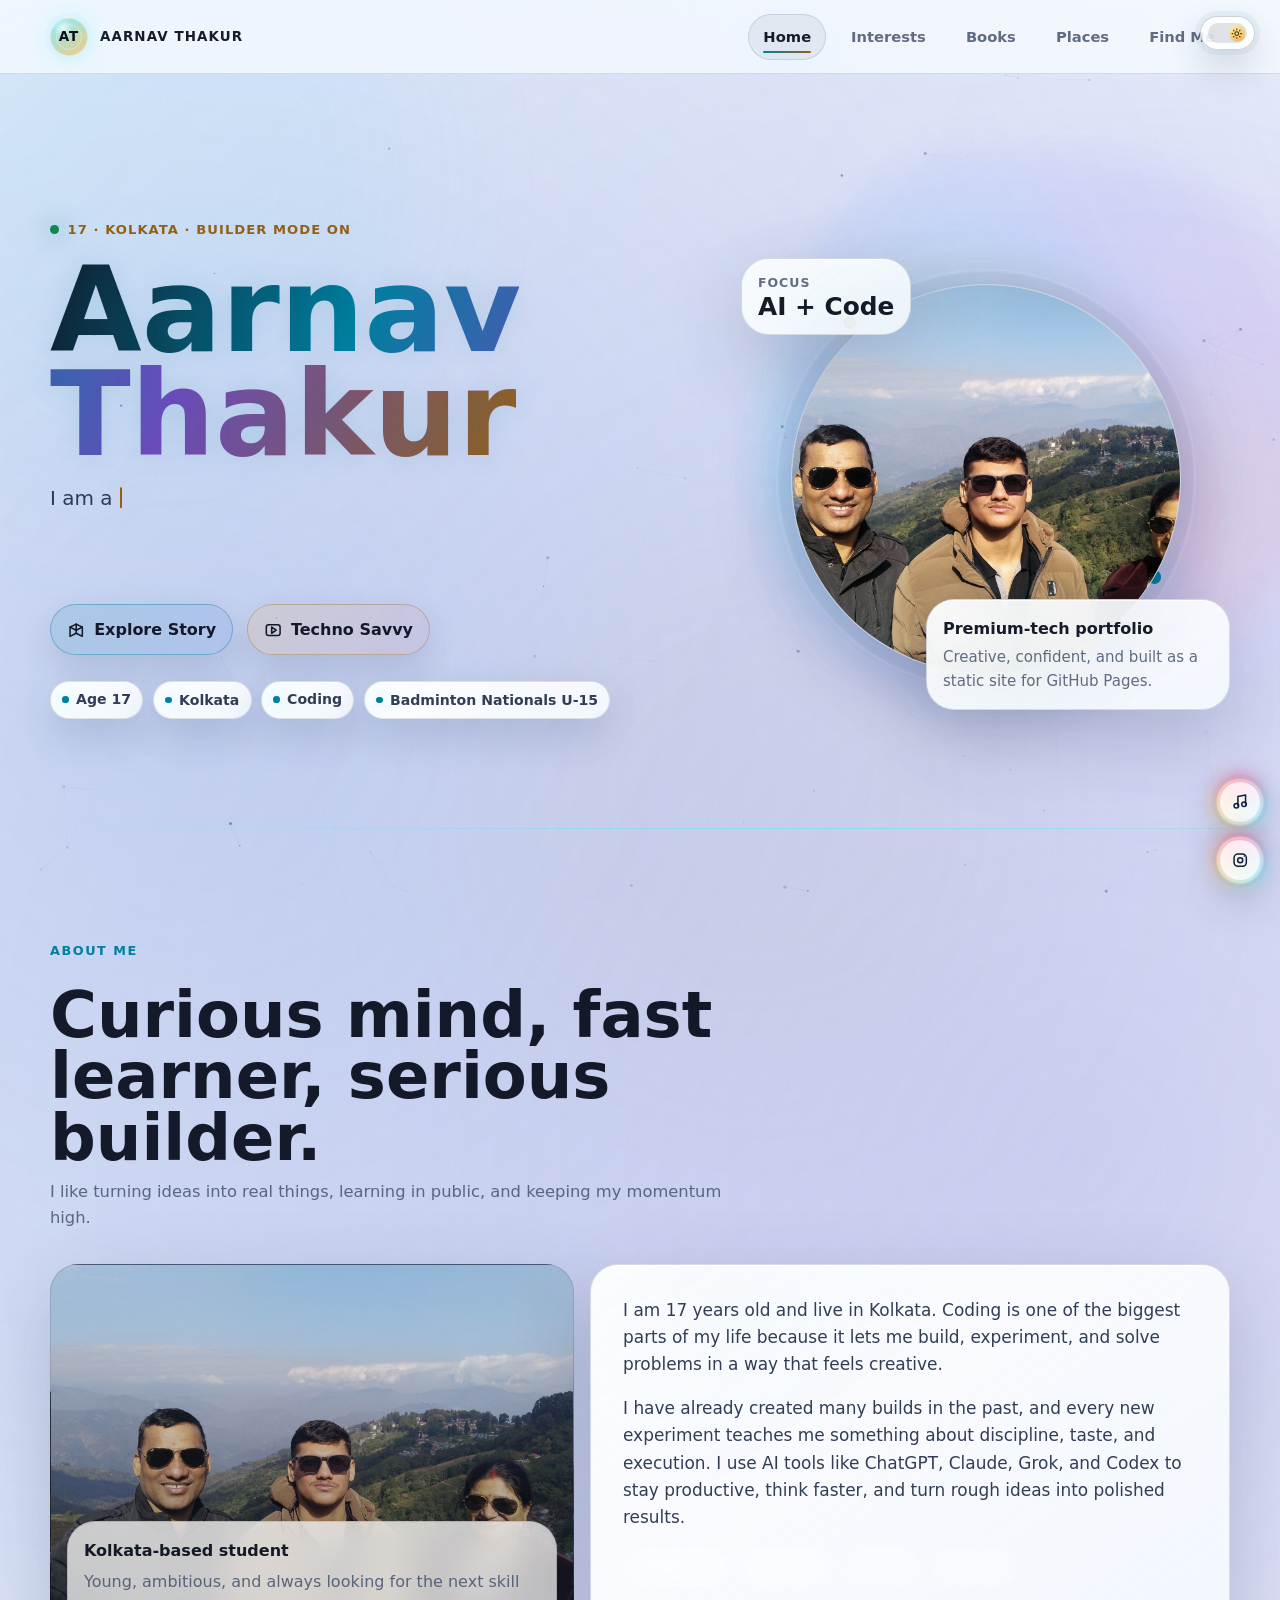
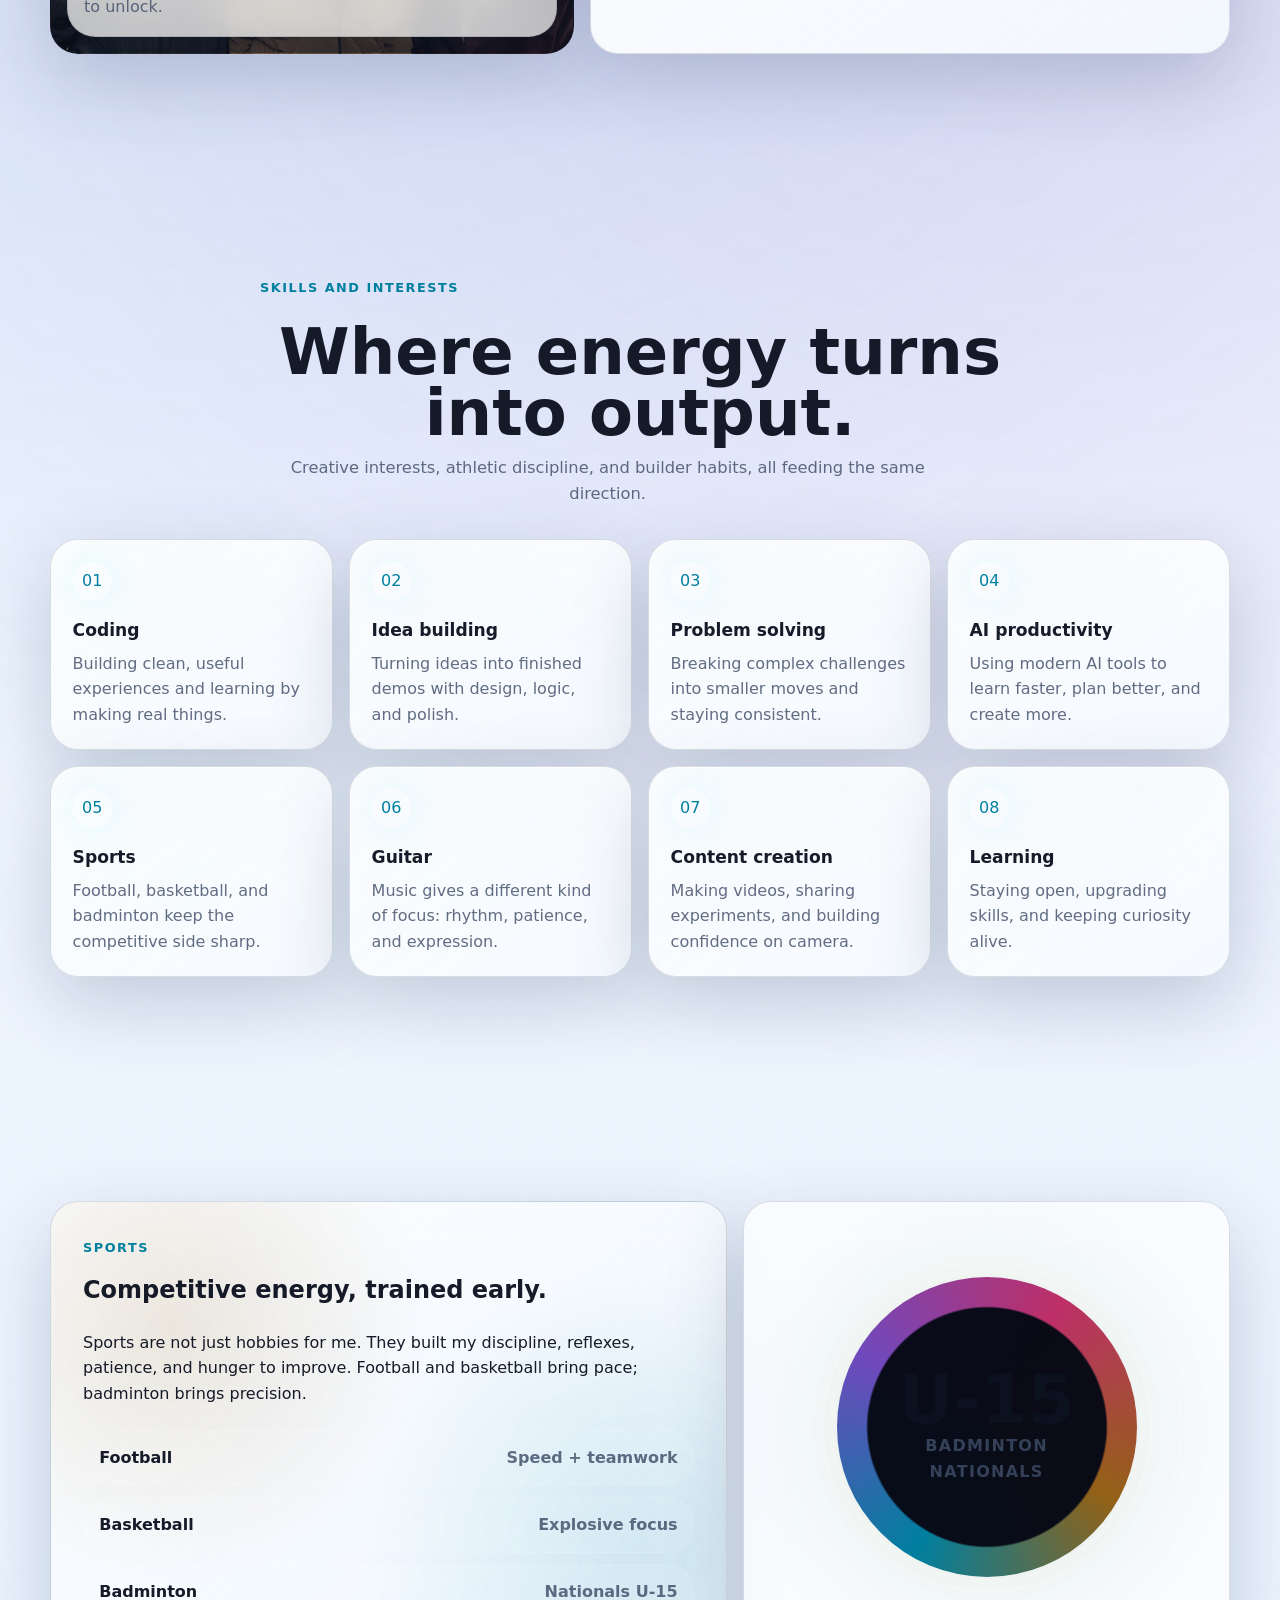
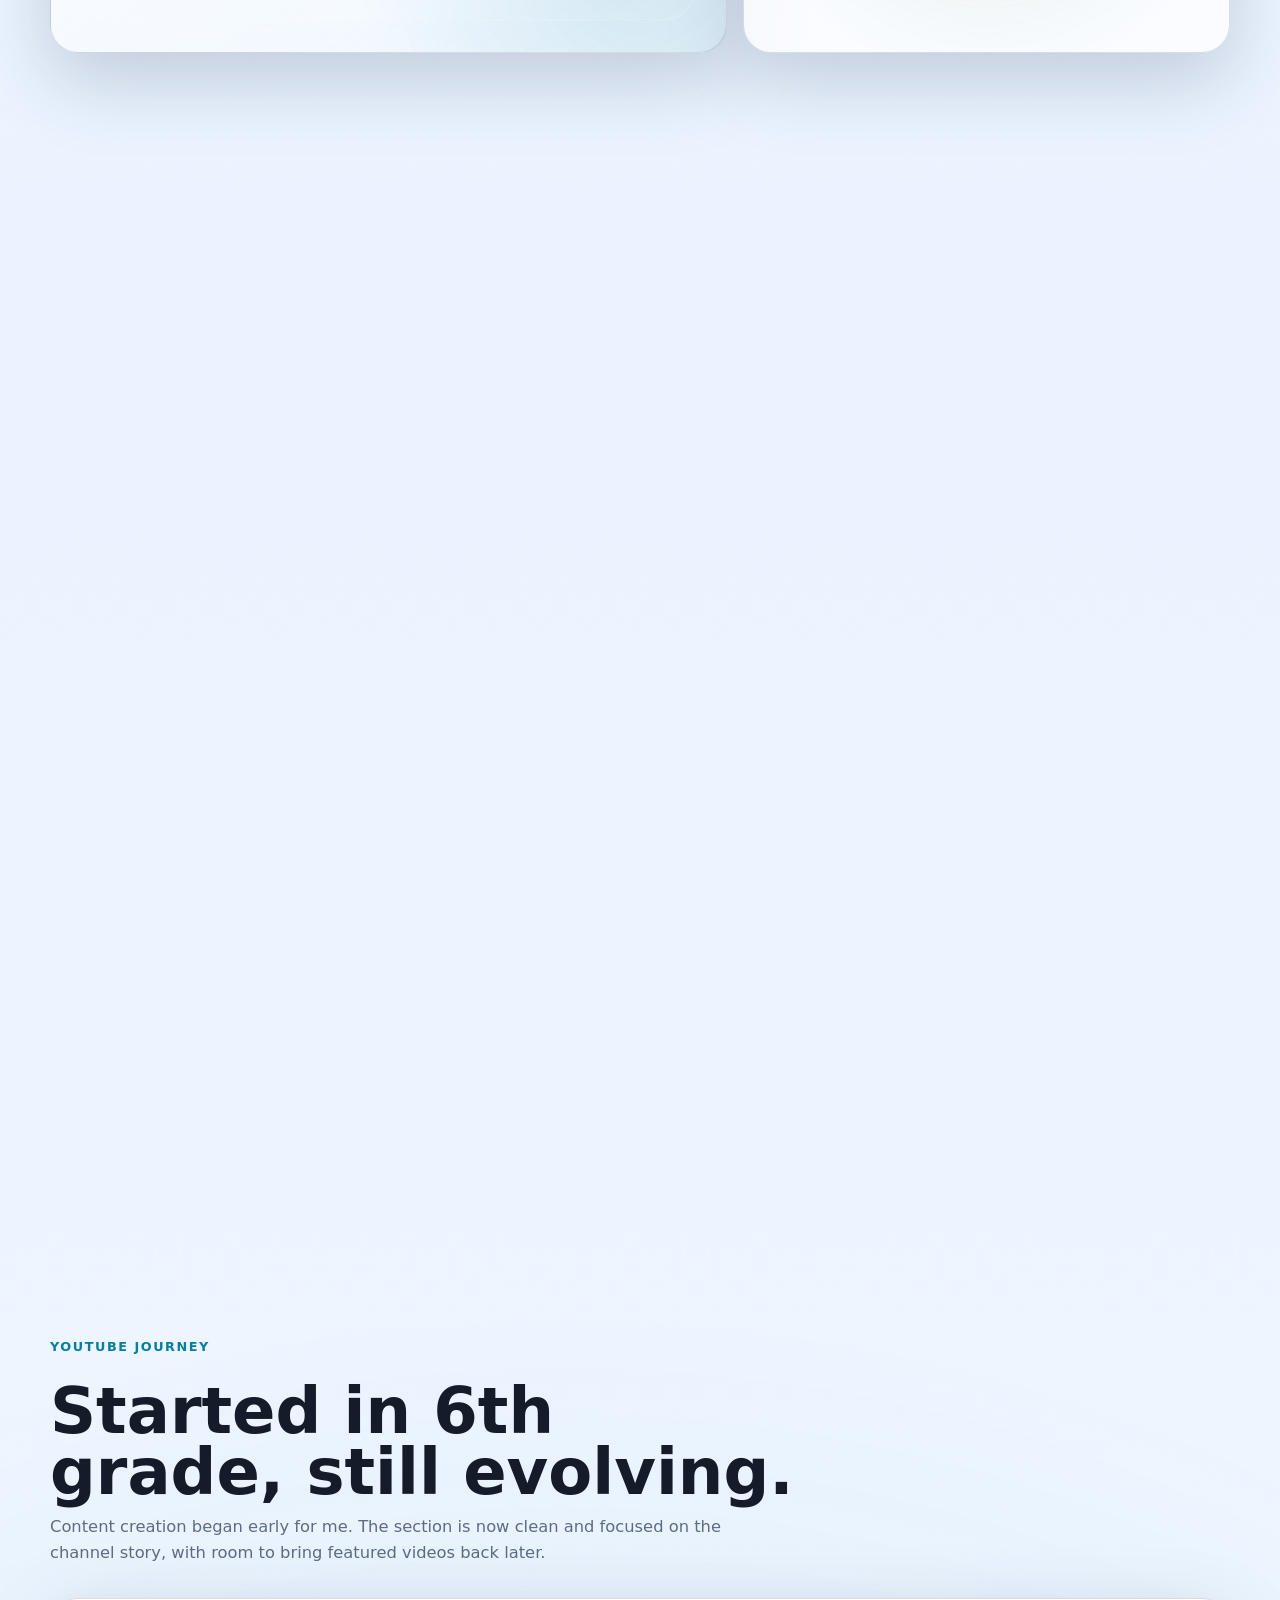
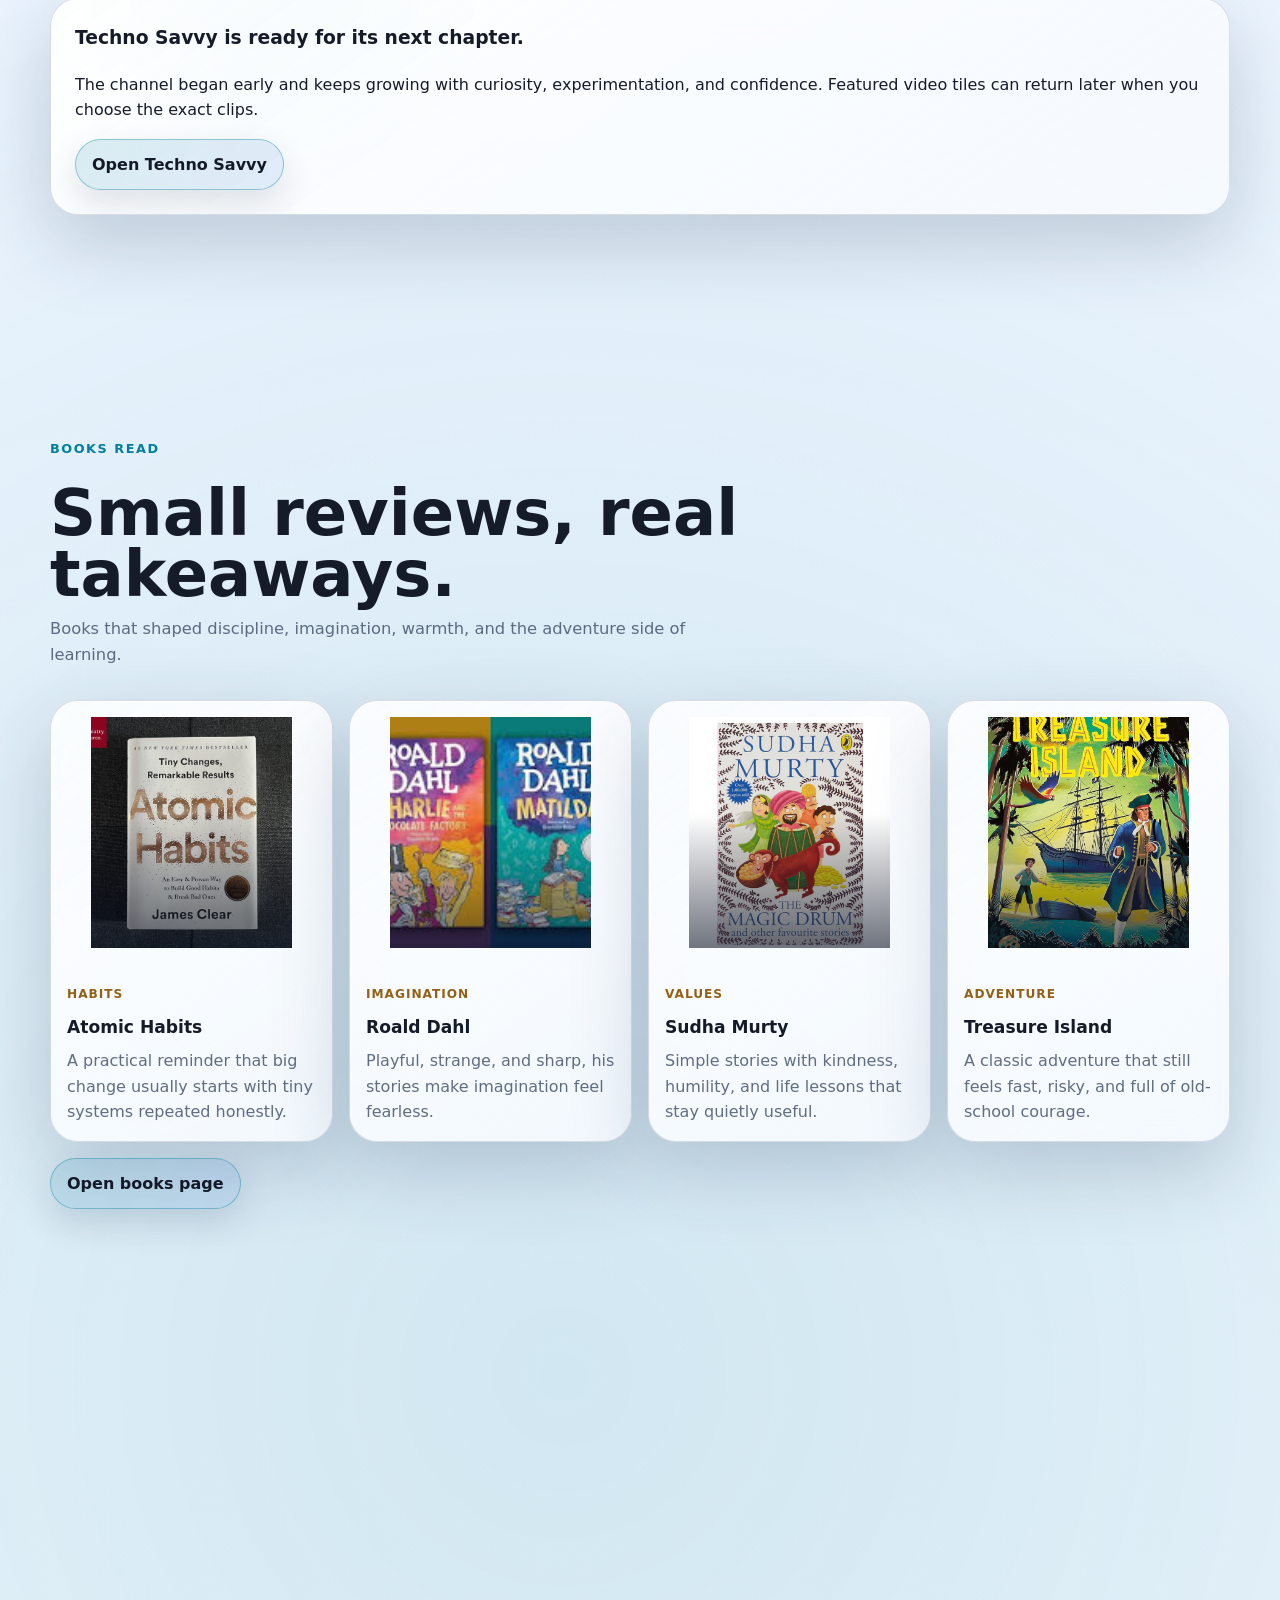
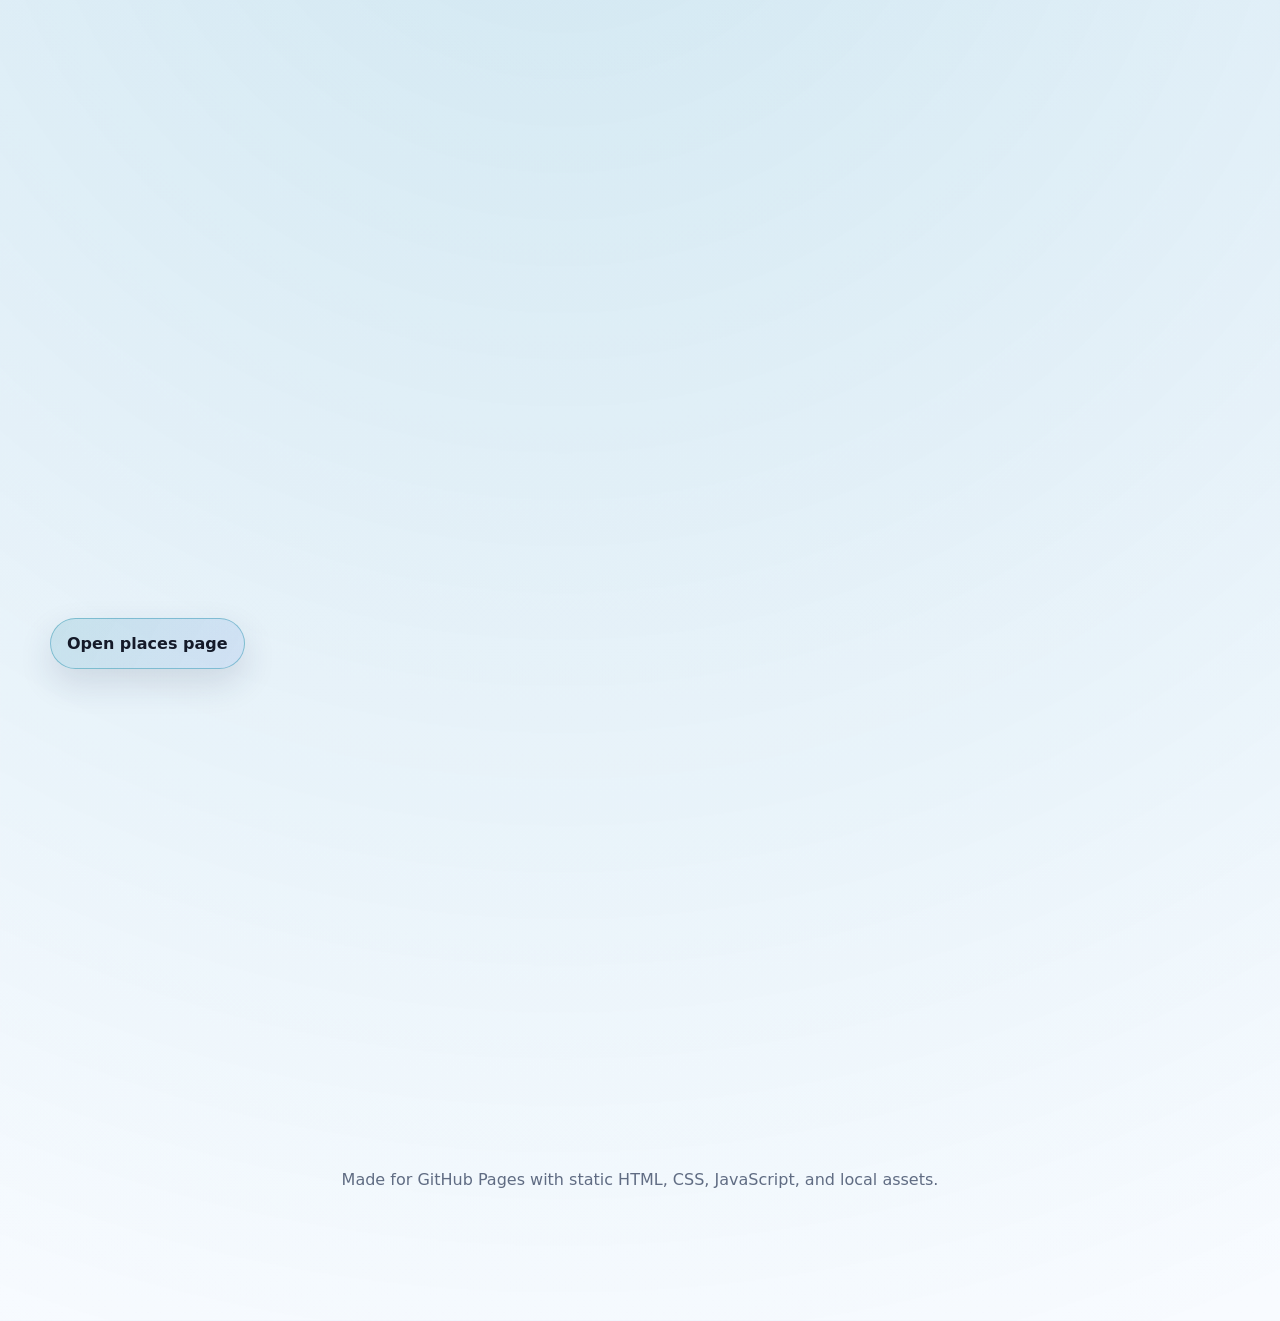
==== commit 9082cf5d: "Revert "Merge pull request #1 from aarnav2506/devin/1781679033-smooth-ux" This reverts commit 066974" ====
--- a/index.html
+++ b/index.html
@@ -381,8 +381,6 @@
       </div>
     </section>
 
-    <script src="./assets/js/lenis.min.js"></script>
-
     <script src="./assets/js/main.js"></script>
   </body>
 </html>
--- a/assets/css/styles.css
+++ b/assets/css/styles.css
@@ -2294,137 +2294,6 @@
   }
 }
 
-/* Smooth inertia scrolling (Lenis) */
-html.lenis,
-html.lenis body {
-  height: auto;
-}
-
-.lenis.lenis-smooth {
-  scroll-behavior: auto !important;
-}
-
-.lenis.lenis-smooth [data-lenis-prevent] {
-  overscroll-behavior: contain;
-}
-
-.lenis.lenis-stopped {
-  overflow: hidden;
-}
-
-.lenis.lenis-smooth iframe {
-  pointer-events: none;
-}
-
-/* Film-grain texture overlay */
-.texture-grain {
-  position: fixed;
-  inset: 0;
-  z-index: -1;
-  pointer-events: none;
-  opacity: 0.42;
-  mix-blend-mode: soft-light;
-  background-image: url("data:image/svg+xml,%3Csvg xmlns='http://www.w3.org/2000/svg' width='200' height='200'%3E%3Cfilter id='n'%3E%3CfeTurbulence type='fractalNoise' baseFrequency='0.85' numOctaves='2' stitchTiles='stitch'/%3E%3C/filter%3E%3Crect width='100%25' height='100%25' filter='url(%23n)'/%3E%3C/svg%3E");
-  background-size: 190px 190px;
-  animation: grain-shift 5.4s steps(7) infinite;
-}
-
-html[data-theme="light"] .texture-grain {
-  opacity: 0.26;
-  mix-blend-mode: multiply;
-}
-
-@keyframes grain-shift {
-  0% { transform: translate3d(0, 0, 0); }
-  20% { transform: translate3d(-6%, 4%, 0); }
-  40% { transform: translate3d(5%, -7%, 0); }
-  60% { transform: translate3d(-4%, 6%, 0); }
-  80% { transform: translate3d(7%, 3%, 0); }
-  100% { transform: translate3d(0, 0, 0); }
-}
-
-/* Tactile button micro-interactions */
-.button,
-.icon-button,
-.play-button,
-.modal-close {
-  -webkit-tap-highlight-color: transparent;
-}
-
-.button:active,
-.icon-button:active,
-.play-button:active,
-.modal-close:active {
-  transform: translateY(0) scale(0.95);
-  transition-duration: 90ms;
-}
-
-.btn-ripple {
-  position: absolute;
-  z-index: 0;
-  border-radius: 50%;
-  background: radial-gradient(circle, rgba(255, 255, 255, 0.5), rgba(255, 255, 255, 0) 70%);
-  transform: scale(0);
-  opacity: 0.85;
-  pointer-events: none;
-  mix-blend-mode: screen;
-  animation: btn-ripple 600ms cubic-bezier(0.22, 0.61, 0.36, 1) forwards;
-}
-
-@keyframes btn-ripple {
-  to {
-    transform: scale(2.6);
-    opacity: 0;
-  }
-}
-
-/* Animated sheen sweep on cards while hovered */
-.glass-card,
-.feature-card,
-.book-card,
-.place-card,
-.video-card,
-.contact-card,
-.stat-card,
-.timeline-card {
-  --sheen-x: -120%;
-}
-
-.glass-card::after,
-.feature-card::after,
-.book-card::after,
-.place-card::after,
-.video-card::after,
-.contact-card::after,
-.stat-card::after,
-.timeline-card::after {
-  content: "";
-  position: absolute;
-  inset: 0;
-  z-index: 1;
-  border-radius: inherit;
-  background: linear-gradient(115deg, transparent 0 38%, rgba(255, 255, 255, 0.14) 50%, transparent 62% 100%);
-  transform: translateX(var(--sheen-x));
-  pointer-events: none;
-  transition: transform 720ms cubic-bezier(0.2, 0.8, 0.2, 1);
-}
-
-.glass-card:hover::after,
-.feature-card:hover::after,
-.book-card:hover::after,
-.place-card:hover::after,
-.video-card:hover::after,
-.contact-card:hover::after,
-.stat-card:hover::after,
-.timeline-card:hover::after {
-  --sheen-x: 120%;
-}
-
-/* Springier scroll reveals */
-[data-reveal] {
-  transition: opacity 720ms ease, transform 820ms cubic-bezier(0.22, 1, 0.36, 1), filter 720ms ease;
-}
-
 @media (prefers-reduced-motion: reduce) {
   *,
   *::before,
@@ -2435,10 +2304,6 @@
     transition-duration: 0.001ms !important;
   }
 
-  .texture-grain {
-    display: none;
-  }
-
   #starfield {
     display: none;
   }
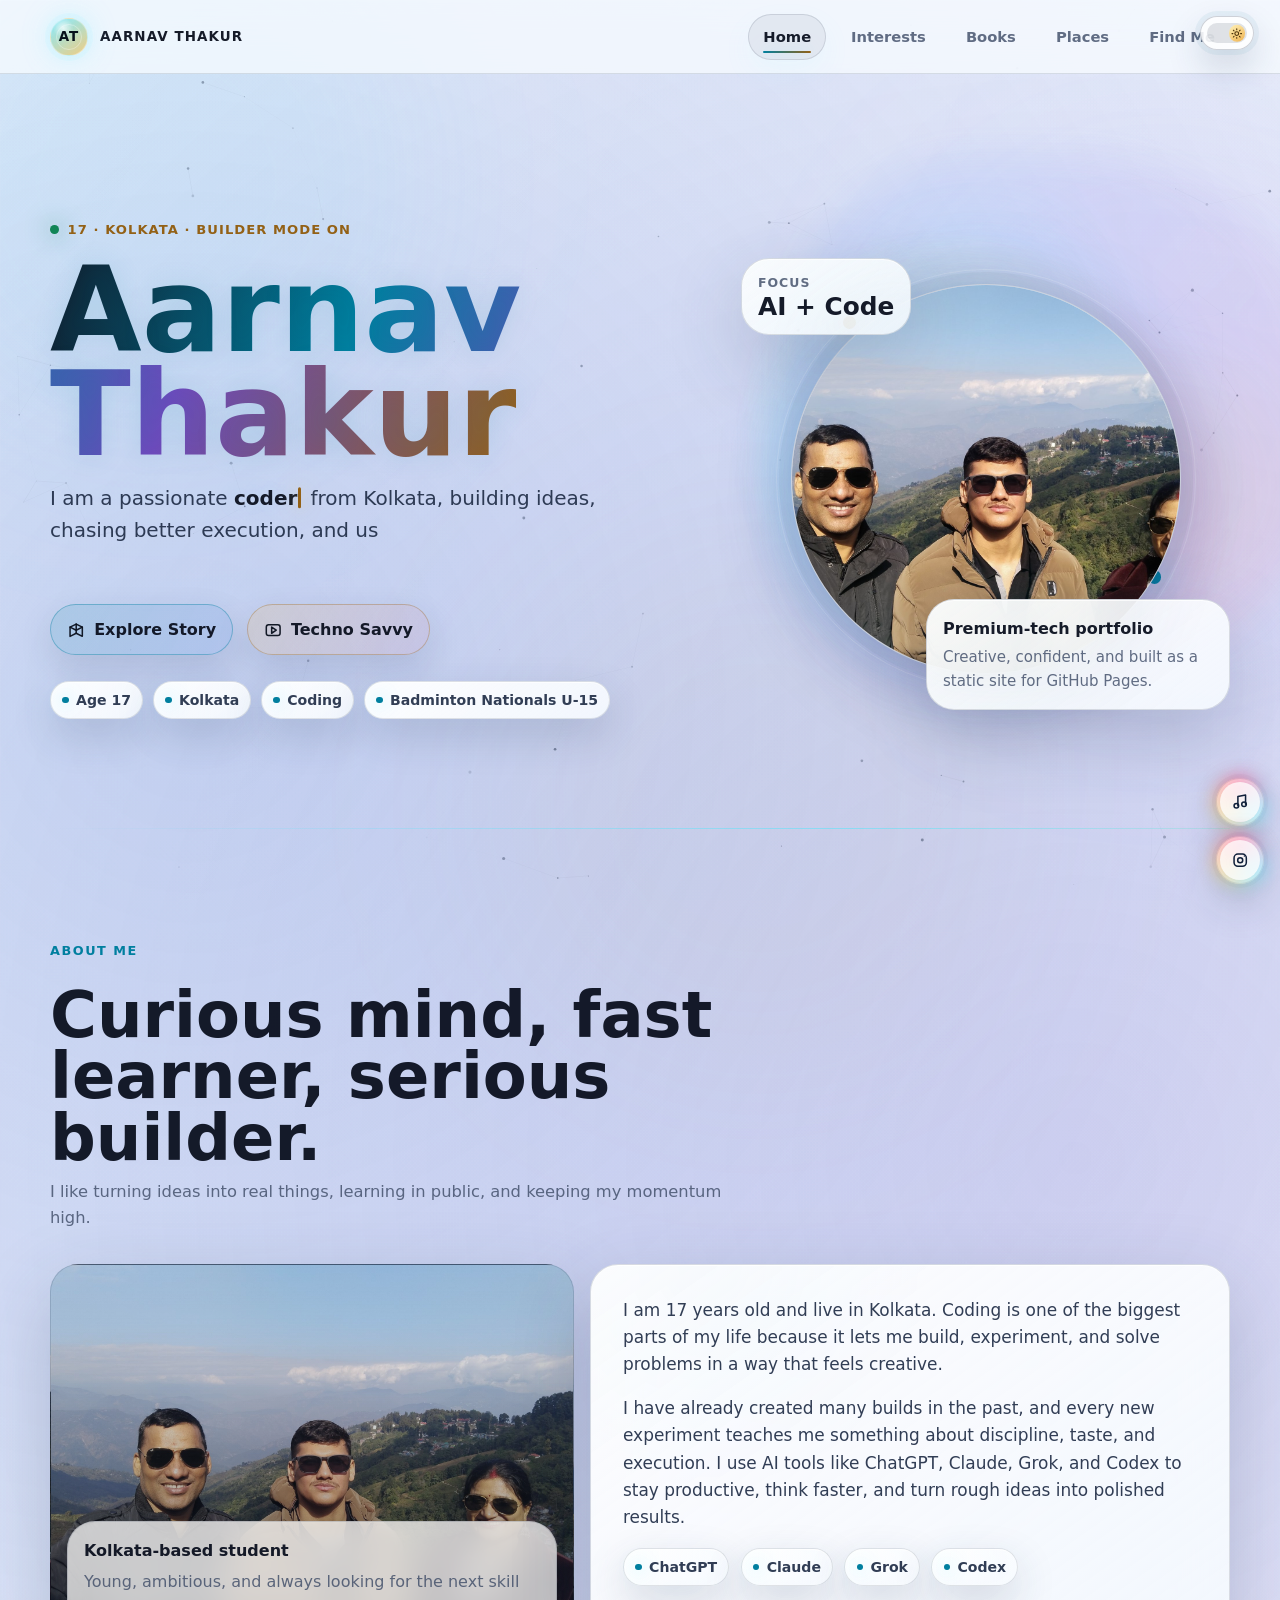
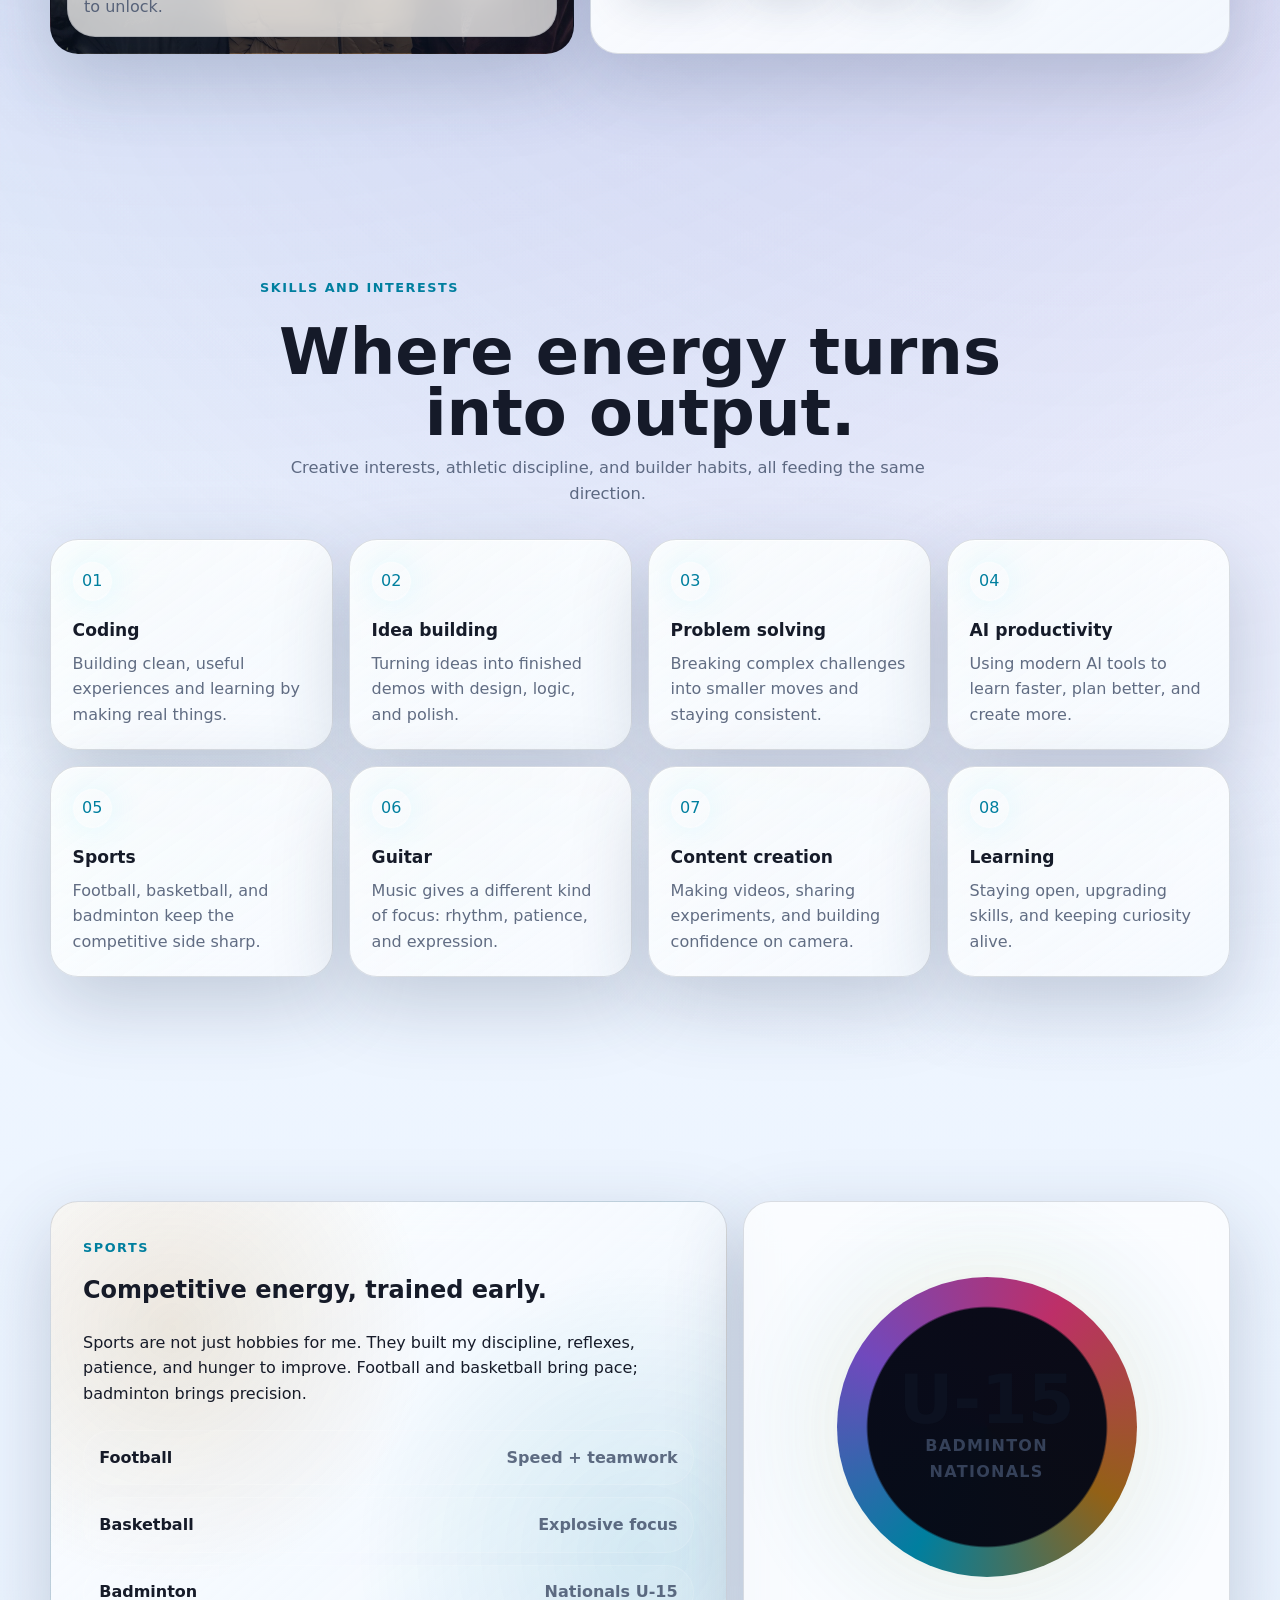
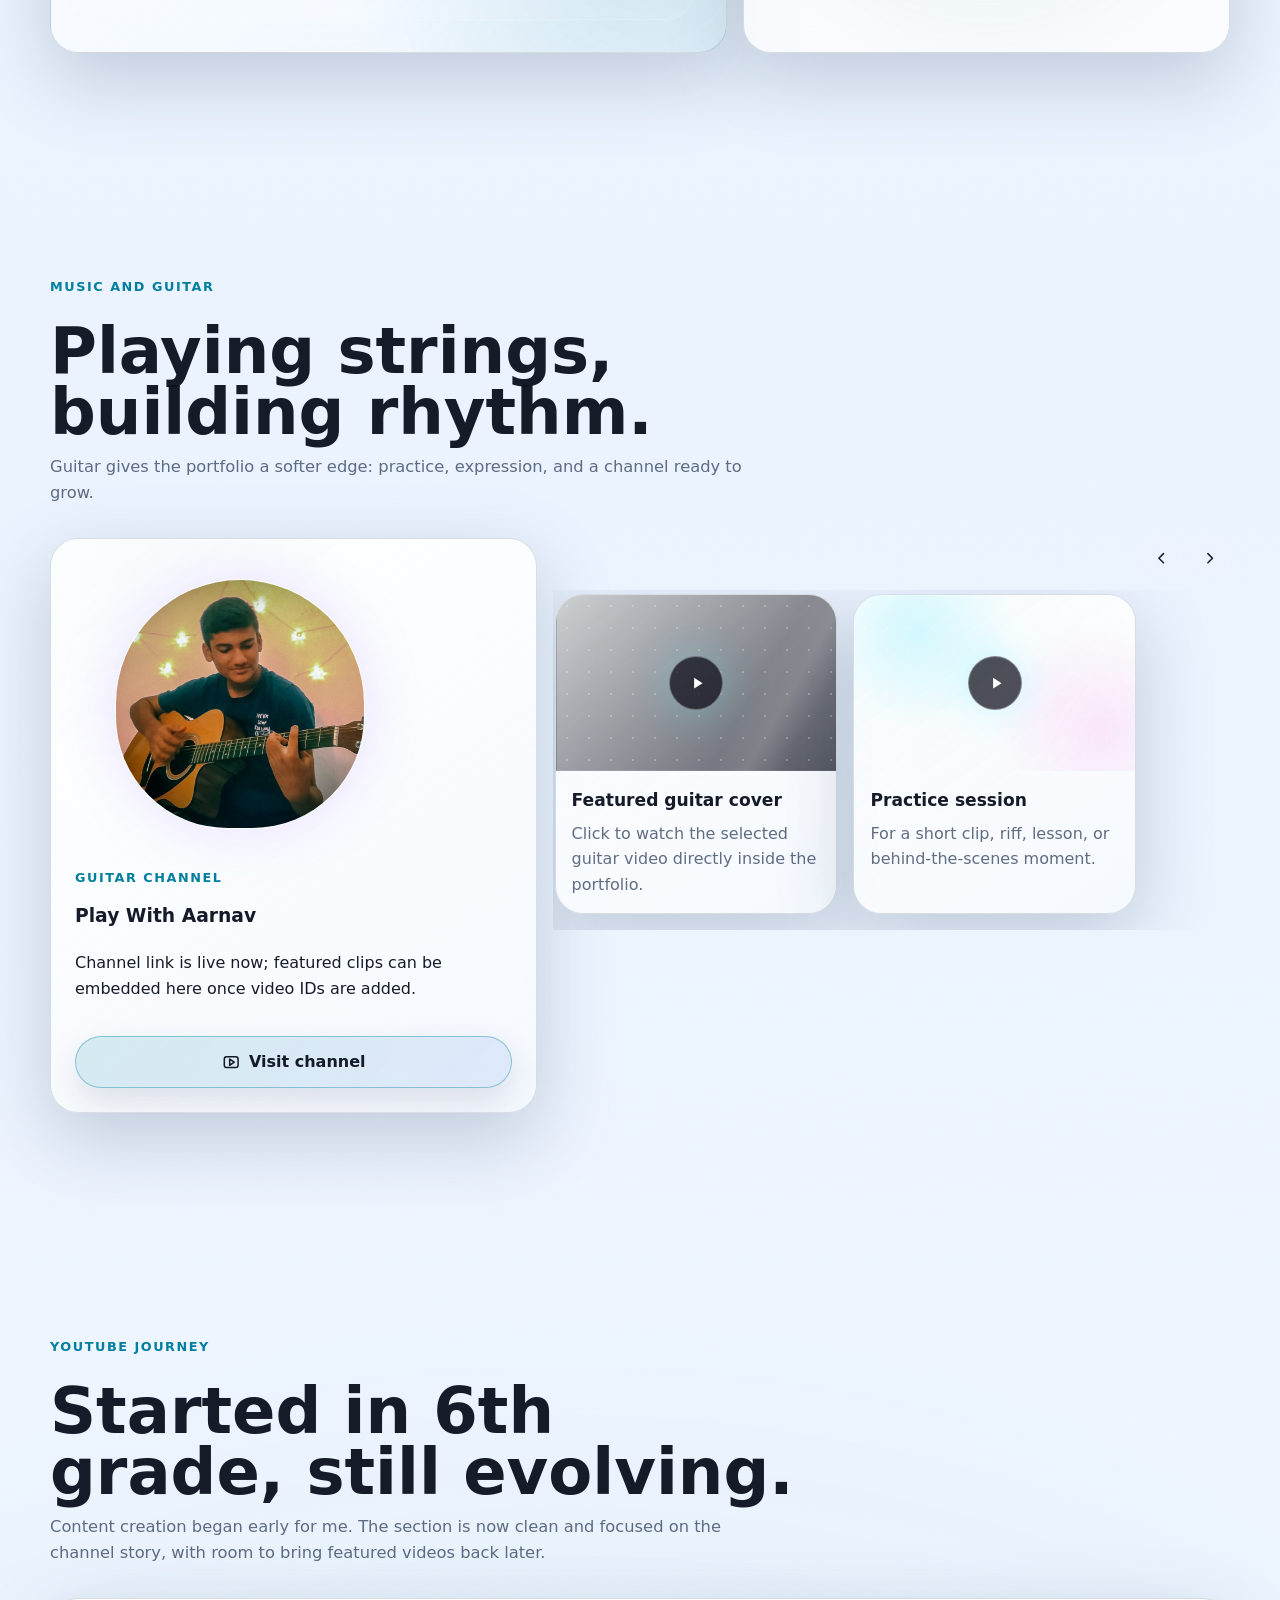
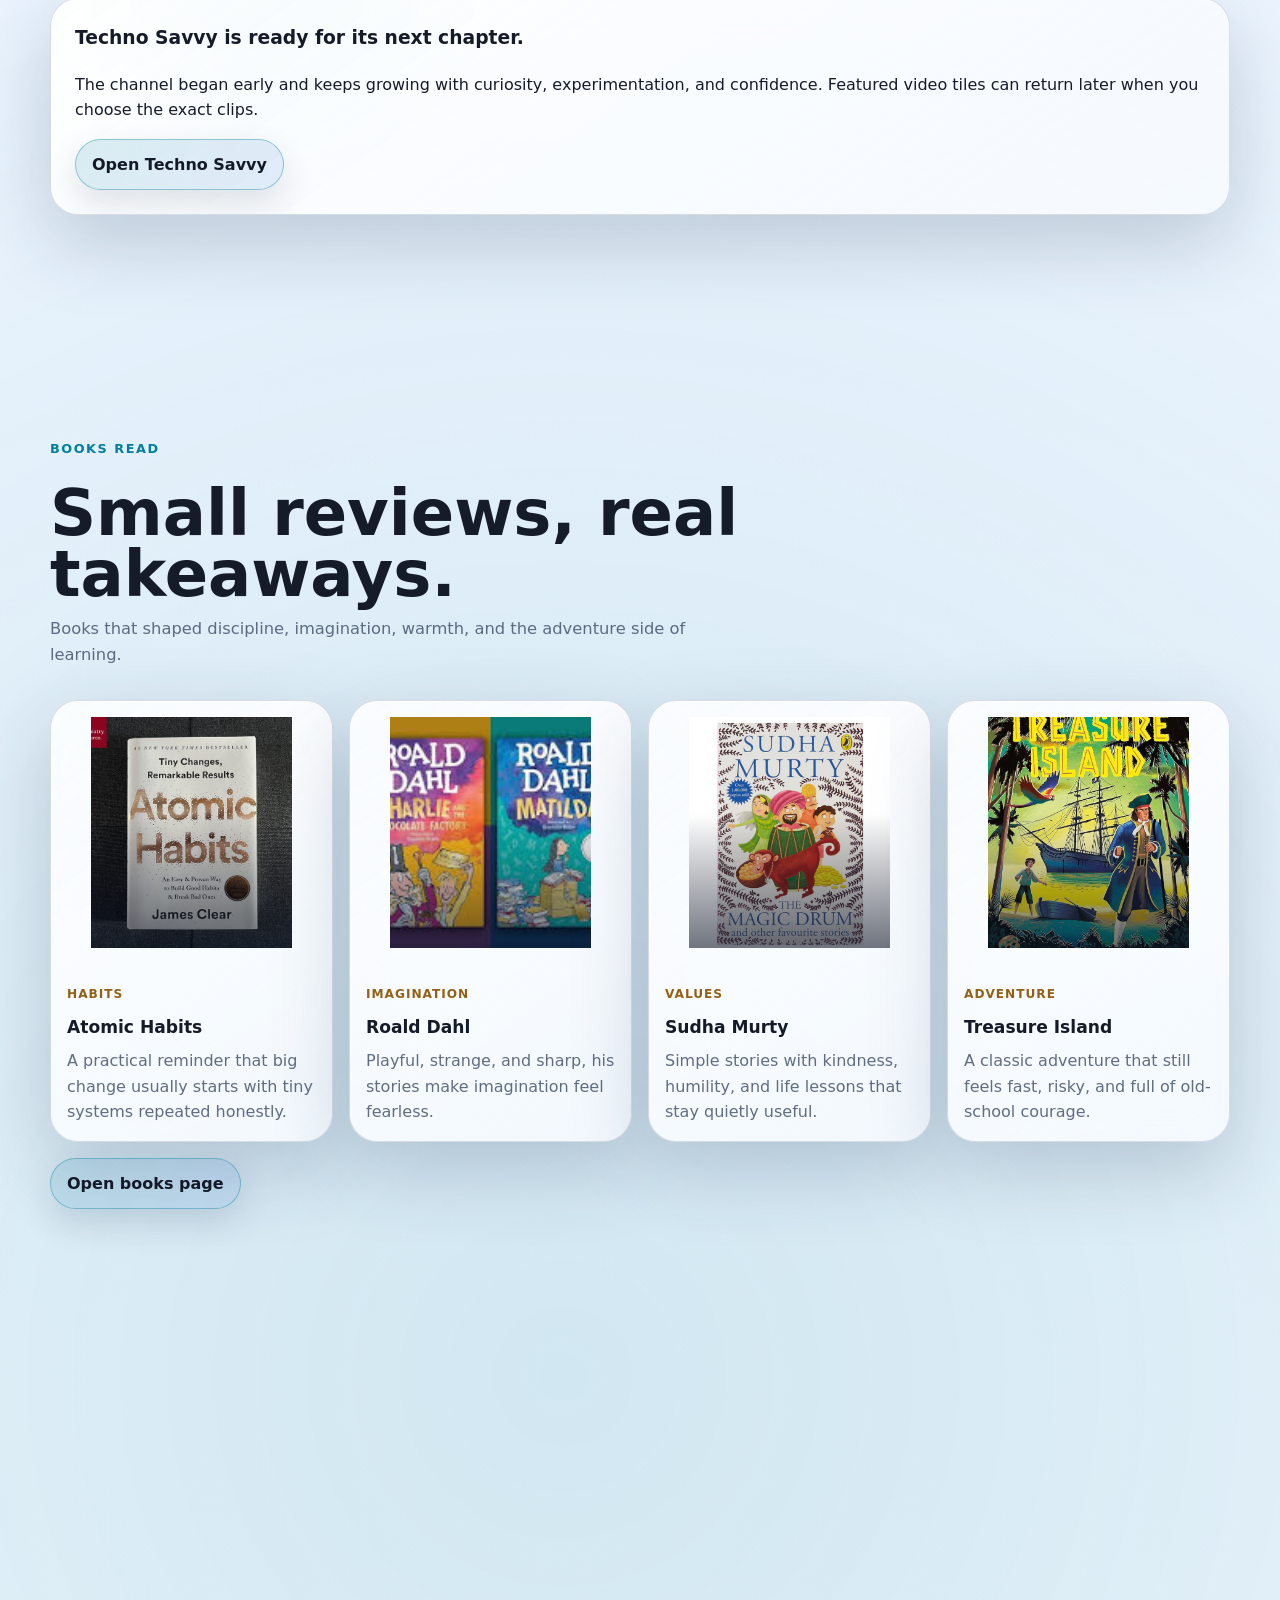
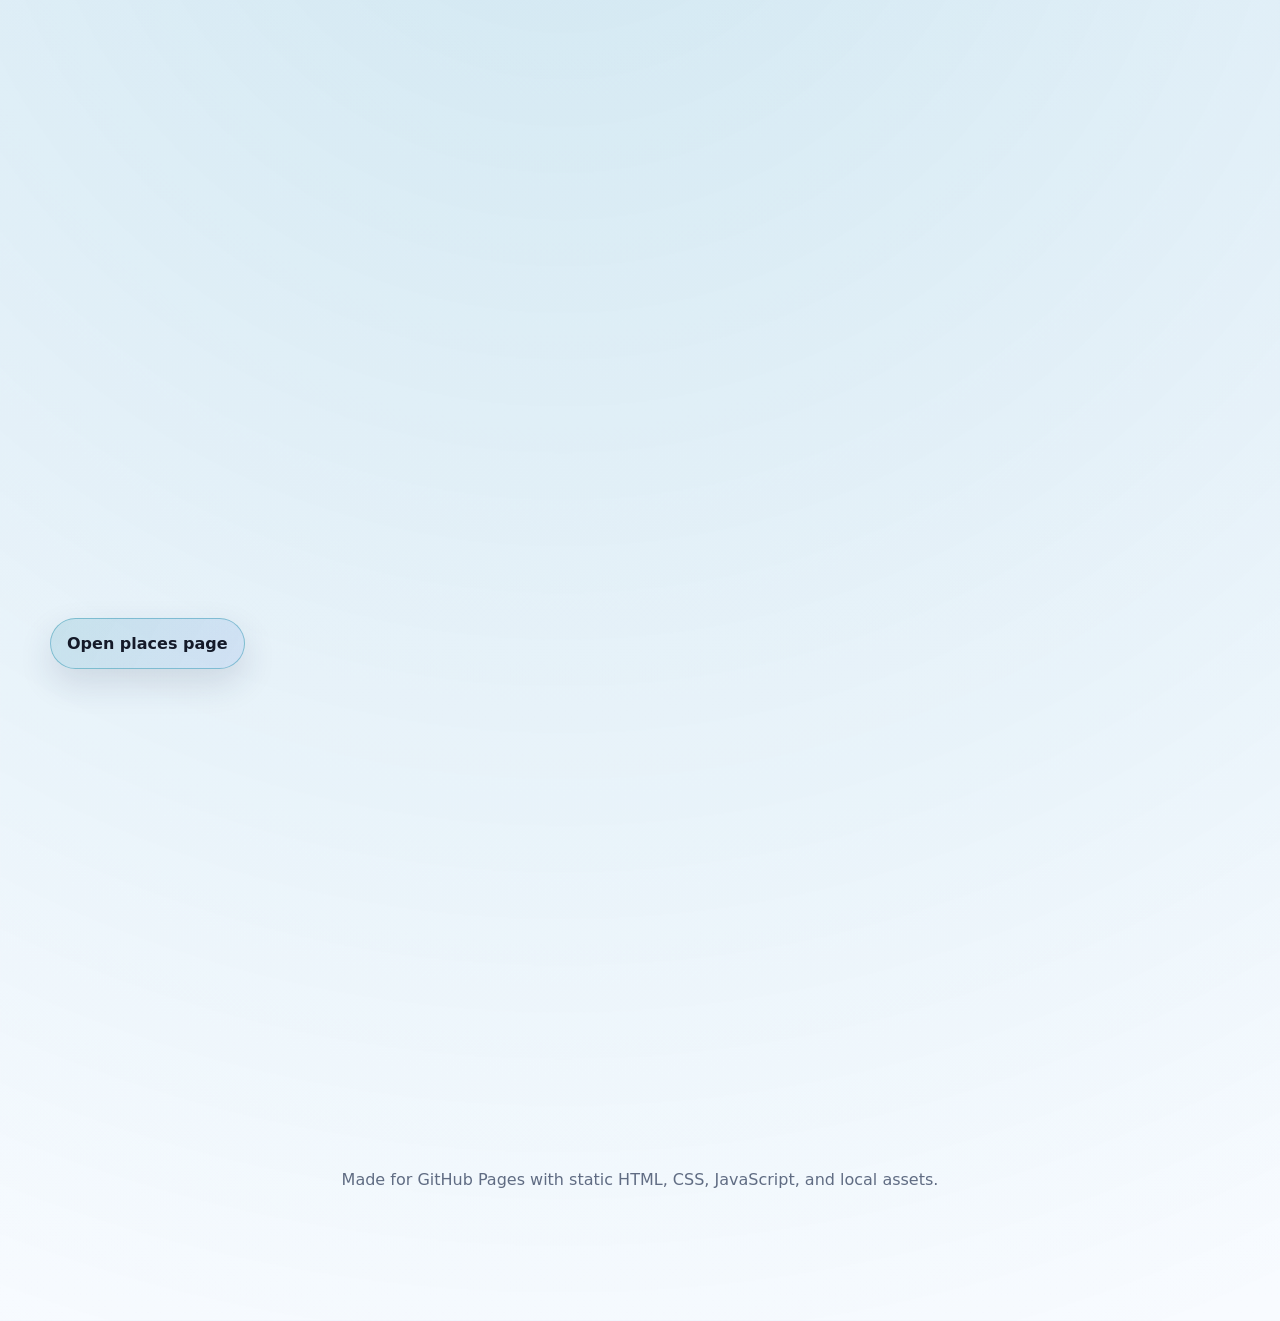
==== commit a98abc47: "Add files via upload" ====
--- a/index.html
+++ b/index.html
@@ -5,6 +5,9 @@
     <meta name="viewport" content="width=device-width, initial-scale=1">
     <meta name="description" content="A futuristic personal portfolio for Aarnav Thakur, a 17-year-old student from Kolkata.">
     <title>Aarnav Thakur | Personal Portfolio</title>
+    <link rel="manifest" href="./manifest.json">
+    <meta name="theme-color" content="#050814">
+    <link rel="icon" href="./assets/images/at-favicon-zoomed.png">
     <link rel="preload" href="./assets/images/profile-family-hero.jpg" as="image">
     <link rel="stylesheet" href="./assets/css/styles.css">
   </head>
--- a/assets/css/styles.css
+++ b/assets/css/styles.css
@@ -2294,6 +2294,88 @@
   }
 }
 
+/* Tactile button micro-interactions */
+.button,
+.icon-button,
+.play-button,
+.modal-close {
+  -webkit-tap-highlight-color: transparent;
+}
+
+.button:active,
+.icon-button:active,
+.play-button:active,
+.modal-close:active {
+  transform: translateY(0) scale(0.95);
+  transition-duration: 90ms;
+}
+
+.btn-ripple {
+  position: absolute;
+  z-index: 0;
+  border-radius: 50%;
+  background: radial-gradient(circle, rgba(255, 255, 255, 0.5), rgba(255, 255, 255, 0) 70%);
+  transform: scale(0);
+  opacity: 0.85;
+  pointer-events: none;
+  mix-blend-mode: screen;
+  animation: btn-ripple 600ms cubic-bezier(0.22, 0.61, 0.36, 1) forwards;
+}
+
+@keyframes btn-ripple {
+  to {
+    transform: scale(2.6);
+    opacity: 0;
+  }
+}
+
+/* Animated sheen sweep on cards while hovered */
+.glass-card,
+.feature-card,
+.book-card,
+.place-card,
+.video-card,
+.contact-card,
+.stat-card,
+.timeline-card {
+  --sheen-x: -120%;
+}
+
+.glass-card::after,
+.feature-card::after,
+.book-card::after,
+.place-card::after,
+.video-card::after,
+.contact-card::after,
+.stat-card::after,
+.timeline-card::after {
+  content: "";
+  position: absolute;
+  inset: 0;
+  z-index: 1;
+  border-radius: inherit;
+  background: linear-gradient(115deg, transparent 0 38%, rgba(255, 255, 255, 0.14) 50%, transparent 62% 100%);
+  transform: translateX(var(--sheen-x));
+  pointer-events: none;
+  transition: transform 720ms cubic-bezier(0.2, 0.8, 0.2, 1);
+}
+
+.glass-card:hover::after,
+.feature-card:hover::after,
+.book-card:hover::after,
+.place-card:hover::after,
+.video-card:hover::after,
+.contact-card:hover::after,
+.stat-card:hover::after,
+.timeline-card:hover::after {
+  --sheen-x: 120%;
+}
+
+/* Springier scroll reveals */
+[data-reveal] {
+  transition: opacity 720ms ease, transform 820ms cubic-bezier(0.22, 1, 0.36, 1), filter 720ms ease;
+}
+
 @media (prefers-reduced-motion: reduce) {
   *,
   *::before,
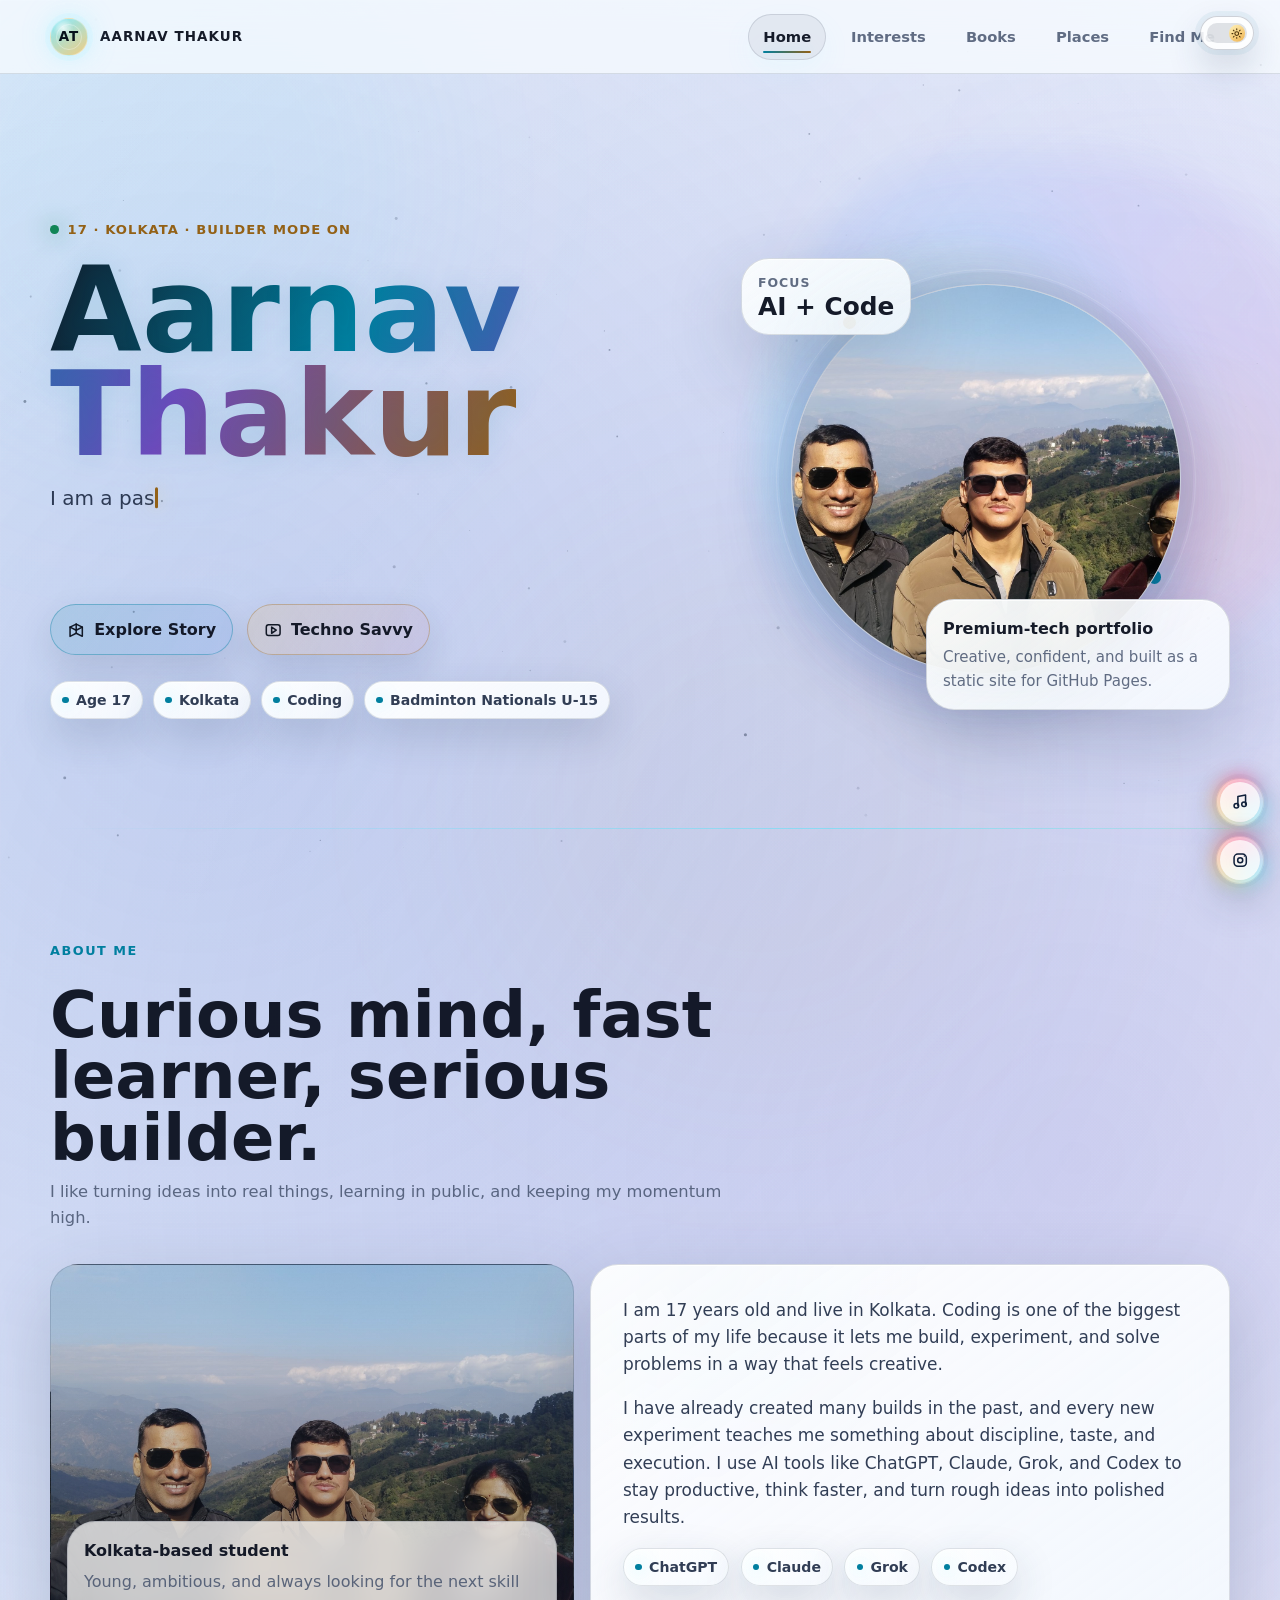
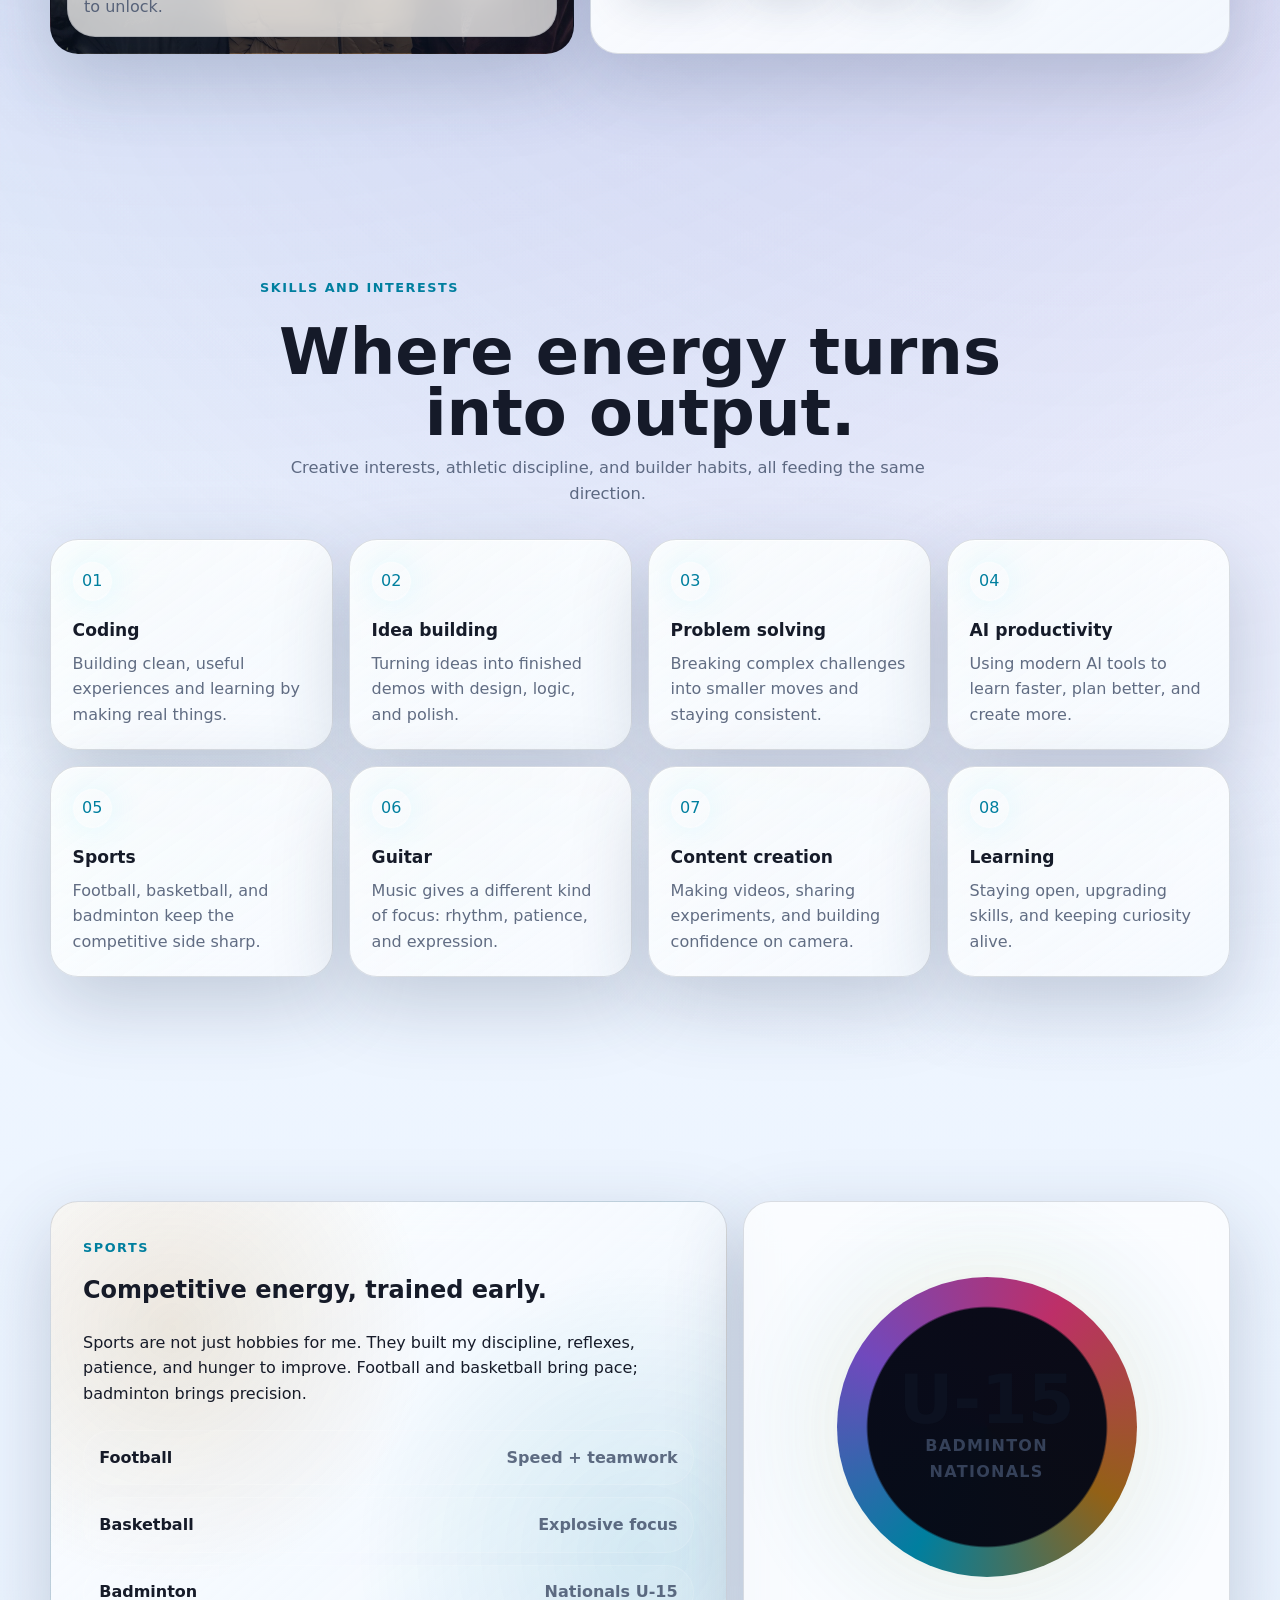
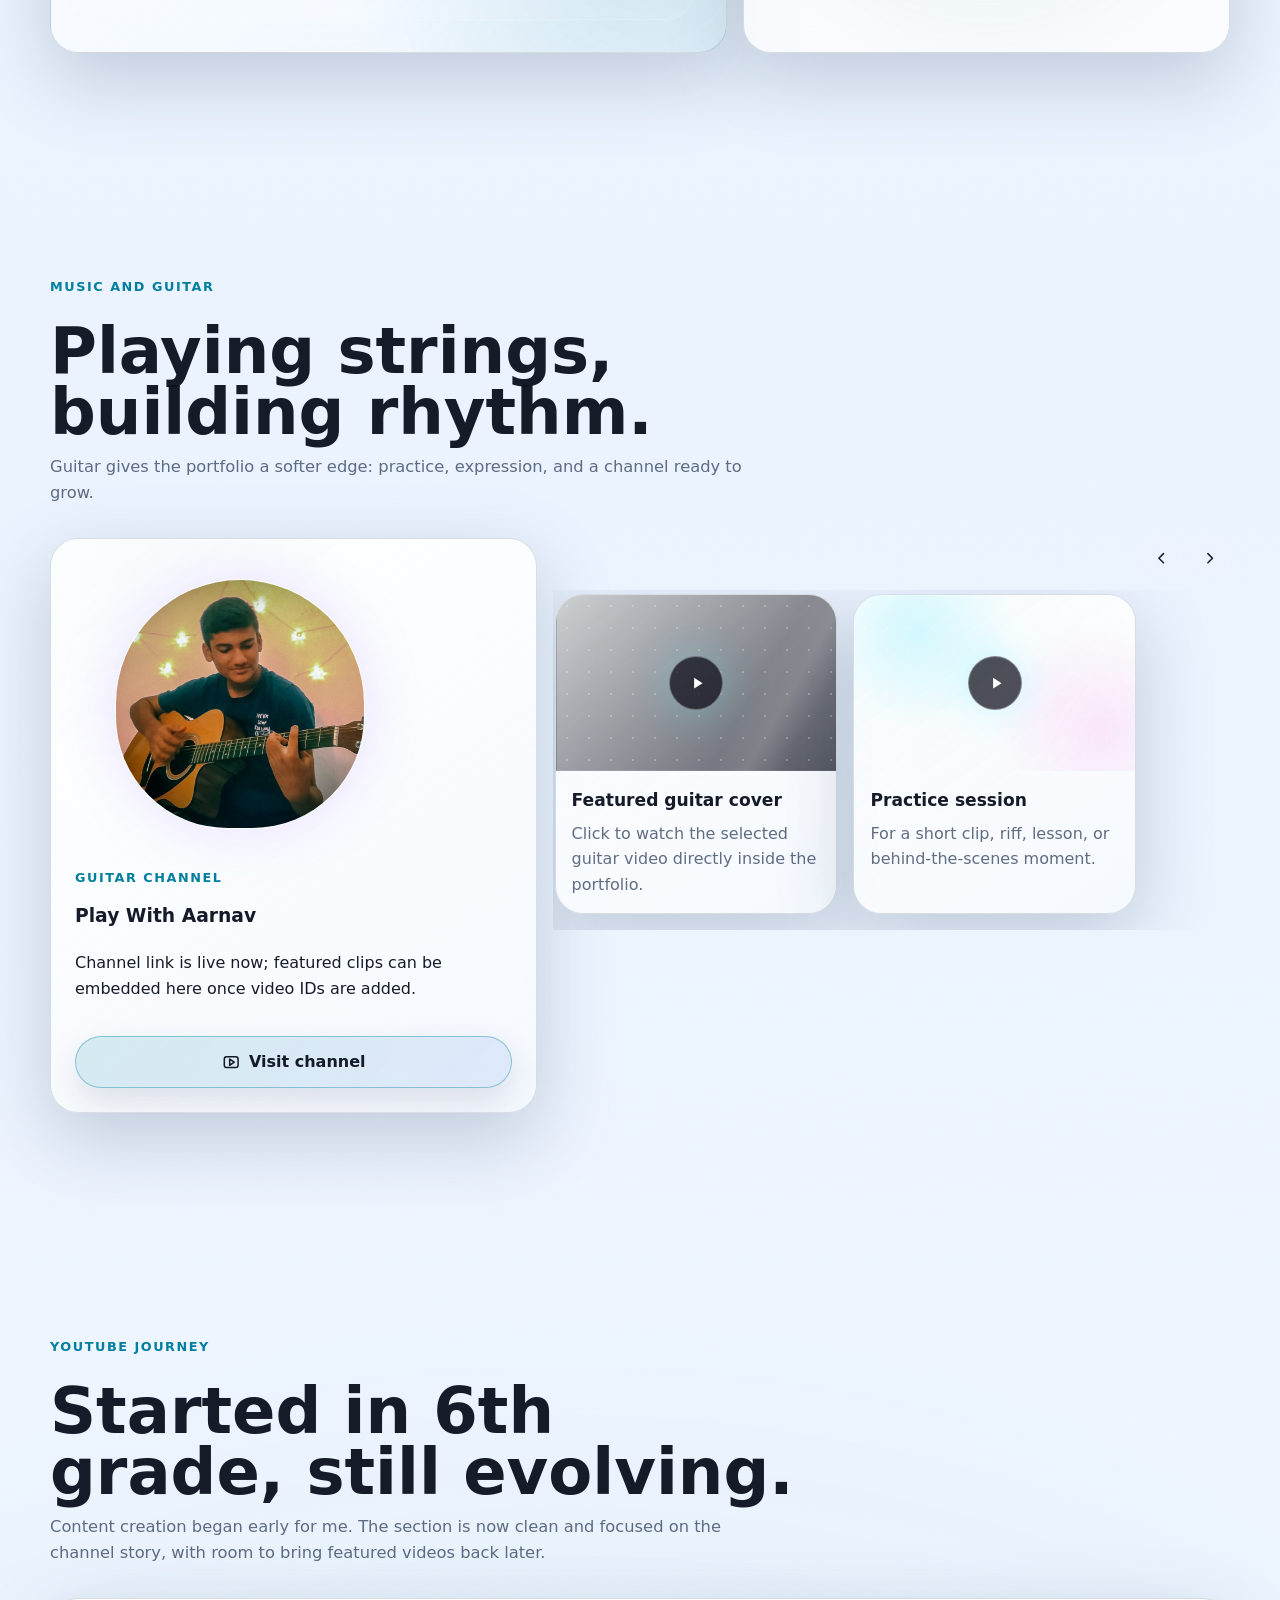
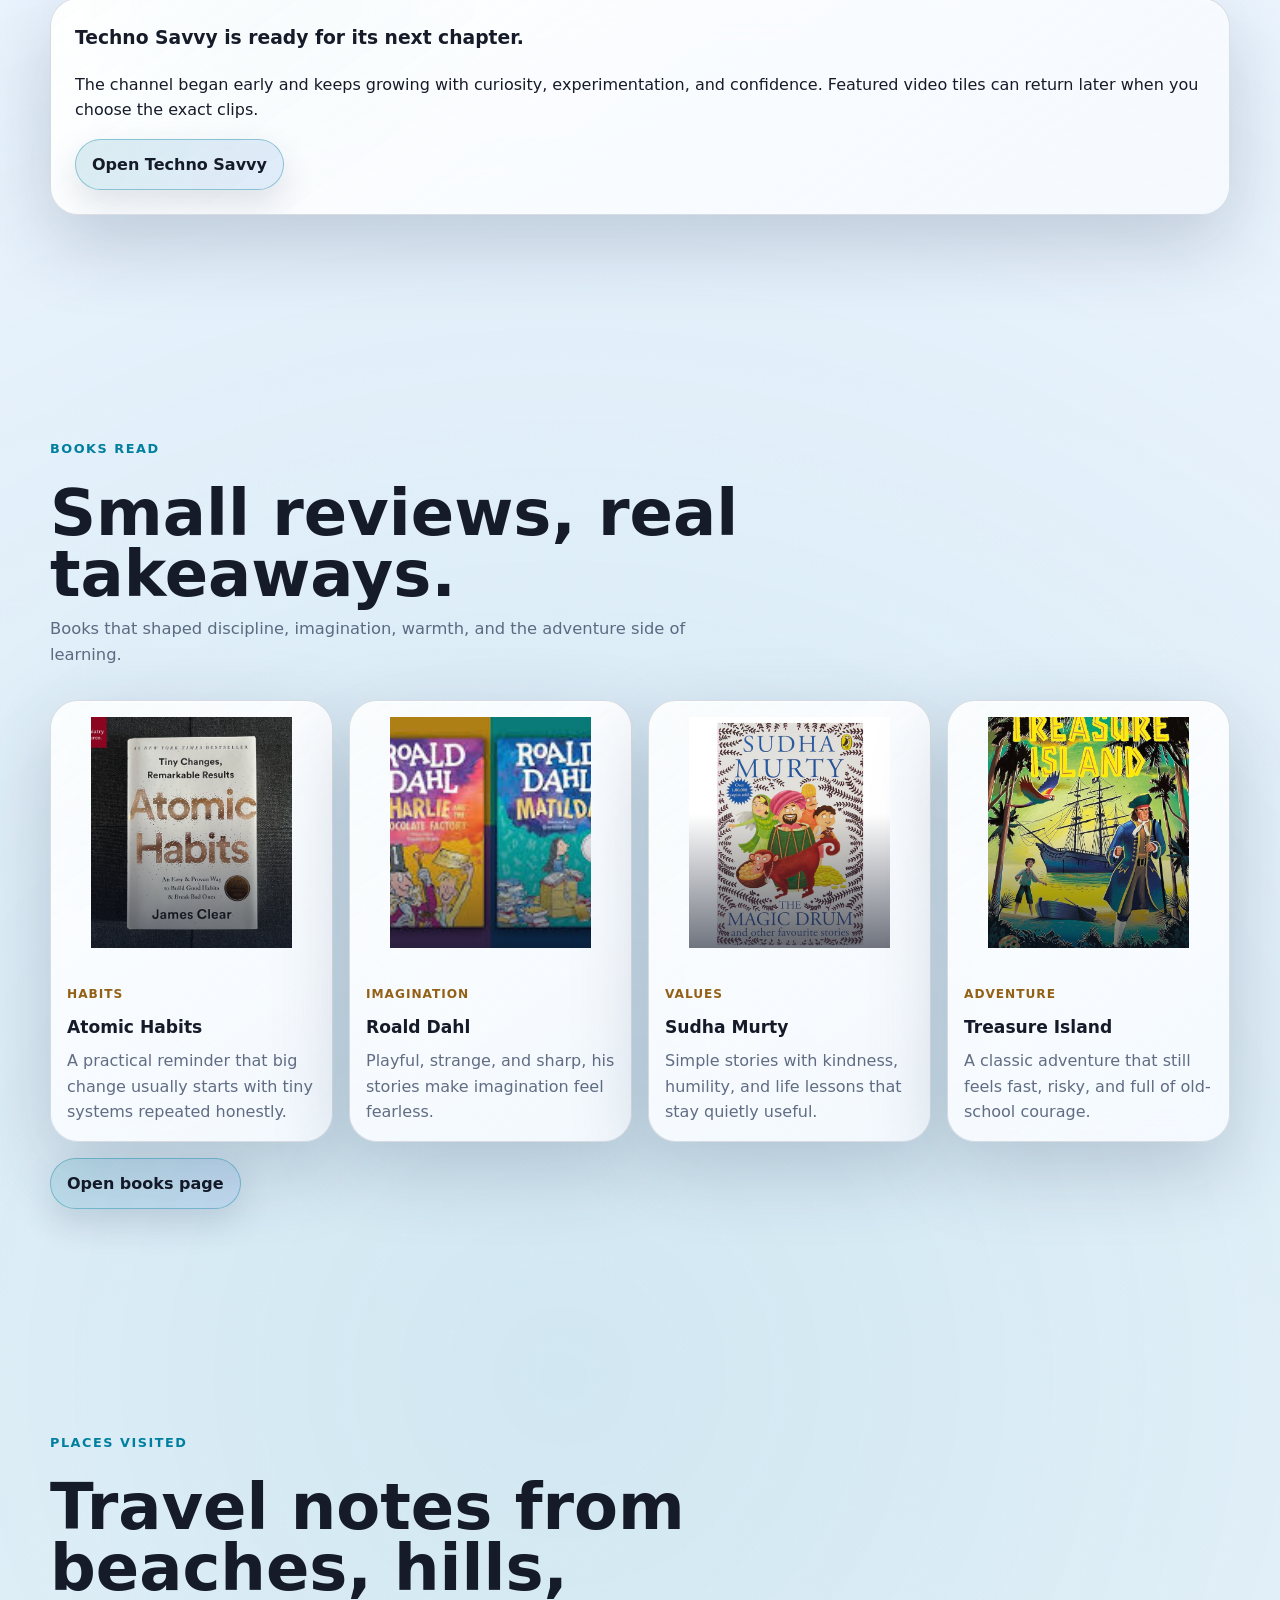
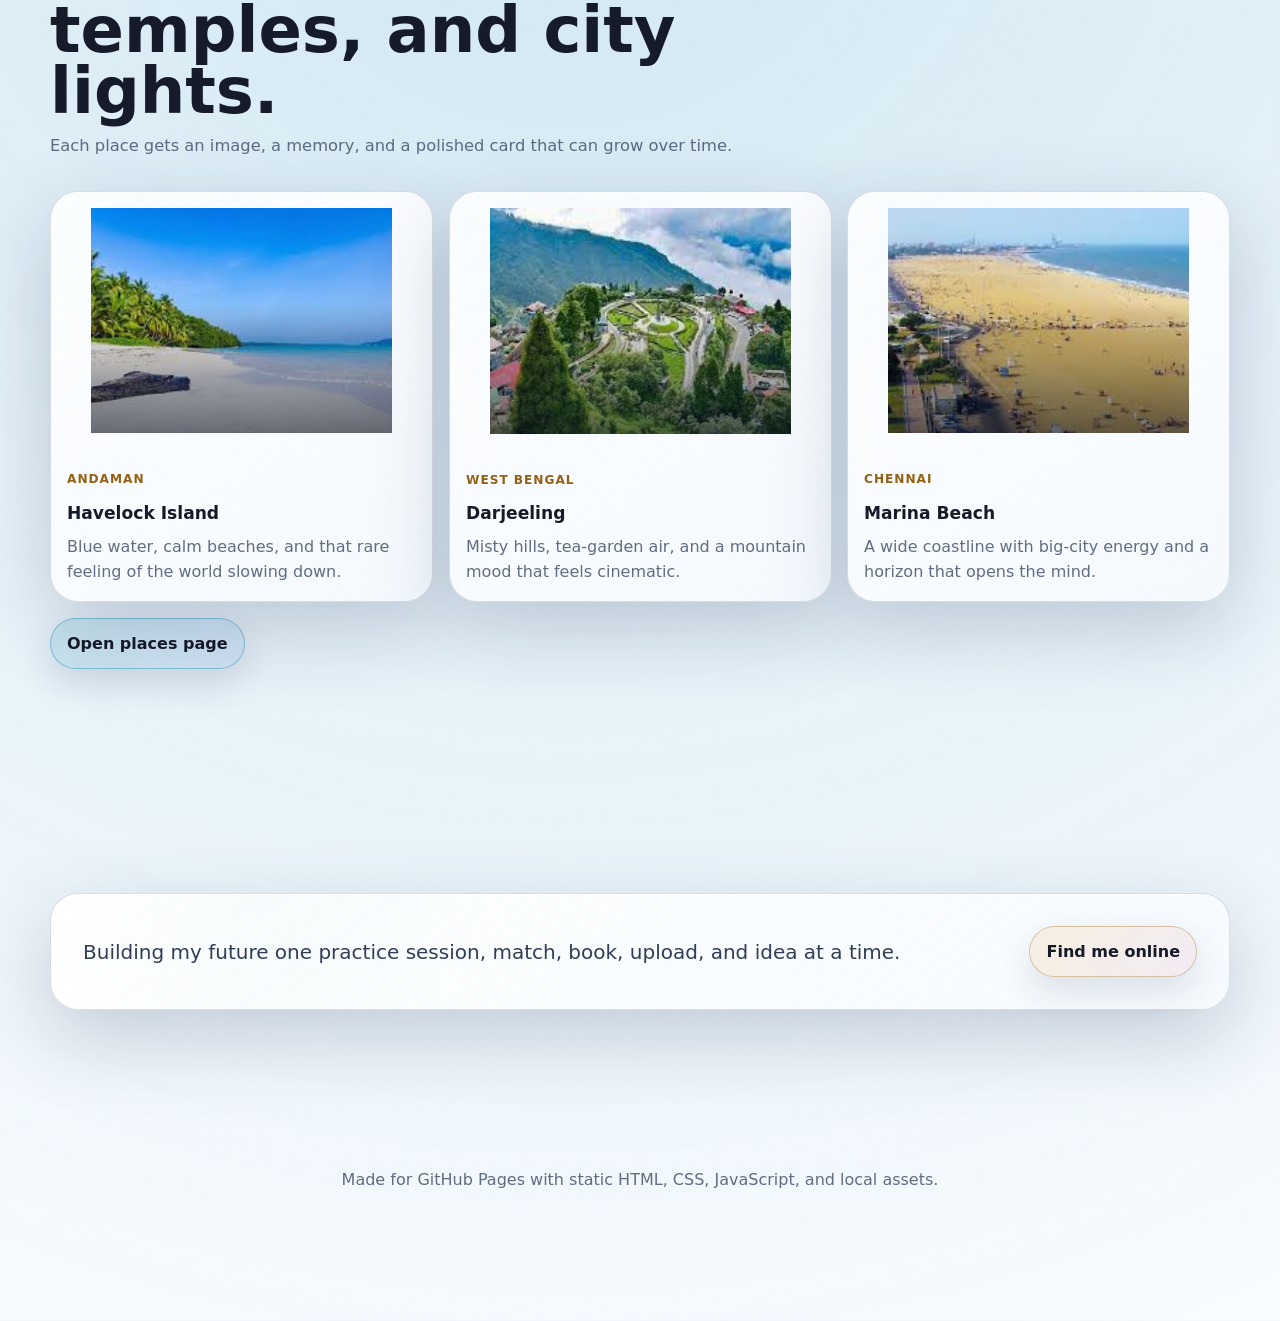
==== commit f118de1b: "Add files via upload" ====
--- a/index.html
+++ b/index.html
@@ -10,6 +10,7 @@
     <link rel="icon" href="./assets/images/at-favicon-zoomed.png">
     <link rel="preload" href="./assets/images/profile-family-hero.jpg" as="image">
     <link rel="stylesheet" href="./assets/css/styles.css">
+    <link rel="stylesheet" href="./assets/css/advanced-experience.css">
   </head>
   <body>
     <canvas id="starfield" aria-hidden="true"></canvas>
@@ -385,5 +386,6 @@
     </section>
 
     <script src="./assets/js/main.js"></script>
+    <script src="./assets/js/advanced-experience.js"></script>
   </body>
 </html>
--- a/assets/css/styles.css
+++ b/assets/css/styles.css
@@ -2376,6 +2376,37 @@
   transition: opacity 720ms ease, transform 820ms cubic-bezier(0.22, 1, 0.36, 1), filter 720ms ease;
 }
 
+/* === WORLD-CLASS ENHANCEMENTS === */
+.hero-visual {
+  transition: transform 0.4s cubic-bezier(0.23, 1, 0.32, 1);
+}
+
+.hero-visual:hover {
+  transform: scale(1.015);
+}
+
+.glass-card,
+.feature-card,
+.book-card,
+.place-card,
+.video-card {
+  transition: all 0.4s cubic-bezier(0.23, 1, 0.32, 1);
+}
+
+.glass-card:hover,
+.feature-card:hover,
+.video-card:hover {
+  transform: translateY(-12px) scale(1.02);
+  box-shadow: 0 40px 90px rgba(0, 0, 0, 0.45);
+}
+
+/* Enhanced PWA feel */
+@media (display-mode: standalone) {
+  body {
+    padding-top: env(safe-area-inset-top);
+  }
+}
+
 @media (prefers-reduced-motion: reduce) {
   *,
   *::before,
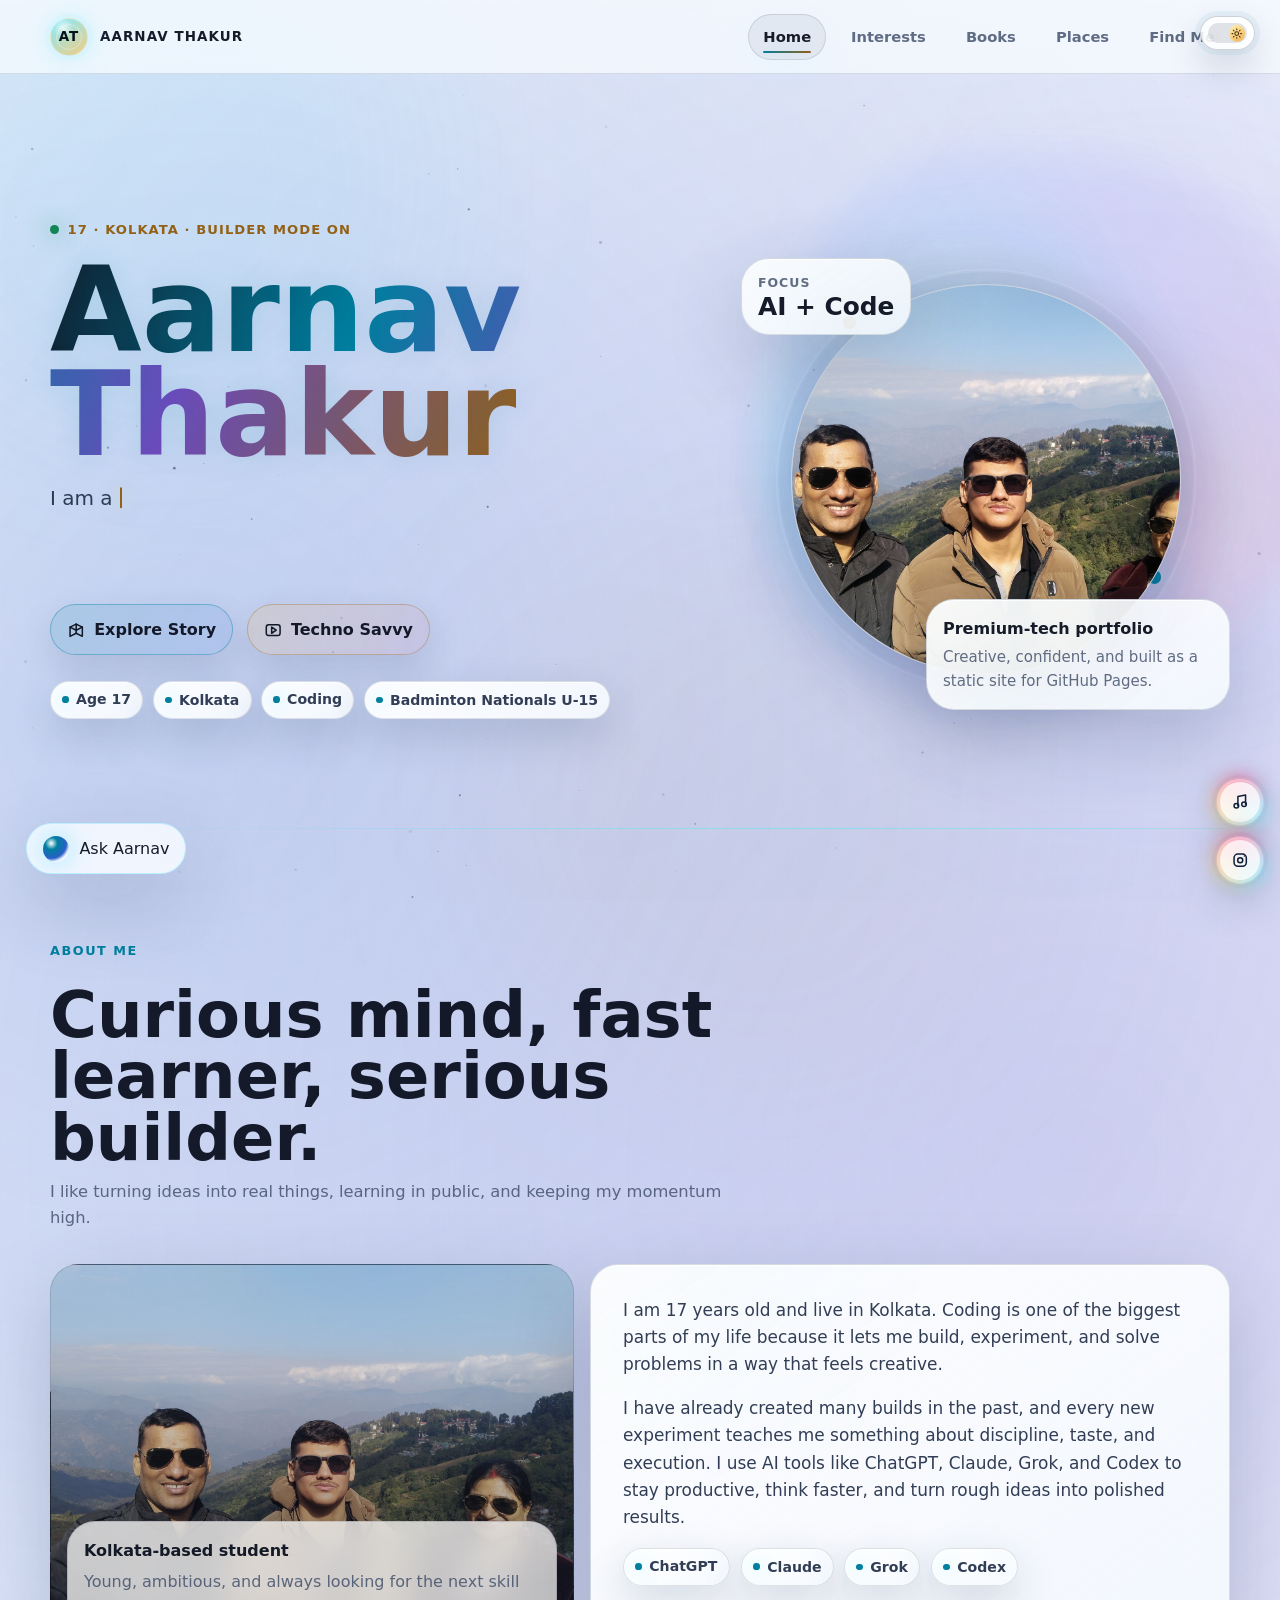
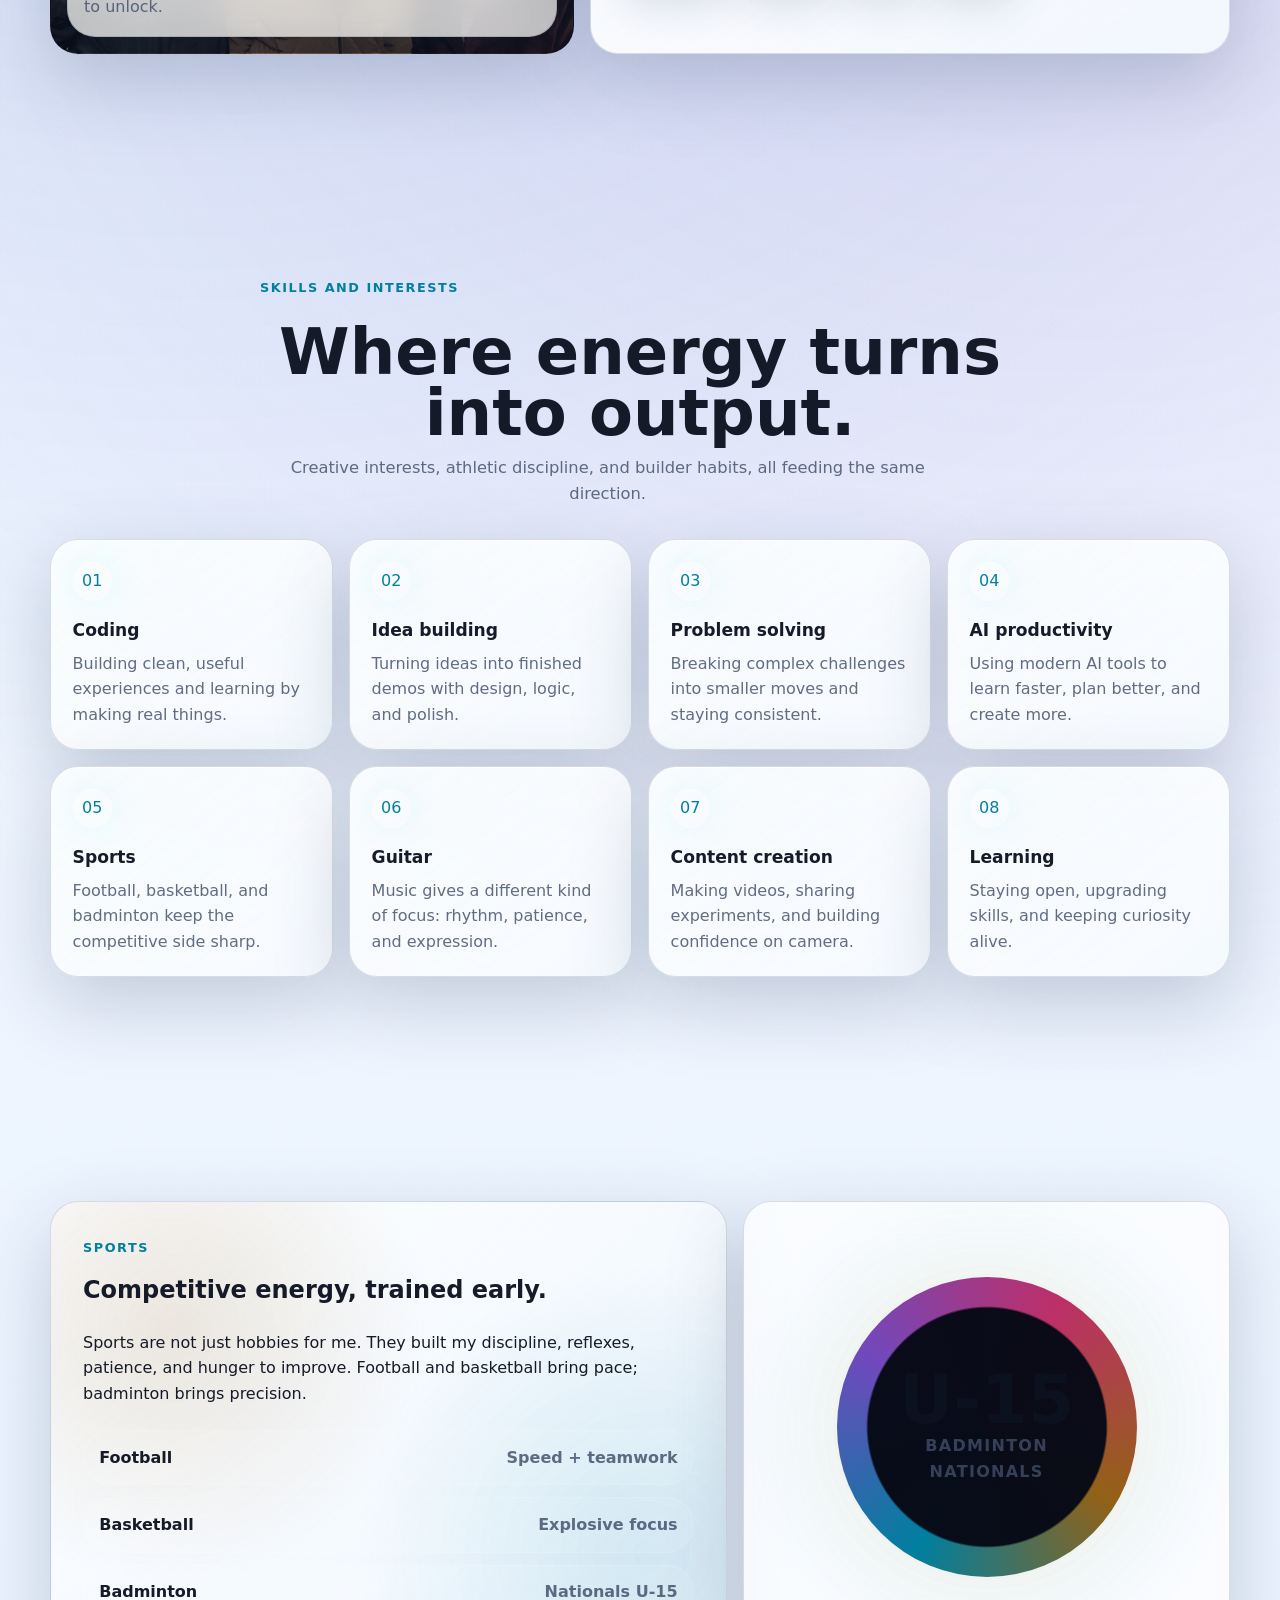
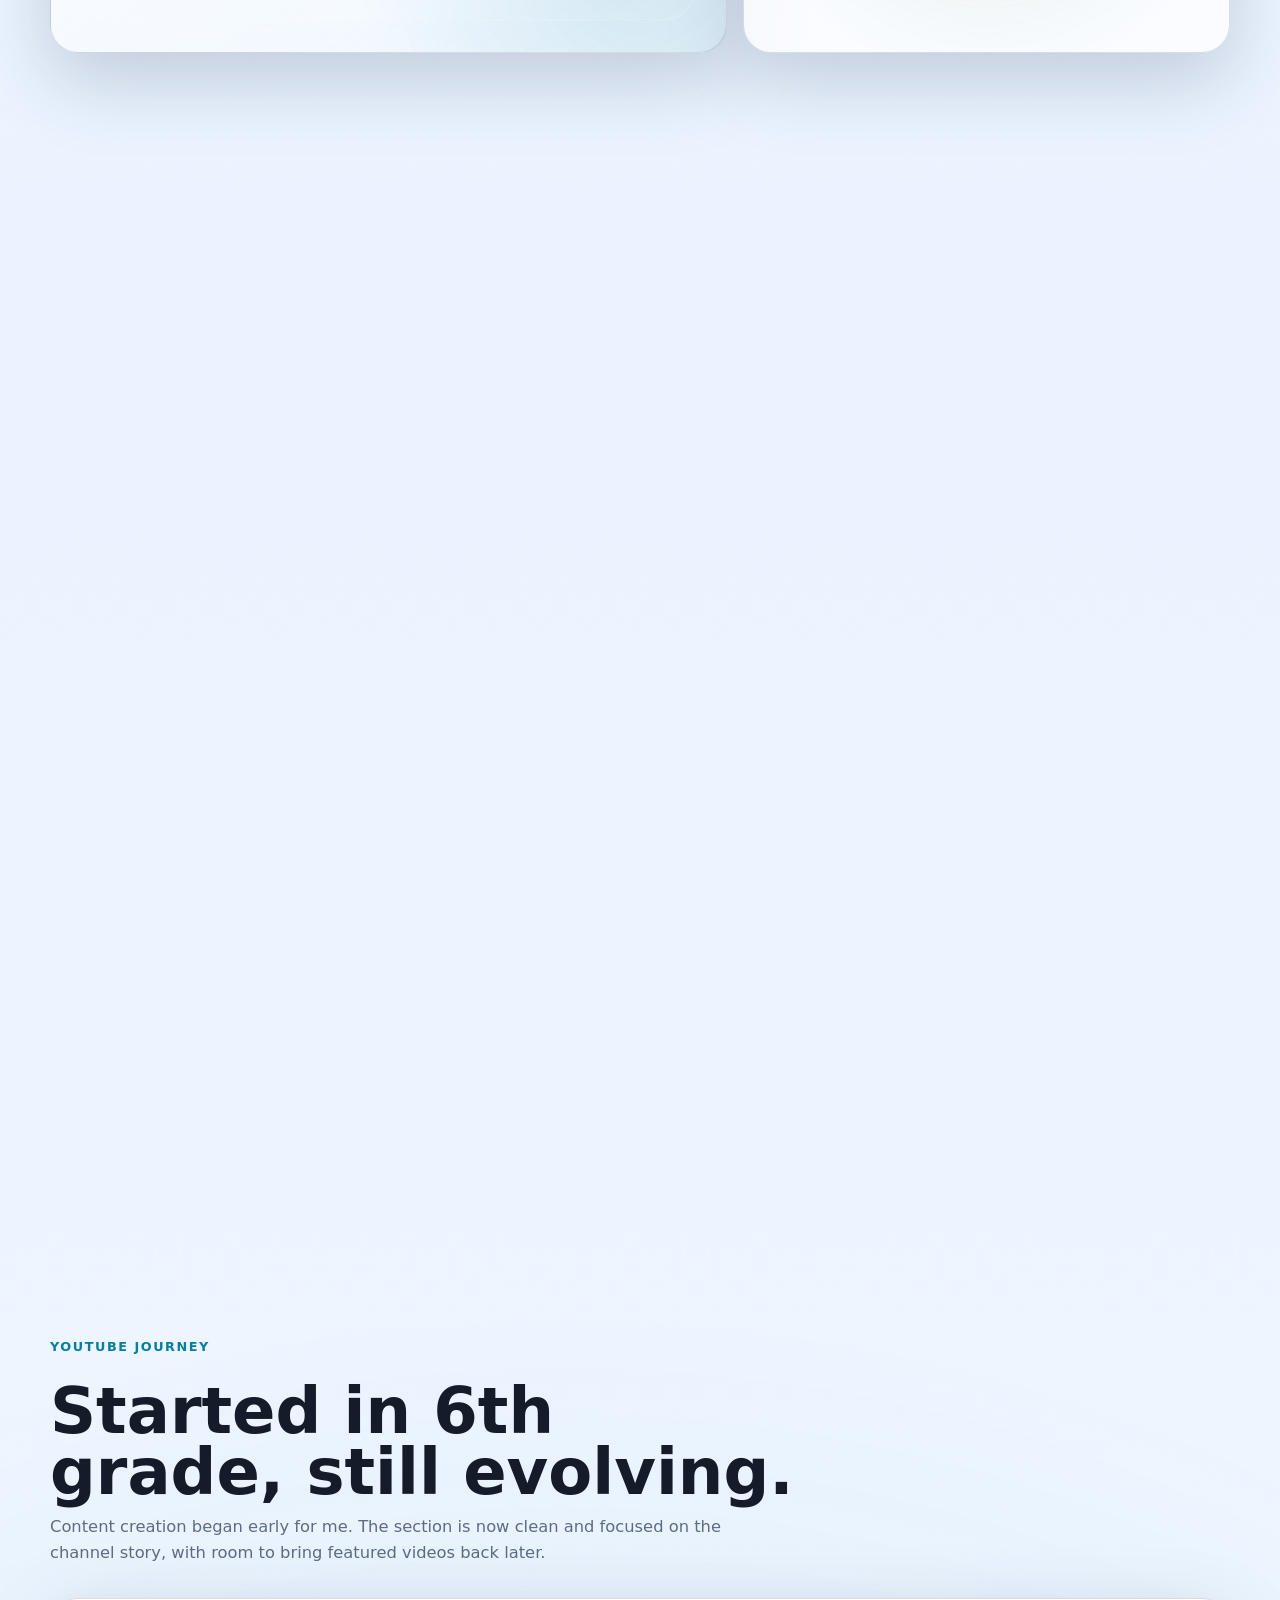
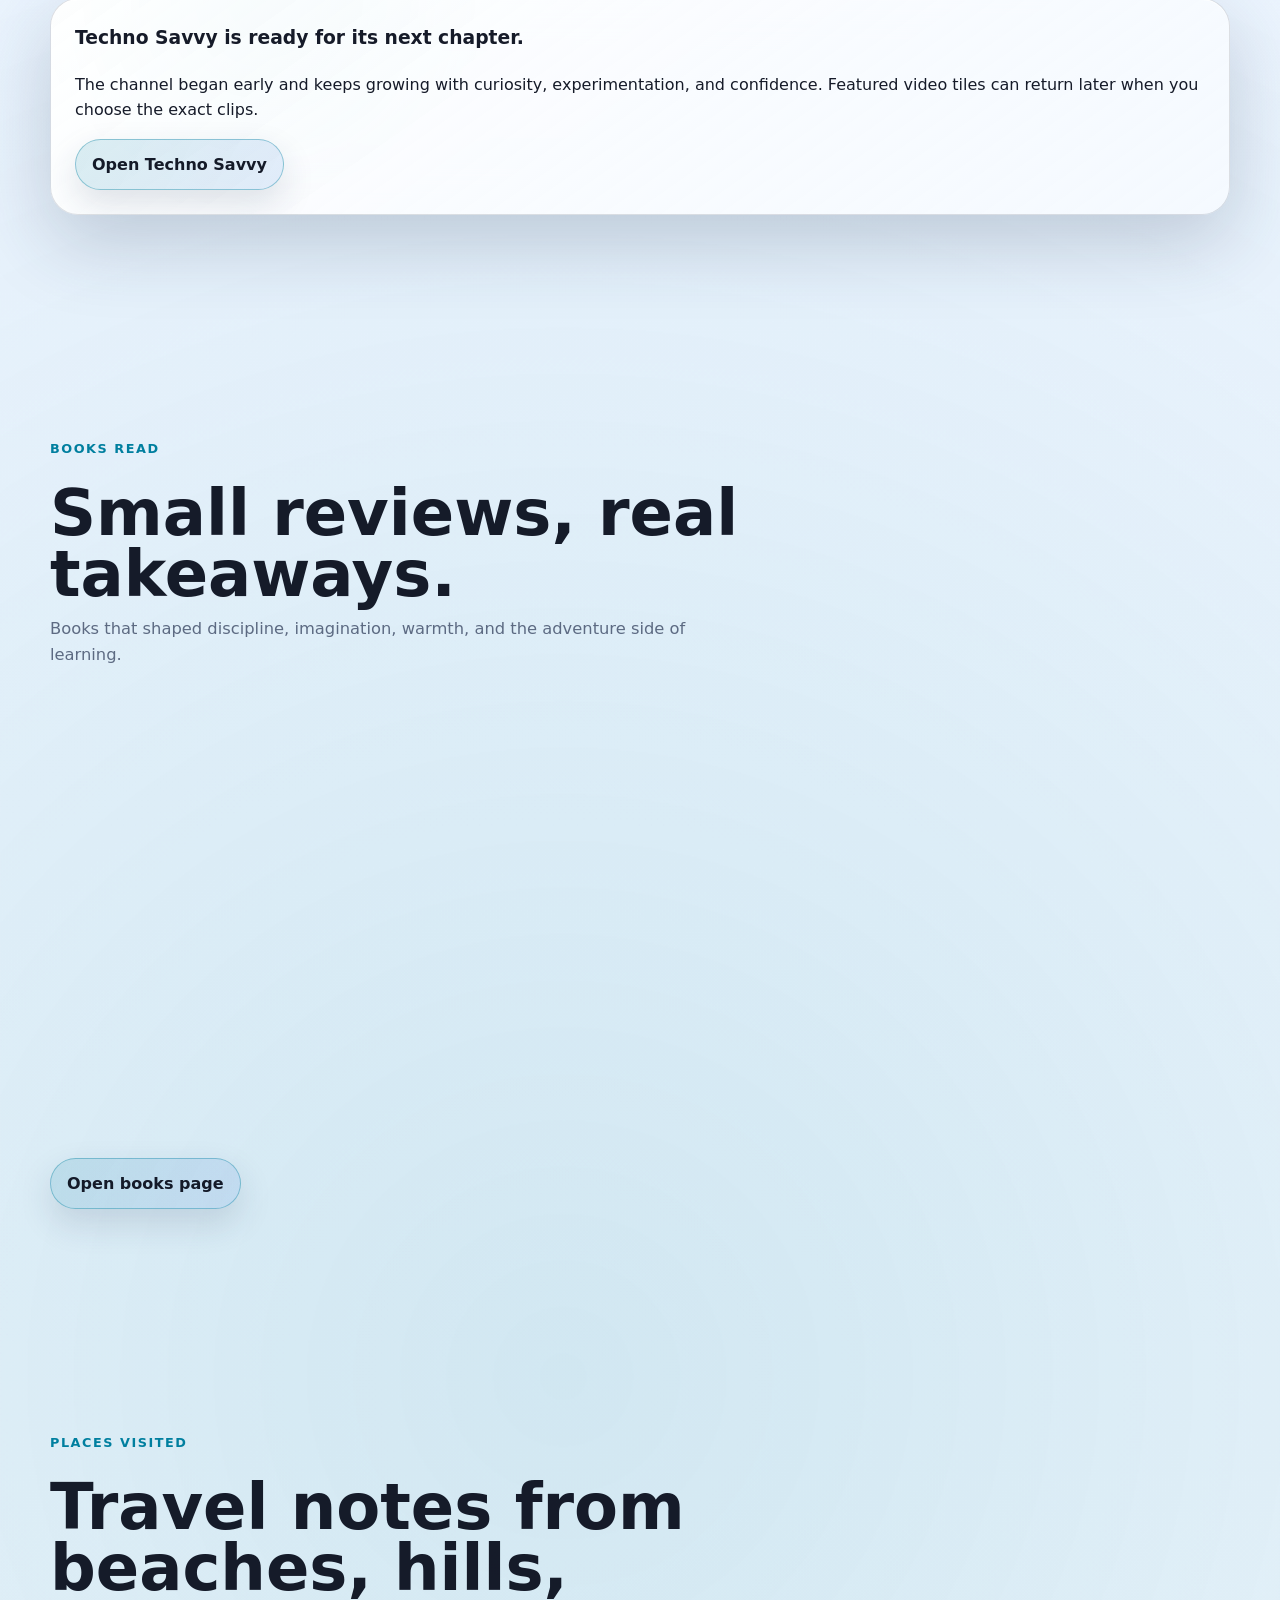
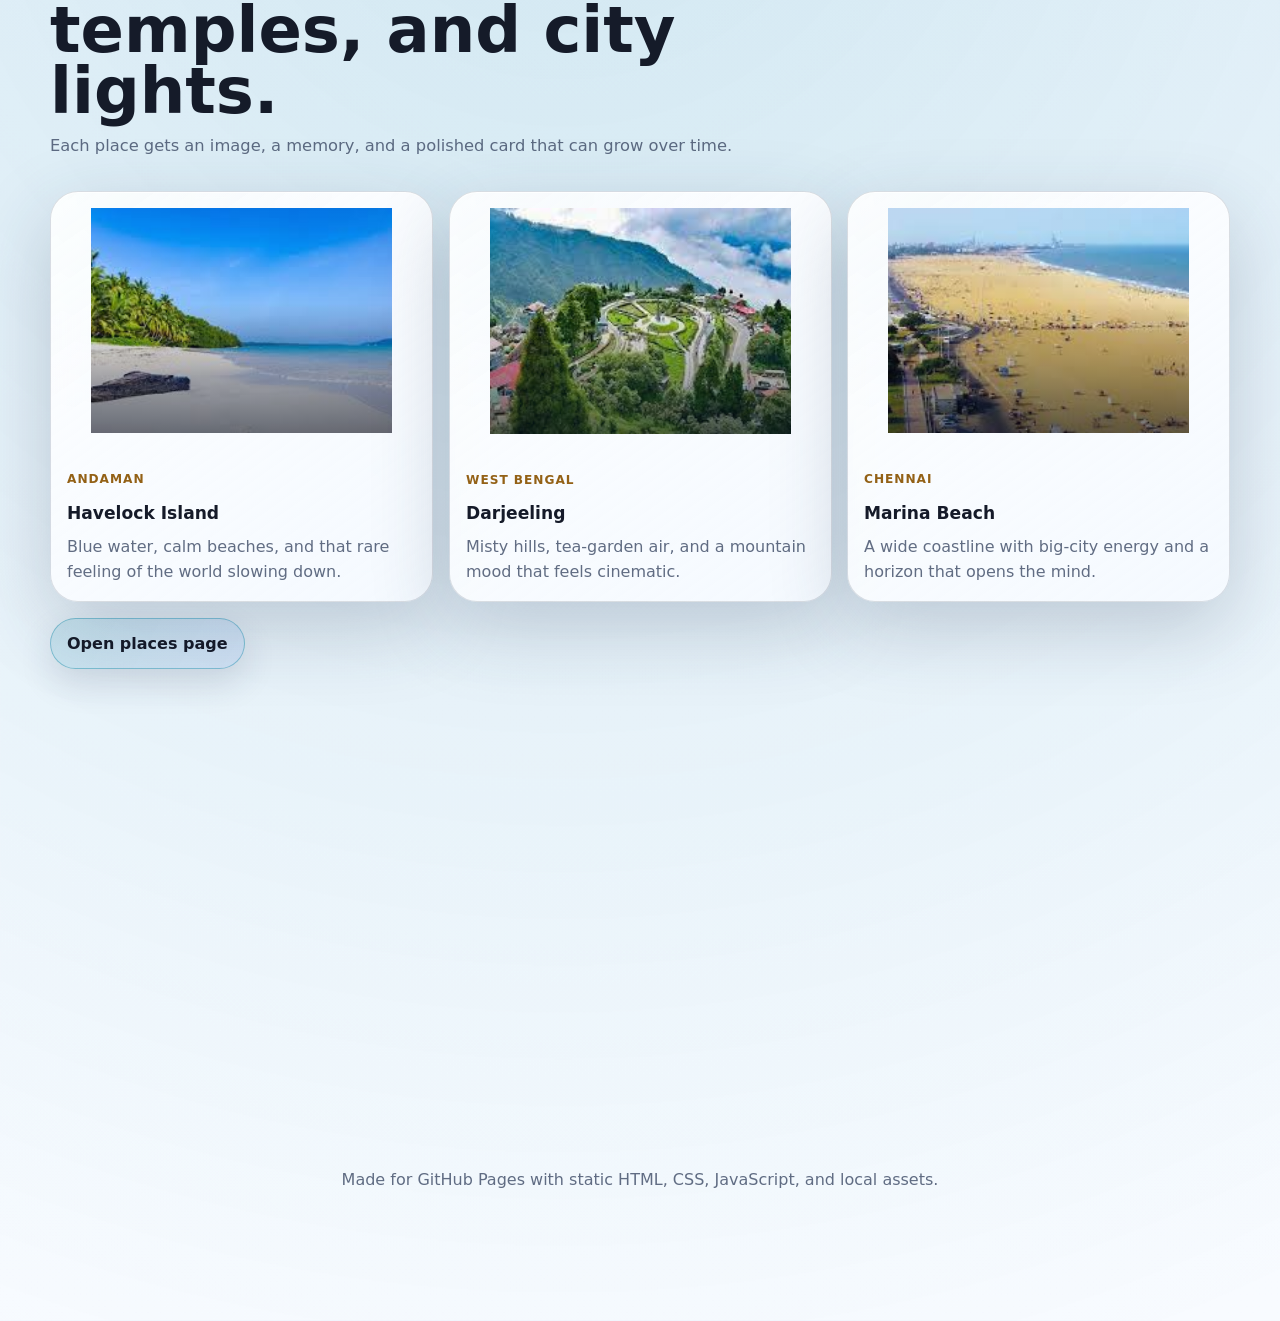
==== commit 9068496d: "Add files via upload" ====
--- a/index.html
+++ b/index.html
@@ -4,13 +4,39 @@
     <meta charset="utf-8">
     <meta name="viewport" content="width=device-width, initial-scale=1">
     <meta name="description" content="A futuristic personal portfolio for Aarnav Thakur, a 17-year-old student from Kolkata.">
+    <meta property="og:type" content="website">
+    <meta property="og:title" content="Aarnav Thakur | Personal Portfolio">
+    <meta property="og:description" content="A futuristic personal portfolio for Aarnav Thakur, a 17-year-old student from Kolkata.">
+    <meta property="og:url" content="https://aarnav2506.github.io/Blog/">
+    <meta property="og:image" content="https://aarnav2506.github.io/Blog/assets/images/at-favicon-zoomed.png">
+    <meta property="og:image:alt" content="AT logo for Aarnav Thakur">
+    <meta name="twitter:card" content="summary">
+    <meta name="twitter:title" content="Aarnav Thakur | Personal Portfolio">
+    <meta name="twitter:description" content="A futuristic personal portfolio for Aarnav Thakur, a 17-year-old student from Kolkata.">
+    <meta name="twitter:image" content="https://aarnav2506.github.io/Blog/assets/images/at-favicon-zoomed.png">
     <title>Aarnav Thakur | Personal Portfolio</title>
     <link rel="manifest" href="./manifest.json">
     <meta name="theme-color" content="#050814">
-    <link rel="icon" href="./assets/images/at-favicon-zoomed.png">
+    <link rel="icon" type="image/png" sizes="512x512" href="https://aarnav2506.github.io/Blog/assets/images/at-favicon-zoomed.png">
+    <link rel="apple-touch-icon" href="https://aarnav2506.github.io/Blog/assets/images/at-favicon-zoomed.png">
     <link rel="preload" href="./assets/images/profile-family-hero.jpg" as="image">
     <link rel="stylesheet" href="./assets/css/styles.css">
     <link rel="stylesheet" href="./assets/css/advanced-experience.css">
+    <script type="application/ld+json">
+      {
+        "@context": "https://schema.org",
+        "@type": "WebSite",
+        "name": "Aarnav Thakur | Personal Portfolio",
+        "url": "https://aarnav2506.github.io/Blog/",
+        "image": "https://aarnav2506.github.io/Blog/assets/images/at-favicon-zoomed.png",
+        "thumbnailUrl": "https://aarnav2506.github.io/Blog/assets/images/at-favicon-zoomed.png",
+        "publisher": {
+          "@type": "Person",
+          "name": "Aarnav Thakur",
+          "image": "https://aarnav2506.github.io/Blog/assets/images/at-favicon-zoomed.png"
+        }
+      }
+    </script>
   </head>
   <body>
     <canvas id="starfield" aria-hidden="true"></canvas>
--- a/assets/css/advanced-experience.css
+++ b/assets/css/advanced-experience.css
@@ -0,0 +1,515 @@
+:root {
+  --audio-energy: 0;
+  --audio-bass: 0;
+  --audio-primary-rgb: 70, 232, 255;
+  --audio-secondary-rgb: 109, 166, 255;
+  --audio-accent-rgb: 239, 201, 120;
+  --audio-saturate: 1;
+  --audio-glow-size: 12px;
+  --audio-glow-alpha: 0.035;
+  --audio-cyan-alpha: 0.025;
+  --audio-pink-alpha: 0.018;
+  --audio-gold-alpha: 0.018;
+  --audio-aurora-opacity: 0.2;
+  --audio-ambient-brightness: 1;
+  --audio-string-opacity: 0.34;
+  --audio-string-speed: 240ms;
+}
+
+.gpu-ambient {
+  position: fixed;
+  inset: 0;
+  z-index: -2;
+  width: 100%;
+  height: 100%;
+  pointer-events: none;
+  opacity: calc(0.34 + var(--audio-energy) * 0.16);
+  filter: saturate(var(--audio-saturate)) brightness(var(--audio-ambient-brightness));
+}
+
+body::after {
+  content: "";
+  position: fixed;
+  inset: 0;
+  z-index: -1;
+  pointer-events: none;
+  background:
+    radial-gradient(circle at calc(18% + var(--audio-bass) * 8%) 28%, rgba(var(--audio-primary-rgb), var(--audio-cyan-alpha)), transparent 32%),
+    radial-gradient(circle at 82% calc(66% - var(--audio-energy) * 6%), rgba(var(--audio-secondary-rgb), var(--audio-pink-alpha)), transparent 36%),
+    radial-gradient(circle at 48% 84%, rgba(var(--audio-accent-rgb), var(--audio-gold-alpha)), transparent 34%);
+  filter: saturate(var(--audio-saturate)) brightness(var(--audio-ambient-brightness));
+  transition: background 120ms linear, filter 120ms linear;
+}
+
+body.audio-reactive #starfield {
+  filter:
+    drop-shadow(0 0 calc(3px + var(--audio-bass) * 12px) rgba(var(--audio-primary-rgb), var(--audio-glow-alpha)))
+    saturate(var(--audio-saturate));
+}
+
+body.audio-reactive .texture-noise {
+  opacity: calc(0.16 + var(--audio-energy) * 0.08);
+  background-size:
+    calc(160% + var(--audio-energy) * 16%) calc(160% + var(--audio-energy) * 16%),
+    calc(42px - var(--audio-bass) * 3px) calc(42px - var(--audio-bass) * 3px);
+}
+
+body.audio-reactive .aurora {
+  opacity: var(--audio-aurora-opacity);
+  filter: blur(calc(76px - var(--audio-bass) * 8px)) saturate(calc(1.02 + var(--audio-energy) * 0.35));
+}
+
+body.audio-reactive .aurora-one {
+  background: rgba(var(--audio-primary-rgb), var(--audio-cyan-alpha));
+}
+
+body.audio-reactive .aurora-two {
+  background: rgba(var(--audio-secondary-rgb), var(--audio-pink-alpha));
+}
+
+body.audio-reactive .aurora-three {
+  background: rgba(var(--audio-accent-rgb), var(--audio-gold-alpha));
+}
+
+#guitar.audio-reactive-section .channel-card,
+#guitar.audio-reactive-section .video-card,
+body.audio-reactive #guitar .channel-card,
+body.audio-reactive #guitar .video-card {
+  filter: saturate(var(--audio-saturate));
+  box-shadow:
+    0 24px 70px rgba(0, 0, 0, 0.3),
+    0 0 var(--audio-glow-size) rgba(123, 232, 255, var(--audio-glow-alpha));
+}
+
+.ai-guide-toggle {
+  position: fixed;
+  left: clamp(1rem, 2vw, 1.6rem);
+  bottom: clamp(1rem, 2vw, 1.6rem);
+  z-index: 45;
+  display: inline-flex;
+  align-items: center;
+  gap: 0.65rem;
+  min-height: 3.2rem;
+  padding: 0.7rem 1rem;
+  border: 1px solid rgba(123, 232, 255, 0.42);
+  border-radius: 999px;
+  background: rgba(8, 12, 29, 0.82);
+  color: var(--text);
+  box-shadow: 0 16px 48px rgba(0, 0, 0, 0.34), 0 0 28px rgba(123, 232, 255, 0.13);
+  backdrop-filter: blur(20px);
+  cursor: pointer;
+  transition: transform 220ms ease, border-color 220ms ease, box-shadow 220ms ease;
+}
+
+.ai-guide-toggle:hover {
+  transform: translateY(-4px);
+  border-color: rgba(123, 232, 255, 0.8);
+  box-shadow: 0 20px 60px rgba(0, 0, 0, 0.4), 0 0 36px rgba(123, 232, 255, 0.2);
+}
+
+.ai-guide-toggle__orb {
+  width: 1.65rem;
+  aspect-ratio: 1;
+  border-radius: 50%;
+  background: radial-gradient(circle at 32% 28%, #fff, var(--cyan) 24%, var(--blue) 58%, transparent 72%);
+  box-shadow: 0 0 22px rgba(123, 232, 255, 0.72);
+  animation: ai-orb-breathe 3.2s ease-in-out infinite;
+}
+
+@keyframes ai-orb-breathe {
+  50% { transform: scale(1.12); filter: hue-rotate(18deg); }
+}
+
+.ai-guide {
+  position: fixed;
+  left: clamp(1rem, 2vw, 1.6rem);
+  bottom: clamp(5.1rem, 8vw, 5.7rem);
+  z-index: 44;
+  display: grid;
+  grid-template-rows: auto minmax(12rem, 1fr) auto;
+  width: min(390px, calc(100vw - 2rem));
+  max-height: min(650px, calc(100vh - 7rem));
+  overflow: hidden;
+  border: 1px solid rgba(123, 232, 255, 0.24);
+  border-radius: 26px;
+  background: linear-gradient(145deg, rgba(12, 17, 39, 0.96), rgba(6, 9, 23, 0.92));
+  color: var(--text);
+  box-shadow: 0 34px 100px rgba(0, 0, 0, 0.55), 0 0 60px rgba(109, 166, 255, 0.1);
+  backdrop-filter: blur(28px);
+  opacity: 0;
+  transform: translateY(18px) scale(0.96);
+  pointer-events: none;
+  transition: opacity 240ms ease, transform 320ms cubic-bezier(0.22, 1, 0.36, 1);
+}
+
+.ai-guide.is-open {
+  opacity: 1;
+  transform: translateY(0) scale(1);
+  pointer-events: auto;
+}
+
+.ai-guide__header {
+  display: flex;
+  align-items: center;
+  justify-content: space-between;
+  gap: 1rem;
+  padding: 1rem 1.05rem;
+  border-bottom: 1px solid var(--line);
+}
+
+.ai-guide__identity {
+  display: grid;
+  gap: 0.05rem;
+}
+
+.ai-guide__identity strong { font-size: 0.98rem; }
+.ai-guide__identity span { color: var(--muted); font-size: 0.76rem; }
+
+.ai-guide__actions {
+  display: flex;
+  gap: 0.35rem;
+}
+
+.ai-guide__icon {
+  display: grid;
+  width: 2.35rem;
+  aspect-ratio: 1;
+  place-items: center;
+  border: 1px solid var(--line);
+  border-radius: 50%;
+  background: rgba(255, 255, 255, 0.055);
+  color: var(--text);
+  cursor: pointer;
+}
+
+.ai-guide__icon svg {
+  width: 1.05rem;
+  fill: none;
+  stroke: currentColor;
+  stroke-linecap: round;
+  stroke-linejoin: round;
+  stroke-width: 1.8;
+}
+
+.ai-guide__icon.is-active {
+  border-color: var(--cyan);
+  color: var(--cyan);
+  box-shadow: 0 0 20px rgba(123, 232, 255, 0.2);
+}
+
+.ai-guide__messages {
+  display: flex;
+  flex-direction: column;
+  gap: 0.72rem;
+  overflow-y: auto;
+  padding: 1rem;
+  overscroll-behavior: contain;
+}
+
+.ai-message {
+  max-width: 88%;
+  padding: 0.72rem 0.85rem;
+  border: 1px solid var(--line);
+  border-radius: 17px 17px 17px 5px;
+  background: rgba(255, 255, 255, 0.06);
+  color: var(--soft);
+  font-size: 0.89rem;
+  line-height: 1.5;
+}
+
+.ai-message--user {
+  align-self: flex-end;
+  border-color: rgba(123, 232, 255, 0.24);
+  border-radius: 17px 17px 5px 17px;
+  background: linear-gradient(135deg, rgba(70, 232, 255, 0.14), rgba(109, 166, 255, 0.12));
+}
+
+.ai-guide__suggestions {
+  display: flex;
+  flex-wrap: wrap;
+  gap: 0.42rem;
+  padding: 0 1rem 0.75rem;
+}
+
+.ai-suggestion {
+  padding: 0.42rem 0.65rem;
+  border: 1px solid rgba(123, 232, 255, 0.2);
+  border-radius: 999px;
+  background: transparent;
+  color: var(--muted);
+  font-size: 0.74rem;
+  cursor: pointer;
+}
+
+.ai-guide__form {
+  display: grid;
+  grid-template-columns: 1fr auto auto;
+  gap: 0.5rem;
+  padding: 0.85rem;
+  border-top: 1px solid var(--line);
+}
+
+.ai-guide__input {
+  min-width: 0;
+  padding: 0.72rem 0.82rem;
+  border: 1px solid var(--line);
+  border-radius: 14px;
+  outline: none;
+  background: rgba(255, 255, 255, 0.055);
+  color: var(--text);
+}
+
+.ai-guide__input:focus { border-color: rgba(123, 232, 255, 0.55); }
+
+.ai-guide__submit {
+  padding: 0.65rem 0.85rem;
+  border: 0;
+  border-radius: 13px;
+  background: linear-gradient(135deg, var(--cyan), var(--blue));
+  color: #06101b;
+  font-weight: 800;
+  cursor: pointer;
+}
+
+.ai-guide__status {
+  grid-column: 1 / -1;
+  min-height: 1rem;
+  margin: 0;
+  color: var(--muted);
+  font-size: 0.7rem;
+}
+
+.travel-globe-section {
+  position: relative;
+  display: grid;
+  grid-template-columns: minmax(0, 1.12fr) minmax(17rem, 0.88fr);
+  gap: clamp(1.2rem, 4vw, 3.4rem);
+  align-items: center;
+  margin-top: clamp(2rem, 5vw, 4rem);
+  padding: clamp(1.2rem, 4vw, 2.4rem);
+  overflow: hidden;
+  border: 1px solid var(--line);
+  border-radius: 34px;
+  background: linear-gradient(140deg, rgba(123, 232, 255, 0.07), rgba(179, 139, 255, 0.05)), rgba(5, 8, 20, 0.55);
+  box-shadow: var(--shadow);
+  backdrop-filter: blur(24px);
+}
+
+.travel-globe-section::before {
+  content: "";
+  position: absolute;
+  inset: auto auto -30% -12%;
+  width: 60%;
+  aspect-ratio: 1;
+  border-radius: 50%;
+  background: rgba(70, 232, 255, 0.13);
+  filter: blur(72px);
+}
+
+.travel-globe-wrap {
+  position: relative;
+  z-index: 1;
+  display: grid;
+  place-items: center;
+  min-height: min(70vw, 570px);
+}
+
+.travel-globe {
+  width: min(100%, 570px);
+  aspect-ratio: 1;
+  touch-action: none;
+  cursor: grab;
+  filter: drop-shadow(0 30px 60px rgba(0, 0, 0, 0.38));
+}
+
+.travel-globe:active { cursor: grabbing; }
+
+.travel-globe-copy {
+  position: relative;
+  z-index: 1;
+}
+
+.travel-globe-copy h2 {
+  margin: 0.4rem 0 0.7rem;
+  font-size: clamp(2rem, 4vw, 3.8rem);
+  line-height: 1;
+}
+
+.travel-globe-copy p { color: var(--muted); }
+
+.globe-location {
+  min-height: 7.5rem;
+  margin-top: 1.2rem;
+  padding: 1rem;
+  border: 1px solid rgba(123, 232, 255, 0.2);
+  border-radius: 18px;
+  background: rgba(255, 255, 255, 0.05);
+}
+
+.globe-location strong { display: block; margin-bottom: 0.25rem; }
+.globe-location span { color: var(--cyan); font-size: 0.78rem; font-weight: 800; letter-spacing: 0.08em; text-transform: uppercase; }
+.globe-location p { margin: 0.45rem 0 0; font-size: 0.9rem; }
+
+.globe-legend {
+  display: flex;
+  align-items: center;
+  gap: 0.5rem;
+  color: var(--muted);
+  font-size: 0.78rem;
+}
+
+.globe-legend::before {
+  content: "";
+  width: 0.7rem;
+  aspect-ratio: 1;
+  border-radius: 50%;
+  background: var(--gold);
+  box-shadow: 0 0 16px rgba(239, 201, 120, 0.8);
+}
+
+.reactive-guitar-stage {
+  position: relative;
+  display: grid;
+  grid-template-columns: minmax(0, 1.2fr) minmax(16rem, 0.8fr);
+  gap: clamp(1rem, 4vw, 3rem);
+  align-items: center;
+  min-height: 27rem;
+  margin-bottom: clamp(1rem, 3vw, 2rem);
+  padding: clamp(1.2rem, 4vw, 2.4rem);
+  overflow: hidden;
+  border: 1px solid var(--line);
+  border-radius: 34px;
+  background:
+    radial-gradient(circle at 28% 46%, rgba(239, 201, 120, 0.12), transparent 33%),
+    linear-gradient(145deg, rgba(123, 232, 255, 0.07), rgba(7, 10, 25, 0.64));
+  box-shadow: var(--shadow);
+  backdrop-filter: blur(24px);
+}
+
+.reactive-guitar-stage::before {
+  content: "";
+  position: absolute;
+  left: 12%;
+  bottom: 7%;
+  width: 42%;
+  height: 11%;
+  border-radius: 50%;
+  background: rgba(0, 0, 0, 0.48);
+  filter: blur(22px);
+  transform: perspective(500px) rotateX(64deg);
+}
+
+.reactive-guitar-scene {
+  position: relative;
+  z-index: 1;
+  display: grid;
+  min-height: 24rem;
+  place-items: center;
+  perspective: 1200px;
+}
+
+.reactive-guitar-model {
+  width: min(100%, 275px);
+  filter:
+    drop-shadow(0 34px 30px rgba(0, 0, 0, 0.46))
+    drop-shadow(0 0 var(--audio-glow-size) rgba(239, 201, 120, var(--audio-glow-alpha)));
+  transform: rotateX(var(--guitar-rx, 3deg)) rotateY(var(--guitar-ry, -12deg)) translateZ(0);
+  transform-style: preserve-3d;
+  transition: transform 180ms ease-out, filter 120ms linear;
+  will-change: transform, filter;
+}
+
+.reactive-guitar-model svg {
+  display: block;
+  width: 100%;
+  height: auto;
+  overflow: visible;
+}
+
+.reactive-guitar-strings {
+  opacity: var(--audio-string-opacity);
+}
+
+body.audio-reactive .reactive-guitar-string {
+  transform-box: fill-box;
+  transform-origin: center;
+  animation: guitar-string-vibration var(--audio-string-speed) ease-in-out infinite alternate;
+}
+
+body.audio-reactive .reactive-guitar-string:nth-child(even) {
+  animation-direction: alternate-reverse;
+}
+
+@keyframes guitar-string-vibration {
+  from { transform: translateX(-1.6px) skewX(-0.35deg); }
+  to { transform: translateX(1.6px) skewX(0.35deg); }
+}
+
+.reactive-guitar-copy {
+  position: relative;
+  z-index: 1;
+}
+
+.reactive-guitar-copy h3 {
+  margin: 0.45rem 0 0.75rem;
+  font-size: clamp(2rem, 4vw, 3.6rem);
+  line-height: 1;
+}
+
+.reactive-guitar-copy p { color: var(--muted); }
+
+.reactive-guitar-meter {
+  display: grid;
+  grid-template-columns: repeat(12, 1fr);
+  gap: 0.3rem;
+  height: 3.6rem;
+  margin-top: 1.2rem;
+  align-items: end;
+}
+
+.reactive-guitar-meter span {
+  height: var(--meter-height, 18%);
+  min-height: 0.45rem;
+  border-radius: 999px;
+  background: linear-gradient(180deg, var(--gold), var(--cyan));
+  box-shadow: 0 0 14px rgba(123, 232, 255, 0.2);
+  transform-origin: bottom;
+  transition: height 100ms linear, opacity 160ms ease;
+  opacity: calc(0.35 + var(--audio-string-opacity));
+}
+
+.reactive-guitar-note {
+  margin-top: 0.8rem;
+  color: var(--muted);
+  font-size: 0.78rem;
+}
+
+html[data-theme="light"] .ai-guide,
+html[data-theme="light"] .ai-guide-toggle,
+html[data-theme="light"] .travel-globe-section,
+html[data-theme="light"] .reactive-guitar-stage {
+  background: rgba(244, 249, 255, 0.9);
+  box-shadow: 0 28px 80px rgba(36, 53, 88, 0.22);
+}
+
+html[data-theme="light"] .ai-message,
+html[data-theme="light"] .ai-guide__input,
+html[data-theme="light"] .globe-location {
+  background: rgba(22, 58, 105, 0.055);
+}
+
+@media (max-width: 780px) {
+  .ai-guide-toggle span:last-child { display: none; }
+  .ai-guide-toggle { width: 3.2rem; padding: 0; justify-content: center; }
+  .ai-guide { bottom: 4.9rem; }
+  .travel-globe-section { grid-template-columns: 1fr; }
+  .travel-globe-wrap { min-height: min(88vw, 480px); }
+  .reactive-guitar-stage { grid-template-columns: 1fr; }
+  .reactive-guitar-scene { min-height: 23rem; }
+}
+
+@media (prefers-reduced-motion: reduce) {
+  .gpu-ambient { display: none; }
+  .ai-guide-toggle__orb { animation: none; }
+  .reactive-guitar-string { animation: none !important; }
+}
